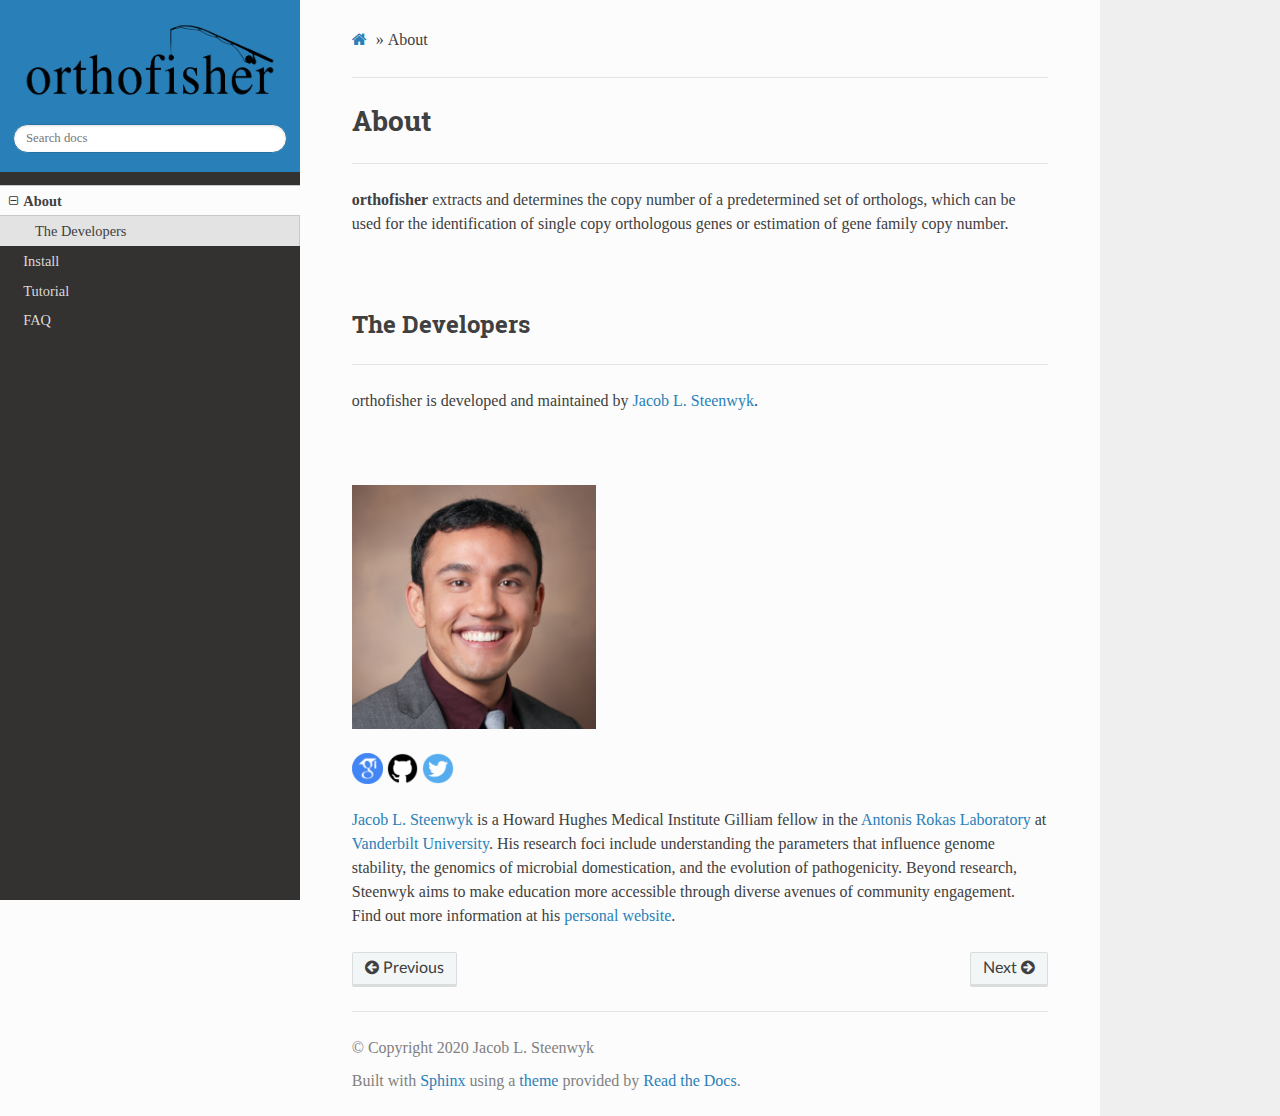
==== about/index.html @ f45aa462 "Deploying to gh-pages from  @ d93fbbb939fe1edfd6e19ea415047fd6046c6efc 🚀" ====
<!DOCTYPE html>
<html class="writer-html5" lang="en" >
<head>
  <meta charset="utf-8">
  
  <meta name="viewport" content="width=device-width, initial-scale=1.0">
  
  <title>About &mdash; orthofisher  documentation</title>
  

  
  <link rel="stylesheet" href="../_static/css/theme.css" type="text/css" />
  <link rel="stylesheet" href="../_static/pygments.css" type="text/css" />
  <link rel="stylesheet" href="../_static/custom.css" type="text/css" />

  
  
    <link rel="shortcut icon" href="../_static/flavicon.png"/>
  
  
  

  
  <!--[if lt IE 9]>
    <script src="../_static/js/html5shiv.min.js"></script>
  <![endif]-->
  
    
      <script type="text/javascript" id="documentation_options" data-url_root="../" src="../_static/documentation_options.js"></script>
        <script src="../_static/jquery.js"></script>
        <script src="../_static/underscore.js"></script>
        <script src="../_static/doctools.js"></script>
        <script src="../_static/language_data.js"></script>
    
    <script type="text/javascript" src="../_static/js/theme.js"></script>

    
    <link rel="index" title="Index" href="../genindex.html" />
    <link rel="search" title="Search" href="../search.html" />
    <link rel="next" title="Install" href="../install/index.html" />
    <link rel="prev" title="Introduction" href="../index.html" /> 
</head>

<body class="wy-body-for-nav">

   
  <div class="wy-grid-for-nav">
    
    <nav data-toggle="wy-nav-shift" class="wy-nav-side">
      <div class="wy-side-scroll">
        <div class="wy-side-nav-search" >
          

          
            <a href="../index.html">
          

          
            
            <img src="../_static/orthofisher.png" class="logo" alt="Logo"/>
          
          </a>

          
            
            
          

          
<div role="search">
  <form id="rtd-search-form" class="wy-form" action="../search.html" method="get">
    <input type="text" name="q" placeholder="Search docs" />
    <input type="hidden" name="check_keywords" value="yes" />
    <input type="hidden" name="area" value="default" />
  </form>
</div>

          
        </div>

        
        <div class="wy-menu wy-menu-vertical" data-spy="affix" role="navigation" aria-label="main navigation">
          
            
            
              
            
            
              <ul class="current">
<li class="toctree-l1 current"><a class="current reference internal" href="#">About</a><ul>
<li class="toctree-l2"><a class="reference internal" href="#the-developers">The Developers</a></li>
</ul>
</li>
<li class="toctree-l1"><a class="reference internal" href="../install/index.html">Install</a></li>
<li class="toctree-l1"><a class="reference internal" href="../tutorial/index.html">Tutorial</a></li>
<li class="toctree-l1"><a class="reference internal" href="../faq/index.html">FAQ</a></li>
</ul>

            
          
        </div>
        
      </div>
    </nav>

    <section data-toggle="wy-nav-shift" class="wy-nav-content-wrap">

      
      <nav class="wy-nav-top" aria-label="top navigation">
        
          <i data-toggle="wy-nav-top" class="fa fa-bars"></i>
          <a href="../index.html">orthofisher</a>
        
      </nav>


      <div class="wy-nav-content">
        
        <div class="rst-content">
        
          















<div role="navigation" aria-label="breadcrumbs navigation">

  <ul class="wy-breadcrumbs">
    
      <li><a href="../index.html" class="icon icon-home"></a> &raquo;</li>
        
      <li>About</li>
    
    
      <li class="wy-breadcrumbs-aside">
        
            
        
      </li>
    
  </ul>

  
  <hr/>
</div>
          <div role="main" class="document" itemscope="itemscope" itemtype="http://schema.org/Article">
           <div itemprop="articleBody">
            
  <div class="section" id="about">
<h1>About<a class="headerlink" href="#about" title="Permalink to this headline">¶</a></h1>
<hr class="docutils" />
<p><strong>orthofisher</strong> extracts and determines the copy number of a predetermined set of orthologs, which
can be used for the identification of single copy orthologous genes or estimation of gene family copy number.</p>
<div class="line-block">
<div class="line"><br /></div>
</div>
<div class="section" id="the-developers">
<h2>The Developers<a class="headerlink" href="#the-developers" title="Permalink to this headline">¶</a></h2>
<hr class="docutils" />
<p>orthofisher is developed and maintained by <a class="reference external" href="https://jlsteenwyk.github.io/">Jacob L. Steenwyk</a>.</p>
<div class="line-block">
<div class="line"><br /></div>
</div>
<p><a class="reference internal" href="../_images/Steenwyk.jpg"><img alt="JLSteenwyk" src="../_images/Steenwyk.jpg" style="width: 35%;" /></a></p>
<p><a class="reference external" href="https://scholar.google.com/citations?user=VXV2j6gAAAAJ&amp;hl=en"><img alt="GoogleScholarSteenwyk" src="../_images/GoogleScholar.png" style="width: 4.5%;" /></a> <a class="reference external" href="https://github.com/JLSteenwyk"><img alt="GitHubSteenwyk" src="../_images/Github.png" style="width: 4.5%;" /></a> <a class="reference external" href="https://twitter.com/jlsteenwyk"><img alt="TwitterSteenwyk" src="../_images/Twitter.png" style="width: 4.5%;" /></a></p>
<p><a class="reference external" href="https://jlsteenwyk.github.io/">Jacob L. Steenwyk</a> is a Howard Hughes Medical Institute
Gilliam fellow in the <a class="reference external" href="https://as.vanderbilt.edu/rokaslab/">Antonis Rokas Laboratory</a> at
<a class="reference external" href="https://www.vanderbilt.edu/">Vanderbilt University</a>. His research foci include understanding
the parameters that influence genome stability, the genomics of microbial domestication, and
the evolution of pathogenicity. Beyond research, Steenwyk aims to make education more accessible
through diverse avenues of community engagement. Find out more information at his
<a class="reference external" href="http://jlsteenwyk.github.io/">personal website</a>.</p>
</div>
</div>


           </div>
           
          </div>
          <footer>
  
    <div class="rst-footer-buttons" role="navigation" aria-label="footer navigation">
      
        <a href="../install/index.html" class="btn btn-neutral float-right" title="Install" accesskey="n" rel="next">Next <span class="fa fa-arrow-circle-right"></span></a>
      
      
        <a href="../index.html" class="btn btn-neutral float-left" title="Introduction" accesskey="p" rel="prev"><span class="fa fa-arrow-circle-left"></span> Previous</a>
      
    </div>
  

  <hr/>

  <div role="contentinfo">
    <p>
        
        &copy; Copyright 2020 Jacob L. Steenwyk

    </p>
  </div>
    
    
    
    Built with <a href="http://sphinx-doc.org/">Sphinx</a> using a
    
    <a href="https://github.com/rtfd/sphinx_rtd_theme">theme</a>
    
    provided by <a href="https://readthedocs.org">Read the Docs</a>. 

</footer>

        </div>
      </div>

    </section>

  </div>
  

  <script type="text/javascript">
      jQuery(function () {
          SphinxRtdTheme.Navigation.enable(true);
      });
  </script>

  
  
    
    <!-- Theme Analytics -->
    <script>
    (function(i,s,o,g,r,a,m){i['GoogleAnalyticsObject']=r;i[r]=i[r]||function(){
      (i[r].q=i[r].q||[]).push(arguments)},i[r].l=1*new Date();a=s.createElement(o),
      m=s.getElementsByTagName(o)[0];a.async=1;a.src=g;m.parentNode.insertBefore(a,m)
    })(window,document,'script','https://www.google-analytics.com/analytics.js','ga');

    ga('create', 'NA', 'auto');
    ga('send', 'pageview');
    </script>

    
   

</body>
</html>
---- _static/css/theme.css ----
html{box-sizing:border-box}*,:after,:before{box-sizing:inherit}article,aside,details,figcaption,figure,footer,header,hgroup,nav,section{display:block}audio,canvas,video{display:inline-block;*display:inline;*zoom:1}[hidden],audio:not([controls]){display:none}*{-webkit-box-sizing:border-box;-moz-box-sizing:border-box;box-sizing:border-box}html{font-size:100%;-webkit-text-size-adjust:100%;-ms-text-size-adjust:100%}body{margin:0}a:active,a:hover{outline:0}abbr[title]{border-bottom:1px dotted}b,strong{font-weight:700}blockquote{margin:0}dfn{font-style:italic}ins{background:#ff9;text-decoration:none}ins,mark{color:#000}mark{background:#ff0;font-style:italic;font-weight:700}.rst-content code,.rst-content tt,code,kbd,pre,samp{font-family:monospace,serif;_font-family:courier new,monospace;font-size:1em}pre{white-space:pre}q{quotes:none}q:after,q:before{content:"";content:none}small{font-size:85%}sub,sup{font-size:75%;line-height:0;position:relative;vertical-align:baseline}sup{top:-.5em}sub{bottom:-.25em}dl,ol,ul{margin:0;padding:0;list-style:none;list-style-image:none}li{list-style:none}dd{margin:0}img{border:0;-ms-interpolation-mode:bicubic;vertical-align:middle;max-width:100%}svg:not(:root){overflow:hidden}figure,form{margin:0}label{cursor:pointer}button,input,select,textarea{font-size:100%;margin:0;vertical-align:baseline;*vertical-align:middle}button,input{line-height:normal}button,input[type=button],input[type=reset],input[type=submit]{cursor:pointer;-webkit-appearance:button;*overflow:visible}button[disabled],input[disabled]{cursor:default}input[type=search]{-webkit-appearance:textfield;-moz-box-sizing:content-box;-webkit-box-sizing:content-box;box-sizing:content-box}textarea{resize:vertical}table{border-collapse:collapse;border-spacing:0}td{vertical-align:top}.chromeframe{margin:.2em 0;background:#ccc;color:#000;padding:.2em 0}.ir{display:block;border:0;text-indent:-999em;overflow:hidden;background-color:transparent;background-repeat:no-repeat;text-align:left;direction:ltr;*line-height:0}.ir br{display:none}.hidden{display:none!important;visibility:hidden}.visuallyhidden{border:0;clip:rect(0 0 0 0);height:1px;margin:-1px;overflow:hidden;padding:0;position:absolute;width:1px}.visuallyhidden.focusable:active,.visuallyhidden.focusable:focus{clip:auto;height:auto;margin:0;overflow:visible;position:static;width:auto}.invisible{visibility:hidden}.relative{position:relative}big,small{font-size:100%}@media print{body,html,section{background:none!important}*{box-shadow:none!important;text-shadow:none!important;filter:none!important;-ms-filter:none!important}a,a:visited{text-decoration:underline}.ir a:after,a[href^="#"]:after,a[href^="javascript:"]:after{content:""}blockquote,pre{page-break-inside:avoid}thead{display:table-header-group}img,tr{page-break-inside:avoid}img{max-width:100%!important}@page{margin:.5cm}.rst-content .toctree-wrapper>p.caption,h2,h3,p{orphans:3;widows:3}.rst-content .toctree-wrapper>p.caption,h2,h3{page-break-after:avoid}}.btn,.fa:before,.icon:before,.rst-content .admonition,.rst-content .admonition-title:before,.rst-content .admonition-todo,.rst-content .attention,.rst-content .caution,.rst-content .code-block-caption .headerlink:before,.rst-content .danger,.rst-content .error,.rst-content .hint,.rst-content .important,.rst-content .note,.rst-content .seealso,.rst-content .tip,.rst-content .warning,.rst-content code.download span:first-child:before,.rst-content dl dt .headerlink:before,.rst-content h1 .headerlink:before,.rst-content h2 .headerlink:before,.rst-content h3 .headerlink:before,.rst-content h4 .headerlink:before,.rst-content h5 .headerlink:before,.rst-content h6 .headerlink:before,.rst-content p.caption .headerlink:before,.rst-content table>caption .headerlink:before,.rst-content tt.download span:first-child:before,.wy-alert,.wy-dropdown .caret:before,.wy-inline-validate.wy-inline-validate-danger .wy-input-context:before,.wy-inline-validate.wy-inline-validate-info .wy-input-context:before,.wy-inline-validate.wy-inline-validate-success .wy-input-context:before,.wy-inline-validate.wy-inline-validate-warning .wy-input-context:before,.wy-menu-vertical li.current>a,.wy-menu-vertical li.current>a span.toctree-expand:before,.wy-menu-vertical li.on a,.wy-menu-vertical li.on a span.toctree-expand:before,.wy-menu-vertical li span.toctree-expand:before,.wy-nav-top a,.wy-side-nav-search .wy-dropdown>a,.wy-side-nav-search>a,input[type=color],input[type=date],input[type=datetime-local],input[type=datetime],input[type=email],input[type=month],input[type=number],input[type=password],input[type=search],input[type=tel],input[type=text],input[type=time],input[type=url],input[type=week],select,textarea{-webkit-font-smoothing:antialiased}.clearfix{*zoom:1}.clearfix:after,.clearfix:before{display:table;content:""}.clearfix:after{clear:both}/*!
 *  Font Awesome 4.7.0 by @davegandy - http://fontawesome.io - @fontawesome
 *  License - http://fontawesome.io/license (Font: SIL OFL 1.1, CSS: MIT License)
 */@font-face{font-family:FontAwesome;src:url(fonts/fontawesome-webfont.eot?674f50d287a8c48dc19ba404d20fe713);src:url(fonts/fontawesome-webfont.eot?674f50d287a8c48dc19ba404d20fe713?#iefix&v=4.7.0) format("embedded-opentype"),url(fonts/fontawesome-webfont.woff2?af7ae505a9eed503f8b8e6982036873e) format("woff2"),url(fonts/fontawesome-webfont.woff?fee66e712a8a08eef5805a46892932ad) format("woff"),url(fonts/fontawesome-webfont.ttf?b06871f281fee6b241d60582ae9369b9) format("truetype"),url(fonts/fontawesome-webfont.svg?912ec66d7572ff821749319396470bde#fontawesomeregular) format("svg");font-weight:400;font-style:normal}.fa,.icon,.rst-content .admonition-title,.rst-content .code-block-caption .headerlink,.rst-content code.download span:first-child,.rst-content dl dt .headerlink,.rst-content h1 .headerlink,.rst-content h2 .headerlink,.rst-content h3 .headerlink,.rst-content h4 .headerlink,.rst-content h5 .headerlink,.rst-content h6 .headerlink,.rst-content p.caption .headerlink,.rst-content table>caption .headerlink,.rst-content tt.download span:first-child,.wy-menu-vertical li.current>a span.toctree-expand,.wy-menu-vertical li.on a span.toctree-expand,.wy-menu-vertical li span.toctree-expand{display:inline-block;font:normal normal normal 14px/1 FontAwesome;font-size:inherit;text-rendering:auto;-webkit-font-smoothing:antialiased;-moz-osx-font-smoothing:grayscale}.fa-lg{font-size:1.33333em;line-height:.75em;vertical-align:-15%}.fa-2x{font-size:2em}.fa-3x{font-size:3em}.fa-4x{font-size:4em}.fa-5x{font-size:5em}.fa-fw{width:1.28571em;text-align:center}.fa-ul{padding-left:0;margin-left:2.14286em;list-style-type:none}.fa-ul>li{position:relative}.fa-li{position:absolute;left:-2.14286em;width:2.14286em;top:.14286em;text-align:center}.fa-li.fa-lg{left:-1.85714em}.fa-border{padding:.2em .25em .15em;border:.08em solid #eee;border-radius:.1em}.fa-pull-left{float:left}.fa-pull-right{float:right}.fa-pull-left.icon,.fa.fa-pull-left,.rst-content .code-block-caption .fa-pull-left.headerlink,.rst-content .fa-pull-left.admonition-title,.rst-content code.download span.fa-pull-left:first-child,.rst-content dl dt .fa-pull-left.headerlink,.rst-content h1 .fa-pull-left.headerlink,.rst-content h2 .fa-pull-left.headerlink,.rst-content h3 .fa-pull-left.headerlink,.rst-content h4 .fa-pull-left.headerlink,.rst-content h5 .fa-pull-left.headerlink,.rst-content h6 .fa-pull-left.headerlink,.rst-content p.caption .fa-pull-left.headerlink,.rst-content table>caption .fa-pull-left.headerlink,.rst-content tt.download span.fa-pull-left:first-child,.wy-menu-vertical li.current>a span.fa-pull-left.toctree-expand,.wy-menu-vertical li.on a span.fa-pull-left.toctree-expand,.wy-menu-vertical li span.fa-pull-left.toctree-expand{margin-right:.3em}.fa-pull-right.icon,.fa.fa-pull-right,.rst-content .code-block-caption .fa-pull-right.headerlink,.rst-content .fa-pull-right.admonition-title,.rst-content code.download span.fa-pull-right:first-child,.rst-content dl dt .fa-pull-right.headerlink,.rst-content h1 .fa-pull-right.headerlink,.rst-content h2 .fa-pull-right.headerlink,.rst-content h3 .fa-pull-right.headerlink,.rst-content h4 .fa-pull-right.headerlink,.rst-content h5 .fa-pull-right.headerlink,.rst-content h6 .fa-pull-right.headerlink,.rst-content p.caption .fa-pull-right.headerlink,.rst-content table>caption .fa-pull-right.headerlink,.rst-content tt.download span.fa-pull-right:first-child,.wy-menu-vertical li.current>a span.fa-pull-right.toctree-expand,.wy-menu-vertical li.on a span.fa-pull-right.toctree-expand,.wy-menu-vertical li span.fa-pull-right.toctree-expand{margin-left:.3em}.pull-right{float:right}.pull-left{float:left}.fa.pull-left,.pull-left.icon,.rst-content .code-block-caption .pull-left.headerlink,.rst-content .pull-left.admonition-title,.rst-content code.download span.pull-left:first-child,.rst-content dl dt .pull-left.headerlink,.rst-content h1 .pull-left.headerlink,.rst-content h2 .pull-left.headerlink,.rst-content h3 .pull-left.headerlink,.rst-content h4 .pull-left.headerlink,.rst-content h5 .pull-left.headerlink,.rst-content h6 .pull-left.headerlink,.rst-content p.caption .pull-left.headerlink,.rst-content table>caption .pull-left.headerlink,.rst-content tt.download span.pull-left:first-child,.wy-menu-vertical li.current>a span.pull-left.toctree-expand,.wy-menu-vertical li.on a span.pull-left.toctree-expand,.wy-menu-vertical li span.pull-left.toctree-expand{margin-right:.3em}.fa.pull-right,.pull-right.icon,.rst-content .code-block-caption .pull-right.headerlink,.rst-content .pull-right.admonition-title,.rst-content code.download span.pull-right:first-child,.rst-content dl dt .pull-right.headerlink,.rst-content h1 .pull-right.headerlink,.rst-content h2 .pull-right.headerlink,.rst-content h3 .pull-right.headerlink,.rst-content h4 .pull-right.headerlink,.rst-content h5 .pull-right.headerlink,.rst-content h6 .pull-right.headerlink,.rst-content p.caption .pull-right.headerlink,.rst-content table>caption .pull-right.headerlink,.rst-content tt.download span.pull-right:first-child,.wy-menu-vertical li.current>a span.pull-right.toctree-expand,.wy-menu-vertical li.on a span.pull-right.toctree-expand,.wy-menu-vertical li span.pull-right.toctree-expand{margin-left:.3em}.fa-spin{-webkit-animation:fa-spin 2s linear infinite;animation:fa-spin 2s linear infinite}.fa-pulse{-webkit-animation:fa-spin 1s steps(8) infinite;animation:fa-spin 1s steps(8) infinite}@-webkit-keyframes fa-spin{0%{-webkit-transform:rotate(0deg);transform:rotate(0deg)}to{-webkit-transform:rotate(359deg);transform:rotate(359deg)}}@keyframes fa-spin{0%{-webkit-transform:rotate(0deg);transform:rotate(0deg)}to{-webkit-transform:rotate(359deg);transform:rotate(359deg)}}.fa-rotate-90{-ms-filter:"progid:DXImageTransform.Microsoft.BasicImage(rotation=1)";-webkit-transform:rotate(90deg);-ms-transform:rotate(90deg);transform:rotate(90deg)}.fa-rotate-180{-ms-filter:"progid:DXImageTransform.Microsoft.BasicImage(rotation=2)";-webkit-transform:rotate(180deg);-ms-transform:rotate(180deg);transform:rotate(180deg)}.fa-rotate-270{-ms-filter:"progid:DXImageTransform.Microsoft.BasicImage(rotation=3)";-webkit-transform:rotate(270deg);-ms-transform:rotate(270deg);transform:rotate(270deg)}.fa-flip-horizontal{-ms-filter:"progid:DXImageTransform.Microsoft.BasicImage(rotation=0, mirror=1)";-webkit-transform:scaleX(-1);-ms-transform:scaleX(-1);transform:scaleX(-1)}.fa-flip-vertical{-ms-filter:"progid:DXImageTransform.Microsoft.BasicImage(rotation=2, mirror=1)";-webkit-transform:scaleY(-1);-ms-transform:scaleY(-1);transform:scaleY(-1)}:root .fa-flip-horizontal,:root .fa-flip-vertical,:root .fa-rotate-90,:root .fa-rotate-180,:root .fa-rotate-270{filter:none}.fa-stack{position:relative;display:inline-block;width:2em;height:2em;line-height:2em;vertical-align:middle}.fa-stack-1x,.fa-stack-2x{position:absolute;left:0;width:100%;text-align:center}.fa-stack-1x{line-height:inherit}.fa-stack-2x{font-size:2em}.fa-inverse{color:#fff}.fa-glass:before{content:""}.fa-music:before{content:""}.fa-search:before,.icon-search:before{content:""}.fa-envelope-o:before{content:""}.fa-heart:before{content:""}.fa-star:before{content:""}.fa-star-o:before{content:""}.fa-user:before{content:""}.fa-film:before{content:""}.fa-th-large:before{content:""}.fa-th:before{content:""}.fa-th-list:before{content:""}.fa-check:before{content:""}.fa-close:before,.fa-remove:before,.fa-times:before{content:""}.fa-search-plus:before{content:""}.fa-search-minus:before{content:""}.fa-power-off:before{content:""}.fa-signal:before{content:""}.fa-cog:before,.fa-gear:before{content:""}.fa-trash-o:before{content:""}.fa-home:before,.icon-home:before{content:""}.fa-file-o:before{content:""}.fa-clock-o:before{content:""}.fa-road:before{content:""}.fa-download:before,.rst-content code.download span:first-child:before,.rst-content tt.download span:first-child:before{content:""}.fa-arrow-circle-o-down:before{content:""}.fa-arrow-circle-o-up:before{content:""}.fa-inbox:before{content:""}.fa-play-circle-o:before{content:""}.fa-repeat:before,.fa-rotate-right:before{content:""}.fa-refresh:before{content:""}.fa-list-alt:before{content:""}.fa-lock:before{content:""}.fa-flag:before{content:""}.fa-headphones:before{content:""}.fa-volume-off:before{content:""}.fa-volume-down:before{content:""}.fa-volume-up:before{content:""}.fa-qrcode:before{content:""}.fa-barcode:before{content:""}.fa-tag:before{content:""}.fa-tags:before{content:""}.fa-book:before,.icon-book:before{content:""}.fa-bookmark:before{content:""}.fa-print:before{content:""}.fa-camera:before{content:""}.fa-font:before{content:""}.fa-bold:before{content:""}.fa-italic:before{content:""}.fa-text-height:before{content:""}.fa-text-width:before{content:""}.fa-align-left:before{content:""}.fa-align-center:before{content:""}.fa-align-right:before{content:""}.fa-align-justify:before{content:""}.fa-list:before{content:""}.fa-dedent:before,.fa-outdent:before{content:""}.fa-indent:before{content:""}.fa-video-camera:before{content:""}.fa-image:before,.fa-photo:before,.fa-picture-o:before{content:""}.fa-pencil:before{content:""}.fa-map-marker:before{content:""}.fa-adjust:before{content:""}.fa-tint:before{content:""}.fa-edit:before,.fa-pencil-square-o:before{content:""}.fa-share-square-o:before{content:""}.fa-check-square-o:before{content:""}.fa-arrows:before{content:""}.fa-step-backward:before{content:""}.fa-fast-backward:before{content:""}.fa-backward:before{content:""}.fa-play:before{content:""}.fa-pause:before{content:""}.fa-stop:before{content:""}.fa-forward:before{content:""}.fa-fast-forward:before{content:""}.fa-step-forward:before{content:""}.fa-eject:before{content:""}.fa-chevron-left:before{content:""}.fa-chevron-right:before{content:""}.fa-plus-circle:before{content:""}.fa-minus-circle:before{content:""}.fa-times-circle:before,.wy-inline-validate.wy-inline-validate-danger .wy-input-context:before{content:""}.fa-check-circle:before,.wy-inline-validate.wy-inline-validate-success .wy-input-context:before{content:""}.fa-question-circle:before{content:""}.fa-info-circle:before{content:""}.fa-crosshairs:before{content:""}.fa-times-circle-o:before{content:""}.fa-check-circle-o:before{content:""}.fa-ban:before{content:""}.fa-arrow-left:before{content:""}.fa-arrow-right:before{content:""}.fa-arrow-up:before{content:""}.fa-arrow-down:before{content:""}.fa-mail-forward:before,.fa-share:before{content:""}.fa-expand:before{content:""}.fa-compress:before{content:""}.fa-plus:before{content:""}.fa-minus:before{content:""}.fa-asterisk:before{content:""}.fa-exclamation-circle:before,.rst-content .admonition-title:before,.wy-inline-validate.wy-inline-validate-info .wy-input-context:before,.wy-inline-validate.wy-inline-validate-warning .wy-input-context:before{content:""}.fa-gift:before{content:""}.fa-leaf:before{content:""}.fa-fire:before,.icon-fire:before{content:""}.fa-eye:before{content:""}.fa-eye-slash:before{content:""}.fa-exclamation-triangle:before,.fa-warning:before{content:""}.fa-plane:before{content:""}.fa-calendar:before{content:""}.fa-random:before{content:""}.fa-comment:before{content:""}.fa-magnet:before{content:""}.fa-chevron-up:before{content:""}.fa-chevron-down:before{content:""}.fa-retweet:before{content:""}.fa-shopping-cart:before{content:""}.fa-folder:before{content:""}.fa-folder-open:before{content:""}.fa-arrows-v:before{content:""}.fa-arrows-h:before{content:""}.fa-bar-chart-o:before,.fa-bar-chart:before{content:""}.fa-twitter-square:before{content:""}.fa-facebook-square:before{content:""}.fa-camera-retro:before{content:""}.fa-key:before{content:""}.fa-cogs:before,.fa-gears:before{content:""}.fa-comments:before{content:""}.fa-thumbs-o-up:before{content:""}.fa-thumbs-o-down:before{content:""}.fa-star-half:before{content:""}.fa-heart-o:before{content:""}.fa-sign-out:before{content:""}.fa-linkedin-square:before{content:""}.fa-thumb-tack:before{content:""}.fa-external-link:before{content:""}.fa-sign-in:before{content:""}.fa-trophy:before{content:""}.fa-github-square:before{content:""}.fa-upload:before{content:""}.fa-lemon-o:before{content:""}.fa-phone:before{content:""}.fa-square-o:before{content:""}.fa-bookmark-o:before{content:""}.fa-phone-square:before{content:""}.fa-twitter:before{content:""}.fa-facebook-f:before,.fa-facebook:before{content:""}.fa-github:before,.icon-github:before{content:""}.fa-unlock:before{content:""}.fa-credit-card:before{content:""}.fa-feed:before,.fa-rss:before{content:""}.fa-hdd-o:before{content:""}.fa-bullhorn:before{content:""}.fa-bell:before{content:""}.fa-certificate:before{content:""}.fa-hand-o-right:before{content:""}.fa-hand-o-left:before{content:""}.fa-hand-o-up:before{content:""}.fa-hand-o-down:before{content:""}.fa-arrow-circle-left:before,.icon-circle-arrow-left:before{content:""}.fa-arrow-circle-right:before,.icon-circle-arrow-right:before{content:""}.fa-arrow-circle-up:before{content:""}.fa-arrow-circle-down:before{content:""}.fa-globe:before{content:""}.fa-wrench:before{content:""}.fa-tasks:before{content:""}.fa-filter:before{content:""}.fa-briefcase:before{content:""}.fa-arrows-alt:before{content:""}.fa-group:before,.fa-users:before{content:""}.fa-chain:before,.fa-link:before,.icon-link:before{content:""}.fa-cloud:before{content:""}.fa-flask:before{content:""}.fa-cut:before,.fa-scissors:before{content:""}.fa-copy:before,.fa-files-o:before{content:""}.fa-paperclip:before{content:""}.fa-floppy-o:before,.fa-save:before{content:""}.fa-square:before{content:""}.fa-bars:before,.fa-navicon:before,.fa-reorder:before{content:""}.fa-list-ul:before{content:""}.fa-list-ol:before{content:""}.fa-strikethrough:before{content:""}.fa-underline:before{content:""}.fa-table:before{content:""}.fa-magic:before{content:""}.fa-truck:before{content:""}.fa-pinterest:before{content:""}.fa-pinterest-square:before{content:""}.fa-google-plus-square:before{content:""}.fa-google-plus:before{content:""}.fa-money:before{content:""}.fa-caret-down:before,.icon-caret-down:before,.wy-dropdown .caret:before{content:""}.fa-caret-up:before{content:""}.fa-caret-left:before{content:""}.fa-caret-right:before{content:""}.fa-columns:before{content:""}.fa-sort:before,.fa-unsorted:before{content:""}.fa-sort-desc:before,.fa-sort-down:before{content:""}.fa-sort-asc:before,.fa-sort-up:before{content:""}.fa-envelope:before{content:""}.fa-linkedin:before{content:""}.fa-rotate-left:before,.fa-undo:before{content:""}.fa-gavel:before,.fa-legal:before{content:""}.fa-dashboard:before,.fa-tachometer:before{content:""}.fa-comment-o:before{content:""}.fa-comments-o:before{content:""}.fa-bolt:before,.fa-flash:before{content:""}.fa-sitemap:before{content:""}.fa-umbrella:before{content:""}.fa-clipboard:before,.fa-paste:before{content:""}.fa-lightbulb-o:before{content:""}.fa-exchange:before{content:""}.fa-cloud-download:before{content:""}.fa-cloud-upload:before{content:""}.fa-user-md:before{content:""}.fa-stethoscope:before{content:""}.fa-suitcase:before{content:""}.fa-bell-o:before{content:""}.fa-coffee:before{content:""}.fa-cutlery:before{content:""}.fa-file-text-o:before{content:""}.fa-building-o:before{content:""}.fa-hospital-o:before{content:""}.fa-ambulance:before{content:""}.fa-medkit:before{content:""}.fa-fighter-jet:before{content:""}.fa-beer:before{content:""}.fa-h-square:before{content:""}.fa-plus-square:before{content:""}.fa-angle-double-left:before{content:""}.fa-angle-double-right:before{content:""}.fa-angle-double-up:before{content:""}.fa-angle-double-down:before{content:""}.fa-angle-left:before{content:""}.fa-angle-right:before{content:""}.fa-angle-up:before{content:""}.fa-angle-down:before{content:""}.fa-desktop:before{content:""}.fa-laptop:before{content:""}.fa-tablet:before{content:""}.fa-mobile-phone:before,.fa-mobile:before{content:""}.fa-circle-o:before{content:""}.fa-quote-left:before{content:""}.fa-quote-right:before{content:""}.fa-spinner:before{content:""}.fa-circle:before{content:""}.fa-mail-reply:before,.fa-reply:before{content:""}.fa-github-alt:before{content:""}.fa-folder-o:before{content:""}.fa-folder-open-o:before{content:""}.fa-smile-o:before{content:""}.fa-frown-o:before{content:""}.fa-meh-o:before{content:""}.fa-gamepad:before{content:""}.fa-keyboard-o:before{content:""}.fa-flag-o:before{content:""}.fa-flag-checkered:before{content:""}.fa-terminal:before{content:""}.fa-code:before{content:""}.fa-mail-reply-all:before,.fa-reply-all:before{content:""}.fa-star-half-empty:before,.fa-star-half-full:before,.fa-star-half-o:before{content:""}.fa-location-arrow:before{content:""}.fa-crop:before{content:""}.fa-code-fork:before{content:""}.fa-chain-broken:before,.fa-unlink:before{content:""}.fa-question:before{content:""}.fa-info:before{content:""}.fa-exclamation:before{content:""}.fa-superscript:before{content:""}.fa-subscript:before{content:""}.fa-eraser:before{content:""}.fa-puzzle-piece:before{content:""}.fa-microphone:before{content:""}.fa-microphone-slash:before{content:""}.fa-shield:before{content:""}.fa-calendar-o:before{content:""}.fa-fire-extinguisher:before{content:""}.fa-rocket:before{content:""}.fa-maxcdn:before{content:""}.fa-chevron-circle-left:before{content:""}.fa-chevron-circle-right:before{content:""}.fa-chevron-circle-up:before{content:""}.fa-chevron-circle-down:before{content:""}.fa-html5:before{content:""}.fa-css3:before{content:""}.fa-anchor:before{content:""}.fa-unlock-alt:before{content:""}.fa-bullseye:before{content:""}.fa-ellipsis-h:before{content:""}.fa-ellipsis-v:before{content:""}.fa-rss-square:before{content:""}.fa-play-circle:before{content:""}.fa-ticket:before{content:""}.fa-minus-square:before{content:""}.fa-minus-square-o:before,.wy-menu-vertical li.current>a span.toctree-expand:before,.wy-menu-vertical li.on a span.toctree-expand:before{content:""}.fa-level-up:before{content:""}.fa-level-down:before{content:""}.fa-check-square:before{content:""}.fa-pencil-square:before{content:""}.fa-external-link-square:before{content:""}.fa-share-square:before{content:""}.fa-compass:before{content:""}.fa-caret-square-o-down:before,.fa-toggle-down:before{content:""}.fa-caret-square-o-up:before,.fa-toggle-up:before{content:""}.fa-caret-square-o-right:before,.fa-toggle-right:before{content:""}.fa-eur:before,.fa-euro:before{content:""}.fa-gbp:before{content:""}.fa-dollar:before,.fa-usd:before{content:""}.fa-inr:before,.fa-rupee:before{content:""}.fa-cny:before,.fa-jpy:before,.fa-rmb:before,.fa-yen:before{content:""}.fa-rouble:before,.fa-rub:before,.fa-ruble:before{content:""}.fa-krw:before,.fa-won:before{content:""}.fa-bitcoin:before,.fa-btc:before{content:""}.fa-file:before{content:""}.fa-file-text:before{content:""}.fa-sort-alpha-asc:before{content:""}.fa-sort-alpha-desc:before{content:""}.fa-sort-amount-asc:before{content:""}.fa-sort-amount-desc:before{content:""}.fa-sort-numeric-asc:before{content:""}.fa-sort-numeric-desc:before{content:""}.fa-thumbs-up:before{content:""}.fa-thumbs-down:before{content:""}.fa-youtube-square:before{content:""}.fa-youtube:before{content:""}.fa-xing:before{content:""}.fa-xing-square:before{content:""}.fa-youtube-play:before{content:""}.fa-dropbox:before{content:""}.fa-stack-overflow:before{content:""}.fa-instagram:before{content:""}.fa-flickr:before{content:""}.fa-adn:before{content:""}.fa-bitbucket:before,.icon-bitbucket:before{content:""}.fa-bitbucket-square:before{content:""}.fa-tumblr:before{content:""}.fa-tumblr-square:before{content:""}.fa-long-arrow-down:before{content:""}.fa-long-arrow-up:before{content:""}.fa-long-arrow-left:before{content:""}.fa-long-arrow-right:before{content:""}.fa-apple:before{content:""}.fa-windows:before{content:""}.fa-android:before{content:""}.fa-linux:before{content:""}.fa-dribbble:before{content:""}.fa-skype:before{content:""}.fa-foursquare:before{content:""}.fa-trello:before{content:""}.fa-female:before{content:""}.fa-male:before{content:""}.fa-gittip:before,.fa-gratipay:before{content:""}.fa-sun-o:before{content:""}.fa-moon-o:before{content:""}.fa-archive:before{content:""}.fa-bug:before{content:""}.fa-vk:before{content:""}.fa-weibo:before{content:""}.fa-renren:before{content:""}.fa-pagelines:before{content:""}.fa-stack-exchange:before{content:""}.fa-arrow-circle-o-right:before{content:""}.fa-arrow-circle-o-left:before{content:""}.fa-caret-square-o-left:before,.fa-toggle-left:before{content:""}.fa-dot-circle-o:before{content:""}.fa-wheelchair:before{content:""}.fa-vimeo-square:before{content:""}.fa-try:before,.fa-turkish-lira:before{content:""}.fa-plus-square-o:before,.wy-menu-vertical li span.toctree-expand:before{content:""}.fa-space-shuttle:before{content:""}.fa-slack:before{content:""}.fa-envelope-square:before{content:""}.fa-wordpress:before{content:""}.fa-openid:before{content:""}.fa-bank:before,.fa-institution:before,.fa-university:before{content:""}.fa-graduation-cap:before,.fa-mortar-board:before{content:""}.fa-yahoo:before{content:""}.fa-google:before{content:""}.fa-reddit:before{content:""}.fa-reddit-square:before{content:""}.fa-stumbleupon-circle:before{content:""}.fa-stumbleupon:before{content:""}.fa-delicious:before{content:""}.fa-digg:before{content:""}.fa-pied-piper-pp:before{content:""}.fa-pied-piper-alt:before{content:""}.fa-drupal:before{content:""}.fa-joomla:before{content:""}.fa-language:before{content:""}.fa-fax:before{content:""}.fa-building:before{content:""}.fa-child:before{content:""}.fa-paw:before{content:""}.fa-spoon:before{content:""}.fa-cube:before{content:""}.fa-cubes:before{content:""}.fa-behance:before{content:""}.fa-behance-square:before{content:""}.fa-steam:before{content:""}.fa-steam-square:before{content:""}.fa-recycle:before{content:""}.fa-automobile:before,.fa-car:before{content:""}.fa-cab:before,.fa-taxi:before{content:""}.fa-tree:before{content:""}.fa-spotify:before{content:""}.fa-deviantart:before{content:""}.fa-soundcloud:before{content:""}.fa-database:before{content:""}.fa-file-pdf-o:before{content:""}.fa-file-word-o:before{content:""}.fa-file-excel-o:before{content:""}.fa-file-powerpoint-o:before{content:""}.fa-file-image-o:before,.fa-file-photo-o:before,.fa-file-picture-o:before{content:""}.fa-file-archive-o:before,.fa-file-zip-o:before{content:""}.fa-file-audio-o:before,.fa-file-sound-o:before{content:""}.fa-file-movie-o:before,.fa-file-video-o:before{content:""}.fa-file-code-o:before{content:""}.fa-vine:before{content:""}.fa-codepen:before{content:""}.fa-jsfiddle:before{content:""}.fa-life-bouy:before,.fa-life-buoy:before,.fa-life-ring:before,.fa-life-saver:before,.fa-support:before{content:""}.fa-circle-o-notch:before{content:""}.fa-ra:before,.fa-rebel:before,.fa-resistance:before{content:""}.fa-empire:before,.fa-ge:before{content:""}.fa-git-square:before{content:""}.fa-git:before{content:""}.fa-hacker-news:before,.fa-y-combinator-square:before,.fa-yc-square:before{content:""}.fa-tencent-weibo:before{content:""}.fa-qq:before{content:""}.fa-wechat:before,.fa-weixin:before{content:""}.fa-paper-plane:before,.fa-send:before{content:""}.fa-paper-plane-o:before,.fa-send-o:before{content:""}.fa-history:before{content:""}.fa-circle-thin:before{content:""}.fa-header:before{content:""}.fa-paragraph:before{content:""}.fa-sliders:before{content:""}.fa-share-alt:before{content:""}.fa-share-alt-square:before{content:""}.fa-bomb:before{content:""}.fa-futbol-o:before,.fa-soccer-ball-o:before{content:""}.fa-tty:before{content:""}.fa-binoculars:before{content:""}.fa-plug:before{content:""}.fa-slideshare:before{content:""}.fa-twitch:before{content:""}.fa-yelp:before{content:""}.fa-newspaper-o:before{content:""}.fa-wifi:before{content:""}.fa-calculator:before{content:""}.fa-paypal:before{content:""}.fa-google-wallet:before{content:""}.fa-cc-visa:before{content:""}.fa-cc-mastercard:before{content:""}.fa-cc-discover:before{content:""}.fa-cc-amex:before{content:""}.fa-cc-paypal:before{content:""}.fa-cc-stripe:before{content:""}.fa-bell-slash:before{content:""}.fa-bell-slash-o:before{content:""}.fa-trash:before{content:""}.fa-copyright:before{content:""}.fa-at:before{content:""}.fa-eyedropper:before{content:""}.fa-paint-brush:before{content:""}.fa-birthday-cake:before{content:""}.fa-area-chart:before{content:""}.fa-pie-chart:before{content:""}.fa-line-chart:before{content:""}.fa-lastfm:before{content:""}.fa-lastfm-square:before{content:""}.fa-toggle-off:before{content:""}.fa-toggle-on:before{content:""}.fa-bicycle:before{content:""}.fa-bus:before{content:""}.fa-ioxhost:before{content:""}.fa-angellist:before{content:""}.fa-cc:before{content:""}.fa-ils:before,.fa-shekel:before,.fa-sheqel:before{content:""}.fa-meanpath:before{content:""}.fa-buysellads:before{content:""}.fa-connectdevelop:before{content:""}.fa-dashcube:before{content:""}.fa-forumbee:before{content:""}.fa-leanpub:before{content:""}.fa-sellsy:before{content:""}.fa-shirtsinbulk:before{content:""}.fa-simplybuilt:before{content:""}.fa-skyatlas:before{content:""}.fa-cart-plus:before{content:""}.fa-cart-arrow-down:before{content:""}.fa-diamond:before{content:""}.fa-ship:before{content:""}.fa-user-secret:before{content:""}.fa-motorcycle:before{content:""}.fa-street-view:before{content:""}.fa-heartbeat:before{content:""}.fa-venus:before{content:""}.fa-mars:before{content:""}.fa-mercury:before{content:""}.fa-intersex:before,.fa-transgender:before{content:""}.fa-transgender-alt:before{content:""}.fa-venus-double:before{content:""}.fa-mars-double:before{content:""}.fa-venus-mars:before{content:""}.fa-mars-stroke:before{content:""}.fa-mars-stroke-v:before{content:""}.fa-mars-stroke-h:before{content:""}.fa-neuter:before{content:""}.fa-genderless:before{content:""}.fa-facebook-official:before{content:""}.fa-pinterest-p:before{content:""}.fa-whatsapp:before{content:""}.fa-server:before{content:""}.fa-user-plus:before{content:""}.fa-user-times:before{content:""}.fa-bed:before,.fa-hotel:before{content:""}.fa-viacoin:before{content:""}.fa-train:before{content:""}.fa-subway:before{content:""}.fa-medium:before{content:""}.fa-y-combinator:before,.fa-yc:before{content:""}.fa-optin-monster:before{content:""}.fa-opencart:before{content:""}.fa-expeditedssl:before{content:""}.fa-battery-4:before,.fa-battery-full:before,.fa-battery:before{content:""}.fa-battery-3:before,.fa-battery-three-quarters:before{content:""}.fa-battery-2:before,.fa-battery-half:before{content:""}.fa-battery-1:before,.fa-battery-quarter:before{content:""}.fa-battery-0:before,.fa-battery-empty:before{content:""}.fa-mouse-pointer:before{content:""}.fa-i-cursor:before{content:""}.fa-object-group:before{content:""}.fa-object-ungroup:before{content:""}.fa-sticky-note:before{content:""}.fa-sticky-note-o:before{content:""}.fa-cc-jcb:before{content:""}.fa-cc-diners-club:before{content:""}.fa-clone:before{content:""}.fa-balance-scale:before{content:""}.fa-hourglass-o:before{content:""}.fa-hourglass-1:before,.fa-hourglass-start:before{content:""}.fa-hourglass-2:before,.fa-hourglass-half:before{content:""}.fa-hourglass-3:before,.fa-hourglass-end:before{content:""}.fa-hourglass:before{content:""}.fa-hand-grab-o:before,.fa-hand-rock-o:before{content:""}.fa-hand-paper-o:before,.fa-hand-stop-o:before{content:""}.fa-hand-scissors-o:before{content:""}.fa-hand-lizard-o:before{content:""}.fa-hand-spock-o:before{content:""}.fa-hand-pointer-o:before{content:""}.fa-hand-peace-o:before{content:""}.fa-trademark:before{content:""}.fa-registered:before{content:""}.fa-creative-commons:before{content:""}.fa-gg:before{content:""}.fa-gg-circle:before{content:""}.fa-tripadvisor:before{content:""}.fa-odnoklassniki:before{content:""}.fa-odnoklassniki-square:before{content:""}.fa-get-pocket:before{content:""}.fa-wikipedia-w:before{content:""}.fa-safari:before{content:""}.fa-chrome:before{content:""}.fa-firefox:before{content:""}.fa-opera:before{content:""}.fa-internet-explorer:before{content:""}.fa-television:before,.fa-tv:before{content:""}.fa-contao:before{content:""}.fa-500px:before{content:""}.fa-amazon:before{content:""}.fa-calendar-plus-o:before{content:""}.fa-calendar-minus-o:before{content:""}.fa-calendar-times-o:before{content:""}.fa-calendar-check-o:before{content:""}.fa-industry:before{content:""}.fa-map-pin:before{content:""}.fa-map-signs:before{content:""}.fa-map-o:before{content:""}.fa-map:before{content:""}.fa-commenting:before{content:""}.fa-commenting-o:before{content:""}.fa-houzz:before{content:""}.fa-vimeo:before{content:""}.fa-black-tie:before{content:""}.fa-fonticons:before{content:""}.fa-reddit-alien:before{content:""}.fa-edge:before{content:""}.fa-credit-card-alt:before{content:""}.fa-codiepie:before{content:""}.fa-modx:before{content:""}.fa-fort-awesome:before{content:""}.fa-usb:before{content:""}.fa-product-hunt:before{content:""}.fa-mixcloud:before{content:""}.fa-scribd:before{content:""}.fa-pause-circle:before{content:""}.fa-pause-circle-o:before{content:""}.fa-stop-circle:before{content:""}.fa-stop-circle-o:before{content:""}.fa-shopping-bag:before{content:""}.fa-shopping-basket:before{content:""}.fa-hashtag:before{content:""}.fa-bluetooth:before{content:""}.fa-bluetooth-b:before{content:""}.fa-percent:before{content:""}.fa-gitlab:before,.icon-gitlab:before{content:""}.fa-wpbeginner:before{content:""}.fa-wpforms:before{content:""}.fa-envira:before{content:""}.fa-universal-access:before{content:""}.fa-wheelchair-alt:before{content:""}.fa-question-circle-o:before{content:""}.fa-blind:before{content:""}.fa-audio-description:before{content:""}.fa-volume-control-phone:before{content:""}.fa-braille:before{content:""}.fa-assistive-listening-systems:before{content:""}.fa-american-sign-language-interpreting:before,.fa-asl-interpreting:before{content:""}.fa-deaf:before,.fa-deafness:before,.fa-hard-of-hearing:before{content:""}.fa-glide:before{content:""}.fa-glide-g:before{content:""}.fa-sign-language:before,.fa-signing:before{content:""}.fa-low-vision:before{content:""}.fa-viadeo:before{content:""}.fa-viadeo-square:before{content:""}.fa-snapchat:before{content:""}.fa-snapchat-ghost:before{content:""}.fa-snapchat-square:before{content:""}.fa-pied-piper:before{content:""}.fa-first-order:before{content:""}.fa-yoast:before{content:""}.fa-themeisle:before{content:""}.fa-google-plus-circle:before,.fa-google-plus-official:before{content:""}.fa-fa:before,.fa-font-awesome:before{content:""}.fa-handshake-o:before{content:""}.fa-envelope-open:before{content:""}.fa-envelope-open-o:before{content:""}.fa-linode:before{content:""}.fa-address-book:before{content:""}.fa-address-book-o:before{content:""}.fa-address-card:before,.fa-vcard:before{content:""}.fa-address-card-o:before,.fa-vcard-o:before{content:""}.fa-user-circle:before{content:""}.fa-user-circle-o:before{content:""}.fa-user-o:before{content:""}.fa-id-badge:before{content:""}.fa-drivers-license:before,.fa-id-card:before{content:""}.fa-drivers-license-o:before,.fa-id-card-o:before{content:""}.fa-quora:before{content:""}.fa-free-code-camp:before{content:""}.fa-telegram:before{content:""}.fa-thermometer-4:before,.fa-thermometer-full:before,.fa-thermometer:before{content:""}.fa-thermometer-3:before,.fa-thermometer-three-quarters:before{content:""}.fa-thermometer-2:before,.fa-thermometer-half:before{content:""}.fa-thermometer-1:before,.fa-thermometer-quarter:before{content:""}.fa-thermometer-0:before,.fa-thermometer-empty:before{content:""}.fa-shower:before{content:""}.fa-bath:before,.fa-bathtub:before,.fa-s15:before{content:""}.fa-podcast:before{content:""}.fa-window-maximize:before{content:""}.fa-window-minimize:before{content:""}.fa-window-restore:before{content:""}.fa-times-rectangle:before,.fa-window-close:before{content:""}.fa-times-rectangle-o:before,.fa-window-close-o:before{content:""}.fa-bandcamp:before{content:""}.fa-grav:before{content:""}.fa-etsy:before{content:""}.fa-imdb:before{content:""}.fa-ravelry:before{content:""}.fa-eercast:before{content:""}.fa-microchip:before{content:""}.fa-snowflake-o:before{content:""}.fa-superpowers:before{content:""}.fa-wpexplorer:before{content:""}.fa-meetup:before{content:""}.sr-only{position:absolute;width:1px;height:1px;padding:0;margin:-1px;overflow:hidden;clip:rect(0,0,0,0);border:0}.sr-only-focusable:active,.sr-only-focusable:focus{position:static;width:auto;height:auto;margin:0;overflow:visible;clip:auto}.fa,.icon,.rst-content .admonition-title,.rst-content .code-block-caption .headerlink,.rst-content code.download span:first-child,.rst-content dl dt .headerlink,.rst-content h1 .headerlink,.rst-content h2 .headerlink,.rst-content h3 .headerlink,.rst-content h4 .headerlink,.rst-content h5 .headerlink,.rst-content h6 .headerlink,.rst-content p.caption .headerlink,.rst-content table>caption .headerlink,.rst-content tt.download span:first-child,.wy-dropdown .caret,.wy-inline-validate.wy-inline-validate-danger .wy-input-context,.wy-inline-validate.wy-inline-validate-info .wy-input-context,.wy-inline-validate.wy-inline-validate-success .wy-input-context,.wy-inline-validate.wy-inline-validate-warning .wy-input-context,.wy-menu-vertical li.current>a span.toctree-expand,.wy-menu-vertical li.on a span.toctree-expand,.wy-menu-vertical li span.toctree-expand{font-family:inherit}.fa:before,.icon:before,.rst-content .admonition-title:before,.rst-content .code-block-caption .headerlink:before,.rst-content code.download span:first-child:before,.rst-content dl dt .headerlink:before,.rst-content h1 .headerlink:before,.rst-content h2 .headerlink:before,.rst-content h3 .headerlink:before,.rst-content h4 .headerlink:before,.rst-content h5 .headerlink:before,.rst-content h6 .headerlink:before,.rst-content p.caption .headerlink:before,.rst-content table>caption .headerlink:before,.rst-content tt.download span:first-child:before,.wy-dropdown .caret:before,.wy-inline-validate.wy-inline-validate-danger .wy-input-context:before,.wy-inline-validate.wy-inline-validate-info .wy-input-context:before,.wy-inline-validate.wy-inline-validate-success .wy-input-context:before,.wy-inline-validate.wy-inline-validate-warning .wy-input-context:before,.wy-menu-vertical li.current>a span.toctree-expand:before,.wy-menu-vertical li.on a span.toctree-expand:before,.wy-menu-vertical li span.toctree-expand:before{font-family:FontAwesome;display:inline-block;font-style:normal;font-weight:400;line-height:1;text-decoration:inherit}.rst-content .code-block-caption a .headerlink,.rst-content a .admonition-title,.rst-content code.download a span:first-child,.rst-content dl dt a .headerlink,.rst-content h1 a .headerlink,.rst-content h2 a .headerlink,.rst-content h3 a .headerlink,.rst-content h4 a .headerlink,.rst-content h5 a .headerlink,.rst-content h6 a .headerlink,.rst-content p.caption a .headerlink,.rst-content table>caption a .headerlink,.rst-content tt.download a span:first-child,.wy-menu-vertical li.current>a span.toctree-expand,.wy-menu-vertical li.on a span.toctree-expand,.wy-menu-vertical li a span.toctree-expand,a .fa,a .icon,a .rst-content .admonition-title,a .rst-content .code-block-caption .headerlink,a .rst-content code.download span:first-child,a .rst-content dl dt .headerlink,a .rst-content h1 .headerlink,a .rst-content h2 .headerlink,a .rst-content h3 .headerlink,a .rst-content h4 .headerlink,a .rst-content h5 .headerlink,a .rst-content h6 .headerlink,a .rst-content p.caption .headerlink,a .rst-content table>caption .headerlink,a .rst-content tt.download span:first-child,a .wy-menu-vertical li span.toctree-expand{display:inline-block;text-decoration:inherit}.btn .fa,.btn .icon,.btn .rst-content .admonition-title,.btn .rst-content .code-block-caption .headerlink,.btn .rst-content code.download span:first-child,.btn .rst-content dl dt .headerlink,.btn .rst-content h1 .headerlink,.btn .rst-content h2 .headerlink,.btn .rst-content h3 .headerlink,.btn .rst-content h4 .headerlink,.btn .rst-content h5 .headerlink,.btn .rst-content h6 .headerlink,.btn .rst-content p.caption .headerlink,.btn .rst-content table>caption .headerlink,.btn .rst-content tt.download span:first-child,.btn .wy-menu-vertical li.current>a span.toctree-expand,.btn .wy-menu-vertical li.on a span.toctree-expand,.btn .wy-menu-vertical li span.toctree-expand,.nav .fa,.nav .icon,.nav .rst-content .admonition-title,.nav .rst-content .code-block-caption .headerlink,.nav .rst-content code.download span:first-child,.nav .rst-content dl dt .headerlink,.nav .rst-content h1 .headerlink,.nav .rst-content h2 .headerlink,.nav .rst-content h3 .headerlink,.nav .rst-content h4 .headerlink,.nav .rst-content h5 .headerlink,.nav .rst-content h6 .headerlink,.nav .rst-content p.caption .headerlink,.nav .rst-content table>caption .headerlink,.nav .rst-content tt.download span:first-child,.nav .wy-menu-vertical li.current>a span.toctree-expand,.nav .wy-menu-vertical li.on a span.toctree-expand,.nav .wy-menu-vertical li span.toctree-expand,.rst-content .btn .admonition-title,.rst-content .code-block-caption .btn .headerlink,.rst-content .code-block-caption .nav .headerlink,.rst-content .nav .admonition-title,.rst-content code.download .btn span:first-child,.rst-content code.download .nav span:first-child,.rst-content dl dt .btn .headerlink,.rst-content dl dt .nav .headerlink,.rst-content h1 .btn .headerlink,.rst-content h1 .nav .headerlink,.rst-content h2 .btn .headerlink,.rst-content h2 .nav .headerlink,.rst-content h3 .btn .headerlink,.rst-content h3 .nav .headerlink,.rst-content h4 .btn .headerlink,.rst-content h4 .nav .headerlink,.rst-content h5 .btn .headerlink,.rst-content h5 .nav .headerlink,.rst-content h6 .btn .headerlink,.rst-content h6 .nav .headerlink,.rst-content p.caption .btn .headerlink,.rst-content p.caption .nav .headerlink,.rst-content table>caption .btn .headerlink,.rst-content table>caption .nav .headerlink,.rst-content tt.download .btn span:first-child,.rst-content tt.download .nav span:first-child,.wy-menu-vertical li .btn span.toctree-expand,.wy-menu-vertical li.current>a .btn span.toctree-expand,.wy-menu-vertical li.current>a .nav span.toctree-expand,.wy-menu-vertical li .nav span.toctree-expand,.wy-menu-vertical li.on a .btn span.toctree-expand,.wy-menu-vertical li.on a .nav span.toctree-expand{display:inline}.btn .fa-large.icon,.btn .fa.fa-large,.btn .rst-content .code-block-caption .fa-large.headerlink,.btn .rst-content .fa-large.admonition-title,.btn .rst-content code.download span.fa-large:first-child,.btn .rst-content dl dt .fa-large.headerlink,.btn .rst-content h1 .fa-large.headerlink,.btn .rst-content h2 .fa-large.headerlink,.btn .rst-content h3 .fa-large.headerlink,.btn .rst-content h4 .fa-large.headerlink,.btn .rst-content h5 .fa-large.headerlink,.btn .rst-content h6 .fa-large.headerlink,.btn .rst-content p.caption .fa-large.headerlink,.btn .rst-content table>caption .fa-large.headerlink,.btn .rst-content tt.download span.fa-large:first-child,.btn .wy-menu-vertical li span.fa-large.toctree-expand,.nav .fa-large.icon,.nav .fa.fa-large,.nav .rst-content .code-block-caption .fa-large.headerlink,.nav .rst-content .fa-large.admonition-title,.nav .rst-content code.download span.fa-large:first-child,.nav .rst-content dl dt .fa-large.headerlink,.nav .rst-content h1 .fa-large.headerlink,.nav .rst-content h2 .fa-large.headerlink,.nav .rst-content h3 .fa-large.headerlink,.nav .rst-content h4 .fa-large.headerlink,.nav .rst-content h5 .fa-large.headerlink,.nav .rst-content h6 .fa-large.headerlink,.nav .rst-content p.caption .fa-large.headerlink,.nav .rst-content table>caption .fa-large.headerlink,.nav .rst-content tt.download span.fa-large:first-child,.nav .wy-menu-vertical li span.fa-large.toctree-expand,.rst-content .btn .fa-large.admonition-title,.rst-content .code-block-caption .btn .fa-large.headerlink,.rst-content .code-block-caption .nav .fa-large.headerlink,.rst-content .nav .fa-large.admonition-title,.rst-content code.download .btn span.fa-large:first-child,.rst-content code.download .nav span.fa-large:first-child,.rst-content dl dt .btn .fa-large.headerlink,.rst-content dl dt .nav .fa-large.headerlink,.rst-content h1 .btn .fa-large.headerlink,.rst-content h1 .nav .fa-large.headerlink,.rst-content h2 .btn .fa-large.headerlink,.rst-content h2 .nav .fa-large.headerlink,.rst-content h3 .btn .fa-large.headerlink,.rst-content h3 .nav .fa-large.headerlink,.rst-content h4 .btn .fa-large.headerlink,.rst-content h4 .nav .fa-large.headerlink,.rst-content h5 .btn .fa-large.headerlink,.rst-content h5 .nav .fa-large.headerlink,.rst-content h6 .btn .fa-large.headerlink,.rst-content h6 .nav .fa-large.headerlink,.rst-content p.caption .btn .fa-large.headerlink,.rst-content p.caption .nav .fa-large.headerlink,.rst-content table>caption .btn .fa-large.headerlink,.rst-content table>caption .nav .fa-large.headerlink,.rst-content tt.download .btn span.fa-large:first-child,.rst-content tt.download .nav span.fa-large:first-child,.wy-menu-vertical li .btn span.fa-large.toctree-expand,.wy-menu-vertical li .nav span.fa-large.toctree-expand{line-height:.9em}.btn .fa-spin.icon,.btn .fa.fa-spin,.btn .rst-content .code-block-caption .fa-spin.headerlink,.btn .rst-content .fa-spin.admonition-title,.btn .rst-content code.download span.fa-spin:first-child,.btn .rst-content dl dt .fa-spin.headerlink,.btn .rst-content h1 .fa-spin.headerlink,.btn .rst-content h2 .fa-spin.headerlink,.btn .rst-content h3 .fa-spin.headerlink,.btn .rst-content h4 .fa-spin.headerlink,.btn .rst-content h5 .fa-spin.headerlink,.btn .rst-content h6 .fa-spin.headerlink,.btn .rst-content p.caption .fa-spin.headerlink,.btn .rst-content table>caption .fa-spin.headerlink,.btn .rst-content tt.download span.fa-spin:first-child,.btn .wy-menu-vertical li span.fa-spin.toctree-expand,.nav .fa-spin.icon,.nav .fa.fa-spin,.nav .rst-content .code-block-caption .fa-spin.headerlink,.nav .rst-content .fa-spin.admonition-title,.nav .rst-content code.download span.fa-spin:first-child,.nav .rst-content dl dt .fa-spin.headerlink,.nav .rst-content h1 .fa-spin.headerlink,.nav .rst-content h2 .fa-spin.headerlink,.nav .rst-content h3 .fa-spin.headerlink,.nav .rst-content h4 .fa-spin.headerlink,.nav .rst-content h5 .fa-spin.headerlink,.nav .rst-content h6 .fa-spin.headerlink,.nav .rst-content p.caption .fa-spin.headerlink,.nav .rst-content table>caption .fa-spin.headerlink,.nav .rst-content tt.download span.fa-spin:first-child,.nav .wy-menu-vertical li span.fa-spin.toctree-expand,.rst-content .btn .fa-spin.admonition-title,.rst-content .code-block-caption .btn .fa-spin.headerlink,.rst-content .code-block-caption .nav .fa-spin.headerlink,.rst-content .nav .fa-spin.admonition-title,.rst-content code.download .btn span.fa-spin:first-child,.rst-content code.download .nav span.fa-spin:first-child,.rst-content dl dt .btn .fa-spin.headerlink,.rst-content dl dt .nav .fa-spin.headerlink,.rst-content h1 .btn .fa-spin.headerlink,.rst-content h1 .nav .fa-spin.headerlink,.rst-content h2 .btn .fa-spin.headerlink,.rst-content h2 .nav .fa-spin.headerlink,.rst-content h3 .btn .fa-spin.headerlink,.rst-content h3 .nav .fa-spin.headerlink,.rst-content h4 .btn .fa-spin.headerlink,.rst-content h4 .nav .fa-spin.headerlink,.rst-content h5 .btn .fa-spin.headerlink,.rst-content h5 .nav .fa-spin.headerlink,.rst-content h6 .btn .fa-spin.headerlink,.rst-content h6 .nav .fa-spin.headerlink,.rst-content p.caption .btn .fa-spin.headerlink,.rst-content p.caption .nav .fa-spin.headerlink,.rst-content table>caption .btn .fa-spin.headerlink,.rst-content table>caption .nav .fa-spin.headerlink,.rst-content tt.download .btn span.fa-spin:first-child,.rst-content tt.download .nav span.fa-spin:first-child,.wy-menu-vertical li .btn span.fa-spin.toctree-expand,.wy-menu-vertical li .nav span.fa-spin.toctree-expand{display:inline-block}.btn.fa:before,.btn.icon:before,.rst-content .btn.admonition-title:before,.rst-content .code-block-caption .btn.headerlink:before,.rst-content code.download span.btn:first-child:before,.rst-content dl dt .btn.headerlink:before,.rst-content h1 .btn.headerlink:before,.rst-content h2 .btn.headerlink:before,.rst-content h3 .btn.headerlink:before,.rst-content h4 .btn.headerlink:before,.rst-content h5 .btn.headerlink:before,.rst-content h6 .btn.headerlink:before,.rst-content p.caption .btn.headerlink:before,.rst-content table>caption .btn.headerlink:before,.rst-content tt.download span.btn:first-child:before,.wy-menu-vertical li span.btn.toctree-expand:before{opacity:.5;-webkit-transition:opacity .05s ease-in;-moz-transition:opacity .05s ease-in;transition:opacity .05s ease-in}.btn.fa:hover:before,.btn.icon:hover:before,.rst-content .btn.admonition-title:hover:before,.rst-content .code-block-caption .btn.headerlink:hover:before,.rst-content code.download span.btn:first-child:hover:before,.rst-content dl dt .btn.headerlink:hover:before,.rst-content h1 .btn.headerlink:hover:before,.rst-content h2 .btn.headerlink:hover:before,.rst-content h3 .btn.headerlink:hover:before,.rst-content h4 .btn.headerlink:hover:before,.rst-content h5 .btn.headerlink:hover:before,.rst-content h6 .btn.headerlink:hover:before,.rst-content p.caption .btn.headerlink:hover:before,.rst-content table>caption .btn.headerlink:hover:before,.rst-content tt.download span.btn:first-child:hover:before,.wy-menu-vertical li span.btn.toctree-expand:hover:before{opacity:1}.btn-mini .fa:before,.btn-mini .icon:before,.btn-mini .rst-content .admonition-title:before,.btn-mini .rst-content .code-block-caption .headerlink:before,.btn-mini .rst-content code.download span:first-child:before,.btn-mini .rst-content dl dt .headerlink:before,.btn-mini .rst-content h1 .headerlink:before,.btn-mini .rst-content h2 .headerlink:before,.btn-mini .rst-content h3 .headerlink:before,.btn-mini .rst-content h4 .headerlink:before,.btn-mini .rst-content h5 .headerlink:before,.btn-mini .rst-content h6 .headerlink:before,.btn-mini .rst-content p.caption .headerlink:before,.btn-mini .rst-content table>caption .headerlink:before,.btn-mini .rst-content tt.download span:first-child:before,.btn-mini .wy-menu-vertical li span.toctree-expand:before,.rst-content .btn-mini .admonition-title:before,.rst-content .code-block-caption .btn-mini .headerlink:before,.rst-content code.download .btn-mini span:first-child:before,.rst-content dl dt .btn-mini .headerlink:before,.rst-content h1 .btn-mini .headerlink:before,.rst-content h2 .btn-mini .headerlink:before,.rst-content h3 .btn-mini .headerlink:before,.rst-content h4 .btn-mini .headerlink:before,.rst-content h5 .btn-mini .headerlink:before,.rst-content h6 .btn-mini .headerlink:before,.rst-content p.caption .btn-mini .headerlink:before,.rst-content table>caption .btn-mini .headerlink:before,.rst-content tt.download .btn-mini span:first-child:before,.wy-menu-vertical li .btn-mini span.toctree-expand:before{font-size:14px;vertical-align:-15%}.rst-content .admonition,.rst-content .admonition-todo,.rst-content .attention,.rst-content .caution,.rst-content .danger,.rst-content .error,.rst-content .hint,.rst-content .important,.rst-content .note,.rst-content .seealso,.rst-content .tip,.rst-content .warning,.wy-alert{padding:12px;line-height:24px;margin-bottom:24px;background:#e7f2fa}.rst-content .admonition-title,.wy-alert-title{font-weight:700;display:block;color:#fff;background:#6ab0de;padding:6px 12px;margin:-12px -12px 12px}.rst-content .danger,.rst-content .error,.rst-content .wy-alert-danger.admonition,.rst-content .wy-alert-danger.admonition-todo,.rst-content .wy-alert-danger.attention,.rst-content .wy-alert-danger.caution,.rst-content .wy-alert-danger.hint,.rst-content .wy-alert-danger.important,.rst-content .wy-alert-danger.note,.rst-content .wy-alert-danger.seealso,.rst-content .wy-alert-danger.tip,.rst-content .wy-alert-danger.warning,.wy-alert.wy-alert-danger{background:#fdf3f2}.rst-content .danger .admonition-title,.rst-content .danger .wy-alert-title,.rst-content .error .admonition-title,.rst-content .error .wy-alert-title,.rst-content .wy-alert-danger.admonition-todo .admonition-title,.rst-content .wy-alert-danger.admonition-todo .wy-alert-title,.rst-content .wy-alert-danger.admonition .admonition-title,.rst-content .wy-alert-danger.admonition .wy-alert-title,.rst-content .wy-alert-danger.attention .admonition-title,.rst-content .wy-alert-danger.attention .wy-alert-title,.rst-content .wy-alert-danger.caution .admonition-title,.rst-content .wy-alert-danger.caution .wy-alert-title,.rst-content .wy-alert-danger.hint .admonition-title,.rst-content .wy-alert-danger.hint .wy-alert-title,.rst-content .wy-alert-danger.important .admonition-title,.rst-content .wy-alert-danger.important .wy-alert-title,.rst-content .wy-alert-danger.note .admonition-title,.rst-content .wy-alert-danger.note .wy-alert-title,.rst-content .wy-alert-danger.seealso .admonition-title,.rst-content .wy-alert-danger.seealso .wy-alert-title,.rst-content .wy-alert-danger.tip .admonition-title,.rst-content .wy-alert-danger.tip .wy-alert-title,.rst-content .wy-alert-danger.warning .admonition-title,.rst-content .wy-alert-danger.warning .wy-alert-title,.rst-content .wy-alert.wy-alert-danger .admonition-title,.wy-alert.wy-alert-danger .rst-content .admonition-title,.wy-alert.wy-alert-danger .wy-alert-title{background:#f29f97}.rst-content .admonition-todo,.rst-content .attention,.rst-content .caution,.rst-content .warning,.rst-content .wy-alert-warning.admonition,.rst-content .wy-alert-warning.danger,.rst-content .wy-alert-warning.error,.rst-content .wy-alert-warning.hint,.rst-content .wy-alert-warning.important,.rst-content .wy-alert-warning.note,.rst-content .wy-alert-warning.seealso,.rst-content .wy-alert-warning.tip,.wy-alert.wy-alert-warning{background:#ffedcc}.rst-content .admonition-todo .admonition-title,.rst-content .admonition-todo .wy-alert-title,.rst-content .attention .admonition-title,.rst-content .attention .wy-alert-title,.rst-content .caution .admonition-title,.rst-content .caution .wy-alert-title,.rst-content .warning .admonition-title,.rst-content .warning .wy-alert-title,.rst-content .wy-alert-warning.admonition .admonition-title,.rst-content .wy-alert-warning.admonition .wy-alert-title,.rst-content .wy-alert-warning.danger .admonition-title,.rst-content .wy-alert-warning.danger .wy-alert-title,.rst-content .wy-alert-warning.error .admonition-title,.rst-content .wy-alert-warning.error .wy-alert-title,.rst-content .wy-alert-warning.hint .admonition-title,.rst-content .wy-alert-warning.hint .wy-alert-title,.rst-content .wy-alert-warning.important .admonition-title,.rst-content .wy-alert-warning.important .wy-alert-title,.rst-content .wy-alert-warning.note .admonition-title,.rst-content .wy-alert-warning.note .wy-alert-title,.rst-content .wy-alert-warning.seealso .admonition-title,.rst-content .wy-alert-warning.seealso .wy-alert-title,.rst-content .wy-alert-warning.tip .admonition-title,.rst-content .wy-alert-warning.tip .wy-alert-title,.rst-content .wy-alert.wy-alert-warning .admonition-title,.wy-alert.wy-alert-warning .rst-content .admonition-title,.wy-alert.wy-alert-warning .wy-alert-title{background:#f0b37e}.rst-content .note,.rst-content .seealso,.rst-content .wy-alert-info.admonition,.rst-content .wy-alert-info.admonition-todo,.rst-content .wy-alert-info.attention,.rst-content .wy-alert-info.caution,.rst-content .wy-alert-info.danger,.rst-content .wy-alert-info.error,.rst-content .wy-alert-info.hint,.rst-content .wy-alert-info.important,.rst-content .wy-alert-info.tip,.rst-content .wy-alert-info.warning,.wy-alert.wy-alert-info{background:#e7f2fa}.rst-content .note .admonition-title,.rst-content .note .wy-alert-title,.rst-content .seealso .admonition-title,.rst-content .seealso .wy-alert-title,.rst-content .wy-alert-info.admonition-todo .admonition-title,.rst-content .wy-alert-info.admonition-todo .wy-alert-title,.rst-content .wy-alert-info.admonition .admonition-title,.rst-content .wy-alert-info.admonition .wy-alert-title,.rst-content .wy-alert-info.attention .admonition-title,.rst-content .wy-alert-info.attention .wy-alert-title,.rst-content .wy-alert-info.caution .admonition-title,.rst-content .wy-alert-info.caution .wy-alert-title,.rst-content .wy-alert-info.danger .admonition-title,.rst-content .wy-alert-info.danger .wy-alert-title,.rst-content .wy-alert-info.error .admonition-title,.rst-content .wy-alert-info.error .wy-alert-title,.rst-content .wy-alert-info.hint .admonition-title,.rst-content .wy-alert-info.hint .wy-alert-title,.rst-content .wy-alert-info.important .admonition-title,.rst-content .wy-alert-info.important .wy-alert-title,.rst-content .wy-alert-info.tip .admonition-title,.rst-content .wy-alert-info.tip .wy-alert-title,.rst-content .wy-alert-info.warning .admonition-title,.rst-content .wy-alert-info.warning .wy-alert-title,.rst-content .wy-alert.wy-alert-info .admonition-title,.wy-alert.wy-alert-info .rst-content .admonition-title,.wy-alert.wy-alert-info .wy-alert-title{background:#6ab0de}.rst-content .hint,.rst-content .important,.rst-content .tip,.rst-content .wy-alert-success.admonition,.rst-content .wy-alert-success.admonition-todo,.rst-content .wy-alert-success.attention,.rst-content .wy-alert-success.caution,.rst-content .wy-alert-success.danger,.rst-content .wy-alert-success.error,.rst-content .wy-alert-success.note,.rst-content .wy-alert-success.seealso,.rst-content .wy-alert-success.warning,.wy-alert.wy-alert-success{background:#dbfaf4}.rst-content .hint .admonition-title,.rst-content .hint .wy-alert-title,.rst-content .important .admonition-title,.rst-content .important .wy-alert-title,.rst-content .tip .admonition-title,.rst-content .tip .wy-alert-title,.rst-content .wy-alert-success.admonition-todo .admonition-title,.rst-content .wy-alert-success.admonition-todo .wy-alert-title,.rst-content .wy-alert-success.admonition .admonition-title,.rst-content .wy-alert-success.admonition .wy-alert-title,.rst-content .wy-alert-success.attention .admonition-title,.rst-content .wy-alert-success.attention .wy-alert-title,.rst-content .wy-alert-success.caution .admonition-title,.rst-content .wy-alert-success.caution .wy-alert-title,.rst-content .wy-alert-success.danger .admonition-title,.rst-content .wy-alert-success.danger .wy-alert-title,.rst-content .wy-alert-success.error .admonition-title,.rst-content .wy-alert-success.error .wy-alert-title,.rst-content .wy-alert-success.note .admonition-title,.rst-content .wy-alert-success.note .wy-alert-title,.rst-content .wy-alert-success.seealso .admonition-title,.rst-content .wy-alert-success.seealso .wy-alert-title,.rst-content .wy-alert-success.warning .admonition-title,.rst-content .wy-alert-success.warning .wy-alert-title,.rst-content .wy-alert.wy-alert-success .admonition-title,.wy-alert.wy-alert-success .rst-content .admonition-title,.wy-alert.wy-alert-success .wy-alert-title{background:#1abc9c}.rst-content .wy-alert-neutral.admonition,.rst-content .wy-alert-neutral.admonition-todo,.rst-content .wy-alert-neutral.attention,.rst-content .wy-alert-neutral.caution,.rst-content .wy-alert-neutral.danger,.rst-content .wy-alert-neutral.error,.rst-content .wy-alert-neutral.hint,.rst-content .wy-alert-neutral.important,.rst-content .wy-alert-neutral.note,.rst-content .wy-alert-neutral.seealso,.rst-content .wy-alert-neutral.tip,.rst-content .wy-alert-neutral.warning,.wy-alert.wy-alert-neutral{background:#f3f6f6}.rst-content .wy-alert-neutral.admonition-todo .admonition-title,.rst-content .wy-alert-neutral.admonition-todo .wy-alert-title,.rst-content .wy-alert-neutral.admonition .admonition-title,.rst-content .wy-alert-neutral.admonition .wy-alert-title,.rst-content .wy-alert-neutral.attention .admonition-title,.rst-content .wy-alert-neutral.attention .wy-alert-title,.rst-content .wy-alert-neutral.caution .admonition-title,.rst-content .wy-alert-neutral.caution .wy-alert-title,.rst-content .wy-alert-neutral.danger .admonition-title,.rst-content .wy-alert-neutral.danger .wy-alert-title,.rst-content .wy-alert-neutral.error .admonition-title,.rst-content .wy-alert-neutral.error .wy-alert-title,.rst-content .wy-alert-neutral.hint .admonition-title,.rst-content .wy-alert-neutral.hint .wy-alert-title,.rst-content .wy-alert-neutral.important .admonition-title,.rst-content .wy-alert-neutral.important .wy-alert-title,.rst-content .wy-alert-neutral.note .admonition-title,.rst-content .wy-alert-neutral.note .wy-alert-title,.rst-content .wy-alert-neutral.seealso .admonition-title,.rst-content .wy-alert-neutral.seealso .wy-alert-title,.rst-content .wy-alert-neutral.tip .admonition-title,.rst-content .wy-alert-neutral.tip .wy-alert-title,.rst-content .wy-alert-neutral.warning .admonition-title,.rst-content .wy-alert-neutral.warning .wy-alert-title,.rst-content .wy-alert.wy-alert-neutral .admonition-title,.wy-alert.wy-alert-neutral .rst-content .admonition-title,.wy-alert.wy-alert-neutral .wy-alert-title{color:#404040;background:#e1e4e5}.rst-content .wy-alert-neutral.admonition-todo a,.rst-content .wy-alert-neutral.admonition a,.rst-content .wy-alert-neutral.attention a,.rst-content .wy-alert-neutral.caution a,.rst-content .wy-alert-neutral.danger a,.rst-content .wy-alert-neutral.error a,.rst-content .wy-alert-neutral.hint a,.rst-content .wy-alert-neutral.important a,.rst-content .wy-alert-neutral.note a,.rst-content .wy-alert-neutral.seealso a,.rst-content .wy-alert-neutral.tip a,.rst-content .wy-alert-neutral.warning a,.wy-alert.wy-alert-neutral a{color:#2980b9}.rst-content .admonition-todo p:last-child,.rst-content .admonition p:last-child,.rst-content .attention p:last-child,.rst-content .caution p:last-child,.rst-content .danger p:last-child,.rst-content .error p:last-child,.rst-content .hint p:last-child,.rst-content .important p:last-child,.rst-content .note p:last-child,.rst-content .seealso p:last-child,.rst-content .tip p:last-child,.rst-content .warning p:last-child,.wy-alert p:last-child{margin-bottom:0}.wy-tray-container{position:fixed;bottom:0;left:0;z-index:600}.wy-tray-container li{display:block;width:300px;background:transparent;color:#fff;text-align:center;box-shadow:0 5px 5px 0 rgba(0,0,0,.1);padding:0 24px;min-width:20%;opacity:0;height:0;line-height:56px;overflow:hidden;-webkit-transition:all .3s ease-in;-moz-transition:all .3s ease-in;transition:all .3s ease-in}.wy-tray-container li.wy-tray-item-success{background:#27ae60}.wy-tray-container li.wy-tray-item-info{background:#2980b9}.wy-tray-container li.wy-tray-item-warning{background:#e67e22}.wy-tray-container li.wy-tray-item-danger{background:#e74c3c}.wy-tray-container li.on{opacity:1;height:56px}@media screen and (max-width:768px){.wy-tray-container{bottom:auto;top:0;width:100%}.wy-tray-container li{width:100%}}button{font-size:100%;margin:0;vertical-align:baseline;*vertical-align:middle;cursor:pointer;line-height:normal;-webkit-appearance:button;*overflow:visible}button::-moz-focus-inner,input::-moz-focus-inner{border:0;padding:0}button[disabled]{cursor:default}.btn{display:inline-block;border-radius:2px;line-height:normal;white-space:nowrap;text-align:center;cursor:pointer;font-size:100%;padding:6px 12px 8px;color:#fff;border:1px solid rgba(0,0,0,.1);background-color:#27ae60;text-decoration:none;font-weight:400;font-family:Lato,proxima-nova,Helvetica Neue,Arial,sans-serif;box-shadow:inset 0 1px 2px -1px hsla(0,0%,100%,.5),inset 0 -2px 0 0 rgba(0,0,0,.1);outline-none:false;vertical-align:middle;*display:inline;zoom:1;-webkit-user-drag:none;-webkit-user-select:none;-moz-user-select:none;-ms-user-select:none;user-select:none;-webkit-transition:all .1s linear;-moz-transition:all .1s linear;transition:all .1s linear}.btn-hover{background:#2e8ece;color:#fff}.btn:hover{background:#2cc36b;color:#fff}.btn:focus{background:#2cc36b;outline:0}.btn:active{box-shadow:inset 0 -1px 0 0 rgba(0,0,0,.05),inset 0 2px 0 0 rgba(0,0,0,.1);padding:8px 12px 6px}.btn:visited{color:#fff}.btn-disabled,.btn-disabled:active,.btn-disabled:focus,.btn-disabled:hover,.btn:disabled{background-image:none;filter:progid:DXImageTransform.Microsoft.gradient(enabled = false);filter:alpha(opacity=40);opacity:.4;cursor:not-allowed;box-shadow:none}.btn::-moz-focus-inner{padding:0;border:0}.btn-small{font-size:80%}.btn-info{background-color:#2980b9!important}.btn-info:hover{background-color:#2e8ece!important}.btn-neutral{background-color:#f3f6f6!important;color:#404040!important}.btn-neutral:hover{background-color:#e5ebeb!important;color:#404040}.btn-neutral:visited{color:#404040!important}.btn-success{background-color:#27ae60!important}.btn-success:hover{background-color:#295!important}.btn-danger{background-color:#e74c3c!important}.btn-danger:hover{background-color:#ea6153!important}.btn-warning{background-color:#e67e22!important}.btn-warning:hover{background-color:#e98b39!important}.btn-invert{background-color:#222}.btn-invert:hover{background-color:#2f2f2f!important}.btn-link{background-color:transparent!important;color:#2980b9;box-shadow:none;border-color:transparent!important}.btn-link:active,.btn-link:hover{background-color:transparent!important;color:#409ad5!important;box-shadow:none}.btn-link:visited{color:#9b59b6}.wy-btn-group .btn,.wy-control .btn{vertical-align:middle}.wy-btn-group{margin-bottom:24px;*zoom:1}.wy-btn-group:after,.wy-btn-group:before{display:table;content:""}.wy-btn-group:after{clear:both}.wy-dropdown{position:relative;display:inline-block}.wy-dropdown-active .wy-dropdown-menu{display:block}.wy-dropdown-menu{position:absolute;left:0;display:none;float:left;top:100%;min-width:100%;background:#fcfcfc;z-index:100;border:1px solid #cfd7dd;box-shadow:0 2px 2px 0 rgba(0,0,0,.1);padding:12px}.wy-dropdown-menu>dd>a{display:block;clear:both;color:#404040;white-space:nowrap;font-size:90%;padding:0 12px;cursor:pointer}.wy-dropdown-menu>dd>a:hover{background:#2980b9;color:#fff}.wy-dropdown-menu>dd.divider{border-top:1px solid #cfd7dd;margin:6px 0}.wy-dropdown-menu>dd.search{padding-bottom:12px}.wy-dropdown-menu>dd.search input[type=search]{width:100%}.wy-dropdown-menu>dd.call-to-action{background:#e3e3e3;text-transform:uppercase;font-weight:500;font-size:80%}.wy-dropdown-menu>dd.call-to-action:hover{background:#e3e3e3}.wy-dropdown-menu>dd.call-to-action .btn{color:#fff}.wy-dropdown.wy-dropdown-up .wy-dropdown-menu{bottom:100%;top:auto;left:auto;right:0}.wy-dropdown.wy-dropdown-bubble .wy-dropdown-menu{background:#fcfcfc;margin-top:2px}.wy-dropdown.wy-dropdown-bubble .wy-dropdown-menu a{padding:6px 12px}.wy-dropdown.wy-dropdown-bubble .wy-dropdown-menu a:hover{background:#2980b9;color:#fff}.wy-dropdown.wy-dropdown-left .wy-dropdown-menu{right:0;left:auto;text-align:right}.wy-dropdown-arrow:before{content:" ";border-bottom:5px solid #f5f5f5;border-left:5px solid transparent;border-right:5px solid transparent;position:absolute;display:block;top:-4px;left:50%;margin-left:-3px}.wy-dropdown-arrow.wy-dropdown-arrow-left:before{left:11px}.wy-form-stacked select{display:block}.wy-form-aligned .wy-help-inline,.wy-form-aligned input,.wy-form-aligned label,.wy-form-aligned select,.wy-form-aligned textarea{display:inline-block;*display:inline;*zoom:1;vertical-align:middle}.wy-form-aligned .wy-control-group>label{display:inline-block;vertical-align:middle;width:10em;margin:6px 12px 0 0;float:left}.wy-form-aligned .wy-control{float:left}.wy-form-aligned .wy-control label{display:block}.wy-form-aligned .wy-control select{margin-top:6px}fieldset{margin:0}fieldset,legend{border:0;padding:0}legend{width:100%;white-space:normal;margin-bottom:24px;font-size:150%;*margin-left:-7px}label,legend{display:block}label{margin:0 0 .3125em;color:#333;font-size:90%}input,select,textarea{font-size:100%;margin:0;vertical-align:baseline;*vertical-align:middle}.wy-control-group{margin-bottom:24px;max-width:1200px;margin-left:auto;margin-right:auto;*zoom:1}.wy-control-group:after,.wy-control-group:before{display:table;content:""}.wy-control-group:after{clear:both}.wy-control-group.wy-control-group-required>label:after{content:" *";color:#e74c3c}.wy-control-group .wy-form-full,.wy-control-group .wy-form-halves,.wy-control-group .wy-form-thirds{padding-bottom:12px}.wy-control-group .wy-form-full input[type=color],.wy-control-group .wy-form-full input[type=date],.wy-control-group .wy-form-full input[type=datetime-local],.wy-control-group .wy-form-full input[type=datetime],.wy-control-group .wy-form-full input[type=email],.wy-control-group .wy-form-full input[type=month],.wy-control-group .wy-form-full input[type=number],.wy-control-group .wy-form-full input[type=password],.wy-control-group .wy-form-full input[type=search],.wy-control-group .wy-form-full input[type=tel],.wy-control-group .wy-form-full input[type=text],.wy-control-group .wy-form-full input[type=time],.wy-control-group .wy-form-full input[type=url],.wy-control-group .wy-form-full input[type=week],.wy-control-group .wy-form-full select,.wy-control-group .wy-form-halves input[type=color],.wy-control-group .wy-form-halves input[type=date],.wy-control-group .wy-form-halves input[type=datetime-local],.wy-control-group .wy-form-halves input[type=datetime],.wy-control-group .wy-form-halves input[type=email],.wy-control-group .wy-form-halves input[type=month],.wy-control-group .wy-form-halves input[type=number],.wy-control-group .wy-form-halves input[type=password],.wy-control-group .wy-form-halves input[type=search],.wy-control-group .wy-form-halves input[type=tel],.wy-control-group .wy-form-halves input[type=text],.wy-control-group .wy-form-halves input[type=time],.wy-control-group .wy-form-halves input[type=url],.wy-control-group .wy-form-halves input[type=week],.wy-control-group .wy-form-halves select,.wy-control-group .wy-form-thirds input[type=color],.wy-control-group .wy-form-thirds input[type=date],.wy-control-group .wy-form-thirds input[type=datetime-local],.wy-control-group .wy-form-thirds input[type=datetime],.wy-control-group .wy-form-thirds input[type=email],.wy-control-group .wy-form-thirds input[type=month],.wy-control-group .wy-form-thirds input[type=number],.wy-control-group .wy-form-thirds input[type=password],.wy-control-group .wy-form-thirds input[type=search],.wy-control-group .wy-form-thirds input[type=tel],.wy-control-group .wy-form-thirds input[type=text],.wy-control-group .wy-form-thirds input[type=time],.wy-control-group .wy-form-thirds input[type=url],.wy-control-group .wy-form-thirds input[type=week],.wy-control-group .wy-form-thirds select{width:100%}.wy-control-group .wy-form-full{float:left;display:block;width:100%;margin-right:0}.wy-control-group .wy-form-full:last-child{margin-right:0}.wy-control-group .wy-form-halves{float:left;display:block;margin-right:2.35765%;width:48.82117%}.wy-control-group .wy-form-halves:last-child,.wy-control-group .wy-form-halves:nth-of-type(2n){margin-right:0}.wy-control-group .wy-form-halves:nth-of-type(odd){clear:left}.wy-control-group .wy-form-thirds{float:left;display:block;margin-right:2.35765%;width:31.76157%}.wy-control-group .wy-form-thirds:last-child,.wy-control-group .wy-form-thirds:nth-of-type(3n){margin-right:0}.wy-control-group .wy-form-thirds:nth-of-type(3n+1){clear:left}.wy-control-group.wy-control-group-no-input .wy-control,.wy-control-no-input{margin:6px 0 0;font-size:90%}.wy-control-no-input{display:inline-block}.wy-control-group.fluid-input input[type=color],.wy-control-group.fluid-input input[type=date],.wy-control-group.fluid-input input[type=datetime-local],.wy-control-group.fluid-input input[type=datetime],.wy-control-group.fluid-input input[type=email],.wy-control-group.fluid-input input[type=month],.wy-control-group.fluid-input input[type=number],.wy-control-group.fluid-input input[type=password],.wy-control-group.fluid-input input[type=search],.wy-control-group.fluid-input input[type=tel],.wy-control-group.fluid-input input[type=text],.wy-control-group.fluid-input input[type=time],.wy-control-group.fluid-input input[type=url],.wy-control-group.fluid-input input[type=week]{width:100%}.wy-form-message-inline{padding-left:.3em;color:#666;font-size:90%}.wy-form-message{display:block;color:#999;font-size:70%;margin-top:.3125em;font-style:italic}.wy-form-message p{font-size:inherit;font-style:italic;margin-bottom:6px}.wy-form-message p:last-child{margin-bottom:0}input{line-height:normal}input[type=button],input[type=reset],input[type=submit]{-webkit-appearance:button;cursor:pointer;font-family:Lato,proxima-nova,Helvetica Neue,Arial,sans-serif;*overflow:visible}input[type=color],input[type=date],input[type=datetime-local],input[type=datetime],input[type=email],input[type=month],input[type=number],input[type=password],input[type=search],input[type=tel],input[type=text],input[type=time],input[type=url],input[type=week]{-webkit-appearance:none;padding:6px;display:inline-block;border:1px solid #ccc;font-size:80%;font-family:Lato,proxima-nova,Helvetica Neue,Arial,sans-serif;box-shadow:inset 0 1px 3px #ddd;border-radius:0;-webkit-transition:border .3s linear;-moz-transition:border .3s linear;transition:border .3s linear}input[type=datetime-local]{padding:.34375em .625em}input[disabled]{cursor:default}input[type=checkbox],input[type=radio]{padding:0;margin-right:.3125em;*height:13px;*width:13px}input[type=checkbox],input[type=radio],input[type=search]{-webkit-box-sizing:border-box;-moz-box-sizing:border-box;box-sizing:border-box}input[type=search]::-webkit-search-cancel-button,input[type=search]::-webkit-search-decoration{-webkit-appearance:none}input[type=color]:focus,input[type=date]:focus,input[type=datetime-local]:focus,input[type=datetime]:focus,input[type=email]:focus,input[type=month]:focus,input[type=number]:focus,input[type=password]:focus,input[type=search]:focus,input[type=tel]:focus,input[type=text]:focus,input[type=time]:focus,input[type=url]:focus,input[type=week]:focus{outline:0;outline:thin dotted\9;border-color:#333}input.no-focus:focus{border-color:#ccc!important}input[type=checkbox]:focus,input[type=file]:focus,input[type=radio]:focus{outline:thin dotted #333;outline:1px auto #129fea}input[type=color][disabled],input[type=date][disabled],input[type=datetime-local][disabled],input[type=datetime][disabled],input[type=email][disabled],input[type=month][disabled],input[type=number][disabled],input[type=password][disabled],input[type=search][disabled],input[type=tel][disabled],input[type=text][disabled],input[type=time][disabled],input[type=url][disabled],input[type=week][disabled]{cursor:not-allowed;background-color:#fafafa}input:focus:invalid,select:focus:invalid,textarea:focus:invalid{color:#e74c3c;border:1px solid #e74c3c}input:focus:invalid:focus,select:focus:invalid:focus,textarea:focus:invalid:focus{border-color:#e74c3c}input[type=checkbox]:focus:invalid:focus,input[type=file]:focus:invalid:focus,input[type=radio]:focus:invalid:focus{outline-color:#e74c3c}input.wy-input-large{padding:12px;font-size:100%}textarea{overflow:auto;vertical-align:top;width:100%;font-family:Lato,proxima-nova,Helvetica Neue,Arial,sans-serif}select,textarea{padding:.5em .625em;display:inline-block;border:1px solid #ccc;font-size:80%;box-shadow:inset 0 1px 3px #ddd;-webkit-transition:border .3s linear;-moz-transition:border .3s linear;transition:border .3s linear}select{border:1px solid #ccc;background-color:#fff}select[multiple]{height:auto}select:focus,textarea:focus{outline:0}input[readonly],select[disabled],select[readonly],textarea[disabled],textarea[readonly]{cursor:not-allowed;background-color:#fafafa}input[type=checkbox][disabled],input[type=radio][disabled]{cursor:not-allowed}.wy-checkbox,.wy-radio{margin:6px 0;color:#404040;display:block}.wy-checkbox input,.wy-radio input{vertical-align:baseline}.wy-form-message-inline{display:inline-block;*display:inline;*zoom:1;vertical-align:middle}.wy-input-prefix,.wy-input-suffix{white-space:nowrap;padding:6px}.wy-input-prefix .wy-input-context,.wy-input-suffix .wy-input-context{line-height:27px;padding:0 8px;display:inline-block;font-size:80%;background-color:#f3f6f6;border:1px solid #ccc;color:#999}.wy-input-suffix .wy-input-context{border-left:0}.wy-input-prefix .wy-input-context{border-right:0}.wy-switch{position:relative;display:block;height:24px;margin-top:12px;cursor:pointer}.wy-switch:before{left:0;top:0;width:36px;height:12px;background:#ccc}.wy-switch:after,.wy-switch:before{position:absolute;content:"";display:block;border-radius:4px;-webkit-transition:all .2s ease-in-out;-moz-transition:all .2s ease-in-out;transition:all .2s ease-in-out}.wy-switch:after{width:18px;height:18px;background:#999;left:-3px;top:-3px}.wy-switch span{position:absolute;left:48px;display:block;font-size:12px;color:#ccc;line-height:1}.wy-switch.active:before{background:#1e8449}.wy-switch.active:after{left:24px;background:#27ae60}.wy-switch.disabled{cursor:not-allowed;opacity:.8}.wy-control-group.wy-control-group-error .wy-form-message,.wy-control-group.wy-control-group-error>label{color:#e74c3c}.wy-control-group.wy-control-group-error input[type=color],.wy-control-group.wy-control-group-error input[type=date],.wy-control-group.wy-control-group-error input[type=datetime-local],.wy-control-group.wy-control-group-error input[type=datetime],.wy-control-group.wy-control-group-error input[type=email],.wy-control-group.wy-control-group-error input[type=month],.wy-control-group.wy-control-group-error input[type=number],.wy-control-group.wy-control-group-error input[type=password],.wy-control-group.wy-control-group-error input[type=search],.wy-control-group.wy-control-group-error input[type=tel],.wy-control-group.wy-control-group-error input[type=text],.wy-control-group.wy-control-group-error input[type=time],.wy-control-group.wy-control-group-error input[type=url],.wy-control-group.wy-control-group-error input[type=week],.wy-control-group.wy-control-group-error textarea{border:1px solid #e74c3c}.wy-inline-validate{white-space:nowrap}.wy-inline-validate .wy-input-context{padding:.5em .625em;display:inline-block;font-size:80%}.wy-inline-validate.wy-inline-validate-success .wy-input-context{color:#27ae60}.wy-inline-validate.wy-inline-validate-danger .wy-input-context{color:#e74c3c}.wy-inline-validate.wy-inline-validate-warning .wy-input-context{color:#e67e22}.wy-inline-validate.wy-inline-validate-info .wy-input-context{color:#2980b9}.rotate-90{-webkit-transform:rotate(90deg);-moz-transform:rotate(90deg);-ms-transform:rotate(90deg);-o-transform:rotate(90deg);transform:rotate(90deg)}.rotate-180{-webkit-transform:rotate(180deg);-moz-transform:rotate(180deg);-ms-transform:rotate(180deg);-o-transform:rotate(180deg);transform:rotate(180deg)}.rotate-270{-webkit-transform:rotate(270deg);-moz-transform:rotate(270deg);-ms-transform:rotate(270deg);-o-transform:rotate(270deg);transform:rotate(270deg)}.mirror{-webkit-transform:scaleX(-1);-moz-transform:scaleX(-1);-ms-transform:scaleX(-1);-o-transform:scaleX(-1);transform:scaleX(-1)}.mirror.rotate-90{-webkit-transform:scaleX(-1) rotate(90deg);-moz-transform:scaleX(-1) rotate(90deg);-ms-transform:scaleX(-1) rotate(90deg);-o-transform:scaleX(-1) rotate(90deg);transform:scaleX(-1) rotate(90deg)}.mirror.rotate-180{-webkit-transform:scaleX(-1) rotate(180deg);-moz-transform:scaleX(-1) rotate(180deg);-ms-transform:scaleX(-1) rotate(180deg);-o-transform:scaleX(-1) rotate(180deg);transform:scaleX(-1) rotate(180deg)}.mirror.rotate-270{-webkit-transform:scaleX(-1) rotate(270deg);-moz-transform:scaleX(-1) rotate(270deg);-ms-transform:scaleX(-1) rotate(270deg);-o-transform:scaleX(-1) rotate(270deg);transform:scaleX(-1) rotate(270deg)}@media only screen and (max-width:480px){.wy-form button[type=submit]{margin:.7em 0 0}.wy-form input[type=color],.wy-form input[type=date],.wy-form input[type=datetime-local],.wy-form input[type=datetime],.wy-form input[type=email],.wy-form input[type=month],.wy-form input[type=number],.wy-form input[type=password],.wy-form input[type=search],.wy-form input[type=tel],.wy-form input[type=text],.wy-form input[type=time],.wy-form input[type=url],.wy-form input[type=week],.wy-form label{margin-bottom:.3em;display:block}.wy-form input[type=color],.wy-form input[type=date],.wy-form input[type=datetime-local],.wy-form input[type=datetime],.wy-form input[type=email],.wy-form input[type=month],.wy-form input[type=number],.wy-form input[type=password],.wy-form input[type=search],.wy-form input[type=tel],.wy-form input[type=time],.wy-form input[type=url],.wy-form input[type=week]{margin-bottom:0}.wy-form-aligned .wy-control-group label{margin-bottom:.3em;text-align:left;display:block;width:100%}.wy-form-aligned .wy-control{margin:1.5em 0 0}.wy-form-message,.wy-form-message-inline,.wy-form .wy-help-inline{display:block;font-size:80%;padding:6px 0}}@media screen and (max-width:768px){.tablet-hide{display:none}}@media screen and (max-width:480px){.mobile-hide{display:none}}.float-left{float:left}.float-right{float:right}.full-width{width:100%}.rst-content table.docutils,.rst-content table.field-list,.wy-table{border-collapse:collapse;border-spacing:0;empty-cells:show;margin-bottom:24px}.rst-content table.docutils caption,.rst-content table.field-list caption,.wy-table caption{color:#000;font:italic 85%/1 arial,sans-serif;padding:1em 0;text-align:center}.rst-content table.docutils td,.rst-content table.docutils th,.rst-content table.field-list td,.rst-content table.field-list th,.wy-table td,.wy-table th{font-size:90%;margin:0;overflow:visible;padding:8px 16px}.rst-content table.docutils td:first-child,.rst-content table.docutils th:first-child,.rst-content table.field-list td:first-child,.rst-content table.field-list th:first-child,.wy-table td:first-child,.wy-table th:first-child{border-left-width:0}.rst-content table.docutils thead,.rst-content table.field-list thead,.wy-table thead{color:#000;text-align:left;vertical-align:bottom;white-space:nowrap}.rst-content table.docutils thead th,.rst-content table.field-list thead th,.wy-table thead th{font-weight:700;border-bottom:2px solid #e1e4e5}.rst-content table.docutils td,.rst-content table.field-list td,.wy-table td{background-color:transparent;vertical-align:middle}.rst-content table.docutils td p,.rst-content table.field-list td p,.wy-table td p{line-height:18px}.rst-content table.docutils td p:last-child,.rst-content table.field-list td p:last-child,.wy-table td p:last-child{margin-bottom:0}.rst-content table.docutils .wy-table-cell-min,.rst-content table.field-list .wy-table-cell-min,.wy-table .wy-table-cell-min{width:1%;padding-right:0}.rst-content table.docutils .wy-table-cell-min input[type=checkbox],.rst-content table.field-list .wy-table-cell-min input[type=checkbox],.wy-table .wy-table-cell-min input[type=checkbox]{margin:0}.wy-table-secondary{color:grey;font-size:90%}.wy-table-tertiary{color:grey;font-size:80%}.rst-content table.docutils:not(.field-list) tr:nth-child(2n-1) td,.wy-table-backed,.wy-table-odd td,.wy-table-striped tr:nth-child(2n-1) td{background-color:#f3f6f6}.rst-content table.docutils,.wy-table-bordered-all{border:1px solid #e1e4e5}.rst-content table.docutils td,.wy-table-bordered-all td{border-bottom:1px solid #e1e4e5;border-left:1px solid #e1e4e5}.rst-content table.docutils tbody>tr:last-child td,.wy-table-bordered-all tbody>tr:last-child td{border-bottom-width:0}.wy-table-bordered{border:1px solid #e1e4e5}.wy-table-bordered-rows td{border-bottom:1px solid #e1e4e5}.wy-table-bordered-rows tbody>tr:last-child td{border-bottom-width:0}.wy-table-horizontal td,.wy-table-horizontal th{border-width:0 0 1px;border-bottom:1px solid #e1e4e5}.wy-table-horizontal tbody>tr:last-child td{border-bottom-width:0}.wy-table-responsive{margin-bottom:24px;max-width:100%;overflow:auto}.wy-table-responsive table{margin-bottom:0!important}.wy-table-responsive table td,.wy-table-responsive table th{white-space:nowrap}a{color:#2980b9;text-decoration:none;cursor:pointer}a:hover{color:#3091d1}a:visited{color:#9b59b6}html{height:100%}body,html{overflow-x:hidden}body{font-family:Lato,proxima-nova,Helvetica Neue,Arial,sans-serif;font-weight:400;color:#404040;min-height:100%;background:#edf0f2}.wy-text-left{text-align:left}.wy-text-center{text-align:center}.wy-text-right{text-align:right}.wy-text-large{font-size:120%}.wy-text-normal{font-size:100%}.wy-text-small,small{font-size:80%}.wy-text-strike{text-decoration:line-through}.wy-text-warning{color:#e67e22!important}a.wy-text-warning:hover{color:#eb9950!important}.wy-text-info{color:#2980b9!important}a.wy-text-info:hover{color:#409ad5!important}.wy-text-success{color:#27ae60!important}a.wy-text-success:hover{color:#36d278!important}.wy-text-danger{color:#e74c3c!important}a.wy-text-danger:hover{color:#ed7669!important}.wy-text-neutral{color:#404040!important}a.wy-text-neutral:hover{color:#595959!important}.rst-content .toctree-wrapper>p.caption,h1,h2,h3,h4,h5,h6,legend{margin-top:0;font-weight:700;font-family:Roboto Slab,ff-tisa-web-pro,Georgia,Arial,sans-serif}p{line-height:24px;font-size:16px;margin:0 0 24px}h1{font-size:175%}.rst-content .toctree-wrapper>p.caption,h2{font-size:150%}h3{font-size:125%}h4{font-size:115%}h5{font-size:110%}h6{font-size:100%}hr{display:block;height:1px;border:0;border-top:1px solid #e1e4e5;margin:24px 0;padding:0}.rst-content code,.rst-content tt,code{white-space:nowrap;max-width:100%;background:#fff;border:1px solid #e1e4e5;font-size:75%;padding:0 5px;font-family:SFMono-Regular,Menlo,Monaco,Consolas,Liberation Mono,Courier New,Courier,monospace;color:#e74c3c;overflow-x:auto}.rst-content tt.code-large,code.code-large{font-size:90%}.rst-content .section ul,.rst-content .toctree-wrapper ul,.wy-plain-list-disc,article ul{list-style:disc;line-height:24px;margin-bottom:24px}.rst-content .section ul li,.rst-content .toctree-wrapper ul li,.wy-plain-list-disc li,article ul li{list-style:disc;margin-left:24px}.rst-content .section ul li p:last-child,.rst-content .section ul li ul,.rst-content .toctree-wrapper ul li p:last-child,.rst-content .toctree-wrapper ul li ul,.wy-plain-list-disc li p:last-child,.wy-plain-list-disc li ul,article ul li p:last-child,article ul li ul{margin-bottom:0}.rst-content .section ul li li,.rst-content .toctree-wrapper ul li li,.wy-plain-list-disc li li,article ul li li{list-style:circle}.rst-content .section ul li li li,.rst-content .toctree-wrapper ul li li li,.wy-plain-list-disc li li li,article ul li li li{list-style:square}.rst-content .section ul li ol li,.rst-content .toctree-wrapper ul li ol li,.wy-plain-list-disc li ol li,article ul li ol li{list-style:decimal}.rst-content .section ol,.rst-content ol.arabic,.wy-plain-list-decimal,article ol{list-style:decimal;line-height:24px;margin-bottom:24px}.rst-content .section ol li,.rst-content ol.arabic li,.wy-plain-list-decimal li,article ol li{list-style:decimal;margin-left:24px}.rst-content .section ol li p:last-child,.rst-content .section ol li ul,.rst-content ol.arabic li p:last-child,.rst-content ol.arabic li ul,.wy-plain-list-decimal li p:last-child,.wy-plain-list-decimal li ul,article ol li p:last-child,article ol li ul{margin-bottom:0}.rst-content .section ol li ul li,.rst-content ol.arabic li ul li,.wy-plain-list-decimal li ul li,article ol li ul li{list-style:disc}.wy-breadcrumbs{*zoom:1}.wy-breadcrumbs:after,.wy-breadcrumbs:before{display:table;content:""}.wy-breadcrumbs:after{clear:both}.wy-breadcrumbs li{display:inline-block}.wy-breadcrumbs li.wy-breadcrumbs-aside{float:right}.wy-breadcrumbs li a{display:inline-block;padding:5px}.wy-breadcrumbs li a:first-child{padding-left:0}.rst-content .wy-breadcrumbs li tt,.wy-breadcrumbs li .rst-content tt,.wy-breadcrumbs li code{padding:5px;border:none;background:none}.rst-content .wy-breadcrumbs li tt.literal,.wy-breadcrumbs li .rst-content tt.literal,.wy-breadcrumbs li code.literal{color:#404040}.wy-breadcrumbs-extra{margin-bottom:0;color:#b3b3b3;font-size:80%;display:inline-block}@media screen and (max-width:480px){.wy-breadcrumbs-extra,.wy-breadcrumbs li.wy-breadcrumbs-aside{display:none}}@media print{.wy-breadcrumbs li.wy-breadcrumbs-aside{display:none}}html{font-size:16px}.wy-affix{position:fixed;top:1.618em}.wy-menu a:hover{text-decoration:none}.wy-menu-horiz{*zoom:1}.wy-menu-horiz:after,.wy-menu-horiz:before{display:table;content:""}.wy-menu-horiz:after{clear:both}.wy-menu-horiz li,.wy-menu-horiz ul{display:inline-block}.wy-menu-horiz li:hover{background:hsla(0,0%,100%,.1)}.wy-menu-horiz li.divide-left{border-left:1px solid #404040}.wy-menu-horiz li.divide-right{border-right:1px solid #404040}.wy-menu-horiz a{height:32px;display:inline-block;line-height:32px;padding:0 16px}.wy-menu-vertical{width:300px}.wy-menu-vertical header,.wy-menu-vertical p.caption{color:#55a5d9;height:32px;line-height:32px;padding:0 1.618em;margin:12px 0 0;display:block;font-weight:700;text-transform:uppercase;font-size:85%;white-space:nowrap}.wy-menu-vertical ul{margin-bottom:0}.wy-menu-vertical li.divide-top{border-top:1px solid #404040}.wy-menu-vertical li.divide-bottom{border-bottom:1px solid #404040}.wy-menu-vertical li.current{background:#e3e3e3}.wy-menu-vertical li.current a{color:grey;border-right:1px solid #c9c9c9;padding:.4045em 2.427em}.wy-menu-vertical li.current a:hover{background:#d6d6d6}.rst-content .wy-menu-vertical li tt,.wy-menu-vertical li .rst-content tt,.wy-menu-vertical li code{border:none;background:inherit;color:inherit;padding-left:0;padding-right:0}.wy-menu-vertical li span.toctree-expand{display:block;float:left;margin-left:-1.2em;font-size:.8em;line-height:1.6em;color:#4d4d4d}.wy-menu-vertical li.current>a,.wy-menu-vertical li.on a{color:#404040;font-weight:700;position:relative;background:#fcfcfc;border:none;padding:.4045em 1.618em}.wy-menu-vertical li.current>a:hover,.wy-menu-vertical li.on a:hover{background:#fcfcfc}.wy-menu-vertical li.current>a:hover span.toctree-expand,.wy-menu-vertical li.on a:hover span.toctree-expand{color:grey}.wy-menu-vertical li.current>a span.toctree-expand,.wy-menu-vertical li.on a span.toctree-expand{display:block;font-size:.8em;line-height:1.6em;color:#333}.wy-menu-vertical li.toctree-l1.current>a{border-bottom:1px solid #c9c9c9;border-top:1px solid #c9c9c9}.wy-menu-vertical .toctree-l1.current .toctree-l2>ul,.wy-menu-vertical .toctree-l2.current .toctree-l3>ul,.wy-menu-vertical .toctree-l3.current .toctree-l4>ul,.wy-menu-vertical .toctree-l4.current .toctree-l5>ul,.wy-menu-vertical .toctree-l5.current .toctree-l6>ul,.wy-menu-vertical .toctree-l6.current .toctree-l7>ul,.wy-menu-vertical .toctree-l7.current .toctree-l8>ul,.wy-menu-vertical .toctree-l8.current .toctree-l9>ul,.wy-menu-vertical .toctree-l9.current .toctree-l10>ul,.wy-menu-vertical .toctree-l10.current .toctree-l11>ul{display:none}.wy-menu-vertical .toctree-l1.current .current.toctree-l2>ul,.wy-menu-vertical .toctree-l2.current .current.toctree-l3>ul,.wy-menu-vertical .toctree-l3.current .current.toctree-l4>ul,.wy-menu-vertical .toctree-l4.current .current.toctree-l5>ul,.wy-menu-vertical .toctree-l5.current .current.toctree-l6>ul,.wy-menu-vertical .toctree-l6.current .current.toctree-l7>ul,.wy-menu-vertical .toctree-l7.current .current.toctree-l8>ul,.wy-menu-vertical .toctree-l8.current .current.toctree-l9>ul,.wy-menu-vertical .toctree-l9.current .current.toctree-l10>ul,.wy-menu-vertical .toctree-l10.current .current.toctree-l11>ul{display:block}.wy-menu-vertical li.toctree-l3,.wy-menu-vertical li.toctree-l4{font-size:.9em}.wy-menu-vertical li.toctree-l2 a,.wy-menu-vertical li.toctree-l3 a,.wy-menu-vertical li.toctree-l4 a,.wy-menu-vertical li.toctree-l5 a,.wy-menu-vertical li.toctree-l6 a,.wy-menu-vertical li.toctree-l7 a,.wy-menu-vertical li.toctree-l8 a,.wy-menu-vertical li.toctree-l9 a,.wy-menu-vertical li.toctree-l10 a{color:#404040}.wy-menu-vertical li.toctree-l2 a:hover span.toctree-expand,.wy-menu-vertical li.toctree-l3 a:hover span.toctree-expand,.wy-menu-vertical li.toctree-l4 a:hover span.toctree-expand,.wy-menu-vertical li.toctree-l5 a:hover span.toctree-expand,.wy-menu-vertical li.toctree-l6 a:hover span.toctree-expand,.wy-menu-vertical li.toctree-l7 a:hover span.toctree-expand,.wy-menu-vertical li.toctree-l8 a:hover span.toctree-expand,.wy-menu-vertical li.toctree-l9 a:hover span.toctree-expand,.wy-menu-vertical li.toctree-l10 a:hover span.toctree-expand{color:grey}.wy-menu-vertical li.toctree-l2.current li.toctree-l3>a,.wy-menu-vertical li.toctree-l3.current li.toctree-l4>a,.wy-menu-vertical li.toctree-l4.current li.toctree-l5>a,.wy-menu-vertical li.toctree-l5.current li.toctree-l6>a,.wy-menu-vertical li.toctree-l6.current li.toctree-l7>a,.wy-menu-vertical li.toctree-l7.current li.toctree-l8>a,.wy-menu-vertical li.toctree-l8.current li.toctree-l9>a,.wy-menu-vertical li.toctree-l9.current li.toctree-l10>a,.wy-menu-vertical li.toctree-l10.current li.toctree-l11>a{display:block}.wy-menu-vertical li.toctree-l2.current>a{padding:.4045em 2.427em}.wy-menu-vertical li.toctree-l2.current li.toctree-l3>a,.wy-menu-vertical li.toctree-l3.current>a{padding:.4045em 4.045em}.wy-menu-vertical li.toctree-l3.current li.toctree-l4>a,.wy-menu-vertical li.toctree-l4.current>a{padding:.4045em 5.663em}.wy-menu-vertical li.toctree-l4.current li.toctree-l5>a,.wy-menu-vertical li.toctree-l5.current>a{padding:.4045em 7.281em}.wy-menu-vertical li.toctree-l5.current li.toctree-l6>a,.wy-menu-vertical li.toctree-l6.current>a{padding:.4045em 8.899em}.wy-menu-vertical li.toctree-l6.current li.toctree-l7>a,.wy-menu-vertical li.toctree-l7.current>a{padding:.4045em 10.517em}.wy-menu-vertical li.toctree-l7.current li.toctree-l8>a,.wy-menu-vertical li.toctree-l8.current>a{padding:.4045em 12.135em}.wy-menu-vertical li.toctree-l8.current li.toctree-l9>a,.wy-menu-vertical li.toctree-l9.current>a{padding:.4045em 13.753em}.wy-menu-vertical li.toctree-l9.current li.toctree-l10>a,.wy-menu-vertical li.toctree-l10.current>a{padding:.4045em 15.371em}.wy-menu-vertical li.toctree-l10.current li.toctree-l11>a{padding:.4045em 16.989em}.wy-menu-vertical li.toctree-l2.current>a,.wy-menu-vertical li.toctree-l2.current li.toctree-l3>a{background:#c9c9c9}.wy-menu-vertical li.toctree-l2 span.toctree-expand{color:#a3a3a3}.wy-menu-vertical li.toctree-l3.current>a,.wy-menu-vertical li.toctree-l3.current li.toctree-l4>a{background:#bdbdbd}.wy-menu-vertical li.toctree-l3 span.toctree-expand{color:#969696}.wy-menu-vertical li.current ul{display:block}.wy-menu-vertical li ul{margin-bottom:0;display:none}.wy-menu-vertical li ul li a{margin-bottom:0;color:#d9d9d9;font-weight:400}.wy-menu-vertical a{line-height:18px;padding:.4045em 1.618em;display:block;position:relative;font-size:90%;color:#d9d9d9}.wy-menu-vertical a:hover{background-color:#4e4a4a;cursor:pointer}.wy-menu-vertical a:hover span.toctree-expand{color:#d9d9d9}.wy-menu-vertical a:active{background-color:#2980b9;cursor:pointer;color:#fff}.wy-menu-vertical a:active span.toctree-expand{color:#fff}.wy-side-nav-search{display:block;width:300px;padding:.809em;margin-bottom:.809em;z-index:200;background-color:#2980b9;text-align:center;color:#fcfcfc}.wy-side-nav-search input[type=text]{width:100%;border-radius:50px;padding:6px 12px;border-color:#2472a4}.wy-side-nav-search img{display:block;margin:auto auto .809em;height:45px;width:45px;background-color:#2980b9;padding:5px;border-radius:100%}.wy-side-nav-search .wy-dropdown>a,.wy-side-nav-search>a{color:#fcfcfc;font-size:100%;font-weight:700;display:inline-block;padding:4px 6px;margin-bottom:.809em}.wy-side-nav-search .wy-dropdown>a:hover,.wy-side-nav-search>a:hover{background:hsla(0,0%,100%,.1)}.wy-side-nav-search .wy-dropdown>a img.logo,.wy-side-nav-search>a img.logo{display:block;margin:0 auto;height:auto;width:auto;border-radius:0;max-width:100%;background:transparent}.wy-side-nav-search .wy-dropdown>a.icon img.logo,.wy-side-nav-search>a.icon img.logo{margin-top:.85em}.wy-side-nav-search>div.version{margin-top:-.4045em;margin-bottom:.809em;font-weight:400;color:hsla(0,0%,100%,.3)}.wy-nav .wy-menu-vertical header{color:#2980b9}.wy-nav .wy-menu-vertical a{color:#b3b3b3}.wy-nav .wy-menu-vertical a:hover{background-color:#2980b9;color:#fff}[data-menu-wrap]{-webkit-transition:all .2s ease-in;-moz-transition:all .2s ease-in;transition:all .2s ease-in;position:absolute;opacity:1;width:100%;opacity:0}[data-menu-wrap].move-center{left:0;right:auto;opacity:1}[data-menu-wrap].move-left{right:auto;left:-100%;opacity:0}[data-menu-wrap].move-right{right:-100%;left:auto;opacity:0}.wy-body-for-nav{background:#fcfcfc}.wy-grid-for-nav{position:absolute;width:100%;height:100%}.wy-nav-side{position:fixed;top:0;bottom:0;left:0;padding-bottom:2em;width:300px;overflow-x:hidden;overflow-y:hidden;min-height:100%;color:#9b9b9b;background:#343131;z-index:200}.wy-side-scroll{width:320px;position:relative;overflow-x:hidden;overflow-y:scroll;height:100%}.wy-nav-top{display:none;background:#2980b9;color:#fff;padding:.4045em .809em;position:relative;line-height:50px;text-align:center;font-size:100%;*zoom:1}.wy-nav-top:after,.wy-nav-top:before{display:table;content:""}.wy-nav-top:after{clear:both}.wy-nav-top a{color:#fff;font-weight:700}.wy-nav-top img{margin-right:12px;height:45px;width:45px;background-color:#2980b9;padding:5px;border-radius:100%}.wy-nav-top i{font-size:30px;float:left;cursor:pointer;padding-top:inherit}.wy-nav-content-wrap{margin-left:300px;background:#fcfcfc;min-height:100%}.wy-nav-content{padding:1.618em 3.236em;height:100%;max-width:800px;margin:auto}.wy-body-mask{position:fixed;width:100%;height:100%;background:rgba(0,0,0,.2);display:none;z-index:499}.wy-body-mask.on{display:block}footer{color:grey}footer p{margin-bottom:12px}.rst-content footer span.commit tt,footer span.commit .rst-content tt,footer span.commit code{padding:0;font-family:SFMono-Regular,Menlo,Monaco,Consolas,Liberation Mono,Courier New,Courier,monospace;font-size:1em;background:none;border:none;color:grey}.rst-footer-buttons{*zoom:1}.rst-footer-buttons:after,.rst-footer-buttons:before{width:100%;display:table;content:""}.rst-footer-buttons:after{clear:both}.rst-breadcrumbs-buttons{margin-top:12px;*zoom:1}.rst-breadcrumbs-buttons:after,.rst-breadcrumbs-buttons:before{display:table;content:""}.rst-breadcrumbs-buttons:after{clear:both}#search-results .search li{margin-bottom:24px;border-bottom:1px solid #e1e4e5;padding-bottom:24px}#search-results .search li:first-child{border-top:1px solid #e1e4e5;padding-top:24px}#search-results .search li a{font-size:120%;margin-bottom:12px;display:inline-block}#search-results .context{color:grey;font-size:90%}.genindextable li>ul{margin-left:24px}@media screen and (max-width:768px){.wy-body-for-nav{background:#fcfcfc}.wy-nav-top{display:block}.wy-nav-side{left:-300px}.wy-nav-side.shift{width:85%;left:0}.wy-menu.wy-menu-vertical,.wy-side-nav-search,.wy-side-scroll{width:auto}.wy-nav-content-wrap{margin-left:0}.wy-nav-content-wrap .wy-nav-content{padding:1.618em}.wy-nav-content-wrap.shift{position:fixed;min-width:100%;left:85%;top:0;height:100%;overflow:hidden}}@media screen and (min-width:1100px){.wy-nav-content-wrap{background:rgba(0,0,0,.05)}.wy-nav-content{margin:0;background:#fcfcfc}}@media print{.rst-versions,.wy-nav-side,footer{display:none}.wy-nav-content-wrap{margin-left:0}}.rst-versions{position:fixed;bottom:0;left:0;width:300px;color:#fcfcfc;background:#1f1d1d;font-family:Lato,proxima-nova,Helvetica Neue,Arial,sans-serif;z-index:400}.rst-versions a{color:#2980b9;text-decoration:none}.rst-versions .rst-badge-small{display:none}.rst-versions .rst-current-version{padding:12px;background-color:#272525;display:block;text-align:right;font-size:90%;cursor:pointer;color:#27ae60;*zoom:1}.rst-versions .rst-current-version:after,.rst-versions .rst-current-version:before{display:table;content:""}.rst-versions .rst-current-version:after{clear:both}.rst-content .code-block-caption .rst-versions .rst-current-version .headerlink,.rst-content .rst-versions .rst-current-version .admonition-title,.rst-content code.download .rst-versions .rst-current-version span:first-child,.rst-content dl dt .rst-versions .rst-current-version .headerlink,.rst-content h1 .rst-versions .rst-current-version .headerlink,.rst-content h2 .rst-versions .rst-current-version .headerlink,.rst-content h3 .rst-versions .rst-current-version .headerlink,.rst-content h4 .rst-versions .rst-current-version .headerlink,.rst-content h5 .rst-versions .rst-current-version .headerlink,.rst-content h6 .rst-versions .rst-current-version .headerlink,.rst-content p.caption .rst-versions .rst-current-version .headerlink,.rst-content table>caption .rst-versions .rst-current-version .headerlink,.rst-content tt.download .rst-versions .rst-current-version span:first-child,.rst-versions .rst-current-version .fa,.rst-versions .rst-current-version .icon,.rst-versions .rst-current-version .rst-content .admonition-title,.rst-versions .rst-current-version .rst-content .code-block-caption .headerlink,.rst-versions .rst-current-version .rst-content code.download span:first-child,.rst-versions .rst-current-version .rst-content dl dt .headerlink,.rst-versions .rst-current-version .rst-content h1 .headerlink,.rst-versions .rst-current-version .rst-content h2 .headerlink,.rst-versions .rst-current-version .rst-content h3 .headerlink,.rst-versions .rst-current-version .rst-content h4 .headerlink,.rst-versions .rst-current-version .rst-content h5 .headerlink,.rst-versions .rst-current-version .rst-content h6 .headerlink,.rst-versions .rst-current-version .rst-content p.caption .headerlink,.rst-versions .rst-current-version .rst-content table>caption .headerlink,.rst-versions .rst-current-version .rst-content tt.download span:first-child,.rst-versions .rst-current-version .wy-menu-vertical li span.toctree-expand,.wy-menu-vertical li .rst-versions .rst-current-version span.toctree-expand{color:#fcfcfc}.rst-versions .rst-current-version .fa-book,.rst-versions .rst-current-version .icon-book{float:left}.rst-versions .rst-current-version.rst-out-of-date{background-color:#e74c3c;color:#fff}.rst-versions .rst-current-version.rst-active-old-version{background-color:#f1c40f;color:#000}.rst-versions.shift-up{height:auto;max-height:100%;overflow-y:scroll}.rst-versions.shift-up .rst-other-versions{display:block}.rst-versions .rst-other-versions{font-size:90%;padding:12px;color:grey;display:none}.rst-versions .rst-other-versions hr{display:block;height:1px;border:0;margin:20px 0;padding:0;border-top:1px solid #413d3d}.rst-versions .rst-other-versions dd{display:inline-block;margin:0}.rst-versions .rst-other-versions dd a{display:inline-block;padding:6px;color:#fcfcfc}.rst-versions.rst-badge{width:auto;bottom:20px;right:20px;left:auto;border:none;max-width:300px;max-height:90%}.rst-versions.rst-badge .fa-book,.rst-versions.rst-badge .icon-book{float:none;line-height:30px}.rst-versions.rst-badge.shift-up .rst-current-version{text-align:right}.rst-versions.rst-badge.shift-up .rst-current-version .fa-book,.rst-versions.rst-badge.shift-up .rst-current-version .icon-book{float:left}.rst-versions.rst-badge>.rst-current-version{width:auto;height:30px;line-height:30px;padding:0 6px;display:block;text-align:center}@media screen and (max-width:768px){.rst-versions{width:85%;display:none}.rst-versions.shift{display:block}}.rst-content img{max-width:100%;height:auto}.rst-content div.figure{margin-bottom:24px}.rst-content div.figure p.caption{font-style:italic}.rst-content div.figure p:last-child.caption{margin-bottom:0}.rst-content div.figure.align-center{text-align:center}.rst-content .section>a>img,.rst-content .section>img{margin-bottom:24px}.rst-content abbr[title]{text-decoration:none}.rst-content.style-external-links a.reference.external:after{font-family:FontAwesome;content:"\f08e";color:#b3b3b3;vertical-align:super;font-size:60%;margin:0 .2em}.rst-content blockquote{margin-left:24px;line-height:24px;margin-bottom:24px}.rst-content pre.literal-block{white-space:pre;margin:0;padding:12px;font-family:SFMono-Regular,Menlo,Monaco,Consolas,Liberation Mono,Courier New,Courier,monospace;display:block;overflow:auto}.rst-content div[class^=highlight],.rst-content pre.literal-block{border:1px solid #e1e4e5;overflow-x:auto;margin:1px 0 24px}.rst-content div[class^=highlight] div[class^=highlight],.rst-content pre.literal-block div[class^=highlight]{padding:0;border:none;margin:0}.rst-content div[class^=highlight] td.code{width:100%}.rst-content .linenodiv pre{border-right:1px solid #e6e9ea;margin:0;padding:12px;font-family:SFMono-Regular,Menlo,Monaco,Consolas,Liberation Mono,Courier New,Courier,monospace;user-select:none;pointer-events:none}.rst-content div[class^=highlight] pre{white-space:pre;margin:0;padding:12px;display:block;overflow:auto}.rst-content div[class^=highlight] pre .hll{display:block;margin:0 -12px;padding:0 12px}.rst-content .linenodiv pre,.rst-content div[class^=highlight] pre,.rst-content pre.literal-block{font-family:SFMono-Regular,Menlo,Monaco,Consolas,Liberation Mono,Courier New,Courier,monospace;font-size:12px;line-height:1.4}.rst-content div.highlight .gp{user-select:none;pointer-events:none}.rst-content .code-block-caption{font-style:italic;font-size:85%;line-height:1;padding:1em 0;text-align:center}@media print{.rst-content .codeblock,.rst-content div[class^=highlight],.rst-content div[class^=highlight] pre{white-space:pre-wrap}}.rst-content .admonition,.rst-content .admonition-todo,.rst-content .attention,.rst-content .caution,.rst-content .danger,.rst-content .error,.rst-content .hint,.rst-content .important,.rst-content .note,.rst-content .seealso,.rst-content .tip,.rst-content .warning{clear:both}.rst-content .admonition-todo .last,.rst-content .admonition-todo>:last-child,.rst-content .admonition .last,.rst-content .admonition>:last-child,.rst-content .attention .last,.rst-content .attention>:last-child,.rst-content .caution .last,.rst-content .caution>:last-child,.rst-content .danger .last,.rst-content .danger>:last-child,.rst-content .error .last,.rst-content .error>:last-child,.rst-content .hint .last,.rst-content .hint>:last-child,.rst-content .important .last,.rst-content .important>:last-child,.rst-content .note .last,.rst-content .note>:last-child,.rst-content .seealso .last,.rst-content .seealso>:last-child,.rst-content .tip .last,.rst-content .tip>:last-child,.rst-content .warning .last,.rst-content .warning>:last-child{margin-bottom:0}.rst-content .admonition-title:before{margin-right:4px}.rst-content .admonition table{border-color:rgba(0,0,0,.1)}.rst-content .admonition table td,.rst-content .admonition table th{background:transparent!important;border-color:rgba(0,0,0,.1)!important}.rst-content .section ol.loweralpha,.rst-content .section ol.loweralpha>li{list-style:lower-alpha}.rst-content .section ol.upperalpha,.rst-content .section ol.upperalpha>li{list-style:upper-alpha}.rst-content .section ol li>*,.rst-content .section ul li>*{margin-top:12px;margin-bottom:12px}.rst-content .section ol li>:first-child,.rst-content .section ul li>:first-child{margin-top:0}.rst-content .section ol li>p,.rst-content .section ol li>p:last-child,.rst-content .section ul li>p,.rst-content .section ul li>p:last-child{margin-bottom:12px}.rst-content .section ol li>p:only-child,.rst-content .section ol li>p:only-child:last-child,.rst-content .section ul li>p:only-child,.rst-content .section ul li>p:only-child:last-child{margin-bottom:0}.rst-content .section ol li>ol,.rst-content .section ol li>ul,.rst-content .section ul li>ol,.rst-content .section ul li>ul{margin-bottom:12px}.rst-content .section ol.simple li>*,.rst-content .section ol.simple li ol,.rst-content .section ol.simple li ul,.rst-content .section ul.simple li>*,.rst-content .section ul.simple li ol,.rst-content .section ul.simple li ul{margin-top:0;margin-bottom:0}.rst-content .line-block{margin-left:0;margin-bottom:24px;line-height:24px}.rst-content .line-block .line-block{margin-left:24px;margin-bottom:0}.rst-content .topic-title{font-weight:700;margin-bottom:12px}.rst-content .toc-backref{color:#404040}.rst-content .align-right{float:right;margin:0 0 24px 24px}.rst-content .align-left{float:left;margin:0 24px 24px 0}.rst-content .align-center{margin:auto}.rst-content .align-center:not(table){display:block}.rst-content .code-block-caption .headerlink,.rst-content .toctree-wrapper>p.caption .headerlink,.rst-content dl dt .headerlink,.rst-content h1 .headerlink,.rst-content h2 .headerlink,.rst-content h3 .headerlink,.rst-content h4 .headerlink,.rst-content h5 .headerlink,.rst-content h6 .headerlink,.rst-content p.caption .headerlink,.rst-content table>caption .headerlink{visibility:hidden;font-size:14px}.rst-content .code-block-caption .headerlink:after,.rst-content .toctree-wrapper>p.caption .headerlink:after,.rst-content dl dt .headerlink:after,.rst-content h1 .headerlink:after,.rst-content h2 .headerlink:after,.rst-content h3 .headerlink:after,.rst-content h4 .headerlink:after,.rst-content h5 .headerlink:after,.rst-content h6 .headerlink:after,.rst-content p.caption .headerlink:after,.rst-content table>caption .headerlink:after{content:"\f0c1";font-family:FontAwesome}.rst-content .code-block-caption:hover .headerlink:after,.rst-content .toctree-wrapper>p.caption:hover .headerlink:after,.rst-content dl dt:hover .headerlink:after,.rst-content h1:hover .headerlink:after,.rst-content h2:hover .headerlink:after,.rst-content h3:hover .headerlink:after,.rst-content h4:hover .headerlink:after,.rst-content h5:hover .headerlink:after,.rst-content h6:hover .headerlink:after,.rst-content p.caption:hover .headerlink:after,.rst-content table>caption:hover .headerlink:after{visibility:visible}.rst-content table>caption .headerlink:after{font-size:12px}.rst-content .centered{text-align:center}.rst-content .sidebar{float:right;width:40%;display:block;margin:0 0 24px 24px;padding:24px;background:#f3f6f6;border:1px solid #e1e4e5}.rst-content .sidebar dl,.rst-content .sidebar p,.rst-content .sidebar ul{font-size:90%}.rst-content .sidebar .last,.rst-content .sidebar>:last-child{margin-bottom:0}.rst-content .sidebar .sidebar-title{display:block;font-family:Roboto Slab,ff-tisa-web-pro,Georgia,Arial,sans-serif;font-weight:700;background:#e1e4e5;padding:6px 12px;margin:-24px -24px 24px;font-size:100%}.rst-content .highlighted{background:#f1c40f;box-shadow:0 0 0 2px #f1c40f;display:inline;font-weight:700}.rst-content .citation-reference,.rst-content .footnote-reference{vertical-align:baseline;position:relative;top:-.4em;line-height:0;font-size:90%}.rst-content .hlist{width:100%}html.writer-html4 .rst-content table.docutils.citation,html.writer-html4 .rst-content table.docutils.footnote{background:none;border:none}html.writer-html4 .rst-content table.docutils.citation td,html.writer-html4 .rst-content table.docutils.citation tr,html.writer-html4 .rst-content table.docutils.footnote td,html.writer-html4 .rst-content table.docutils.footnote tr{border:none;background-color:transparent!important;white-space:normal}html.writer-html4 .rst-content table.docutils.citation td.label,html.writer-html4 .rst-content table.docutils.footnote td.label{padding-left:0;padding-right:0;vertical-align:top}html.writer-html5 .rst-content dl dt span.classifier:before{content:" : "}html.writer-html5 .rst-content dl.field-list,html.writer-html5 .rst-content dl.footnote{display:grid;grid-template-columns:max-content auto}html.writer-html5 .rst-content dl.field-list>dt,html.writer-html5 .rst-content dl.footnote>dt{padding-left:1rem}html.writer-html5 .rst-content dl.field-list>dt:after,html.writer-html5 .rst-content dl.footnote>dt:after{content:":"}html.writer-html5 .rst-content dl.field-list>dd,html.writer-html5 .rst-content dl.field-list>dt,html.writer-html5 .rst-content dl.footnote>dd,html.writer-html5 .rst-content dl.footnote>dt{margin-bottom:0}html.writer-html5 .rst-content dl.footnote{font-size:.9rem}html.writer-html5 .rst-content dl.footnote>dt{margin:0 .5rem .5rem 0;line-height:1.2rem;word-break:break-all;font-weight:400}html.writer-html5 .rst-content dl.footnote>dt>span.brackets{margin-right:.5rem}html.writer-html5 .rst-content dl.footnote>dt>span.brackets:before{content:"["}html.writer-html5 .rst-content dl.footnote>dt>span.brackets:after{content:"]"}html.writer-html5 .rst-content dl.footnote>dt>span.fn-backref{font-style:italic}html.writer-html5 .rst-content dl.footnote>dd{margin:0 0 .5rem;line-height:1.2rem}html.writer-html5 .rst-content dl.footnote>dd p,html.writer-html5 .rst-content dl.option-list kbd{font-size:.9rem}.rst-content table.docutils.footnote,html.writer-html4 .rst-content table.docutils.citation,html.writer-html5 .rst-content dl.footnote{color:grey}.rst-content table.docutils.footnote code,.rst-content table.docutils.footnote tt,html.writer-html4 .rst-content table.docutils.citation code,html.writer-html4 .rst-content table.docutils.citation tt,html.writer-html5 .rst-content dl.footnote code,html.writer-html5 .rst-content dl.footnote tt{color:#555}.rst-content .wy-table-responsive.citation,.rst-content .wy-table-responsive.footnote{margin-bottom:0}.rst-content .wy-table-responsive.citation+:not(.citation),.rst-content .wy-table-responsive.footnote+:not(.footnote){margin-top:24px}.rst-content .wy-table-responsive.citation:last-child,.rst-content .wy-table-responsive.footnote:last-child{margin-bottom:24px}.rst-content table.docutils th{border-color:#e1e4e5}html.writer-html5 .rst-content table.docutils th{border:1px solid #e1e4e5}html.writer-html5 .rst-content table.docutils td>p,html.writer-html5 .rst-content table.docutils th>p{line-height:1rem;margin-bottom:0;font-size:.9rem}.rst-content table.docutils td .last,.rst-content table.docutils td .last>:last-child{margin-bottom:0}.rst-content table.field-list,.rst-content table.field-list td{border:none}.rst-content table.field-list td p{font-size:inherit;line-height:inherit}.rst-content table.field-list td>strong{display:inline-block}.rst-content table.field-list .field-name{padding-right:10px;text-align:left;white-space:nowrap}.rst-content table.field-list .field-body{text-align:left}.rst-content code,.rst-content tt{color:#000;font-family:SFMono-Regular,Menlo,Monaco,Consolas,Liberation Mono,Courier New,Courier,monospace;padding:2px 5px}.rst-content code big,.rst-content code em,.rst-content tt big,.rst-content tt em{font-size:100%!important;line-height:normal}.rst-content code.literal,.rst-content tt.literal{color:#e74c3c}.rst-content code.xref,.rst-content tt.xref,a .rst-content code,a .rst-content tt{font-weight:700;color:#404040}.rst-content kbd,.rst-content pre,.rst-content samp{font-family:SFMono-Regular,Menlo,Monaco,Consolas,Liberation Mono,Courier New,Courier,monospace}.rst-content a code,.rst-content a tt{color:#2980b9}.rst-content dl{margin-bottom:24px}.rst-content dl dt{font-weight:700;margin-bottom:12px}.rst-content dl ol,.rst-content dl p,.rst-content dl table,.rst-content dl ul{margin-bottom:12px}.rst-content dl dd{margin:0 0 12px 24px;line-height:24px}html.writer-html4 .rst-content dl:not(.docutils),html.writer-html5 .rst-content dl[class]:not(.option-list):not(.field-list):not(.footnote):not(.glossary):not(.simple){margin-bottom:24px}html.writer-html4 .rst-content dl:not(.docutils)>dt,html.writer-html5 .rst-content dl[class]:not(.option-list):not(.field-list):not(.footnote):not(.glossary):not(.simple)>dt{display:table;margin:6px 0;font-size:90%;line-height:normal;background:#e7f2fa;color:#2980b9;border-top:3px solid #6ab0de;padding:6px;position:relative}html.writer-html4 .rst-content dl:not(.docutils)>dt:before,html.writer-html5 .rst-content dl[class]:not(.option-list):not(.field-list):not(.footnote):not(.glossary):not(.simple)>dt:before{color:#6ab0de}html.writer-html4 .rst-content dl:not(.docutils)>dt .headerlink,html.writer-html5 .rst-content dl[class]:not(.option-list):not(.field-list):not(.footnote):not(.glossary):not(.simple)>dt .headerlink{color:#404040;font-size:100%!important}html.writer-html4 .rst-content dl:not(.docutils) dl:not(.field-list)>dt,html.writer-html5 .rst-content dl[class]:not(.option-list):not(.field-list):not(.footnote):not(.glossary):not(.simple) dl:not(.field-list)>dt{margin-bottom:6px;border:none;border-left:3px solid #ccc;background:#f0f0f0;color:#555}html.writer-html4 .rst-content dl:not(.docutils) dl:not(.field-list)>dt .headerlink,html.writer-html5 .rst-content dl[class]:not(.option-list):not(.field-list):not(.footnote):not(.glossary):not(.simple) dl:not(.field-list)>dt .headerlink{color:#404040;font-size:100%!important}html.writer-html4 .rst-content dl:not(.docutils)>dt:first-child,html.writer-html5 .rst-content dl[class]:not(.option-list):not(.field-list):not(.footnote):not(.glossary):not(.simple)>dt:first-child{margin-top:0}html.writer-html4 .rst-content dl:not(.docutils) code,html.writer-html4 .rst-content dl:not(.docutils) tt,html.writer-html5 .rst-content dl[class]:not(.option-list):not(.field-list):not(.footnote):not(.glossary):not(.simple) code,html.writer-html5 .rst-content dl[class]:not(.option-list):not(.field-list):not(.footnote):not(.glossary):not(.simple) tt{font-weight:700}html.writer-html4 .rst-content dl:not(.docutils) code.descclassname,html.writer-html4 .rst-content dl:not(.docutils) code.descname,html.writer-html4 .rst-content dl:not(.docutils) tt.descclassname,html.writer-html4 .rst-content dl:not(.docutils) tt.descname,html.writer-html5 .rst-content dl[class]:not(.option-list):not(.field-list):not(.footnote):not(.glossary):not(.simple) code.descclassname,html.writer-html5 .rst-content dl[class]:not(.option-list):not(.field-list):not(.footnote):not(.glossary):not(.simple) code.descname,html.writer-html5 .rst-content dl[class]:not(.option-list):not(.field-list):not(.footnote):not(.glossary):not(.simple) tt.descclassname,html.writer-html5 .rst-content dl[class]:not(.option-list):not(.field-list):not(.footnote):not(.glossary):not(.simple) tt.descname{background-color:transparent;border:none;padding:0;font-size:100%!important}html.writer-html4 .rst-content dl:not(.docutils) code.descname,html.writer-html4 .rst-content dl:not(.docutils) tt.descname,html.writer-html5 .rst-content dl[class]:not(.option-list):not(.field-list):not(.footnote):not(.glossary):not(.simple) code.descname,html.writer-html5 .rst-content dl[class]:not(.option-list):not(.field-list):not(.footnote):not(.glossary):not(.simple) tt.descname{font-weight:700}html.writer-html4 .rst-content dl:not(.docutils) .optional,html.writer-html5 .rst-content dl[class]:not(.option-list):not(.field-list):not(.footnote):not(.glossary):not(.simple) .optional{display:inline-block;padding:0 4px;color:#000;font-weight:700}html.writer-html4 .rst-content dl:not(.docutils) .property,html.writer-html5 .rst-content dl[class]:not(.option-list):not(.field-list):not(.footnote):not(.glossary):not(.simple) .property{display:inline-block;padding-right:8px}.rst-content .viewcode-back,.rst-content .viewcode-link{display:inline-block;color:#27ae60;font-size:80%;padding-left:24px}.rst-content .viewcode-back{display:block;float:right}.rst-content p.rubric{margin-bottom:12px;font-weight:700}.rst-content code.download,.rst-content tt.download{background:inherit;padding:inherit;font-weight:400;font-family:inherit;font-size:inherit;color:inherit;border:inherit;white-space:inherit}.rst-content code.download span:first-child,.rst-content tt.download span:first-child{-webkit-font-smoothing:subpixel-antialiased}.rst-content code.download span:first-child:before,.rst-content tt.download span:first-child:before{margin-right:4px}.rst-content .guilabel{border:1px solid #7fbbe3;background:#e7f2fa;font-size:80%;font-weight:700;border-radius:4px;padding:2.4px 6px;margin:auto 2px}.rst-content .versionmodified{font-style:italic}@media screen and (max-width:480px){.rst-content .sidebar{width:100%}}span[id*=MathJax-Span]{color:#404040}.math{text-align:center}@font-face{font-family:Lato;src:url(fonts/lato-normal.woff2?bd03a2cc277bbbc338d464e679fe9942) format("woff2"),url(fonts/lato-normal.woff?27bd77b9162d388cb8d4c4217c7c5e2a) format("woff");font-weight:400;font-style:normal;font-display:block}@font-face{font-family:Lato;src:url(fonts/lato-bold.woff2?cccb897485813c7c256901dbca54ecf2) format("woff2"),url(fonts/lato-bold.woff?d878b6c29b10beca227e9eef4246111b) format("woff");font-weight:700;font-style:normal;font-display:block}@font-face{font-family:Lato;src:url(fonts/lato-bold-italic.woff2?0b6bb6725576b072c5d0b02ecdd1900d) format("woff2"),url(fonts/lato-bold-italic.woff?9c7e4e9eb485b4a121c760e61bc3707c) format("woff");font-weight:700;font-style:italic;font-display:block}@font-face{font-family:Lato;src:url(fonts/lato-normal-italic.woff2?4eb103b4d12be57cb1d040ed5e162e9d) format("woff2"),url(fonts/lato-normal-italic.woff?f28f2d6482446544ef1ea1ccc6dd5892) format("woff");font-weight:400;font-style:italic;font-display:block}@font-face{font-family:Roboto Slab;font-style:normal;font-weight:400;src:url(fonts/Roboto-Slab-Regular.woff2?7abf5b8d04d26a2cafea937019bca958) format("woff2"),url(fonts/Roboto-Slab-Regular.woff?c1be9284088d487c5e3ff0a10a92e58c) format("woff");font-display:block}@font-face{font-family:Roboto Slab;font-style:normal;font-weight:700;src:url(fonts/Roboto-Slab-Bold.woff2?9984f4a9bda09be08e83f2506954adbe) format("woff2"),url(fonts/Roboto-Slab-Bold.woff?bed5564a116b05148e3b3bea6fb1162a) format("woff");font-display:block}
---- _static/pygments.css ----
pre { line-height: 125%; margin: 0; }
td.linenos pre { color: #000000; background-color: #f0f0f0; padding-left: 5px; padding-right: 5px; }
span.linenos { color: #000000; background-color: #f0f0f0; padding-left: 5px; padding-right: 5px; }
td.linenos pre.special { color: #000000; background-color: #ffffc0; padding-left: 5px; padding-right: 5px; }
span.linenos.special { color: #000000; background-color: #ffffc0; padding-left: 5px; padding-right: 5px; }
.highlight .hll { background-color: #ffffcc }
.highlight { background: #f8f8f8; }
.highlight .c { color: #408080; font-style: italic } /* Comment */
.highlight .err { border: 1px solid #FF0000 } /* Error */
.highlight .k { color: #008000; font-weight: bold } /* Keyword */
.highlight .o { color: #666666 } /* Operator */
.highlight .ch { color: #408080; font-style: italic } /* Comment.Hashbang */
.highlight .cm { color: #408080; font-style: italic } /* Comment.Multiline */
.highlight .cp { color: #BC7A00 } /* Comment.Preproc */
.highlight .cpf { color: #408080; font-style: italic } /* Comment.PreprocFile */
.highlight .c1 { color: #408080; font-style: italic } /* Comment.Single */
.highlight .cs { color: #408080; font-style: italic } /* Comment.Special */
.highlight .gd { color: #A00000 } /* Generic.Deleted */
.highlight .ge { font-style: italic } /* Generic.Emph */
.highlight .gr { color: #FF0000 } /* Generic.Error */
.highlight .gh { color: #000080; font-weight: bold } /* Generic.Heading */
.highlight .gi { color: #00A000 } /* Generic.Inserted */
.highlight .go { color: #888888 } /* Generic.Output */
.highlight .gp { color: #000080; font-weight: bold } /* Generic.Prompt */
.highlight .gs { font-weight: bold } /* Generic.Strong */
.highlight .gu { color: #800080; font-weight: bold } /* Generic.Subheading */
.highlight .gt { color: #0044DD } /* Generic.Traceback */
.highlight .kc { color: #008000; font-weight: bold } /* Keyword.Constant */
.highlight .kd { color: #008000; font-weight: bold } /* Keyword.Declaration */
.highlight .kn { color: #008000; font-weight: bold } /* Keyword.Namespace */
.highlight .kp { color: #008000 } /* Keyword.Pseudo */
.highlight .kr { color: #008000; font-weight: bold } /* Keyword.Reserved */
.highlight .kt { color: #B00040 } /* Keyword.Type */
.highlight .m { color: #666666 } /* Literal.Number */
.highlight .s { color: #BA2121 } /* Literal.String */
.highlight .na { color: #7D9029 } /* Name.Attribute */
.highlight .nb { color: #008000 } /* Name.Builtin */
.highlight .nc { color: #0000FF; font-weight: bold } /* Name.Class */
.highlight .no { color: #880000 } /* Name.Constant */
.highlight .nd { color: #AA22FF } /* Name.Decorator */
.highlight .ni { color: #999999; font-weight: bold } /* Name.Entity */
.highlight .ne { color: #D2413A; font-weight: bold } /* Name.Exception */
.highlight .nf { color: #0000FF } /* Name.Function */
.highlight .nl { color: #A0A000 } /* Name.Label */
.highlight .nn { color: #0000FF; font-weight: bold } /* Name.Namespace */
.highlight .nt { color: #008000; font-weight: bold } /* Name.Tag */
.highlight .nv { color: #19177C } /* Name.Variable */
.highlight .ow { color: #AA22FF; font-weight: bold } /* Operator.Word */
.highlight .w { color: #bbbbbb } /* Text.Whitespace */
.highlight .mb { color: #666666 } /* Literal.Number.Bin */
.highlight .mf { color: #666666 } /* Literal.Number.Float */
.highlight .mh { color: #666666 } /* Literal.Number.Hex */
.highlight .mi { color: #666666 } /* Literal.Number.Integer */
.highlight .mo { color: #666666 } /* Literal.Number.Oct */
.highlight .sa { color: #BA2121 } /* Literal.String.Affix */
.highlight .sb { color: #BA2121 } /* Literal.String.Backtick */
.highlight .sc { color: #BA2121 } /* Literal.String.Char */
.highlight .dl { color: #BA2121 } /* Literal.String.Delimiter */
.highlight .sd { color: #BA2121; font-style: italic } /* Literal.String.Doc */
.highlight .s2 { color: #BA2121 } /* Literal.String.Double */
.highlight .se { color: #BB6622; font-weight: bold } /* Literal.String.Escape */
.highlight .sh { color: #BA2121 } /* Literal.String.Heredoc */
.highlight .si { color: #BB6688; font-weight: bold } /* Literal.String.Interpol */
.highlight .sx { color: #008000 } /* Literal.String.Other */
.highlight .sr { color: #BB6688 } /* Literal.String.Regex */
.highlight .s1 { color: #BA2121 } /* Literal.String.Single */
.highlight .ss { color: #19177C } /* Literal.String.Symbol */
.highlight .bp { color: #008000 } /* Name.Builtin.Pseudo */
.highlight .fm { color: #0000FF } /* Name.Function.Magic */
.highlight .vc { color: #19177C } /* Name.Variable.Class */
.highlight .vg { color: #19177C } /* Name.Variable.Global */
.highlight .vi { color: #19177C } /* Name.Variable.Instance */
.highlight .vm { color: #19177C } /* Name.Variable.Magic */
.highlight .il { color: #666666 } /* Literal.Number.Integer.Long */
---- _static/custom.css ----
div.document {
    width: 100%;
    max-width: 1200px;
}

body {
    font-family: Oxygen, 'goudy old style', 'minion pro', 'bell mt', Georgia, 'Hiragino Mincho Pro', serif;
}

.highlight {
    margin-top: 25px;
}

.field-name {
    /* Fix for https://github.com/bitprophet/alabaster/issues/95 */
    -moz-hyphens: manual;
    -ms-hyphens: manual;
    -webkit-hyphens: manual;
    hyphens: manual;

    width: 110px;  /* Prevent "Return type:" from wrapping. */
}

dd ul, dd table {
    margin-bottom: 1.4em;
}

table.field-list th, table.field-list td {
    padding-top: 1em;
}

table.field-list tbody tr:first-child th, table.field-list tbody tr:first-child td {
    padding-top: 0;
}

code.docutils.literal {
    background-color: rgba(0, 0, 0, 0.06);
    padding: 2px 5px 1px 5px;
    font-size: 0.88em;
}

code.xref.docutils.literal {
    background-color: transparent;
    padding: 0;
    font-size: 0.9em;
}

a:hover, div.sphinxsidebar a:hover, a.reference:hover, a.reference.internal:hover code {
    color: #0b81d5;
    border-bottom: 1px solid #0b81d5;
}

a code.literal {
    color: #c77c11;
    border: none;
}

.highlight pre span {
    line-height: 1.5em;
}

.field-body {
    width: 100%;
}

.field-body cite {
    font-style: normal;
    font-weight: bold;
}

/* Hide theme's default logo section */
.logo a {
    display: none;
}

#logo {
    width: 100%;
}

#logo a,
#logo a:hover {
    border-bottom: none;
}

#logo img {
    margin: 0;
    padding: 0;
    padding-top: 20px;
}

#gh-buttons {
    margin-top: 2em;
    text-align: center;
}

#dev-warning {
    background-color: #ffe;
    border: 1px solid #ccc;
    padding: 10px;
    margin-bottom: 1em;
 }

div.warning {
    background-color: #ffe;
    border: 1px solid #ccc;
}

div.note, div.admonition {
    background-color: inherit;
}

div.body h1,
div.body h2,
div.body h3,
div.body h4,
div.body h5,
div.body h6,
div.sphinxsidebar h3 {
    font-family: Oxygen, 'goudy old style', serif;
    font-weight: bold;
    color: #444;
}

div.sphinxsidebar h3 {
    margin: 1.5em 0 0 0;
}

div.sphinxsidebar h4 {
    font-family: Oxygen, Garamond, Georgia, serif;
}

div.sphinxsidebarwrapper {
    padding-top: 0;
}

div.admonition p.admonition-title {
   display: block;
   line-height: 1.4em;
   font-family: Oxygen, Garamond, Georgia, serif;
}

pre {
    background-color: #EEE;
    color: #333;
    padding: 1.25em 30px;
}

.highlight pre .p, .highlight pre .o {
    color: #333;
}

/* Fix notes not aligning with the left side of the property text. */
dd .highlight pre, dd div.admonition {
    margin-left: -29px;
    padding-left: 29px;
}

.highlight pre {
    font-size: smaller;
}

.highlight .nt {
    color: #4B77BE;
}

.highlight .s2 {
    color: #0b81d5;
}

/* Fix drifting to the left in some parameters lists. */
li .highlight pre {
    float: right;
}


div.admonition {
    padding-bottom: 15px;
}

div input[type="text"] {
    padding: 5px;
    margin: 0 0 0.5em 0;
    font-family: Oxygen, Garamond, Georgia, serif;
}

div input[type="submit"] {
    font-size: 14px;
    width: 72px;
    height: 27px;
    font-weight: 600;
    font-family: Oxygen, Garamond, Georgia, serif;

    border: 1px solid #d5d5d5;
    border-radius: 3px;
    padding: 0 10px;

    color: #333;
    background-color: #eee;
    background-image: linear-gradient(to bottom,#fcfcfc,#eee);
}

div input[type="submit"]:hover {
    background-color: #ddd;
    background-image: linear-gradient(to bottom,#eee,#ddd);
    border-color: #ccc;
}

div input[type="submit"]:active, #searchbox input[type="submit"]:active {
    background-color: #dcdcdc;
    background-image: none;
    border-color: #b5b5b5;
    box-shadow: inset 0 2px 4px rgba(0,0,0,.15);
}

div input[type="submit"]:focus {
    outline: none;
}

input[type=text]:focus {
    outline: 1px solid #999;
}

/* Togglable code blocks */
.toggle .header {
    clear: both;
    cursor: pointer;
    display: inline-block;
    padding: 0.35em 1.2em;
    border: 0.1em solid black;
    border-radius: 0.125em;
}

.toggle .header:hover {
    background: #eee;
}

.toggle .header:after {
    content: " ▶";
}

.toggle .header.open:after {
    content: " ▼";
}
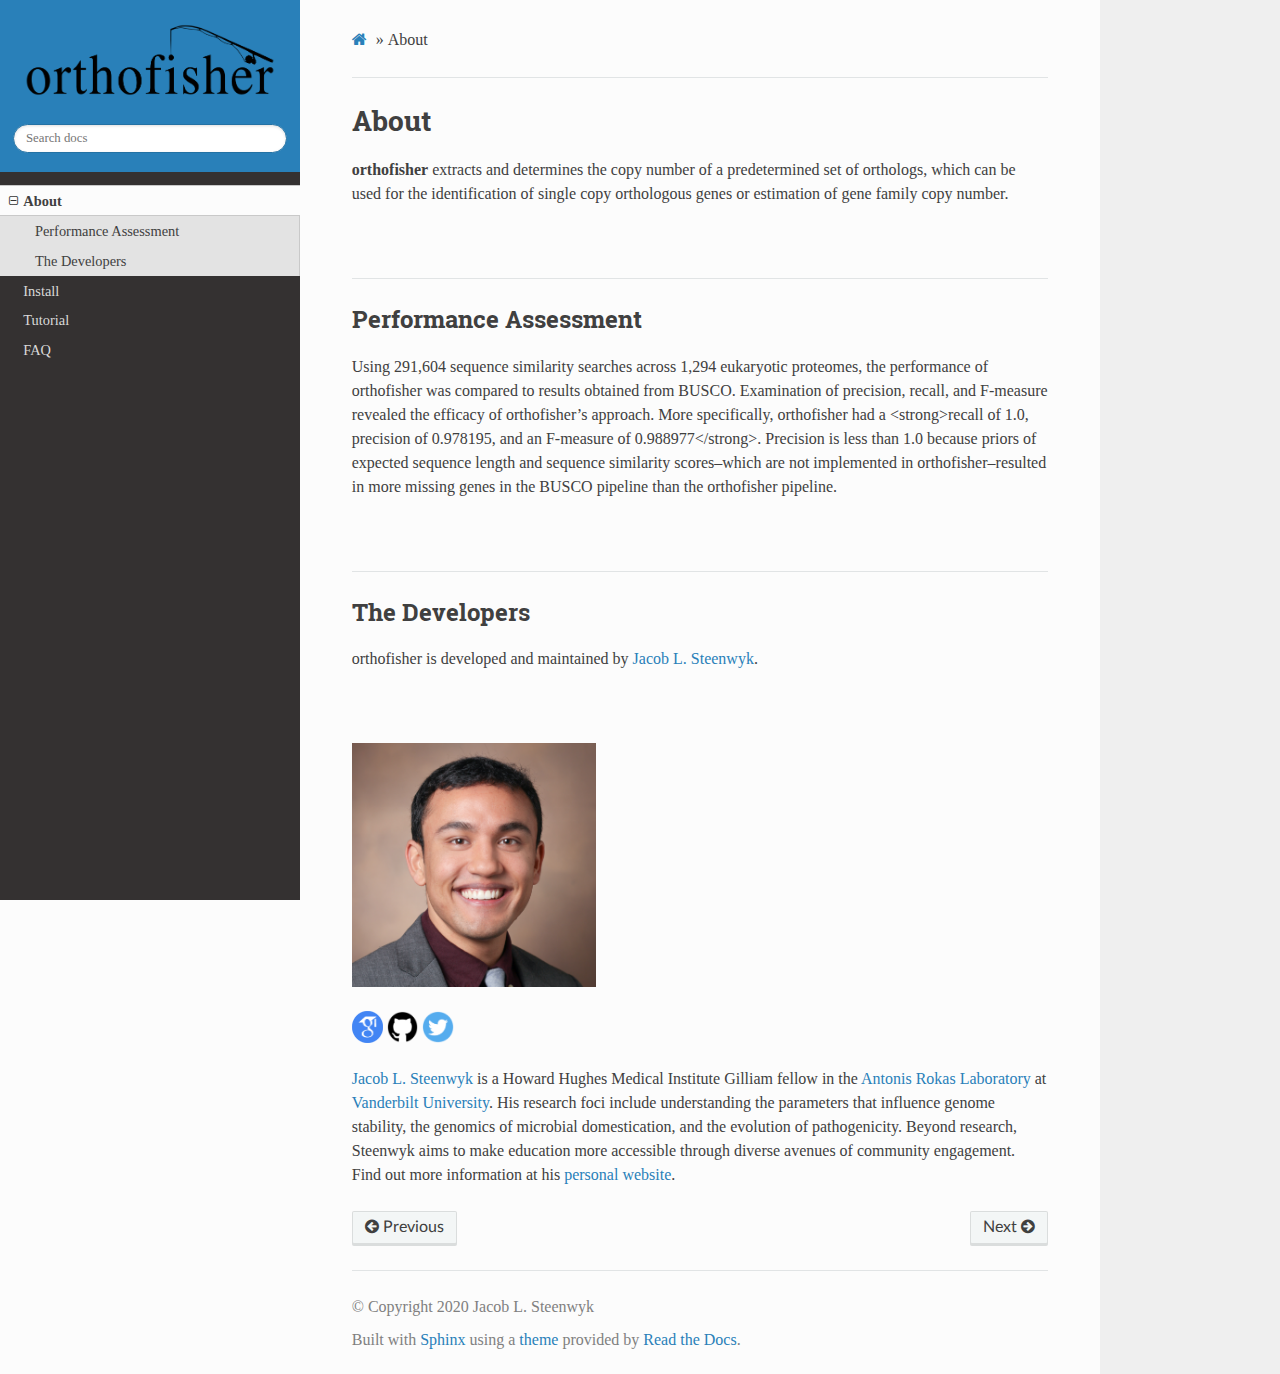
==== commit 92c10d09: "Deploying to gh-pages from  @ b3b60274a38800e77c78a0401e33f13d7857b19c 🚀" ====
--- a/about/index.html
+++ b/about/index.html
@@ -90,6 +90,7 @@
             
               <ul class="current">
 <li class="toctree-l1 current"><a class="current reference internal" href="#">About</a><ul>
+<li class="toctree-l2"><a class="reference internal" href="#performance-assessment">Performance Assessment</a></li>
 <li class="toctree-l2"><a class="reference internal" href="#the-developers">The Developers</a></li>
 </ul>
 </li>
@@ -161,15 +162,27 @@
             
   <div class="section" id="about">
 <h1>About<a class="headerlink" href="#about" title="Permalink to this headline">¶</a></h1>
-<hr class="docutils" />
 <p><strong>orthofisher</strong> extracts and determines the copy number of a predetermined set of orthologs, which
 can be used for the identification of single copy orthologous genes or estimation of gene family copy number.</p>
 <div class="line-block">
 <div class="line"><br /></div>
 </div>
+<hr class="docutils" />
+<div class="section" id="performance-assessment">
+<h2>Performance Assessment<a class="headerlink" href="#performance-assessment" title="Permalink to this headline">¶</a></h2>
+<p>Using 291,604 sequence similarity searches across 1,294 eukaryotic proteomes, the performance of orthofisher
+was compared to results obtained from BUSCO. Examination of precision, recall, and F-measure revealed the efficacy
+of orthofisher’s approach. More specifically, orthofisher had a &lt;strong&gt;recall of 1.0, precision of 0.978195, and
+an F-measure of 0.988977&lt;/strong&gt;. Precision is less than 1.0 because priors of expected sequence length and
+sequence similarity scores–which are not implemented in orthofisher–resulted in more missing genes in the BUSCO
+pipeline than the orthofisher pipeline.</p>
+<div class="line-block">
+<div class="line"><br /></div>
+</div>
+</div>
+<hr class="docutils" />
 <div class="section" id="the-developers">
 <h2>The Developers<a class="headerlink" href="#the-developers" title="Permalink to this headline">¶</a></h2>
-<hr class="docutils" />
 <p>orthofisher is developed and maintained by <a class="reference external" href="https://jlsteenwyk.github.io/">Jacob L. Steenwyk</a>.</p>
 <div class="line-block">
 <div class="line"><br /></div>
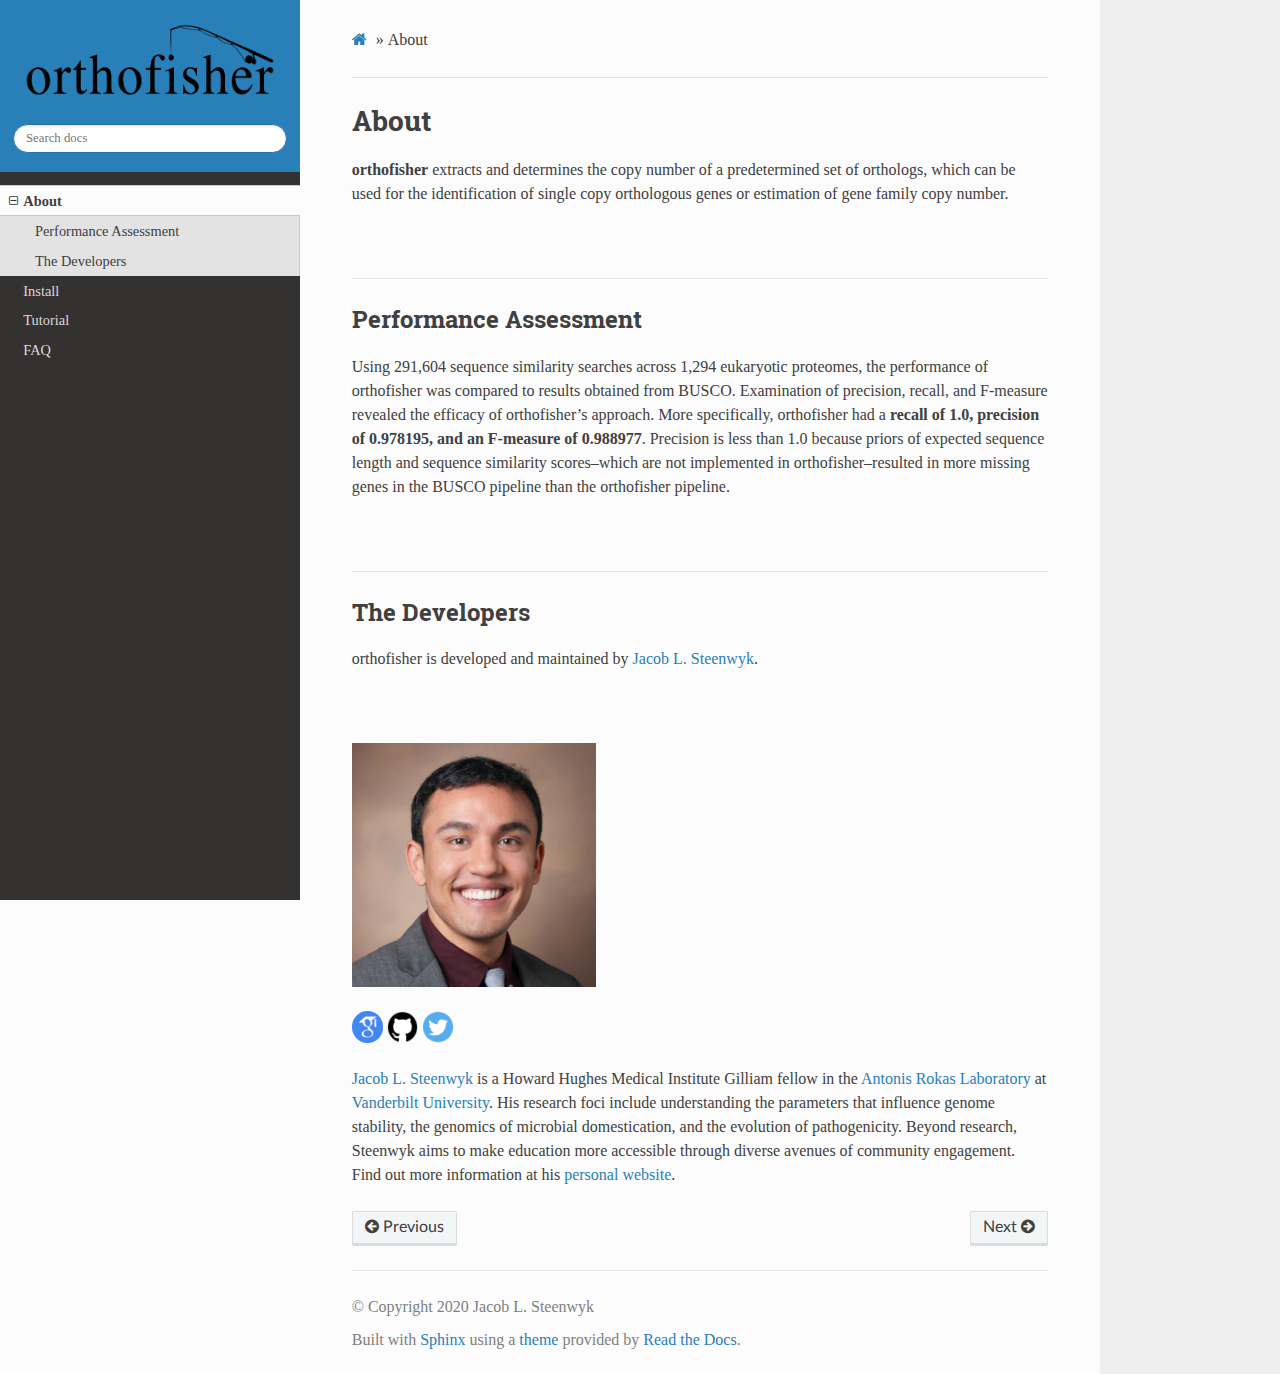
==== commit e365e129: "Deploying to gh-pages from  @ 31fd57ea2870aff498d914c445aca5a4624c2bfa 🚀" ====
--- a/about/index.html
+++ b/about/index.html
@@ -172,8 +172,8 @@
 <h2>Performance Assessment<a class="headerlink" href="#performance-assessment" title="Permalink to this headline">¶</a></h2>
 <p>Using 291,604 sequence similarity searches across 1,294 eukaryotic proteomes, the performance of orthofisher
 was compared to results obtained from BUSCO. Examination of precision, recall, and F-measure revealed the efficacy
-of orthofisher’s approach. More specifically, orthofisher had a &lt;strong&gt;recall of 1.0, precision of 0.978195, and
-an F-measure of 0.988977&lt;/strong&gt;. Precision is less than 1.0 because priors of expected sequence length and
+of orthofisher’s approach. More specifically, orthofisher had a <strong>recall of 1.0, precision of 0.978195, and
+an F-measure of 0.988977</strong>. Precision is less than 1.0 because priors of expected sequence length and
 sequence similarity scores–which are not implemented in orthofisher–resulted in more missing genes in the BUSCO
 pipeline than the orthofisher pipeline.</p>
 <div class="line-block">
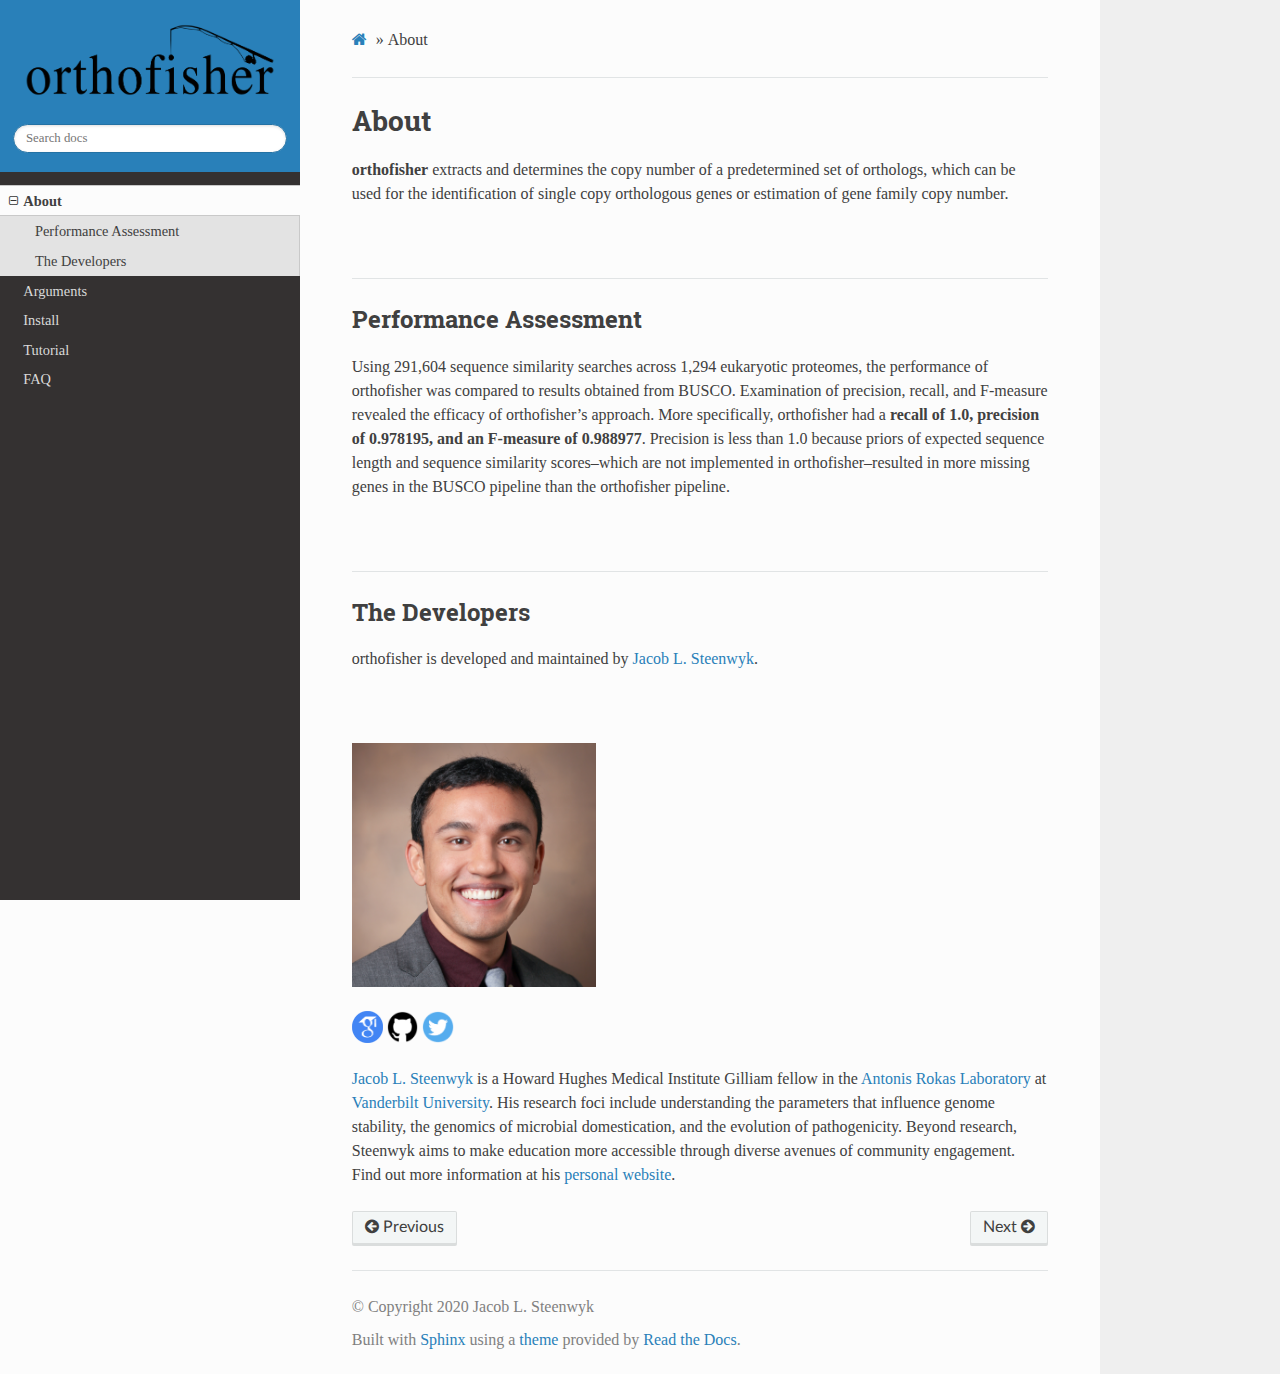
==== commit 42114faa: "Deploying to gh-pages from  @ 793f8640a7c387a1c8d419e11d9cebf1d3210087 🚀" ====
--- a/about/index.html
+++ b/about/index.html
@@ -39,7 +39,7 @@
     
     <link rel="index" title="Index" href="../genindex.html" />
     <link rel="search" title="Search" href="../search.html" />
-    <link rel="next" title="Install" href="../install/index.html" />
+    <link rel="next" title="Arguments" href="../arguments/index.html" />
     <link rel="prev" title="Introduction" href="../index.html" /> 
 </head>
 
@@ -94,6 +94,7 @@
 <li class="toctree-l2"><a class="reference internal" href="#the-developers">The Developers</a></li>
 </ul>
 </li>
+<li class="toctree-l1"><a class="reference internal" href="../arguments/index.html">Arguments</a></li>
 <li class="toctree-l1"><a class="reference internal" href="../install/index.html">Install</a></li>
 <li class="toctree-l1"><a class="reference internal" href="../tutorial/index.html">Tutorial</a></li>
 <li class="toctree-l1"><a class="reference internal" href="../faq/index.html">FAQ</a></li>
@@ -207,7 +208,7 @@
   
     <div class="rst-footer-buttons" role="navigation" aria-label="footer navigation">
       
-        <a href="../install/index.html" class="btn btn-neutral float-right" title="Install" accesskey="n" rel="next">Next <span class="fa fa-arrow-circle-right"></span></a>
+        <a href="../arguments/index.html" class="btn btn-neutral float-right" title="Arguments" accesskey="n" rel="next">Next <span class="fa fa-arrow-circle-right"></span></a>
       
       
         <a href="../index.html" class="btn btn-neutral float-left" title="Introduction" accesskey="p" rel="prev"><span class="fa fa-arrow-circle-left"></span> Previous</a>
@@ -259,7 +260,7 @@
       m=s.getElementsByTagName(o)[0];a.async=1;a.src=g;m.parentNode.insertBefore(a,m)
     })(window,document,'script','https://www.google-analytics.com/analytics.js','ga');
 
-    ga('create', 'NA', 'auto');
+    ga('create', 'UA-104875636-1', 'auto');
     ga('send', 'pageview');
     </script>
 
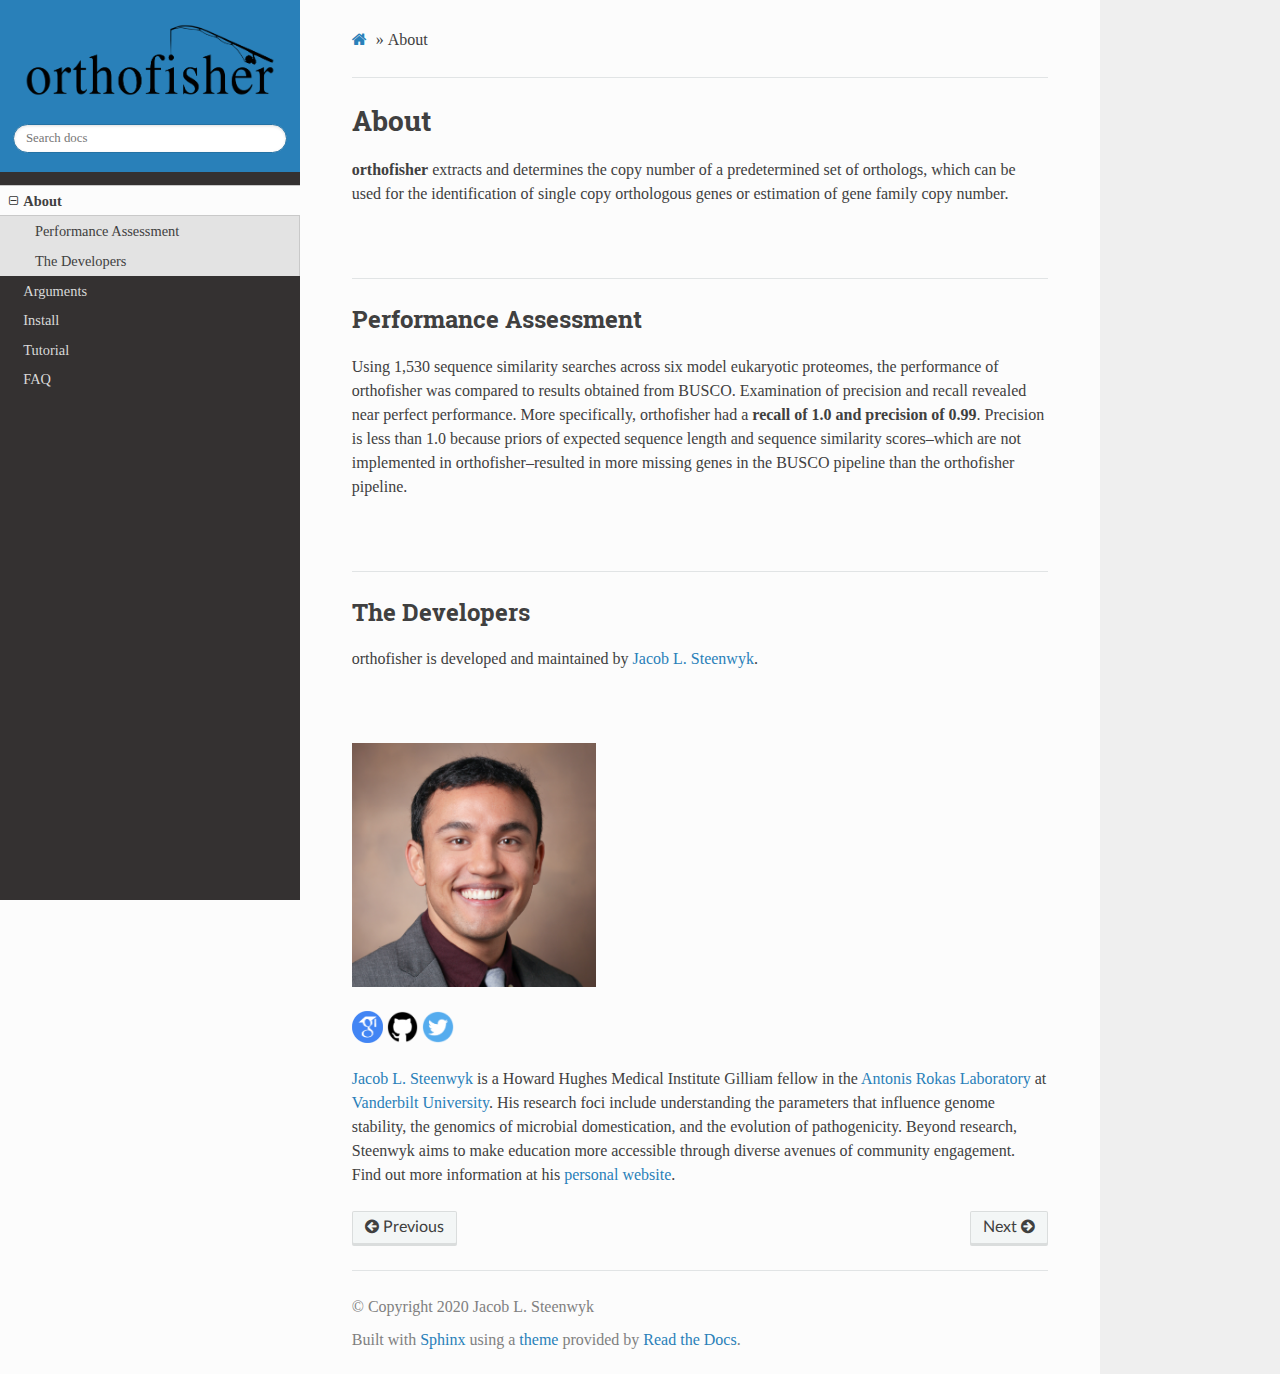
==== commit ac549ac9: "Deploying to gh-pages from  @ ea26c0b86227eaffc3fa1df8b64e7e20f893b37f 🚀" ====
--- a/about/index.html
+++ b/about/index.html
@@ -171,12 +171,11 @@
 <hr class="docutils" />
 <div class="section" id="performance-assessment">
 <h2>Performance Assessment<a class="headerlink" href="#performance-assessment" title="Permalink to this headline">¶</a></h2>
-<p>Using 291,604 sequence similarity searches across 1,294 eukaryotic proteomes, the performance of orthofisher
-was compared to results obtained from BUSCO. Examination of precision, recall, and F-measure revealed the efficacy
-of orthofisher’s approach. More specifically, orthofisher had a <strong>recall of 1.0, precision of 0.978195, and
-an F-measure of 0.988977</strong>. Precision is less than 1.0 because priors of expected sequence length and
-sequence similarity scores–which are not implemented in orthofisher–resulted in more missing genes in the BUSCO
-pipeline than the orthofisher pipeline.</p>
+<p>Using 1,530 sequence similarity searches across six model eukaryotic proteomes, the performance of orthofisher
+was compared to results obtained from BUSCO. Examination of precision and recall revealed near perfect performance.
+More specifically, orthofisher had a <strong>recall of 1.0 and precision of 0.99</strong>. Precision is less
+than 1.0 because priors of expected sequence length and sequence similarity scores–which are not implemented
+in orthofisher–resulted in more missing genes in the BUSCO pipeline than the orthofisher pipeline.</p>
 <div class="line-block">
 <div class="line"><br /></div>
 </div>
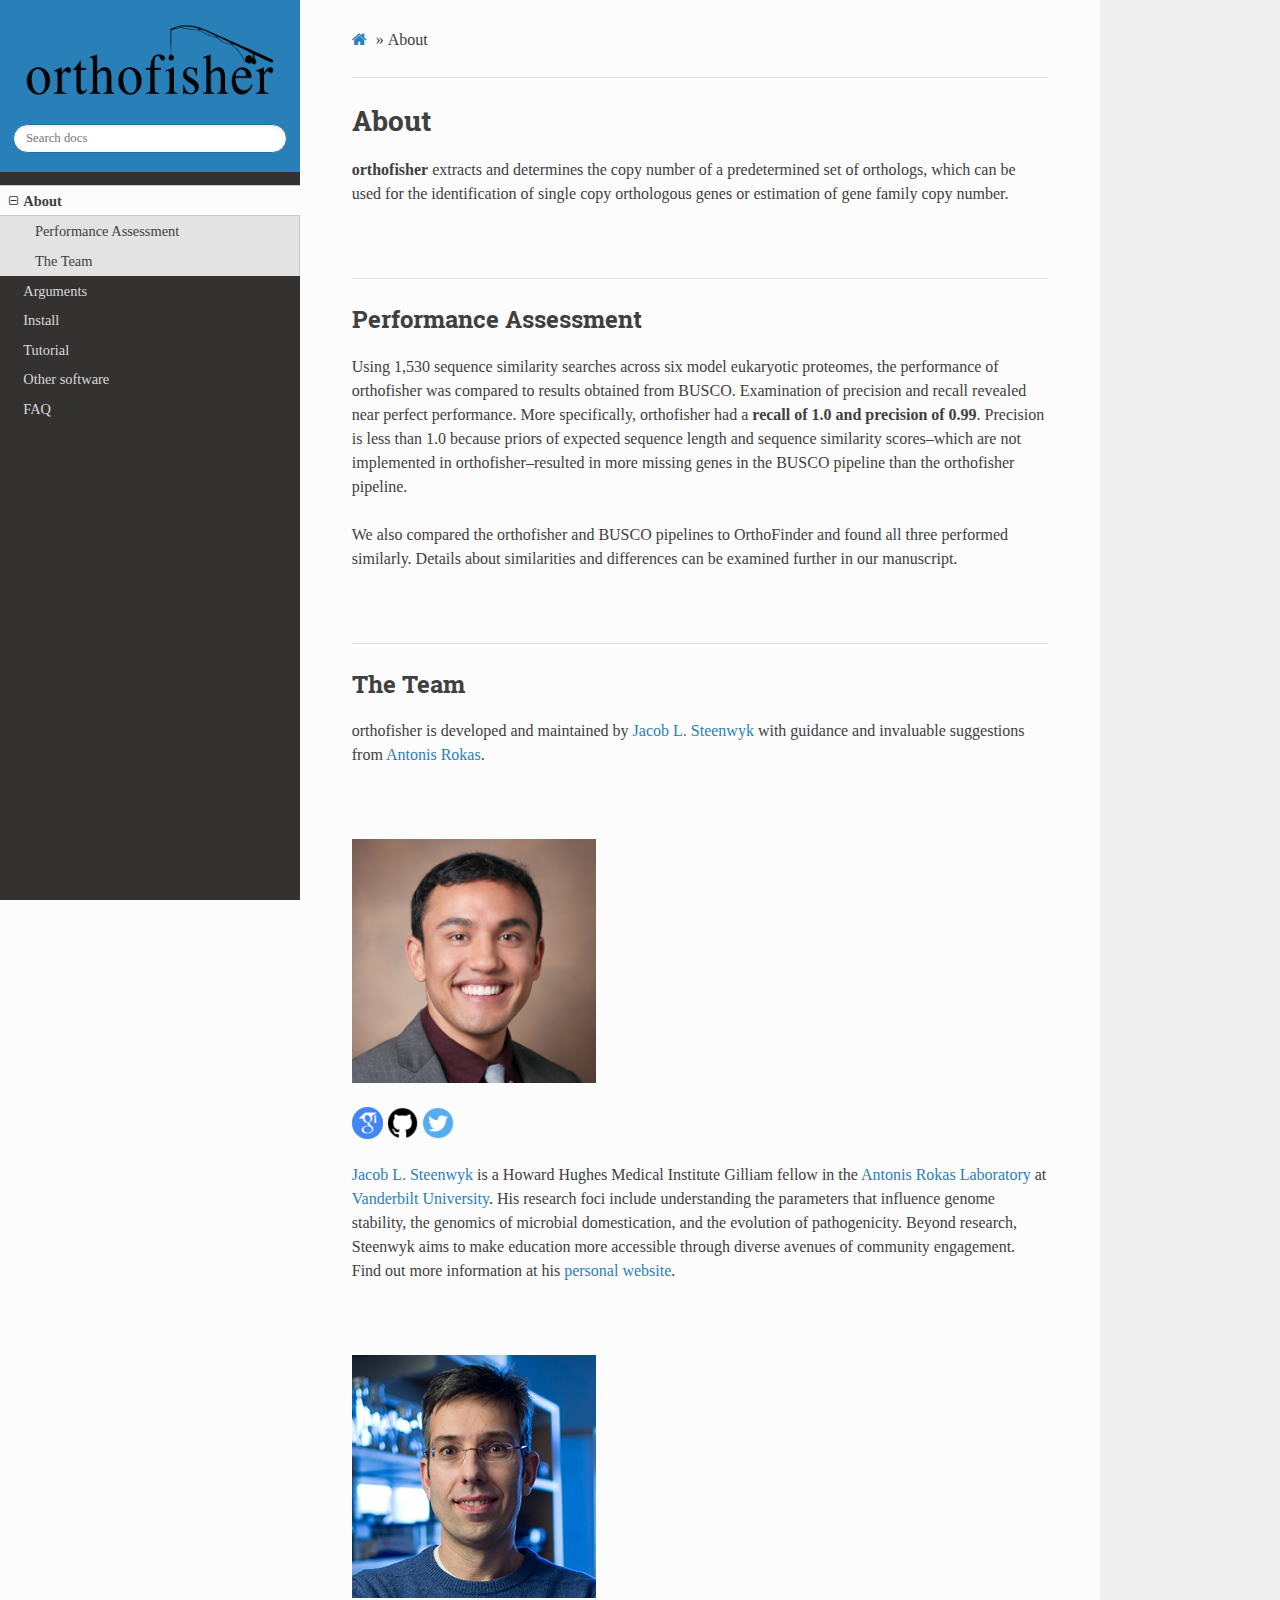
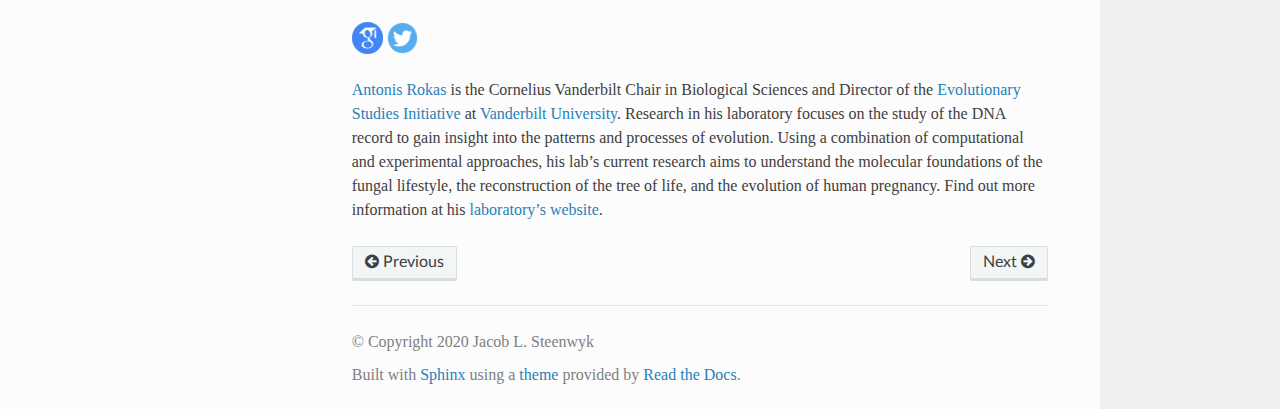
==== commit df3fee37: "Deploying to gh-pages from  @ 3f160fb5d78e3e0855c6bd4ec1f6c660c9a0d904 🚀" ====
--- a/about/index.html
+++ b/about/index.html
@@ -91,13 +91,14 @@
               <ul class="current">
 <li class="toctree-l1 current"><a class="current reference internal" href="#">About</a><ul>
 <li class="toctree-l2"><a class="reference internal" href="#performance-assessment">Performance Assessment</a></li>
-<li class="toctree-l2"><a class="reference internal" href="#the-developers">The Developers</a></li>
+<li class="toctree-l2"><a class="reference internal" href="#the-team">The Team</a></li>
 </ul>
 </li>
 <li class="toctree-l1"><a class="reference internal" href="../arguments/index.html">Arguments</a></li>
 <li class="toctree-l1"><a class="reference internal" href="../install/index.html">Install</a></li>
 <li class="toctree-l1"><a class="reference internal" href="../tutorial/index.html">Tutorial</a></li>
-<li class="toctree-l1"><a class="reference internal" href="../faq/index.html">FAQ</a></li>
+<li class="toctree-l1"><a class="reference internal" href="../other_software/index.html">Other software</a></li>
+<li class="toctree-l1"><a class="reference internal" href="../frequently_asked_questions/index.html">FAQ</a></li>
 </ul>
 
             
@@ -176,14 +177,17 @@
 More specifically, orthofisher had a <strong>recall of 1.0 and precision of 0.99</strong>. Precision is less
 than 1.0 because priors of expected sequence length and sequence similarity scores–which are not implemented
 in orthofisher–resulted in more missing genes in the BUSCO pipeline than the orthofisher pipeline.</p>
+<p>We also compared the orthofisher and BUSCO pipelines to OrthoFinder and found all three performed similarly. Details
+about similarities and differences can be examined further in our manuscript.</p>
 <div class="line-block">
 <div class="line"><br /></div>
 </div>
 </div>
 <hr class="docutils" />
-<div class="section" id="the-developers">
-<h2>The Developers<a class="headerlink" href="#the-developers" title="Permalink to this headline">¶</a></h2>
-<p>orthofisher is developed and maintained by <a class="reference external" href="https://jlsteenwyk.github.io/">Jacob L. Steenwyk</a>.</p>
+<div class="section" id="the-team">
+<h2>The Team<a class="headerlink" href="#the-team" title="Permalink to this headline">¶</a></h2>
+<p>orthofisher is developed and maintained by <a class="reference external" href="https://jlsteenwyk.github.io/">Jacob L. Steenwyk</a> with guidance
+and invaluable suggestions from <a class="reference external" href="https://as.vanderbilt.edu/rokaslab/">Antonis Rokas</a>.</p>
 <div class="line-block">
 <div class="line"><br /></div>
 </div>
@@ -196,6 +200,18 @@
 the evolution of pathogenicity. Beyond research, Steenwyk aims to make education more accessible
 through diverse avenues of community engagement. Find out more information at his
 <a class="reference external" href="http://jlsteenwyk.github.io/">personal website</a>.</p>
+<div class="line-block">
+<div class="line"><br /></div>
+</div>
+<p><a class="reference internal" href="../_images/Rokas.jpeg"><img alt="ARokas" src="../_images/Rokas.jpeg" style="width: 35%;" /></a></p>
+<p><a class="reference external" href="https://scholar.google.com/citations?user=OvAV_eoAAAAJ&amp;hl=en"><img alt="GoogleScholarRokas" src="../_images/GoogleScholar.png" style="width: 4.5%;" /></a> <a class="reference external" href="https://twitter.com/RokasLab"><img alt="TwitterRokas" src="../_images/Twitter.png" style="width: 4.5%;" /></a></p>
+<p><a class="reference external" href="https://as.vanderbilt.edu/rokaslab/">Antonis Rokas</a> is the Cornelius Vanderbilt Chair in
+Biological Sciences and Director of the <a class="reference external" href="https://www.vanderbilt.edu/evolution/">Evolutionary Studies Initiative</a> at <a class="reference external" href="https://www.vanderbilt.edu/">Vanderbilt University</a>.
+Research in his laboratory focuses on the study of the DNA record to gain insight into the patterns and
+processes of evolution. Using a combination of computational and experimental approaches, his lab’s current
+research aims to understand the molecular foundations of the fungal lifestyle, the reconstruction of the
+tree of life, and the evolution of human pregnancy. Find out more information at his
+<a class="reference external" href="https://as.vanderbilt.edu/rokaslab/">laboratory’s website</a>.</p>
 </div>
 </div>
 
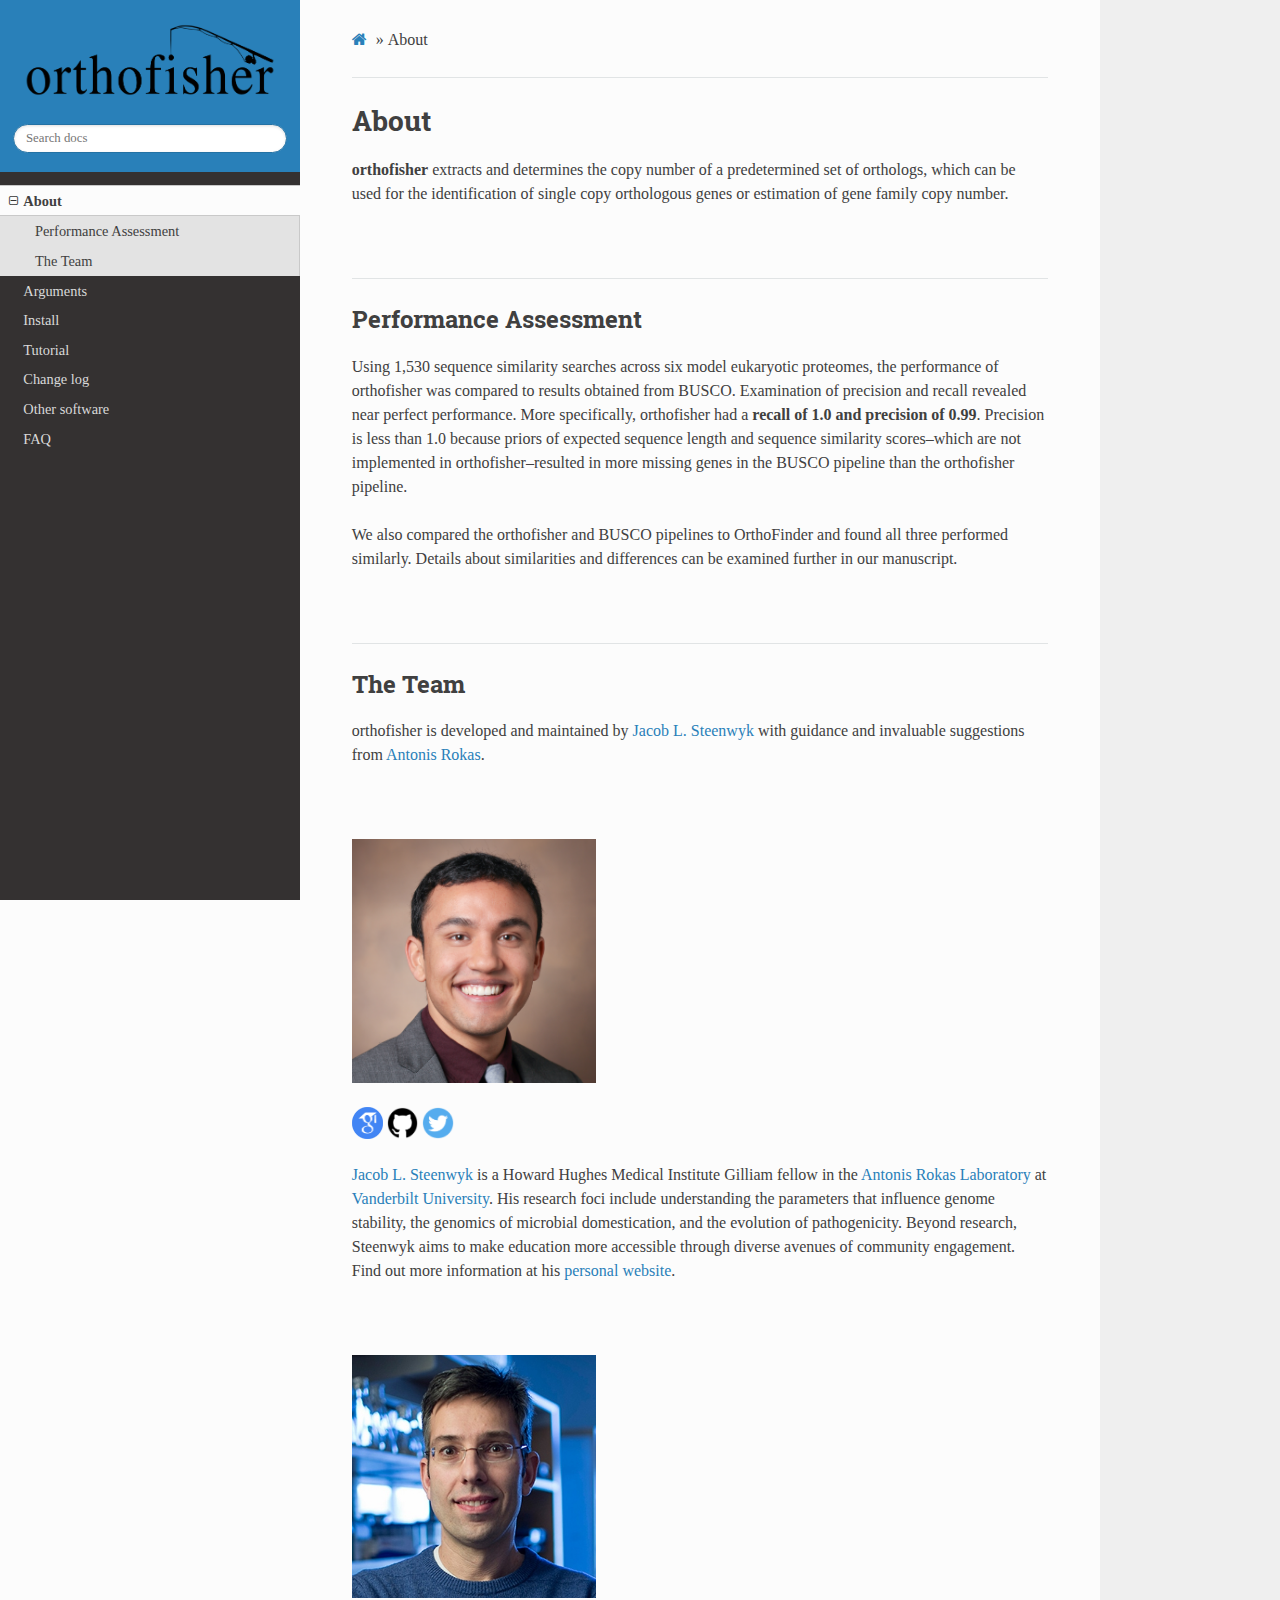
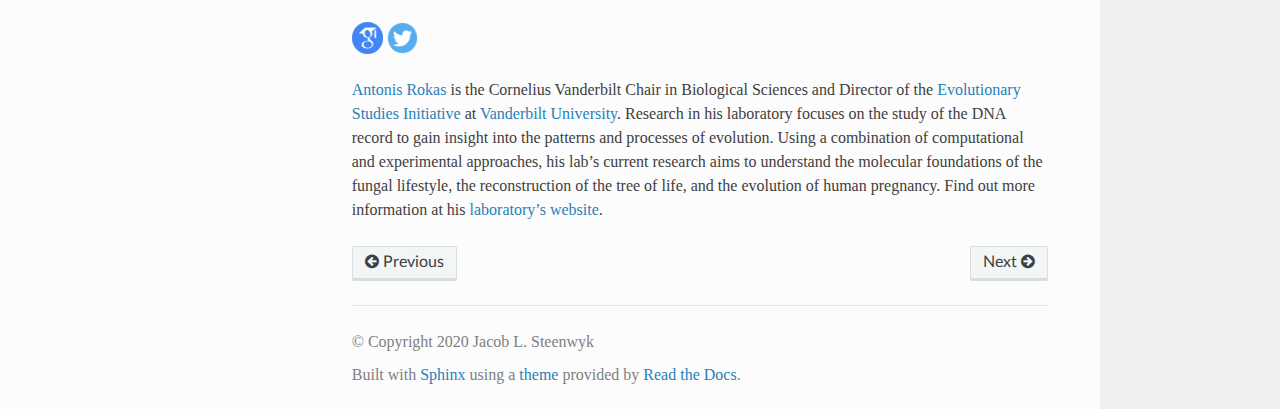
==== commit 6f19141c: "Deploying to gh-pages from  @ e1e18af57c736e056079195764feceee1141ffe4 🚀" ====
--- a/about/index.html
+++ b/about/index.html
@@ -97,6 +97,7 @@
 <li class="toctree-l1"><a class="reference internal" href="../arguments/index.html">Arguments</a></li>
 <li class="toctree-l1"><a class="reference internal" href="../install/index.html">Install</a></li>
 <li class="toctree-l1"><a class="reference internal" href="../tutorial/index.html">Tutorial</a></li>
+<li class="toctree-l1"><a class="reference internal" href="../change_log/index.html">Change log</a></li>
 <li class="toctree-l1"><a class="reference internal" href="../other_software/index.html">Other software</a></li>
 <li class="toctree-l1"><a class="reference internal" href="../frequently_asked_questions/index.html">FAQ</a></li>
 </ul>
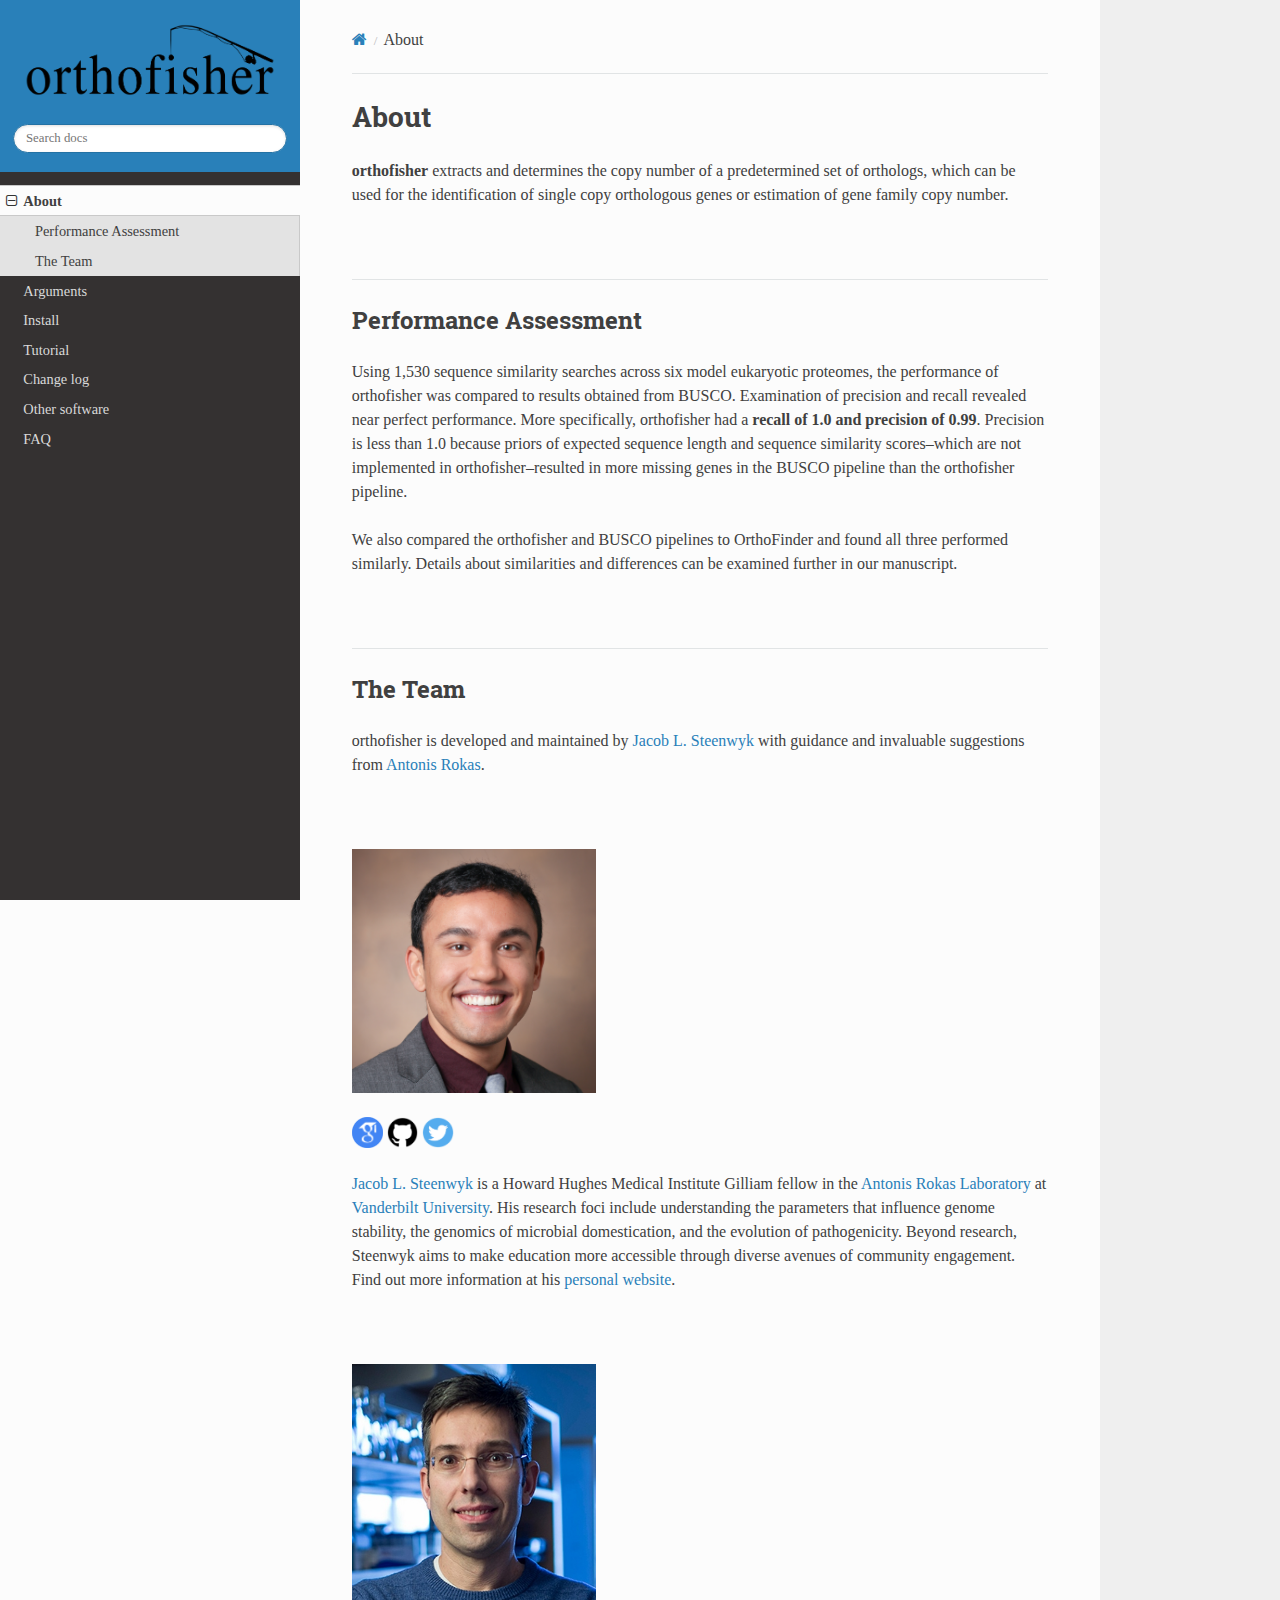
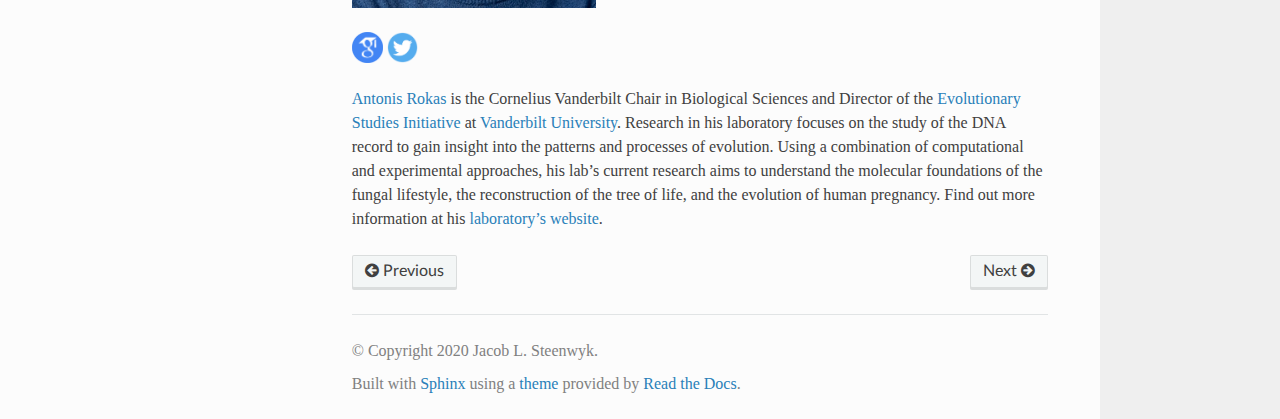
==== commit dc59378a: "Deploying to gh-pages from  @ cfa2b3648432ec502c341190b902f0f387928a6b 🚀" ====
--- a/about/index.html
+++ b/about/index.html
@@ -1,93 +1,52 @@
+<!DOCTYPE html>
+<html class="writer-html5" lang="en" data-content_root="../">
+<head>
+  <meta charset="utf-8" /><meta name="viewport" content="width=device-width, initial-scale=1" />
 
-
-<!DOCTYPE html>
-<html class="writer-html5" lang="en" >
-<head>
-  <meta charset="utf-8">
-  
-  <meta name="viewport" content="width=device-width, initial-scale=1.0">
-  
+  <meta name="viewport" content="width=device-width, initial-scale=1.0" />
   <title>About &mdash; orthofisher  documentation</title>
-  
+      <link rel="stylesheet" type="text/css" href="../_static/pygments.css?v=80d5e7a1" />
+      <link rel="stylesheet" type="text/css" href="../_static/css/theme.css?v=19f00094" />
+      <link rel="stylesheet" type="text/css" href="../_static/custom.css?v=b745eb55" />
 
   
-  <link rel="stylesheet" href="../_static/css/theme.css" type="text/css" />
-  <link rel="stylesheet" href="../_static/pygments.css" type="text/css" />
-  <link rel="stylesheet" href="../_static/custom.css" type="text/css" />
-
-  
-  
     <link rel="shortcut icon" href="../_static/flavicon.png"/>
-  
-  
-  
-
-  
   <!--[if lt IE 9]>
     <script src="../_static/js/html5shiv.min.js"></script>
   <![endif]-->
   
-    
-      <script type="text/javascript" id="documentation_options" data-url_root="../" src="../_static/documentation_options.js"></script>
-        <script src="../_static/jquery.js"></script>
-        <script src="../_static/underscore.js"></script>
-        <script src="../_static/doctools.js"></script>
-        <script src="../_static/language_data.js"></script>
-    
-    <script type="text/javascript" src="../_static/js/theme.js"></script>
-
-    
+        <script src="../_static/jquery.js?v=5d32c60e"></script>
+        <script src="../_static/_sphinx_javascript_frameworks_compat.js?v=2cd50e6c"></script>
+        <script src="../_static/documentation_options.js?v=5929fcd5"></script>
+        <script src="../_static/doctools.js?v=9a2dae69"></script>
+        <script src="../_static/sphinx_highlight.js?v=dc90522c"></script>
+    <script src="../_static/js/theme.js"></script>
     <link rel="index" title="Index" href="../genindex.html" />
     <link rel="search" title="Search" href="../search.html" />
     <link rel="next" title="Arguments" href="../arguments/index.html" />
     <link rel="prev" title="Introduction" href="../index.html" /> 
 </head>
 
-<body class="wy-body-for-nav">
-
-   
+<body class="wy-body-for-nav"> 
   <div class="wy-grid-for-nav">
-    
     <nav data-toggle="wy-nav-shift" class="wy-nav-side">
       <div class="wy-side-scroll">
         <div class="wy-side-nav-search" >
-          
 
           
-            <a href="../index.html">
           
-
-          
+          <a href="../index.html">
             
-            <img src="../_static/orthofisher.png" class="logo" alt="Logo"/>
-          
+              <img src="../_static/orthofisher.png" class="logo" alt="Logo"/>
           </a>
-
-          
-            
-            
-          
-
-          
 <div role="search">
   <form id="rtd-search-form" class="wy-form" action="../search.html" method="get">
-    <input type="text" name="q" placeholder="Search docs" />
+    <input type="text" name="q" placeholder="Search docs" aria-label="Search docs" />
     <input type="hidden" name="check_keywords" value="yes" />
     <input type="hidden" name="area" value="default" />
   </form>
 </div>
-
-          
-        </div>
-
-        
-        <div class="wy-menu wy-menu-vertical" data-spy="affix" role="navigation" aria-label="main navigation">
-          
-            
-            
-              
-            
-            
+        </div><div class="wy-menu wy-menu-vertical" data-spy="affix" role="navigation" aria-label="Navigation menu">
               <ul class="current">
 <li class="toctree-l1 current"><a class="current reference internal" href="#">About</a><ul>
 <li class="toctree-l2"><a class="reference internal" href="#performance-assessment">Performance Assessment</a></li>
@@ -102,77 +61,39 @@
 <li class="toctree-l1"><a class="reference internal" href="../frequently_asked_questions/index.html">FAQ</a></li>
 </ul>
 
-            
-          
         </div>
-        
       </div>
     </nav>
 
-    <section data-toggle="wy-nav-shift" class="wy-nav-content-wrap">
-
-      
-      <nav class="wy-nav-top" aria-label="top navigation">
-        
+    <section data-toggle="wy-nav-shift" class="wy-nav-content-wrap"><nav class="wy-nav-top" aria-label="Mobile navigation menu" >
           <i data-toggle="wy-nav-top" class="fa fa-bars"></i>
           <a href="../index.html">orthofisher</a>
-        
       </nav>
 
-
       <div class="wy-nav-content">
-        
         <div class="rst-content">
-        
-          
-
-
-
-
-
-
-
-
-
-
-
-
-
-
-
-<div role="navigation" aria-label="breadcrumbs navigation">
-
+          <div role="navigation" aria-label="Page navigation">
   <ul class="wy-breadcrumbs">
-    
-      <li><a href="../index.html" class="icon icon-home"></a> &raquo;</li>
-        
-      <li>About</li>
-    
-    
+      <li><a href="../index.html" class="icon icon-home" aria-label="Home"></a></li>
+      <li class="breadcrumb-item active">About</li>
       <li class="wy-breadcrumbs-aside">
-        
-            
-        
       </li>
-    
   </ul>
-
-  
   <hr/>
 </div>
           <div role="main" class="document" itemscope="itemscope" itemtype="http://schema.org/Article">
            <div itemprop="articleBody">
-            
-  <div class="section" id="about">
-<h1>About<a class="headerlink" href="#about" title="Permalink to this headline">¶</a></h1>
+             
+  <section id="about">
+<h1>About<a class="headerlink" href="#about" title="Link to this heading"></a></h1>
 <p><strong>orthofisher</strong> extracts and determines the copy number of a predetermined set of orthologs, which
 can be used for the identification of single copy orthologous genes or estimation of gene family copy number.</p>
 <div class="line-block">
 <div class="line"><br /></div>
 </div>
 <hr class="docutils" />
-<div class="section" id="performance-assessment">
-<h2>Performance Assessment<a class="headerlink" href="#performance-assessment" title="Permalink to this headline">¶</a></h2>
+<section id="performance-assessment">
+<h2>Performance Assessment<a class="headerlink" href="#performance-assessment" title="Link to this heading"></a></h2>
 <p>Using 1,530 sequence similarity searches across six model eukaryotic proteomes, the performance of orthofisher
 was compared to results obtained from BUSCO. Examination of precision and recall revealed near perfect performance.
 More specifically, orthofisher had a <strong>recall of 1.0 and precision of 0.99</strong>. Precision is less
@@ -183,10 +104,10 @@
 <div class="line-block">
 <div class="line"><br /></div>
 </div>
-</div>
+</section>
 <hr class="docutils" />
-<div class="section" id="the-team">
-<h2>The Team<a class="headerlink" href="#the-team" title="Permalink to this headline">¶</a></h2>
+<section id="the-team">
+<h2>The Team<a class="headerlink" href="#the-team" title="Link to this heading"></a></h2>
 <p>orthofisher is developed and maintained by <a class="reference external" href="https://jlsteenwyk.github.io/">Jacob L. Steenwyk</a> with guidance
 and invaluable suggestions from <a class="reference external" href="https://as.vanderbilt.edu/rokaslab/">Antonis Rokas</a>.</p>
 <div class="line-block">
@@ -213,75 +134,49 @@
 research aims to understand the molecular foundations of the fungal lifestyle, the reconstruction of the
 tree of life, and the evolution of human pregnancy. Find out more information at his
 <a class="reference external" href="https://as.vanderbilt.edu/rokaslab/">laboratory’s website</a>.</p>
-</div>
-</div>
+</section>
+</section>
 
 
            </div>
-           
           </div>
-          <footer>
-  
-    <div class="rst-footer-buttons" role="navigation" aria-label="footer navigation">
-      
-        <a href="../arguments/index.html" class="btn btn-neutral float-right" title="Arguments" accesskey="n" rel="next">Next <span class="fa fa-arrow-circle-right"></span></a>
-      
-      
-        <a href="../index.html" class="btn btn-neutral float-left" title="Introduction" accesskey="p" rel="prev"><span class="fa fa-arrow-circle-left"></span> Previous</a>
-      
+          <footer><div class="rst-footer-buttons" role="navigation" aria-label="Footer">
+        <a href="../index.html" class="btn btn-neutral float-left" title="Introduction" accesskey="p" rel="prev"><span class="fa fa-arrow-circle-left" aria-hidden="true"></span> Previous</a>
+        <a href="../arguments/index.html" class="btn btn-neutral float-right" title="Arguments" accesskey="n" rel="next">Next <span class="fa fa-arrow-circle-right" aria-hidden="true"></span></a>
     </div>
-  
 
   <hr/>
 
   <div role="contentinfo">
-    <p>
-        
-        &copy; Copyright 2020 Jacob L. Steenwyk
+    <p>&#169; Copyright 2020 Jacob L. Steenwyk.</p>
+  </div>
 
-    </p>
-  </div>
-    
-    
-    
-    Built with <a href="http://sphinx-doc.org/">Sphinx</a> using a
-    
-    <a href="https://github.com/rtfd/sphinx_rtd_theme">theme</a>
-    
-    provided by <a href="https://readthedocs.org">Read the Docs</a>. 
+  Built with <a href="https://www.sphinx-doc.org/">Sphinx</a> using a
+    <a href="https://github.com/readthedocs/sphinx_rtd_theme">theme</a>
+    provided by <a href="https://readthedocs.org">Read the Docs</a>.
+   
 
 </footer>
-
         </div>
       </div>
-
     </section>
-
   </div>
-  
-
-  <script type="text/javascript">
+  <script>
       jQuery(function () {
           SphinxRtdTheme.Navigation.enable(true);
       });
   </script>
+    <!-- Theme Analytics -->
+    <script async src="https://www.googletagmanager.com/gtag/js?id=UA-104875636-1"></script>
+    <script>
+      window.dataLayer = window.dataLayer || [];
+      function gtag(){dataLayer.push(arguments);}
+      gtag('js', new Date());
 
-  
-  
-    
-    <!-- Theme Analytics -->
-    <script>
-    (function(i,s,o,g,r,a,m){i['GoogleAnalyticsObject']=r;i[r]=i[r]||function(){
-      (i[r].q=i[r].q||[]).push(arguments)},i[r].l=1*new Date();a=s.createElement(o),
-      m=s.getElementsByTagName(o)[0];a.async=1;a.src=g;m.parentNode.insertBefore(a,m)
-    })(window,document,'script','https://www.google-analytics.com/analytics.js','ga');
-
-    ga('create', 'UA-104875636-1', 'auto');
-    ga('send', 'pageview');
-    </script>
-
-    
-   
+      gtag('config', 'UA-104875636-1', {
+          'anonymize_ip': false,
+      });
+    </script> 
 
 </body>
 </html>--- a/_static/pygments.css
+++ b/_static/pygments.css
@@ -1,26 +1,27 @@
-pre { line-height: 125%; margin: 0; }
-td.linenos pre { color: #000000; background-color: #f0f0f0; padding-left: 5px; padding-right: 5px; }
-span.linenos { color: #000000; background-color: #f0f0f0; padding-left: 5px; padding-right: 5px; }
-td.linenos pre.special { color: #000000; background-color: #ffffc0; padding-left: 5px; padding-right: 5px; }
+pre { line-height: 125%; }
+td.linenos .normal { color: inherit; background-color: transparent; padding-left: 5px; padding-right: 5px; }
+span.linenos { color: inherit; background-color: transparent; padding-left: 5px; padding-right: 5px; }
+td.linenos .special { color: #000000; background-color: #ffffc0; padding-left: 5px; padding-right: 5px; }
 span.linenos.special { color: #000000; background-color: #ffffc0; padding-left: 5px; padding-right: 5px; }
 .highlight .hll { background-color: #ffffcc }
 .highlight { background: #f8f8f8; }
-.highlight .c { color: #408080; font-style: italic } /* Comment */
+.highlight .c { color: #3D7B7B; font-style: italic } /* Comment */
 .highlight .err { border: 1px solid #FF0000 } /* Error */
 .highlight .k { color: #008000; font-weight: bold } /* Keyword */
 .highlight .o { color: #666666 } /* Operator */
-.highlight .ch { color: #408080; font-style: italic } /* Comment.Hashbang */
-.highlight .cm { color: #408080; font-style: italic } /* Comment.Multiline */
-.highlight .cp { color: #BC7A00 } /* Comment.Preproc */
-.highlight .cpf { color: #408080; font-style: italic } /* Comment.PreprocFile */
-.highlight .c1 { color: #408080; font-style: italic } /* Comment.Single */
-.highlight .cs { color: #408080; font-style: italic } /* Comment.Special */
+.highlight .ch { color: #3D7B7B; font-style: italic } /* Comment.Hashbang */
+.highlight .cm { color: #3D7B7B; font-style: italic } /* Comment.Multiline */
+.highlight .cp { color: #9C6500 } /* Comment.Preproc */
+.highlight .cpf { color: #3D7B7B; font-style: italic } /* Comment.PreprocFile */
+.highlight .c1 { color: #3D7B7B; font-style: italic } /* Comment.Single */
+.highlight .cs { color: #3D7B7B; font-style: italic } /* Comment.Special */
 .highlight .gd { color: #A00000 } /* Generic.Deleted */
 .highlight .ge { font-style: italic } /* Generic.Emph */
-.highlight .gr { color: #FF0000 } /* Generic.Error */
+.highlight .ges { font-weight: bold; font-style: italic } /* Generic.EmphStrong */
+.highlight .gr { color: #E40000 } /* Generic.Error */
 .highlight .gh { color: #000080; font-weight: bold } /* Generic.Heading */
-.highlight .gi { color: #00A000 } /* Generic.Inserted */
-.highlight .go { color: #888888 } /* Generic.Output */
+.highlight .gi { color: #008400 } /* Generic.Inserted */
+.highlight .go { color: #717171 } /* Generic.Output */
 .highlight .gp { color: #000080; font-weight: bold } /* Generic.Prompt */
 .highlight .gs { font-weight: bold } /* Generic.Strong */
 .highlight .gu { color: #800080; font-weight: bold } /* Generic.Subheading */
@@ -33,15 +34,15 @@
 .highlight .kt { color: #B00040 } /* Keyword.Type */
 .highlight .m { color: #666666 } /* Literal.Number */
 .highlight .s { color: #BA2121 } /* Literal.String */
-.highlight .na { color: #7D9029 } /* Name.Attribute */
+.highlight .na { color: #687822 } /* Name.Attribute */
 .highlight .nb { color: #008000 } /* Name.Builtin */
 .highlight .nc { color: #0000FF; font-weight: bold } /* Name.Class */
 .highlight .no { color: #880000 } /* Name.Constant */
 .highlight .nd { color: #AA22FF } /* Name.Decorator */
-.highlight .ni { color: #999999; font-weight: bold } /* Name.Entity */
-.highlight .ne { color: #D2413A; font-weight: bold } /* Name.Exception */
+.highlight .ni { color: #717171; font-weight: bold } /* Name.Entity */
+.highlight .ne { color: #CB3F38; font-weight: bold } /* Name.Exception */
 .highlight .nf { color: #0000FF } /* Name.Function */
-.highlight .nl { color: #A0A000 } /* Name.Label */
+.highlight .nl { color: #767600 } /* Name.Label */
 .highlight .nn { color: #0000FF; font-weight: bold } /* Name.Namespace */
 .highlight .nt { color: #008000; font-weight: bold } /* Name.Tag */
 .highlight .nv { color: #19177C } /* Name.Variable */
@@ -58,11 +59,11 @@
 .highlight .dl { color: #BA2121 } /* Literal.String.Delimiter */
 .highlight .sd { color: #BA2121; font-style: italic } /* Literal.String.Doc */
 .highlight .s2 { color: #BA2121 } /* Literal.String.Double */
-.highlight .se { color: #BB6622; font-weight: bold } /* Literal.String.Escape */
+.highlight .se { color: #AA5D1F; font-weight: bold } /* Literal.String.Escape */
 .highlight .sh { color: #BA2121 } /* Literal.String.Heredoc */
-.highlight .si { color: #BB6688; font-weight: bold } /* Literal.String.Interpol */
+.highlight .si { color: #A45A77; font-weight: bold } /* Literal.String.Interpol */
 .highlight .sx { color: #008000 } /* Literal.String.Other */
-.highlight .sr { color: #BB6688 } /* Literal.String.Regex */
+.highlight .sr { color: #A45A77 } /* Literal.String.Regex */
 .highlight .s1 { color: #BA2121 } /* Literal.String.Single */
 .highlight .ss { color: #19177C } /* Literal.String.Symbol */
 .highlight .bp { color: #008000 } /* Name.Builtin.Pseudo */
--- a/_static/css/theme.css
+++ b/_static/css/theme.css
@@ -1,4 +1,4 @@
-html{box-sizing:border-box}*,:after,:before{box-sizing:inherit}article,aside,details,figcaption,figure,footer,header,hgroup,nav,section{display:block}audio,canvas,video{display:inline-block;*display:inline;*zoom:1}[hidden],audio:not([controls]){display:none}*{-webkit-box-sizing:border-box;-moz-box-sizing:border-box;box-sizing:border-box}html{font-size:100%;-webkit-text-size-adjust:100%;-ms-text-size-adjust:100%}body{margin:0}a:active,a:hover{outline:0}abbr[title]{border-bottom:1px dotted}b,strong{font-weight:700}blockquote{margin:0}dfn{font-style:italic}ins{background:#ff9;text-decoration:none}ins,mark{color:#000}mark{background:#ff0;font-style:italic;font-weight:700}.rst-content code,.rst-content tt,code,kbd,pre,samp{font-family:monospace,serif;_font-family:courier new,monospace;font-size:1em}pre{white-space:pre}q{quotes:none}q:after,q:before{content:"";content:none}small{font-size:85%}sub,sup{font-size:75%;line-height:0;position:relative;vertical-align:baseline}sup{top:-.5em}sub{bottom:-.25em}dl,ol,ul{margin:0;padding:0;list-style:none;list-style-image:none}li{list-style:none}dd{margin:0}img{border:0;-ms-interpolation-mode:bicubic;vertical-align:middle;max-width:100%}svg:not(:root){overflow:hidden}figure,form{margin:0}label{cursor:pointer}button,input,select,textarea{font-size:100%;margin:0;vertical-align:baseline;*vertical-align:middle}button,input{line-height:normal}button,input[type=button],input[type=reset],input[type=submit]{cursor:pointer;-webkit-appearance:button;*overflow:visible}button[disabled],input[disabled]{cursor:default}input[type=search]{-webkit-appearance:textfield;-moz-box-sizing:content-box;-webkit-box-sizing:content-box;box-sizing:content-box}textarea{resize:vertical}table{border-collapse:collapse;border-spacing:0}td{vertical-align:top}.chromeframe{margin:.2em 0;background:#ccc;color:#000;padding:.2em 0}.ir{display:block;border:0;text-indent:-999em;overflow:hidden;background-color:transparent;background-repeat:no-repeat;text-align:left;direction:ltr;*line-height:0}.ir br{display:none}.hidden{display:none!important;visibility:hidden}.visuallyhidden{border:0;clip:rect(0 0 0 0);height:1px;margin:-1px;overflow:hidden;padding:0;position:absolute;width:1px}.visuallyhidden.focusable:active,.visuallyhidden.focusable:focus{clip:auto;height:auto;margin:0;overflow:visible;position:static;width:auto}.invisible{visibility:hidden}.relative{position:relative}big,small{font-size:100%}@media print{body,html,section{background:none!important}*{box-shadow:none!important;text-shadow:none!important;filter:none!important;-ms-filter:none!important}a,a:visited{text-decoration:underline}.ir a:after,a[href^="#"]:after,a[href^="javascript:"]:after{content:""}blockquote,pre{page-break-inside:avoid}thead{display:table-header-group}img,tr{page-break-inside:avoid}img{max-width:100%!important}@page{margin:.5cm}.rst-content .toctree-wrapper>p.caption,h2,h3,p{orphans:3;widows:3}.rst-content .toctree-wrapper>p.caption,h2,h3{page-break-after:avoid}}.btn,.fa:before,.icon:before,.rst-content .admonition,.rst-content .admonition-title:before,.rst-content .admonition-todo,.rst-content .attention,.rst-content .caution,.rst-content .code-block-caption .headerlink:before,.rst-content .danger,.rst-content .error,.rst-content .hint,.rst-content .important,.rst-content .note,.rst-content .seealso,.rst-content .tip,.rst-content .warning,.rst-content code.download span:first-child:before,.rst-content dl dt .headerlink:before,.rst-content h1 .headerlink:before,.rst-content h2 .headerlink:before,.rst-content h3 .headerlink:before,.rst-content h4 .headerlink:before,.rst-content h5 .headerlink:before,.rst-content h6 .headerlink:before,.rst-content p.caption .headerlink:before,.rst-content table>caption .headerlink:before,.rst-content tt.download span:first-child:before,.wy-alert,.wy-dropdown .caret:before,.wy-inline-validate.wy-inline-validate-danger .wy-input-context:before,.wy-inline-validate.wy-inline-validate-info .wy-input-context:before,.wy-inline-validate.wy-inline-validate-success .wy-input-context:before,.wy-inline-validate.wy-inline-validate-warning .wy-input-context:before,.wy-menu-vertical li.current>a,.wy-menu-vertical li.current>a span.toctree-expand:before,.wy-menu-vertical li.on a,.wy-menu-vertical li.on a span.toctree-expand:before,.wy-menu-vertical li span.toctree-expand:before,.wy-nav-top a,.wy-side-nav-search .wy-dropdown>a,.wy-side-nav-search>a,input[type=color],input[type=date],input[type=datetime-local],input[type=datetime],input[type=email],input[type=month],input[type=number],input[type=password],input[type=search],input[type=tel],input[type=text],input[type=time],input[type=url],input[type=week],select,textarea{-webkit-font-smoothing:antialiased}.clearfix{*zoom:1}.clearfix:after,.clearfix:before{display:table;content:""}.clearfix:after{clear:both}/*!
+html{box-sizing:border-box}*,:after,:before{box-sizing:inherit}article,aside,details,figcaption,figure,footer,header,hgroup,nav,section{display:block}audio,canvas,video{display:inline-block;*display:inline;*zoom:1}[hidden],audio:not([controls]){display:none}*{-webkit-box-sizing:border-box;-moz-box-sizing:border-box;box-sizing:border-box}html{font-size:100%;-webkit-text-size-adjust:100%;-ms-text-size-adjust:100%}body{margin:0}a:active,a:hover{outline:0}abbr[title]{border-bottom:1px dotted}b,strong{font-weight:700}blockquote{margin:0}dfn{font-style:italic}ins{background:#ff9;text-decoration:none}ins,mark{color:#000}mark{background:#ff0;font-style:italic;font-weight:700}.rst-content code,.rst-content tt,code,kbd,pre,samp{font-family:monospace,serif;_font-family:courier new,monospace;font-size:1em}pre{white-space:pre}q{quotes:none}q:after,q:before{content:"";content:none}small{font-size:85%}sub,sup{font-size:75%;line-height:0;position:relative;vertical-align:baseline}sup{top:-.5em}sub{bottom:-.25em}dl,ol,ul{margin:0;padding:0;list-style:none;list-style-image:none}li{list-style:none}dd{margin:0}img{border:0;-ms-interpolation-mode:bicubic;vertical-align:middle;max-width:100%}svg:not(:root){overflow:hidden}figure,form{margin:0}label{cursor:pointer}button,input,select,textarea{font-size:100%;margin:0;vertical-align:baseline;*vertical-align:middle}button,input{line-height:normal}button,input[type=button],input[type=reset],input[type=submit]{cursor:pointer;-webkit-appearance:button;*overflow:visible}button[disabled],input[disabled]{cursor:default}input[type=search]{-webkit-appearance:textfield;-moz-box-sizing:content-box;-webkit-box-sizing:content-box;box-sizing:content-box}textarea{resize:vertical}table{border-collapse:collapse;border-spacing:0}td{vertical-align:top}.chromeframe{margin:.2em 0;background:#ccc;color:#000;padding:.2em 0}.ir{display:block;border:0;text-indent:-999em;overflow:hidden;background-color:transparent;background-repeat:no-repeat;text-align:left;direction:ltr;*line-height:0}.ir br{display:none}.hidden{display:none!important;visibility:hidden}.visuallyhidden{border:0;clip:rect(0 0 0 0);height:1px;margin:-1px;overflow:hidden;padding:0;position:absolute;width:1px}.visuallyhidden.focusable:active,.visuallyhidden.focusable:focus{clip:auto;height:auto;margin:0;overflow:visible;position:static;width:auto}.invisible{visibility:hidden}.relative{position:relative}big,small{font-size:100%}@media print{body,html,section{background:none!important}*{box-shadow:none!important;text-shadow:none!important;filter:none!important;-ms-filter:none!important}a,a:visited{text-decoration:underline}.ir a:after,a[href^="#"]:after,a[href^="javascript:"]:after{content:""}blockquote,pre{page-break-inside:avoid}thead{display:table-header-group}img,tr{page-break-inside:avoid}img{max-width:100%!important}@page{margin:.5cm}.rst-content .toctree-wrapper>p.caption,h2,h3,p{orphans:3;widows:3}.rst-content .toctree-wrapper>p.caption,h2,h3{page-break-after:avoid}}.btn,.fa:before,.icon:before,.rst-content .admonition,.rst-content .admonition-title:before,.rst-content .admonition-todo,.rst-content .attention,.rst-content .caution,.rst-content .code-block-caption .headerlink:before,.rst-content .danger,.rst-content .eqno .headerlink:before,.rst-content .error,.rst-content .hint,.rst-content .important,.rst-content .note,.rst-content .seealso,.rst-content .tip,.rst-content .warning,.rst-content code.download span:first-child:before,.rst-content dl dt .headerlink:before,.rst-content h1 .headerlink:before,.rst-content h2 .headerlink:before,.rst-content h3 .headerlink:before,.rst-content h4 .headerlink:before,.rst-content h5 .headerlink:before,.rst-content h6 .headerlink:before,.rst-content p.caption .headerlink:before,.rst-content p .headerlink:before,.rst-content table>caption .headerlink:before,.rst-content tt.download span:first-child:before,.wy-alert,.wy-dropdown .caret:before,.wy-inline-validate.wy-inline-validate-danger .wy-input-context:before,.wy-inline-validate.wy-inline-validate-info .wy-input-context:before,.wy-inline-validate.wy-inline-validate-success .wy-input-context:before,.wy-inline-validate.wy-inline-validate-warning .wy-input-context:before,.wy-menu-vertical li.current>a button.toctree-expand:before,.wy-menu-vertical li.on a button.toctree-expand:before,.wy-menu-vertical li button.toctree-expand:before,input[type=color],input[type=date],input[type=datetime-local],input[type=datetime],input[type=email],input[type=month],input[type=number],input[type=password],input[type=search],input[type=tel],input[type=text],input[type=time],input[type=url],input[type=week],select,textarea{-webkit-font-smoothing:antialiased}.clearfix{*zoom:1}.clearfix:after,.clearfix:before{display:table;content:""}.clearfix:after{clear:both}/*!
  *  Font Awesome 4.7.0 by @davegandy - http://fontawesome.io - @fontawesome
  *  License - http://fontawesome.io/license (Font: SIL OFL 1.1, CSS: MIT License)
- */@font-face{font-family:FontAwesome;src:url(fonts/fontawesome-webfont.eot?674f50d287a8c48dc19ba404d20fe713);src:url(fonts/fontawesome-webfont.eot?674f50d287a8c48dc19ba404d20fe713?#iefix&v=4.7.0) format("embedded-opentype"),url(fonts/fontawesome-webfont.woff2?af7ae505a9eed503f8b8e6982036873e) format("woff2"),url(fonts/fontawesome-webfont.woff?fee66e712a8a08eef5805a46892932ad) format("woff"),url(fonts/fontawesome-webfont.ttf?b06871f281fee6b241d60582ae9369b9) format("truetype"),url(fonts/fontawesome-webfont.svg?912ec66d7572ff821749319396470bde#fontawesomeregular) format("svg");font-weight:400;font-style:normal}.fa,.icon,.rst-content .admonition-title,.rst-content .code-block-caption .headerlink,.rst-content code.download span:first-child,.rst-content dl dt .headerlink,.rst-content h1 .headerlink,.rst-content h2 .headerlink,.rst-content h3 .headerlink,.rst-content h4 .headerlink,.rst-content h5 .headerlink,.rst-content h6 .headerlink,.rst-content p.caption .headerlink,.rst-content table>caption .headerlink,.rst-content tt.download span:first-child,.wy-menu-vertical li.current>a span.toctree-expand,.wy-menu-vertical li.on a span.toctree-expand,.wy-menu-vertical li span.toctree-expand{display:inline-block;font:normal normal normal 14px/1 FontAwesome;font-size:inherit;text-rendering:auto;-webkit-font-smoothing:antialiased;-moz-osx-font-smoothing:grayscale}.fa-lg{font-size:1.33333em;line-height:.75em;vertical-align:-15%}.fa-2x{font-size:2em}.fa-3x{font-size:3em}.fa-4x{font-size:4em}.fa-5x{font-size:5em}.fa-fw{width:1.28571em;text-align:center}.fa-ul{padding-left:0;margin-left:2.14286em;list-style-type:none}.fa-ul>li{position:relative}.fa-li{position:absolute;left:-2.14286em;width:2.14286em;top:.14286em;text-align:center}.fa-li.fa-lg{left:-1.85714em}.fa-border{padding:.2em .25em .15em;border:.08em solid #eee;border-radius:.1em}.fa-pull-left{float:left}.fa-pull-right{float:right}.fa-pull-left.icon,.fa.fa-pull-left,.rst-content .code-block-caption .fa-pull-left.headerlink,.rst-content .fa-pull-left.admonition-title,.rst-content code.download span.fa-pull-left:first-child,.rst-content dl dt .fa-pull-left.headerlink,.rst-content h1 .fa-pull-left.headerlink,.rst-content h2 .fa-pull-left.headerlink,.rst-content h3 .fa-pull-left.headerlink,.rst-content h4 .fa-pull-left.headerlink,.rst-content h5 .fa-pull-left.headerlink,.rst-content h6 .fa-pull-left.headerlink,.rst-content p.caption .fa-pull-left.headerlink,.rst-content table>caption .fa-pull-left.headerlink,.rst-content tt.download span.fa-pull-left:first-child,.wy-menu-vertical li.current>a span.fa-pull-left.toctree-expand,.wy-menu-vertical li.on a span.fa-pull-left.toctree-expand,.wy-menu-vertical li span.fa-pull-left.toctree-expand{margin-right:.3em}.fa-pull-right.icon,.fa.fa-pull-right,.rst-content .code-block-caption .fa-pull-right.headerlink,.rst-content .fa-pull-right.admonition-title,.rst-content code.download span.fa-pull-right:first-child,.rst-content dl dt .fa-pull-right.headerlink,.rst-content h1 .fa-pull-right.headerlink,.rst-content h2 .fa-pull-right.headerlink,.rst-content h3 .fa-pull-right.headerlink,.rst-content h4 .fa-pull-right.headerlink,.rst-content h5 .fa-pull-right.headerlink,.rst-content h6 .fa-pull-right.headerlink,.rst-content p.caption .fa-pull-right.headerlink,.rst-content table>caption .fa-pull-right.headerlink,.rst-content tt.download span.fa-pull-right:first-child,.wy-menu-vertical li.current>a span.fa-pull-right.toctree-expand,.wy-menu-vertical li.on a span.fa-pull-right.toctree-expand,.wy-menu-vertical li span.fa-pull-right.toctree-expand{margin-left:.3em}.pull-right{float:right}.pull-left{float:left}.fa.pull-left,.pull-left.icon,.rst-content .code-block-caption .pull-left.headerlink,.rst-content .pull-left.admonition-title,.rst-content code.download span.pull-left:first-child,.rst-content dl dt .pull-left.headerlink,.rst-content h1 .pull-left.headerlink,.rst-content h2 .pull-left.headerlink,.rst-content h3 .pull-left.headerlink,.rst-content h4 .pull-left.headerlink,.rst-content h5 .pull-left.headerlink,.rst-content h6 .pull-left.headerlink,.rst-content p.caption .pull-left.headerlink,.rst-content table>caption .pull-left.headerlink,.rst-content tt.download span.pull-left:first-child,.wy-menu-vertical li.current>a span.pull-left.toctree-expand,.wy-menu-vertical li.on a span.pull-left.toctree-expand,.wy-menu-vertical li span.pull-left.toctree-expand{margin-right:.3em}.fa.pull-right,.pull-right.icon,.rst-content .code-block-caption .pull-right.headerlink,.rst-content .pull-right.admonition-title,.rst-content code.download span.pull-right:first-child,.rst-content dl dt .pull-right.headerlink,.rst-content h1 .pull-right.headerlink,.rst-content h2 .pull-right.headerlink,.rst-content h3 .pull-right.headerlink,.rst-content h4 .pull-right.headerlink,.rst-content h5 .pull-right.headerlink,.rst-content h6 .pull-right.headerlink,.rst-content p.caption .pull-right.headerlink,.rst-content table>caption .pull-right.headerlink,.rst-content tt.download span.pull-right:first-child,.wy-menu-vertical li.current>a span.pull-right.toctree-expand,.wy-menu-vertical li.on a span.pull-right.toctree-expand,.wy-menu-vertical li span.pull-right.toctree-expand{margin-left:.3em}.fa-spin{-webkit-animation:fa-spin 2s linear infinite;animation:fa-spin 2s linear infinite}.fa-pulse{-webkit-animation:fa-spin 1s steps(8) infinite;animation:fa-spin 1s steps(8) infinite}@-webkit-keyframes fa-spin{0%{-webkit-transform:rotate(0deg);transform:rotate(0deg)}to{-webkit-transform:rotate(359deg);transform:rotate(359deg)}}@keyframes fa-spin{0%{-webkit-transform:rotate(0deg);transform:rotate(0deg)}to{-webkit-transform:rotate(359deg);transform:rotate(359deg)}}.fa-rotate-90{-ms-filter:"progid:DXImageTransform.Microsoft.BasicImage(rotation=1)";-webkit-transform:rotate(90deg);-ms-transform:rotate(90deg);transform:rotate(90deg)}.fa-rotate-180{-ms-filter:"progid:DXImageTransform.Microsoft.BasicImage(rotation=2)";-webkit-transform:rotate(180deg);-ms-transform:rotate(180deg);transform:rotate(180deg)}.fa-rotate-270{-ms-filter:"progid:DXImageTransform.Microsoft.BasicImage(rotation=3)";-webkit-transform:rotate(270deg);-ms-transform:rotate(270deg);transform:rotate(270deg)}.fa-flip-horizontal{-ms-filter:"progid:DXImageTransform.Microsoft.BasicImage(rotation=0, mirror=1)";-webkit-transform:scaleX(-1);-ms-transform:scaleX(-1);transform:scaleX(-1)}.fa-flip-vertical{-ms-filter:"progid:DXImageTransform.Microsoft.BasicImage(rotation=2, mirror=1)";-webkit-transform:scaleY(-1);-ms-transform:scaleY(-1);transform:scaleY(-1)}:root .fa-flip-horizontal,:root .fa-flip-vertical,:root .fa-rotate-90,:root .fa-rotate-180,:root .fa-rotate-270{filter:none}.fa-stack{position:relative;display:inline-block;width:2em;height:2em;line-height:2em;vertical-align:middle}.fa-stack-1x,.fa-stack-2x{position:absolute;left:0;width:100%;text-align:center}.fa-stack-1x{line-height:inherit}.fa-stack-2x{font-size:2em}.fa-inverse{color:#fff}.fa-glass:before{content:""}.fa-music:before{content:""}.fa-search:before,.icon-search:before{content:""}.fa-envelope-o:before{content:""}.fa-heart:before{content:""}.fa-star:before{content:""}.fa-star-o:before{content:""}.fa-user:before{content:""}.fa-film:before{content:""}.fa-th-large:before{content:""}.fa-th:before{content:""}.fa-th-list:before{content:""}.fa-check:before{content:""}.fa-close:before,.fa-remove:before,.fa-times:before{content:""}.fa-search-plus:before{content:""}.fa-search-minus:before{content:""}.fa-power-off:before{content:""}.fa-signal:before{content:""}.fa-cog:before,.fa-gear:before{content:""}.fa-trash-o:before{content:""}.fa-home:before,.icon-home:before{content:""}.fa-file-o:before{content:""}.fa-clock-o:before{content:""}.fa-road:before{content:""}.fa-download:before,.rst-content code.download span:first-child:before,.rst-content tt.download span:first-child:before{content:""}.fa-arrow-circle-o-down:before{content:""}.fa-arrow-circle-o-up:before{content:""}.fa-inbox:before{content:""}.fa-play-circle-o:before{content:""}.fa-repeat:before,.fa-rotate-right:before{content:""}.fa-refresh:before{content:""}.fa-list-alt:before{content:""}.fa-lock:before{content:""}.fa-flag:before{content:""}.fa-headphones:before{content:""}.fa-volume-off:before{content:""}.fa-volume-down:before{content:""}.fa-volume-up:before{content:""}.fa-qrcode:before{content:""}.fa-barcode:before{content:""}.fa-tag:before{content:""}.fa-tags:before{content:""}.fa-book:before,.icon-book:before{content:""}.fa-bookmark:before{content:""}.fa-print:before{content:""}.fa-camera:before{content:""}.fa-font:before{content:""}.fa-bold:before{content:""}.fa-italic:before{content:""}.fa-text-height:before{content:""}.fa-text-width:before{content:""}.fa-align-left:before{content:""}.fa-align-center:before{content:""}.fa-align-right:before{content:""}.fa-align-justify:before{content:""}.fa-list:before{content:""}.fa-dedent:before,.fa-outdent:before{content:""}.fa-indent:before{content:""}.fa-video-camera:before{content:""}.fa-image:before,.fa-photo:before,.fa-picture-o:before{content:""}.fa-pencil:before{content:""}.fa-map-marker:before{content:""}.fa-adjust:before{content:""}.fa-tint:before{content:""}.fa-edit:before,.fa-pencil-square-o:before{content:""}.fa-share-square-o:before{content:""}.fa-check-square-o:before{content:""}.fa-arrows:before{content:""}.fa-step-backward:before{content:""}.fa-fast-backward:before{content:""}.fa-backward:before{content:""}.fa-play:before{content:""}.fa-pause:before{content:""}.fa-stop:before{content:""}.fa-forward:before{content:""}.fa-fast-forward:before{content:""}.fa-step-forward:before{content:""}.fa-eject:before{content:""}.fa-chevron-left:before{content:""}.fa-chevron-right:before{content:""}.fa-plus-circle:before{content:""}.fa-minus-circle:before{content:""}.fa-times-circle:before,.wy-inline-validate.wy-inline-validate-danger .wy-input-context:before{content:""}.fa-check-circle:before,.wy-inline-validate.wy-inline-validate-success .wy-input-context:before{content:""}.fa-question-circle:before{content:""}.fa-info-circle:before{content:""}.fa-crosshairs:before{content:""}.fa-times-circle-o:before{content:""}.fa-check-circle-o:before{content:""}.fa-ban:before{content:""}.fa-arrow-left:before{content:""}.fa-arrow-right:before{content:""}.fa-arrow-up:before{content:""}.fa-arrow-down:before{content:""}.fa-mail-forward:before,.fa-share:before{content:""}.fa-expand:before{content:""}.fa-compress:before{content:""}.fa-plus:before{content:""}.fa-minus:before{content:""}.fa-asterisk:before{content:""}.fa-exclamation-circle:before,.rst-content .admonition-title:before,.wy-inline-validate.wy-inline-validate-info .wy-input-context:before,.wy-inline-validate.wy-inline-validate-warning .wy-input-context:before{content:""}.fa-gift:before{content:""}.fa-leaf:before{content:""}.fa-fire:before,.icon-fire:before{content:""}.fa-eye:before{content:""}.fa-eye-slash:before{content:""}.fa-exclamation-triangle:before,.fa-warning:before{content:""}.fa-plane:before{content:""}.fa-calendar:before{content:""}.fa-random:before{content:""}.fa-comment:before{content:""}.fa-magnet:before{content:""}.fa-chevron-up:before{content:""}.fa-chevron-down:before{content:""}.fa-retweet:before{content:""}.fa-shopping-cart:before{content:""}.fa-folder:before{content:""}.fa-folder-open:before{content:""}.fa-arrows-v:before{content:""}.fa-arrows-h:before{content:""}.fa-bar-chart-o:before,.fa-bar-chart:before{content:""}.fa-twitter-square:before{content:""}.fa-facebook-square:before{content:""}.fa-camera-retro:before{content:""}.fa-key:before{content:""}.fa-cogs:before,.fa-gears:before{content:""}.fa-comments:before{content:""}.fa-thumbs-o-up:before{content:""}.fa-thumbs-o-down:before{content:""}.fa-star-half:before{content:""}.fa-heart-o:before{content:""}.fa-sign-out:before{content:""}.fa-linkedin-square:before{content:""}.fa-thumb-tack:before{content:""}.fa-external-link:before{content:""}.fa-sign-in:before{content:""}.fa-trophy:before{content:""}.fa-github-square:before{content:""}.fa-upload:before{content:""}.fa-lemon-o:before{content:""}.fa-phone:before{content:""}.fa-square-o:before{content:""}.fa-bookmark-o:before{content:""}.fa-phone-square:before{content:""}.fa-twitter:before{content:""}.fa-facebook-f:before,.fa-facebook:before{content:""}.fa-github:before,.icon-github:before{content:""}.fa-unlock:before{content:""}.fa-credit-card:before{content:""}.fa-feed:before,.fa-rss:before{content:""}.fa-hdd-o:before{content:""}.fa-bullhorn:before{content:""}.fa-bell:before{content:""}.fa-certificate:before{content:""}.fa-hand-o-right:before{content:""}.fa-hand-o-left:before{content:""}.fa-hand-o-up:before{content:""}.fa-hand-o-down:before{content:""}.fa-arrow-circle-left:before,.icon-circle-arrow-left:before{content:""}.fa-arrow-circle-right:before,.icon-circle-arrow-right:before{content:""}.fa-arrow-circle-up:before{content:""}.fa-arrow-circle-down:before{content:""}.fa-globe:before{content:""}.fa-wrench:before{content:""}.fa-tasks:before{content:""}.fa-filter:before{content:""}.fa-briefcase:before{content:""}.fa-arrows-alt:before{content:""}.fa-group:before,.fa-users:before{content:""}.fa-chain:before,.fa-link:before,.icon-link:before{content:""}.fa-cloud:before{content:""}.fa-flask:before{content:""}.fa-cut:before,.fa-scissors:before{content:""}.fa-copy:before,.fa-files-o:before{content:""}.fa-paperclip:before{content:""}.fa-floppy-o:before,.fa-save:before{content:""}.fa-square:before{content:""}.fa-bars:before,.fa-navicon:before,.fa-reorder:before{content:""}.fa-list-ul:before{content:""}.fa-list-ol:before{content:""}.fa-strikethrough:before{content:""}.fa-underline:before{content:""}.fa-table:before{content:""}.fa-magic:before{content:""}.fa-truck:before{content:""}.fa-pinterest:before{content:""}.fa-pinterest-square:before{content:""}.fa-google-plus-square:before{content:""}.fa-google-plus:before{content:""}.fa-money:before{content:""}.fa-caret-down:before,.icon-caret-down:before,.wy-dropdown .caret:before{content:""}.fa-caret-up:before{content:""}.fa-caret-left:before{content:""}.fa-caret-right:before{content:""}.fa-columns:before{content:""}.fa-sort:before,.fa-unsorted:before{content:""}.fa-sort-desc:before,.fa-sort-down:before{content:""}.fa-sort-asc:before,.fa-sort-up:before{content:""}.fa-envelope:before{content:""}.fa-linkedin:before{content:""}.fa-rotate-left:before,.fa-undo:before{content:""}.fa-gavel:before,.fa-legal:before{content:""}.fa-dashboard:before,.fa-tachometer:before{content:""}.fa-comment-o:before{content:""}.fa-comments-o:before{content:""}.fa-bolt:before,.fa-flash:before{content:""}.fa-sitemap:before{content:""}.fa-umbrella:before{content:""}.fa-clipboard:before,.fa-paste:before{content:""}.fa-lightbulb-o:before{content:""}.fa-exchange:before{content:""}.fa-cloud-download:before{content:""}.fa-cloud-upload:before{content:""}.fa-user-md:before{content:""}.fa-stethoscope:before{content:""}.fa-suitcase:before{content:""}.fa-bell-o:before{content:""}.fa-coffee:before{content:""}.fa-cutlery:before{content:""}.fa-file-text-o:before{content:""}.fa-building-o:before{content:""}.fa-hospital-o:before{content:""}.fa-ambulance:before{content:""}.fa-medkit:before{content:""}.fa-fighter-jet:before{content:""}.fa-beer:before{content:""}.fa-h-square:before{content:""}.fa-plus-square:before{content:""}.fa-angle-double-left:before{content:""}.fa-angle-double-right:before{content:""}.fa-angle-double-up:before{content:""}.fa-angle-double-down:before{content:""}.fa-angle-left:before{content:""}.fa-angle-right:before{content:""}.fa-angle-up:before{content:""}.fa-angle-down:before{content:""}.fa-desktop:before{content:""}.fa-laptop:before{content:""}.fa-tablet:before{content:""}.fa-mobile-phone:before,.fa-mobile:before{content:""}.fa-circle-o:before{content:""}.fa-quote-left:before{content:""}.fa-quote-right:before{content:""}.fa-spinner:before{content:""}.fa-circle:before{content:""}.fa-mail-reply:before,.fa-reply:before{content:""}.fa-github-alt:before{content:""}.fa-folder-o:before{content:""}.fa-folder-open-o:before{content:""}.fa-smile-o:before{content:""}.fa-frown-o:before{content:""}.fa-meh-o:before{content:""}.fa-gamepad:before{content:""}.fa-keyboard-o:before{content:""}.fa-flag-o:before{content:""}.fa-flag-checkered:before{content:""}.fa-terminal:before{content:""}.fa-code:before{content:""}.fa-mail-reply-all:before,.fa-reply-all:before{content:""}.fa-star-half-empty:before,.fa-star-half-full:before,.fa-star-half-o:before{content:""}.fa-location-arrow:before{content:""}.fa-crop:before{content:""}.fa-code-fork:before{content:""}.fa-chain-broken:before,.fa-unlink:before{content:""}.fa-question:before{content:""}.fa-info:before{content:""}.fa-exclamation:before{content:""}.fa-superscript:before{content:""}.fa-subscript:before{content:""}.fa-eraser:before{content:""}.fa-puzzle-piece:before{content:""}.fa-microphone:before{content:""}.fa-microphone-slash:before{content:""}.fa-shield:before{content:""}.fa-calendar-o:before{content:""}.fa-fire-extinguisher:before{content:""}.fa-rocket:before{content:""}.fa-maxcdn:before{content:""}.fa-chevron-circle-left:before{content:""}.fa-chevron-circle-right:before{content:""}.fa-chevron-circle-up:before{content:""}.fa-chevron-circle-down:before{content:""}.fa-html5:before{content:""}.fa-css3:before{content:""}.fa-anchor:before{content:""}.fa-unlock-alt:before{content:""}.fa-bullseye:before{content:""}.fa-ellipsis-h:before{content:""}.fa-ellipsis-v:before{content:""}.fa-rss-square:before{content:""}.fa-play-circle:before{content:""}.fa-ticket:before{content:""}.fa-minus-square:before{content:""}.fa-minus-square-o:before,.wy-menu-vertical li.current>a span.toctree-expand:before,.wy-menu-vertical li.on a span.toctree-expand:before{content:""}.fa-level-up:before{content:""}.fa-level-down:before{content:""}.fa-check-square:before{content:""}.fa-pencil-square:before{content:""}.fa-external-link-square:before{content:""}.fa-share-square:before{content:""}.fa-compass:before{content:""}.fa-caret-square-o-down:before,.fa-toggle-down:before{content:""}.fa-caret-square-o-up:before,.fa-toggle-up:before{content:""}.fa-caret-square-o-right:before,.fa-toggle-right:before{content:""}.fa-eur:before,.fa-euro:before{content:""}.fa-gbp:before{content:""}.fa-dollar:before,.fa-usd:before{content:""}.fa-inr:before,.fa-rupee:before{content:""}.fa-cny:before,.fa-jpy:before,.fa-rmb:before,.fa-yen:before{content:""}.fa-rouble:before,.fa-rub:before,.fa-ruble:before{content:""}.fa-krw:before,.fa-won:before{content:""}.fa-bitcoin:before,.fa-btc:before{content:""}.fa-file:before{content:""}.fa-file-text:before{content:""}.fa-sort-alpha-asc:before{content:""}.fa-sort-alpha-desc:before{content:""}.fa-sort-amount-asc:before{content:""}.fa-sort-amount-desc:before{content:""}.fa-sort-numeric-asc:before{content:""}.fa-sort-numeric-desc:before{content:""}.fa-thumbs-up:before{content:""}.fa-thumbs-down:before{content:""}.fa-youtube-square:before{content:""}.fa-youtube:before{content:""}.fa-xing:before{content:""}.fa-xing-square:before{content:""}.fa-youtube-play:before{content:""}.fa-dropbox:before{content:""}.fa-stack-overflow:before{content:""}.fa-instagram:before{content:""}.fa-flickr:before{content:""}.fa-adn:before{content:""}.fa-bitbucket:before,.icon-bitbucket:before{content:""}.fa-bitbucket-square:before{content:""}.fa-tumblr:before{content:""}.fa-tumblr-square:before{content:""}.fa-long-arrow-down:before{content:""}.fa-long-arrow-up:before{content:""}.fa-long-arrow-left:before{content:""}.fa-long-arrow-right:before{content:""}.fa-apple:before{content:""}.fa-windows:before{content:""}.fa-android:before{content:""}.fa-linux:before{content:""}.fa-dribbble:before{content:""}.fa-skype:before{content:""}.fa-foursquare:before{content:""}.fa-trello:before{content:""}.fa-female:before{content:""}.fa-male:before{content:""}.fa-gittip:before,.fa-gratipay:before{content:""}.fa-sun-o:before{content:""}.fa-moon-o:before{content:""}.fa-archive:before{content:""}.fa-bug:before{content:""}.fa-vk:before{content:""}.fa-weibo:before{content:""}.fa-renren:before{content:""}.fa-pagelines:before{content:""}.fa-stack-exchange:before{content:""}.fa-arrow-circle-o-right:before{content:""}.fa-arrow-circle-o-left:before{content:""}.fa-caret-square-o-left:before,.fa-toggle-left:before{content:""}.fa-dot-circle-o:before{content:""}.fa-wheelchair:before{content:""}.fa-vimeo-square:before{content:""}.fa-try:before,.fa-turkish-lira:before{content:""}.fa-plus-square-o:before,.wy-menu-vertical li span.toctree-expand:before{content:""}.fa-space-shuttle:before{content:""}.fa-slack:before{content:""}.fa-envelope-square:before{content:""}.fa-wordpress:before{content:""}.fa-openid:before{content:""}.fa-bank:before,.fa-institution:before,.fa-university:before{content:""}.fa-graduation-cap:before,.fa-mortar-board:before{content:""}.fa-yahoo:before{content:""}.fa-google:before{content:""}.fa-reddit:before{content:""}.fa-reddit-square:before{content:""}.fa-stumbleupon-circle:before{content:""}.fa-stumbleupon:before{content:""}.fa-delicious:before{content:""}.fa-digg:before{content:""}.fa-pied-piper-pp:before{content:""}.fa-pied-piper-alt:before{content:""}.fa-drupal:before{content:""}.fa-joomla:before{content:""}.fa-language:before{content:""}.fa-fax:before{content:""}.fa-building:before{content:""}.fa-child:before{content:""}.fa-paw:before{content:""}.fa-spoon:before{content:""}.fa-cube:before{content:""}.fa-cubes:before{content:""}.fa-behance:before{content:""}.fa-behance-square:before{content:""}.fa-steam:before{content:""}.fa-steam-square:before{content:""}.fa-recycle:before{content:""}.fa-automobile:before,.fa-car:before{content:""}.fa-cab:before,.fa-taxi:before{content:""}.fa-tree:before{content:""}.fa-spotify:before{content:""}.fa-deviantart:before{content:""}.fa-soundcloud:before{content:""}.fa-database:before{content:""}.fa-file-pdf-o:before{content:""}.fa-file-word-o:before{content:""}.fa-file-excel-o:before{content:""}.fa-file-powerpoint-o:before{content:""}.fa-file-image-o:before,.fa-file-photo-o:before,.fa-file-picture-o:before{content:""}.fa-file-archive-o:before,.fa-file-zip-o:before{content:""}.fa-file-audio-o:before,.fa-file-sound-o:before{content:""}.fa-file-movie-o:before,.fa-file-video-o:before{content:""}.fa-file-code-o:before{content:""}.fa-vine:before{content:""}.fa-codepen:before{content:""}.fa-jsfiddle:before{content:""}.fa-life-bouy:before,.fa-life-buoy:before,.fa-life-ring:before,.fa-life-saver:before,.fa-support:before{content:""}.fa-circle-o-notch:before{content:""}.fa-ra:before,.fa-rebel:before,.fa-resistance:before{content:""}.fa-empire:before,.fa-ge:before{content:""}.fa-git-square:before{content:""}.fa-git:before{content:""}.fa-hacker-news:before,.fa-y-combinator-square:before,.fa-yc-square:before{content:""}.fa-tencent-weibo:before{content:""}.fa-qq:before{content:""}.fa-wechat:before,.fa-weixin:before{content:""}.fa-paper-plane:before,.fa-send:before{content:""}.fa-paper-plane-o:before,.fa-send-o:before{content:""}.fa-history:before{content:""}.fa-circle-thin:before{content:""}.fa-header:before{content:""}.fa-paragraph:before{content:""}.fa-sliders:before{content:""}.fa-share-alt:before{content:""}.fa-share-alt-square:before{content:""}.fa-bomb:before{content:""}.fa-futbol-o:before,.fa-soccer-ball-o:before{content:""}.fa-tty:before{content:""}.fa-binoculars:before{content:""}.fa-plug:before{content:""}.fa-slideshare:before{content:""}.fa-twitch:before{content:""}.fa-yelp:before{content:""}.fa-newspaper-o:before{content:""}.fa-wifi:before{content:""}.fa-calculator:before{content:""}.fa-paypal:before{content:""}.fa-google-wallet:before{content:""}.fa-cc-visa:before{content:""}.fa-cc-mastercard:before{content:""}.fa-cc-discover:before{content:""}.fa-cc-amex:before{content:""}.fa-cc-paypal:before{content:""}.fa-cc-stripe:before{content:""}.fa-bell-slash:before{content:""}.fa-bell-slash-o:before{content:""}.fa-trash:before{content:""}.fa-copyright:before{content:""}.fa-at:before{content:""}.fa-eyedropper:before{content:""}.fa-paint-brush:before{content:""}.fa-birthday-cake:before{content:""}.fa-area-chart:before{content:""}.fa-pie-chart:before{content:""}.fa-line-chart:before{content:""}.fa-lastfm:before{content:""}.fa-lastfm-square:before{content:""}.fa-toggle-off:before{content:""}.fa-toggle-on:before{content:""}.fa-bicycle:before{content:""}.fa-bus:before{content:""}.fa-ioxhost:before{content:""}.fa-angellist:before{content:""}.fa-cc:before{content:""}.fa-ils:before,.fa-shekel:before,.fa-sheqel:before{content:""}.fa-meanpath:before{content:""}.fa-buysellads:before{content:""}.fa-connectdevelop:before{content:""}.fa-dashcube:before{content:""}.fa-forumbee:before{content:""}.fa-leanpub:before{content:""}.fa-sellsy:before{content:""}.fa-shirtsinbulk:before{content:""}.fa-simplybuilt:before{content:""}.fa-skyatlas:before{content:""}.fa-cart-plus:before{content:""}.fa-cart-arrow-down:before{content:""}.fa-diamond:before{content:""}.fa-ship:before{content:""}.fa-user-secret:before{content:""}.fa-motorcycle:before{content:""}.fa-street-view:before{content:""}.fa-heartbeat:before{content:""}.fa-venus:before{content:""}.fa-mars:before{content:""}.fa-mercury:before{content:""}.fa-intersex:before,.fa-transgender:before{content:""}.fa-transgender-alt:before{content:""}.fa-venus-double:before{content:""}.fa-mars-double:before{content:""}.fa-venus-mars:before{content:""}.fa-mars-stroke:before{content:""}.fa-mars-stroke-v:before{content:""}.fa-mars-stroke-h:before{content:""}.fa-neuter:before{content:""}.fa-genderless:before{content:""}.fa-facebook-official:before{content:""}.fa-pinterest-p:before{content:""}.fa-whatsapp:before{content:""}.fa-server:before{content:""}.fa-user-plus:before{content:""}.fa-user-times:before{content:""}.fa-bed:before,.fa-hotel:before{content:""}.fa-viacoin:before{content:""}.fa-train:before{content:""}.fa-subway:before{content:""}.fa-medium:before{content:""}.fa-y-combinator:before,.fa-yc:before{content:""}.fa-optin-monster:before{content:""}.fa-opencart:before{content:""}.fa-expeditedssl:before{content:""}.fa-battery-4:before,.fa-battery-full:before,.fa-battery:before{content:""}.fa-battery-3:before,.fa-battery-three-quarters:before{content:""}.fa-battery-2:before,.fa-battery-half:before{content:""}.fa-battery-1:before,.fa-battery-quarter:before{content:""}.fa-battery-0:before,.fa-battery-empty:before{content:""}.fa-mouse-pointer:before{content:""}.fa-i-cursor:before{content:""}.fa-object-group:before{content:""}.fa-object-ungroup:before{content:""}.fa-sticky-note:before{content:""}.fa-sticky-note-o:before{content:""}.fa-cc-jcb:before{content:""}.fa-cc-diners-club:before{content:""}.fa-clone:before{content:""}.fa-balance-scale:before{content:""}.fa-hourglass-o:before{content:""}.fa-hourglass-1:before,.fa-hourglass-start:before{content:""}.fa-hourglass-2:before,.fa-hourglass-half:before{content:""}.fa-hourglass-3:before,.fa-hourglass-end:before{content:""}.fa-hourglass:before{content:""}.fa-hand-grab-o:before,.fa-hand-rock-o:before{content:""}.fa-hand-paper-o:before,.fa-hand-stop-o:before{content:""}.fa-hand-scissors-o:before{content:""}.fa-hand-lizard-o:before{content:""}.fa-hand-spock-o:before{content:""}.fa-hand-pointer-o:before{content:""}.fa-hand-peace-o:before{content:""}.fa-trademark:before{content:""}.fa-registered:before{content:""}.fa-creative-commons:before{content:""}.fa-gg:before{content:""}.fa-gg-circle:before{content:""}.fa-tripadvisor:before{content:""}.fa-odnoklassniki:before{content:""}.fa-odnoklassniki-square:before{content:""}.fa-get-pocket:before{content:""}.fa-wikipedia-w:before{content:""}.fa-safari:before{content:""}.fa-chrome:before{content:""}.fa-firefox:before{content:""}.fa-opera:before{content:""}.fa-internet-explorer:before{content:""}.fa-television:before,.fa-tv:before{content:""}.fa-contao:before{content:""}.fa-500px:before{content:""}.fa-amazon:before{content:""}.fa-calendar-plus-o:before{content:""}.fa-calendar-minus-o:before{content:""}.fa-calendar-times-o:before{content:""}.fa-calendar-check-o:before{content:""}.fa-industry:before{content:""}.fa-map-pin:before{content:""}.fa-map-signs:before{content:""}.fa-map-o:before{content:""}.fa-map:before{content:""}.fa-commenting:before{content:""}.fa-commenting-o:before{content:""}.fa-houzz:before{content:""}.fa-vimeo:before{content:""}.fa-black-tie:before{content:""}.fa-fonticons:before{content:""}.fa-reddit-alien:before{content:""}.fa-edge:before{content:""}.fa-credit-card-alt:before{content:""}.fa-codiepie:before{content:""}.fa-modx:before{content:""}.fa-fort-awesome:before{content:""}.fa-usb:before{content:""}.fa-product-hunt:before{content:""}.fa-mixcloud:before{content:""}.fa-scribd:before{content:""}.fa-pause-circle:before{content:""}.fa-pause-circle-o:before{content:""}.fa-stop-circle:before{content:""}.fa-stop-circle-o:before{content:""}.fa-shopping-bag:before{content:""}.fa-shopping-basket:before{content:""}.fa-hashtag:before{content:""}.fa-bluetooth:before{content:""}.fa-bluetooth-b:before{content:""}.fa-percent:before{content:""}.fa-gitlab:before,.icon-gitlab:before{content:""}.fa-wpbeginner:before{content:""}.fa-wpforms:before{content:""}.fa-envira:before{content:""}.fa-universal-access:before{content:""}.fa-wheelchair-alt:before{content:""}.fa-question-circle-o:before{content:""}.fa-blind:before{content:""}.fa-audio-description:before{content:""}.fa-volume-control-phone:before{content:""}.fa-braille:before{content:""}.fa-assistive-listening-systems:before{content:""}.fa-american-sign-language-interpreting:before,.fa-asl-interpreting:before{content:""}.fa-deaf:before,.fa-deafness:before,.fa-hard-of-hearing:before{content:""}.fa-glide:before{content:""}.fa-glide-g:before{content:""}.fa-sign-language:before,.fa-signing:before{content:""}.fa-low-vision:before{content:""}.fa-viadeo:before{content:""}.fa-viadeo-square:before{content:""}.fa-snapchat:before{content:""}.fa-snapchat-ghost:before{content:""}.fa-snapchat-square:before{content:""}.fa-pied-piper:before{content:""}.fa-first-order:before{content:""}.fa-yoast:before{content:""}.fa-themeisle:before{content:""}.fa-google-plus-circle:before,.fa-google-plus-official:before{content:""}.fa-fa:before,.fa-font-awesome:before{content:""}.fa-handshake-o:before{content:""}.fa-envelope-open:before{content:""}.fa-envelope-open-o:before{content:""}.fa-linode:before{content:""}.fa-address-book:before{content:""}.fa-address-book-o:before{content:""}.fa-address-card:before,.fa-vcard:before{content:""}.fa-address-card-o:before,.fa-vcard-o:before{content:""}.fa-user-circle:before{content:""}.fa-user-circle-o:before{content:""}.fa-user-o:before{content:""}.fa-id-badge:before{content:""}.fa-drivers-license:before,.fa-id-card:before{content:""}.fa-drivers-license-o:before,.fa-id-card-o:before{content:""}.fa-quora:before{content:""}.fa-free-code-camp:before{content:""}.fa-telegram:before{content:""}.fa-thermometer-4:before,.fa-thermometer-full:before,.fa-thermometer:before{content:""}.fa-thermometer-3:before,.fa-thermometer-three-quarters:before{content:""}.fa-thermometer-2:before,.fa-thermometer-half:before{content:""}.fa-thermometer-1:before,.fa-thermometer-quarter:before{content:""}.fa-thermometer-0:before,.fa-thermometer-empty:before{content:""}.fa-shower:before{content:""}.fa-bath:before,.fa-bathtub:before,.fa-s15:before{content:""}.fa-podcast:before{content:""}.fa-window-maximize:before{content:""}.fa-window-minimize:before{content:""}.fa-window-restore:before{content:""}.fa-times-rectangle:before,.fa-window-close:before{content:""}.fa-times-rectangle-o:before,.fa-window-close-o:before{content:""}.fa-bandcamp:before{content:""}.fa-grav:before{content:""}.fa-etsy:before{content:""}.fa-imdb:before{content:""}.fa-ravelry:before{content:""}.fa-eercast:before{content:""}.fa-microchip:before{content:""}.fa-snowflake-o:before{content:""}.fa-superpowers:before{content:""}.fa-wpexplorer:before{content:""}.fa-meetup:before{content:""}.sr-only{position:absolute;width:1px;height:1px;padding:0;margin:-1px;overflow:hidden;clip:rect(0,0,0,0);border:0}.sr-only-focusable:active,.sr-only-focusable:focus{position:static;width:auto;height:auto;margin:0;overflow:visible;clip:auto}.fa,.icon,.rst-content .admonition-title,.rst-content .code-block-caption .headerlink,.rst-content code.download span:first-child,.rst-content dl dt .headerlink,.rst-content h1 .headerlink,.rst-content h2 .headerlink,.rst-content h3 .headerlink,.rst-content h4 .headerlink,.rst-content h5 .headerlink,.rst-content h6 .headerlink,.rst-content p.caption .headerlink,.rst-content table>caption .headerlink,.rst-content tt.download span:first-child,.wy-dropdown .caret,.wy-inline-validate.wy-inline-validate-danger .wy-input-context,.wy-inline-validate.wy-inline-validate-info .wy-input-context,.wy-inline-validate.wy-inline-validate-success .wy-input-context,.wy-inline-validate.wy-inline-validate-warning .wy-input-context,.wy-menu-vertical li.current>a span.toctree-expand,.wy-menu-vertical li.on a span.toctree-expand,.wy-menu-vertical li span.toctree-expand{font-family:inherit}.fa:before,.icon:before,.rst-content .admonition-title:before,.rst-content .code-block-caption .headerlink:before,.rst-content code.download span:first-child:before,.rst-content dl dt .headerlink:before,.rst-content h1 .headerlink:before,.rst-content h2 .headerlink:before,.rst-content h3 .headerlink:before,.rst-content h4 .headerlink:before,.rst-content h5 .headerlink:before,.rst-content h6 .headerlink:before,.rst-content p.caption .headerlink:before,.rst-content table>caption .headerlink:before,.rst-content tt.download span:first-child:before,.wy-dropdown .caret:before,.wy-inline-validate.wy-inline-validate-danger .wy-input-context:before,.wy-inline-validate.wy-inline-validate-info .wy-input-context:before,.wy-inline-validate.wy-inline-validate-success .wy-input-context:before,.wy-inline-validate.wy-inline-validate-warning .wy-input-context:before,.wy-menu-vertical li.current>a span.toctree-expand:before,.wy-menu-vertical li.on a span.toctree-expand:before,.wy-menu-vertical li span.toctree-expand:before{font-family:FontAwesome;display:inline-block;font-style:normal;font-weight:400;line-height:1;text-decoration:inherit}.rst-content .code-block-caption a .headerlink,.rst-content a .admonition-title,.rst-content code.download a span:first-child,.rst-content dl dt a .headerlink,.rst-content h1 a .headerlink,.rst-content h2 a .headerlink,.rst-content h3 a .headerlink,.rst-content h4 a .headerlink,.rst-content h5 a .headerlink,.rst-content h6 a .headerlink,.rst-content p.caption a .headerlink,.rst-content table>caption a .headerlink,.rst-content tt.download a span:first-child,.wy-menu-vertical li.current>a span.toctree-expand,.wy-menu-vertical li.on a span.toctree-expand,.wy-menu-vertical li a span.toctree-expand,a .fa,a .icon,a .rst-content .admonition-title,a .rst-content .code-block-caption .headerlink,a .rst-content code.download span:first-child,a .rst-content dl dt .headerlink,a .rst-content h1 .headerlink,a .rst-content h2 .headerlink,a .rst-content h3 .headerlink,a .rst-content h4 .headerlink,a .rst-content h5 .headerlink,a .rst-content h6 .headerlink,a .rst-content p.caption .headerlink,a .rst-content table>caption .headerlink,a .rst-content tt.download span:first-child,a .wy-menu-vertical li span.toctree-expand{display:inline-block;text-decoration:inherit}.btn .fa,.btn .icon,.btn .rst-content .admonition-title,.btn .rst-content .code-block-caption .headerlink,.btn .rst-content code.download span:first-child,.btn .rst-content dl dt .headerlink,.btn .rst-content h1 .headerlink,.btn .rst-content h2 .headerlink,.btn .rst-content h3 .headerlink,.btn .rst-content h4 .headerlink,.btn .rst-content h5 .headerlink,.btn .rst-content h6 .headerlink,.btn .rst-content p.caption .headerlink,.btn .rst-content table>caption .headerlink,.btn .rst-content tt.download span:first-child,.btn .wy-menu-vertical li.current>a span.toctree-expand,.btn .wy-menu-vertical li.on a span.toctree-expand,.btn .wy-menu-vertical li span.toctree-expand,.nav .fa,.nav .icon,.nav .rst-content .admonition-title,.nav .rst-content .code-block-caption .headerlink,.nav .rst-content code.download span:first-child,.nav .rst-content dl dt .headerlink,.nav .rst-content h1 .headerlink,.nav .rst-content h2 .headerlink,.nav .rst-content h3 .headerlink,.nav .rst-content h4 .headerlink,.nav .rst-content h5 .headerlink,.nav .rst-content h6 .headerlink,.nav .rst-content p.caption .headerlink,.nav .rst-content table>caption .headerlink,.nav .rst-content tt.download span:first-child,.nav .wy-menu-vertical li.current>a span.toctree-expand,.nav .wy-menu-vertical li.on a span.toctree-expand,.nav .wy-menu-vertical li span.toctree-expand,.rst-content .btn .admonition-title,.rst-content .code-block-caption .btn .headerlink,.rst-content .code-block-caption .nav .headerlink,.rst-content .nav .admonition-title,.rst-content code.download .btn span:first-child,.rst-content code.download .nav span:first-child,.rst-content dl dt .btn .headerlink,.rst-content dl dt .nav .headerlink,.rst-content h1 .btn .headerlink,.rst-content h1 .nav .headerlink,.rst-content h2 .btn .headerlink,.rst-content h2 .nav .headerlink,.rst-content h3 .btn .headerlink,.rst-content h3 .nav .headerlink,.rst-content h4 .btn .headerlink,.rst-content h4 .nav .headerlink,.rst-content h5 .btn .headerlink,.rst-content h5 .nav .headerlink,.rst-content h6 .btn .headerlink,.rst-content h6 .nav .headerlink,.rst-content p.caption .btn .headerlink,.rst-content p.caption .nav .headerlink,.rst-content table>caption .btn .headerlink,.rst-content table>caption .nav .headerlink,.rst-content tt.download .btn span:first-child,.rst-content tt.download .nav span:first-child,.wy-menu-vertical li .btn span.toctree-expand,.wy-menu-vertical li.current>a .btn span.toctree-expand,.wy-menu-vertical li.current>a .nav span.toctree-expand,.wy-menu-vertical li .nav span.toctree-expand,.wy-menu-vertical li.on a .btn span.toctree-expand,.wy-menu-vertical li.on a .nav span.toctree-expand{display:inline}.btn .fa-large.icon,.btn .fa.fa-large,.btn .rst-content .code-block-caption .fa-large.headerlink,.btn .rst-content .fa-large.admonition-title,.btn .rst-content code.download span.fa-large:first-child,.btn .rst-content dl dt .fa-large.headerlink,.btn .rst-content h1 .fa-large.headerlink,.btn .rst-content h2 .fa-large.headerlink,.btn .rst-content h3 .fa-large.headerlink,.btn .rst-content h4 .fa-large.headerlink,.btn .rst-content h5 .fa-large.headerlink,.btn .rst-content h6 .fa-large.headerlink,.btn .rst-content p.caption .fa-large.headerlink,.btn .rst-content table>caption .fa-large.headerlink,.btn .rst-content tt.download span.fa-large:first-child,.btn .wy-menu-vertical li span.fa-large.toctree-expand,.nav .fa-large.icon,.nav .fa.fa-large,.nav .rst-content .code-block-caption .fa-large.headerlink,.nav .rst-content .fa-large.admonition-title,.nav .rst-content code.download span.fa-large:first-child,.nav .rst-content dl dt .fa-large.headerlink,.nav .rst-content h1 .fa-large.headerlink,.nav .rst-content h2 .fa-large.headerlink,.nav .rst-content h3 .fa-large.headerlink,.nav .rst-content h4 .fa-large.headerlink,.nav .rst-content h5 .fa-large.headerlink,.nav .rst-content h6 .fa-large.headerlink,.nav .rst-content p.caption .fa-large.headerlink,.nav .rst-content table>caption .fa-large.headerlink,.nav .rst-content tt.download span.fa-large:first-child,.nav .wy-menu-vertical li span.fa-large.toctree-expand,.rst-content .btn .fa-large.admonition-title,.rst-content .code-block-caption .btn .fa-large.headerlink,.rst-content .code-block-caption .nav .fa-large.headerlink,.rst-content .nav .fa-large.admonition-title,.rst-content code.download .btn span.fa-large:first-child,.rst-content code.download .nav span.fa-large:first-child,.rst-content dl dt .btn .fa-large.headerlink,.rst-content dl dt .nav .fa-large.headerlink,.rst-content h1 .btn .fa-large.headerlink,.rst-content h1 .nav .fa-large.headerlink,.rst-content h2 .btn .fa-large.headerlink,.rst-content h2 .nav .fa-large.headerlink,.rst-content h3 .btn .fa-large.headerlink,.rst-content h3 .nav .fa-large.headerlink,.rst-content h4 .btn .fa-large.headerlink,.rst-content h4 .nav .fa-large.headerlink,.rst-content h5 .btn .fa-large.headerlink,.rst-content h5 .nav .fa-large.headerlink,.rst-content h6 .btn .fa-large.headerlink,.rst-content h6 .nav .fa-large.headerlink,.rst-content p.caption .btn .fa-large.headerlink,.rst-content p.caption .nav .fa-large.headerlink,.rst-content table>caption .btn .fa-large.headerlink,.rst-content table>caption .nav .fa-large.headerlink,.rst-content tt.download .btn span.fa-large:first-child,.rst-content tt.download .nav span.fa-large:first-child,.wy-menu-vertical li .btn span.fa-large.toctree-expand,.wy-menu-vertical li .nav span.fa-large.toctree-expand{line-height:.9em}.btn .fa-spin.icon,.btn .fa.fa-spin,.btn .rst-content .code-block-caption .fa-spin.headerlink,.btn .rst-content .fa-spin.admonition-title,.btn .rst-content code.download span.fa-spin:first-child,.btn .rst-content dl dt .fa-spin.headerlink,.btn .rst-content h1 .fa-spin.headerlink,.btn .rst-content h2 .fa-spin.headerlink,.btn .rst-content h3 .fa-spin.headerlink,.btn .rst-content h4 .fa-spin.headerlink,.btn .rst-content h5 .fa-spin.headerlink,.btn .rst-content h6 .fa-spin.headerlink,.btn .rst-content p.caption .fa-spin.headerlink,.btn .rst-content table>caption .fa-spin.headerlink,.btn .rst-content tt.download span.fa-spin:first-child,.btn .wy-menu-vertical li span.fa-spin.toctree-expand,.nav .fa-spin.icon,.nav .fa.fa-spin,.nav .rst-content .code-block-caption .fa-spin.headerlink,.nav .rst-content .fa-spin.admonition-title,.nav .rst-content code.download span.fa-spin:first-child,.nav .rst-content dl dt .fa-spin.headerlink,.nav .rst-content h1 .fa-spin.headerlink,.nav .rst-content h2 .fa-spin.headerlink,.nav .rst-content h3 .fa-spin.headerlink,.nav .rst-content h4 .fa-spin.headerlink,.nav .rst-content h5 .fa-spin.headerlink,.nav .rst-content h6 .fa-spin.headerlink,.nav .rst-content p.caption .fa-spin.headerlink,.nav .rst-content table>caption .fa-spin.headerlink,.nav .rst-content tt.download span.fa-spin:first-child,.nav .wy-menu-vertical li span.fa-spin.toctree-expand,.rst-content .btn .fa-spin.admonition-title,.rst-content .code-block-caption .btn .fa-spin.headerlink,.rst-content .code-block-caption .nav .fa-spin.headerlink,.rst-content .nav .fa-spin.admonition-title,.rst-content code.download .btn span.fa-spin:first-child,.rst-content code.download .nav span.fa-spin:first-child,.rst-content dl dt .btn .fa-spin.headerlink,.rst-content dl dt .nav .fa-spin.headerlink,.rst-content h1 .btn .fa-spin.headerlink,.rst-content h1 .nav .fa-spin.headerlink,.rst-content h2 .btn .fa-spin.headerlink,.rst-content h2 .nav .fa-spin.headerlink,.rst-content h3 .btn .fa-spin.headerlink,.rst-content h3 .nav .fa-spin.headerlink,.rst-content h4 .btn .fa-spin.headerlink,.rst-content h4 .nav .fa-spin.headerlink,.rst-content h5 .btn .fa-spin.headerlink,.rst-content h5 .nav .fa-spin.headerlink,.rst-content h6 .btn .fa-spin.headerlink,.rst-content h6 .nav .fa-spin.headerlink,.rst-content p.caption .btn .fa-spin.headerlink,.rst-content p.caption .nav .fa-spin.headerlink,.rst-content table>caption .btn .fa-spin.headerlink,.rst-content table>caption .nav .fa-spin.headerlink,.rst-content tt.download .btn span.fa-spin:first-child,.rst-content tt.download .nav span.fa-spin:first-child,.wy-menu-vertical li .btn span.fa-spin.toctree-expand,.wy-menu-vertical li .nav span.fa-spin.toctree-expand{display:inline-block}.btn.fa:before,.btn.icon:before,.rst-content .btn.admonition-title:before,.rst-content .code-block-caption .btn.headerlink:before,.rst-content code.download span.btn:first-child:before,.rst-content dl dt .btn.headerlink:before,.rst-content h1 .btn.headerlink:before,.rst-content h2 .btn.headerlink:before,.rst-content h3 .btn.headerlink:before,.rst-content h4 .btn.headerlink:before,.rst-content h5 .btn.headerlink:before,.rst-content h6 .btn.headerlink:before,.rst-content p.caption .btn.headerlink:before,.rst-content table>caption .btn.headerlink:before,.rst-content tt.download span.btn:first-child:before,.wy-menu-vertical li span.btn.toctree-expand:before{opacity:.5;-webkit-transition:opacity .05s ease-in;-moz-transition:opacity .05s ease-in;transition:opacity .05s ease-in}.btn.fa:hover:before,.btn.icon:hover:before,.rst-content .btn.admonition-title:hover:before,.rst-content .code-block-caption .btn.headerlink:hover:before,.rst-content code.download span.btn:first-child:hover:before,.rst-content dl dt .btn.headerlink:hover:before,.rst-content h1 .btn.headerlink:hover:before,.rst-content h2 .btn.headerlink:hover:before,.rst-content h3 .btn.headerlink:hover:before,.rst-content h4 .btn.headerlink:hover:before,.rst-content h5 .btn.headerlink:hover:before,.rst-content h6 .btn.headerlink:hover:before,.rst-content p.caption .btn.headerlink:hover:before,.rst-content table>caption .btn.headerlink:hover:before,.rst-content tt.download span.btn:first-child:hover:before,.wy-menu-vertical li span.btn.toctree-expand:hover:before{opacity:1}.btn-mini .fa:before,.btn-mini .icon:before,.btn-mini .rst-content .admonition-title:before,.btn-mini .rst-content .code-block-caption .headerlink:before,.btn-mini .rst-content code.download span:first-child:before,.btn-mini .rst-content dl dt .headerlink:before,.btn-mini .rst-content h1 .headerlink:before,.btn-mini .rst-content h2 .headerlink:before,.btn-mini .rst-content h3 .headerlink:before,.btn-mini .rst-content h4 .headerlink:before,.btn-mini .rst-content h5 .headerlink:before,.btn-mini .rst-content h6 .headerlink:before,.btn-mini .rst-content p.caption .headerlink:before,.btn-mini .rst-content table>caption .headerlink:before,.btn-mini .rst-content tt.download span:first-child:before,.btn-mini .wy-menu-vertical li span.toctree-expand:before,.rst-content .btn-mini .admonition-title:before,.rst-content .code-block-caption .btn-mini .headerlink:before,.rst-content code.download .btn-mini span:first-child:before,.rst-content dl dt .btn-mini .headerlink:before,.rst-content h1 .btn-mini .headerlink:before,.rst-content h2 .btn-mini .headerlink:before,.rst-content h3 .btn-mini .headerlink:before,.rst-content h4 .btn-mini .headerlink:before,.rst-content h5 .btn-mini .headerlink:before,.rst-content h6 .btn-mini .headerlink:before,.rst-content p.caption .btn-mini .headerlink:before,.rst-content table>caption .btn-mini .headerlink:before,.rst-content tt.download .btn-mini span:first-child:before,.wy-menu-vertical li .btn-mini span.toctree-expand:before{font-size:14px;vertical-align:-15%}.rst-content .admonition,.rst-content .admonition-todo,.rst-content .attention,.rst-content .caution,.rst-content .danger,.rst-content .error,.rst-content .hint,.rst-content .important,.rst-content .note,.rst-content .seealso,.rst-content .tip,.rst-content .warning,.wy-alert{padding:12px;line-height:24px;margin-bottom:24px;background:#e7f2fa}.rst-content .admonition-title,.wy-alert-title{font-weight:700;display:block;color:#fff;background:#6ab0de;padding:6px 12px;margin:-12px -12px 12px}.rst-content .danger,.rst-content .error,.rst-content .wy-alert-danger.admonition,.rst-content .wy-alert-danger.admonition-todo,.rst-content .wy-alert-danger.attention,.rst-content .wy-alert-danger.caution,.rst-content .wy-alert-danger.hint,.rst-content .wy-alert-danger.important,.rst-content .wy-alert-danger.note,.rst-content .wy-alert-danger.seealso,.rst-content .wy-alert-danger.tip,.rst-content .wy-alert-danger.warning,.wy-alert.wy-alert-danger{background:#fdf3f2}.rst-content .danger .admonition-title,.rst-content .danger .wy-alert-title,.rst-content .error .admonition-title,.rst-content .error .wy-alert-title,.rst-content .wy-alert-danger.admonition-todo .admonition-title,.rst-content .wy-alert-danger.admonition-todo .wy-alert-title,.rst-content .wy-alert-danger.admonition .admonition-title,.rst-content .wy-alert-danger.admonition .wy-alert-title,.rst-content .wy-alert-danger.attention .admonition-title,.rst-content .wy-alert-danger.attention .wy-alert-title,.rst-content .wy-alert-danger.caution .admonition-title,.rst-content .wy-alert-danger.caution .wy-alert-title,.rst-content .wy-alert-danger.hint .admonition-title,.rst-content .wy-alert-danger.hint .wy-alert-title,.rst-content .wy-alert-danger.important .admonition-title,.rst-content .wy-alert-danger.important .wy-alert-title,.rst-content .wy-alert-danger.note .admonition-title,.rst-content .wy-alert-danger.note .wy-alert-title,.rst-content .wy-alert-danger.seealso .admonition-title,.rst-content .wy-alert-danger.seealso .wy-alert-title,.rst-content .wy-alert-danger.tip .admonition-title,.rst-content .wy-alert-danger.tip .wy-alert-title,.rst-content .wy-alert-danger.warning .admonition-title,.rst-content .wy-alert-danger.warning .wy-alert-title,.rst-content .wy-alert.wy-alert-danger .admonition-title,.wy-alert.wy-alert-danger .rst-content .admonition-title,.wy-alert.wy-alert-danger .wy-alert-title{background:#f29f97}.rst-content .admonition-todo,.rst-content .attention,.rst-content .caution,.rst-content .warning,.rst-content .wy-alert-warning.admonition,.rst-content .wy-alert-warning.danger,.rst-content .wy-alert-warning.error,.rst-content .wy-alert-warning.hint,.rst-content .wy-alert-warning.important,.rst-content .wy-alert-warning.note,.rst-content .wy-alert-warning.seealso,.rst-content .wy-alert-warning.tip,.wy-alert.wy-alert-warning{background:#ffedcc}.rst-content .admonition-todo .admonition-title,.rst-content .admonition-todo .wy-alert-title,.rst-content .attention .admonition-title,.rst-content .attention .wy-alert-title,.rst-content .caution .admonition-title,.rst-content .caution .wy-alert-title,.rst-content .warning .admonition-title,.rst-content .warning .wy-alert-title,.rst-content .wy-alert-warning.admonition .admonition-title,.rst-content .wy-alert-warning.admonition .wy-alert-title,.rst-content .wy-alert-warning.danger .admonition-title,.rst-content .wy-alert-warning.danger .wy-alert-title,.rst-content .wy-alert-warning.error .admonition-title,.rst-content .wy-alert-warning.error .wy-alert-title,.rst-content .wy-alert-warning.hint .admonition-title,.rst-content .wy-alert-warning.hint .wy-alert-title,.rst-content .wy-alert-warning.important .admonition-title,.rst-content .wy-alert-warning.important .wy-alert-title,.rst-content .wy-alert-warning.note .admonition-title,.rst-content .wy-alert-warning.note .wy-alert-title,.rst-content .wy-alert-warning.seealso .admonition-title,.rst-content .wy-alert-warning.seealso .wy-alert-title,.rst-content .wy-alert-warning.tip .admonition-title,.rst-content .wy-alert-warning.tip .wy-alert-title,.rst-content .wy-alert.wy-alert-warning .admonition-title,.wy-alert.wy-alert-warning .rst-content .admonition-title,.wy-alert.wy-alert-warning .wy-alert-title{background:#f0b37e}.rst-content .note,.rst-content .seealso,.rst-content .wy-alert-info.admonition,.rst-content .wy-alert-info.admonition-todo,.rst-content .wy-alert-info.attention,.rst-content .wy-alert-info.caution,.rst-content .wy-alert-info.danger,.rst-content .wy-alert-info.error,.rst-content .wy-alert-info.hint,.rst-content .wy-alert-info.important,.rst-content .wy-alert-info.tip,.rst-content .wy-alert-info.warning,.wy-alert.wy-alert-info{background:#e7f2fa}.rst-content .note .admonition-title,.rst-content .note .wy-alert-title,.rst-content .seealso .admonition-title,.rst-content .seealso .wy-alert-title,.rst-content .wy-alert-info.admonition-todo .admonition-title,.rst-content .wy-alert-info.admonition-todo .wy-alert-title,.rst-content .wy-alert-info.admonition .admonition-title,.rst-content .wy-alert-info.admonition .wy-alert-title,.rst-content .wy-alert-info.attention .admonition-title,.rst-content .wy-alert-info.attention .wy-alert-title,.rst-content .wy-alert-info.caution .admonition-title,.rst-content .wy-alert-info.caution .wy-alert-title,.rst-content .wy-alert-info.danger .admonition-title,.rst-content .wy-alert-info.danger .wy-alert-title,.rst-content .wy-alert-info.error .admonition-title,.rst-content .wy-alert-info.error .wy-alert-title,.rst-content .wy-alert-info.hint .admonition-title,.rst-content .wy-alert-info.hint .wy-alert-title,.rst-content .wy-alert-info.important .admonition-title,.rst-content .wy-alert-info.important .wy-alert-title,.rst-content .wy-alert-info.tip .admonition-title,.rst-content .wy-alert-info.tip .wy-alert-title,.rst-content .wy-alert-info.warning .admonition-title,.rst-content .wy-alert-info.warning .wy-alert-title,.rst-content .wy-alert.wy-alert-info .admonition-title,.wy-alert.wy-alert-info .rst-content .admonition-title,.wy-alert.wy-alert-info .wy-alert-title{background:#6ab0de}.rst-content .hint,.rst-content .important,.rst-content .tip,.rst-content .wy-alert-success.admonition,.rst-content .wy-alert-success.admonition-todo,.rst-content .wy-alert-success.attention,.rst-content .wy-alert-success.caution,.rst-content .wy-alert-success.danger,.rst-content .wy-alert-success.error,.rst-content .wy-alert-success.note,.rst-content .wy-alert-success.seealso,.rst-content .wy-alert-success.warning,.wy-alert.wy-alert-success{background:#dbfaf4}.rst-content .hint .admonition-title,.rst-content .hint .wy-alert-title,.rst-content .important .admonition-title,.rst-content .important .wy-alert-title,.rst-content .tip .admonition-title,.rst-content .tip .wy-alert-title,.rst-content .wy-alert-success.admonition-todo .admonition-title,.rst-content .wy-alert-success.admonition-todo .wy-alert-title,.rst-content .wy-alert-success.admonition .admonition-title,.rst-content .wy-alert-success.admonition .wy-alert-title,.rst-content .wy-alert-success.attention .admonition-title,.rst-content .wy-alert-success.attention .wy-alert-title,.rst-content .wy-alert-success.caution .admonition-title,.rst-content .wy-alert-success.caution .wy-alert-title,.rst-content .wy-alert-success.danger .admonition-title,.rst-content .wy-alert-success.danger .wy-alert-title,.rst-content .wy-alert-success.error .admonition-title,.rst-content .wy-alert-success.error .wy-alert-title,.rst-content .wy-alert-success.note .admonition-title,.rst-content .wy-alert-success.note .wy-alert-title,.rst-content .wy-alert-success.seealso .admonition-title,.rst-content .wy-alert-success.seealso .wy-alert-title,.rst-content .wy-alert-success.warning .admonition-title,.rst-content .wy-alert-success.warning .wy-alert-title,.rst-content .wy-alert.wy-alert-success .admonition-title,.wy-alert.wy-alert-success .rst-content .admonition-title,.wy-alert.wy-alert-success .wy-alert-title{background:#1abc9c}.rst-content .wy-alert-neutral.admonition,.rst-content .wy-alert-neutral.admonition-todo,.rst-content .wy-alert-neutral.attention,.rst-content .wy-alert-neutral.caution,.rst-content .wy-alert-neutral.danger,.rst-content .wy-alert-neutral.error,.rst-content .wy-alert-neutral.hint,.rst-content .wy-alert-neutral.important,.rst-content .wy-alert-neutral.note,.rst-content .wy-alert-neutral.seealso,.rst-content .wy-alert-neutral.tip,.rst-content .wy-alert-neutral.warning,.wy-alert.wy-alert-neutral{background:#f3f6f6}.rst-content .wy-alert-neutral.admonition-todo .admonition-title,.rst-content .wy-alert-neutral.admonition-todo .wy-alert-title,.rst-content .wy-alert-neutral.admonition .admonition-title,.rst-content .wy-alert-neutral.admonition .wy-alert-title,.rst-content .wy-alert-neutral.attention .admonition-title,.rst-content .wy-alert-neutral.attention .wy-alert-title,.rst-content .wy-alert-neutral.caution .admonition-title,.rst-content .wy-alert-neutral.caution .wy-alert-title,.rst-content .wy-alert-neutral.danger .admonition-title,.rst-content .wy-alert-neutral.danger .wy-alert-title,.rst-content .wy-alert-neutral.error .admonition-title,.rst-content .wy-alert-neutral.error .wy-alert-title,.rst-content .wy-alert-neutral.hint .admonition-title,.rst-content .wy-alert-neutral.hint .wy-alert-title,.rst-content .wy-alert-neutral.important .admonition-title,.rst-content .wy-alert-neutral.important .wy-alert-title,.rst-content .wy-alert-neutral.note .admonition-title,.rst-content .wy-alert-neutral.note .wy-alert-title,.rst-content .wy-alert-neutral.seealso .admonition-title,.rst-content .wy-alert-neutral.seealso .wy-alert-title,.rst-content .wy-alert-neutral.tip .admonition-title,.rst-content .wy-alert-neutral.tip .wy-alert-title,.rst-content .wy-alert-neutral.warning .admonition-title,.rst-content .wy-alert-neutral.warning .wy-alert-title,.rst-content .wy-alert.wy-alert-neutral .admonition-title,.wy-alert.wy-alert-neutral .rst-content .admonition-title,.wy-alert.wy-alert-neutral .wy-alert-title{color:#404040;background:#e1e4e5}.rst-content .wy-alert-neutral.admonition-todo a,.rst-content .wy-alert-neutral.admonition a,.rst-content .wy-alert-neutral.attention a,.rst-content .wy-alert-neutral.caution a,.rst-content .wy-alert-neutral.danger a,.rst-content .wy-alert-neutral.error a,.rst-content .wy-alert-neutral.hint a,.rst-content .wy-alert-neutral.important a,.rst-content .wy-alert-neutral.note a,.rst-content .wy-alert-neutral.seealso a,.rst-content .wy-alert-neutral.tip a,.rst-content .wy-alert-neutral.warning a,.wy-alert.wy-alert-neutral a{color:#2980b9}.rst-content .admonition-todo p:last-child,.rst-content .admonition p:last-child,.rst-content .attention p:last-child,.rst-content .caution p:last-child,.rst-content .danger p:last-child,.rst-content .error p:last-child,.rst-content .hint p:last-child,.rst-content .important p:last-child,.rst-content .note p:last-child,.rst-content .seealso p:last-child,.rst-content .tip p:last-child,.rst-content .warning p:last-child,.wy-alert p:last-child{margin-bottom:0}.wy-tray-container{position:fixed;bottom:0;left:0;z-index:600}.wy-tray-container li{display:block;width:300px;background:transparent;color:#fff;text-align:center;box-shadow:0 5px 5px 0 rgba(0,0,0,.1);padding:0 24px;min-width:20%;opacity:0;height:0;line-height:56px;overflow:hidden;-webkit-transition:all .3s ease-in;-moz-transition:all .3s ease-in;transition:all .3s ease-in}.wy-tray-container li.wy-tray-item-success{background:#27ae60}.wy-tray-container li.wy-tray-item-info{background:#2980b9}.wy-tray-container li.wy-tray-item-warning{background:#e67e22}.wy-tray-container li.wy-tray-item-danger{background:#e74c3c}.wy-tray-container li.on{opacity:1;height:56px}@media screen and (max-width:768px){.wy-tray-container{bottom:auto;top:0;width:100%}.wy-tray-container li{width:100%}}button{font-size:100%;margin:0;vertical-align:baseline;*vertical-align:middle;cursor:pointer;line-height:normal;-webkit-appearance:button;*overflow:visible}button::-moz-focus-inner,input::-moz-focus-inner{border:0;padding:0}button[disabled]{cursor:default}.btn{display:inline-block;border-radius:2px;line-height:normal;white-space:nowrap;text-align:center;cursor:pointer;font-size:100%;padding:6px 12px 8px;color:#fff;border:1px solid rgba(0,0,0,.1);background-color:#27ae60;text-decoration:none;font-weight:400;font-family:Lato,proxima-nova,Helvetica Neue,Arial,sans-serif;box-shadow:inset 0 1px 2px -1px hsla(0,0%,100%,.5),inset 0 -2px 0 0 rgba(0,0,0,.1);outline-none:false;vertical-align:middle;*display:inline;zoom:1;-webkit-user-drag:none;-webkit-user-select:none;-moz-user-select:none;-ms-user-select:none;user-select:none;-webkit-transition:all .1s linear;-moz-transition:all .1s linear;transition:all .1s linear}.btn-hover{background:#2e8ece;color:#fff}.btn:hover{background:#2cc36b;color:#fff}.btn:focus{background:#2cc36b;outline:0}.btn:active{box-shadow:inset 0 -1px 0 0 rgba(0,0,0,.05),inset 0 2px 0 0 rgba(0,0,0,.1);padding:8px 12px 6px}.btn:visited{color:#fff}.btn-disabled,.btn-disabled:active,.btn-disabled:focus,.btn-disabled:hover,.btn:disabled{background-image:none;filter:progid:DXImageTransform.Microsoft.gradient(enabled = false);filter:alpha(opacity=40);opacity:.4;cursor:not-allowed;box-shadow:none}.btn::-moz-focus-inner{padding:0;border:0}.btn-small{font-size:80%}.btn-info{background-color:#2980b9!important}.btn-info:hover{background-color:#2e8ece!important}.btn-neutral{background-color:#f3f6f6!important;color:#404040!important}.btn-neutral:hover{background-color:#e5ebeb!important;color:#404040}.btn-neutral:visited{color:#404040!important}.btn-success{background-color:#27ae60!important}.btn-success:hover{background-color:#295!important}.btn-danger{background-color:#e74c3c!important}.btn-danger:hover{background-color:#ea6153!important}.btn-warning{background-color:#e67e22!important}.btn-warning:hover{background-color:#e98b39!important}.btn-invert{background-color:#222}.btn-invert:hover{background-color:#2f2f2f!important}.btn-link{background-color:transparent!important;color:#2980b9;box-shadow:none;border-color:transparent!important}.btn-link:active,.btn-link:hover{background-color:transparent!important;color:#409ad5!important;box-shadow:none}.btn-link:visited{color:#9b59b6}.wy-btn-group .btn,.wy-control .btn{vertical-align:middle}.wy-btn-group{margin-bottom:24px;*zoom:1}.wy-btn-group:after,.wy-btn-group:before{display:table;content:""}.wy-btn-group:after{clear:both}.wy-dropdown{position:relative;display:inline-block}.wy-dropdown-active .wy-dropdown-menu{display:block}.wy-dropdown-menu{position:absolute;left:0;display:none;float:left;top:100%;min-width:100%;background:#fcfcfc;z-index:100;border:1px solid #cfd7dd;box-shadow:0 2px 2px 0 rgba(0,0,0,.1);padding:12px}.wy-dropdown-menu>dd>a{display:block;clear:both;color:#404040;white-space:nowrap;font-size:90%;padding:0 12px;cursor:pointer}.wy-dropdown-menu>dd>a:hover{background:#2980b9;color:#fff}.wy-dropdown-menu>dd.divider{border-top:1px solid #cfd7dd;margin:6px 0}.wy-dropdown-menu>dd.search{padding-bottom:12px}.wy-dropdown-menu>dd.search input[type=search]{width:100%}.wy-dropdown-menu>dd.call-to-action{background:#e3e3e3;text-transform:uppercase;font-weight:500;font-size:80%}.wy-dropdown-menu>dd.call-to-action:hover{background:#e3e3e3}.wy-dropdown-menu>dd.call-to-action .btn{color:#fff}.wy-dropdown.wy-dropdown-up .wy-dropdown-menu{bottom:100%;top:auto;left:auto;right:0}.wy-dropdown.wy-dropdown-bubble .wy-dropdown-menu{background:#fcfcfc;margin-top:2px}.wy-dropdown.wy-dropdown-bubble .wy-dropdown-menu a{padding:6px 12px}.wy-dropdown.wy-dropdown-bubble .wy-dropdown-menu a:hover{background:#2980b9;color:#fff}.wy-dropdown.wy-dropdown-left .wy-dropdown-menu{right:0;left:auto;text-align:right}.wy-dropdown-arrow:before{content:" ";border-bottom:5px solid #f5f5f5;border-left:5px solid transparent;border-right:5px solid transparent;position:absolute;display:block;top:-4px;left:50%;margin-left:-3px}.wy-dropdown-arrow.wy-dropdown-arrow-left:before{left:11px}.wy-form-stacked select{display:block}.wy-form-aligned .wy-help-inline,.wy-form-aligned input,.wy-form-aligned label,.wy-form-aligned select,.wy-form-aligned textarea{display:inline-block;*display:inline;*zoom:1;vertical-align:middle}.wy-form-aligned .wy-control-group>label{display:inline-block;vertical-align:middle;width:10em;margin:6px 12px 0 0;float:left}.wy-form-aligned .wy-control{float:left}.wy-form-aligned .wy-control label{display:block}.wy-form-aligned .wy-control select{margin-top:6px}fieldset{margin:0}fieldset,legend{border:0;padding:0}legend{width:100%;white-space:normal;margin-bottom:24px;font-size:150%;*margin-left:-7px}label,legend{display:block}label{margin:0 0 .3125em;color:#333;font-size:90%}input,select,textarea{font-size:100%;margin:0;vertical-align:baseline;*vertical-align:middle}.wy-control-group{margin-bottom:24px;max-width:1200px;margin-left:auto;margin-right:auto;*zoom:1}.wy-control-group:after,.wy-control-group:before{display:table;content:""}.wy-control-group:after{clear:both}.wy-control-group.wy-control-group-required>label:after{content:" *";color:#e74c3c}.wy-control-group .wy-form-full,.wy-control-group .wy-form-halves,.wy-control-group .wy-form-thirds{padding-bottom:12px}.wy-control-group .wy-form-full input[type=color],.wy-control-group .wy-form-full input[type=date],.wy-control-group .wy-form-full input[type=datetime-local],.wy-control-group .wy-form-full input[type=datetime],.wy-control-group .wy-form-full input[type=email],.wy-control-group .wy-form-full input[type=month],.wy-control-group .wy-form-full input[type=number],.wy-control-group .wy-form-full input[type=password],.wy-control-group .wy-form-full input[type=search],.wy-control-group .wy-form-full input[type=tel],.wy-control-group .wy-form-full input[type=text],.wy-control-group .wy-form-full input[type=time],.wy-control-group .wy-form-full input[type=url],.wy-control-group .wy-form-full input[type=week],.wy-control-group .wy-form-full select,.wy-control-group .wy-form-halves input[type=color],.wy-control-group .wy-form-halves input[type=date],.wy-control-group .wy-form-halves input[type=datetime-local],.wy-control-group .wy-form-halves input[type=datetime],.wy-control-group .wy-form-halves input[type=email],.wy-control-group .wy-form-halves input[type=month],.wy-control-group .wy-form-halves input[type=number],.wy-control-group .wy-form-halves input[type=password],.wy-control-group .wy-form-halves input[type=search],.wy-control-group .wy-form-halves input[type=tel],.wy-control-group .wy-form-halves input[type=text],.wy-control-group .wy-form-halves input[type=time],.wy-control-group .wy-form-halves input[type=url],.wy-control-group .wy-form-halves input[type=week],.wy-control-group .wy-form-halves select,.wy-control-group .wy-form-thirds input[type=color],.wy-control-group .wy-form-thirds input[type=date],.wy-control-group .wy-form-thirds input[type=datetime-local],.wy-control-group .wy-form-thirds input[type=datetime],.wy-control-group .wy-form-thirds input[type=email],.wy-control-group .wy-form-thirds input[type=month],.wy-control-group .wy-form-thirds input[type=number],.wy-control-group .wy-form-thirds input[type=password],.wy-control-group .wy-form-thirds input[type=search],.wy-control-group .wy-form-thirds input[type=tel],.wy-control-group .wy-form-thirds input[type=text],.wy-control-group .wy-form-thirds input[type=time],.wy-control-group .wy-form-thirds input[type=url],.wy-control-group .wy-form-thirds input[type=week],.wy-control-group .wy-form-thirds select{width:100%}.wy-control-group .wy-form-full{float:left;display:block;width:100%;margin-right:0}.wy-control-group .wy-form-full:last-child{margin-right:0}.wy-control-group .wy-form-halves{float:left;display:block;margin-right:2.35765%;width:48.82117%}.wy-control-group .wy-form-halves:last-child,.wy-control-group .wy-form-halves:nth-of-type(2n){margin-right:0}.wy-control-group .wy-form-halves:nth-of-type(odd){clear:left}.wy-control-group .wy-form-thirds{float:left;display:block;margin-right:2.35765%;width:31.76157%}.wy-control-group .wy-form-thirds:last-child,.wy-control-group .wy-form-thirds:nth-of-type(3n){margin-right:0}.wy-control-group .wy-form-thirds:nth-of-type(3n+1){clear:left}.wy-control-group.wy-control-group-no-input .wy-control,.wy-control-no-input{margin:6px 0 0;font-size:90%}.wy-control-no-input{display:inline-block}.wy-control-group.fluid-input input[type=color],.wy-control-group.fluid-input input[type=date],.wy-control-group.fluid-input input[type=datetime-local],.wy-control-group.fluid-input input[type=datetime],.wy-control-group.fluid-input input[type=email],.wy-control-group.fluid-input input[type=month],.wy-control-group.fluid-input input[type=number],.wy-control-group.fluid-input input[type=password],.wy-control-group.fluid-input input[type=search],.wy-control-group.fluid-input input[type=tel],.wy-control-group.fluid-input input[type=text],.wy-control-group.fluid-input input[type=time],.wy-control-group.fluid-input input[type=url],.wy-control-group.fluid-input input[type=week]{width:100%}.wy-form-message-inline{padding-left:.3em;color:#666;font-size:90%}.wy-form-message{display:block;color:#999;font-size:70%;margin-top:.3125em;font-style:italic}.wy-form-message p{font-size:inherit;font-style:italic;margin-bottom:6px}.wy-form-message p:last-child{margin-bottom:0}input{line-height:normal}input[type=button],input[type=reset],input[type=submit]{-webkit-appearance:button;cursor:pointer;font-family:Lato,proxima-nova,Helvetica Neue,Arial,sans-serif;*overflow:visible}input[type=color],input[type=date],input[type=datetime-local],input[type=datetime],input[type=email],input[type=month],input[type=number],input[type=password],input[type=search],input[type=tel],input[type=text],input[type=time],input[type=url],input[type=week]{-webkit-appearance:none;padding:6px;display:inline-block;border:1px solid #ccc;font-size:80%;font-family:Lato,proxima-nova,Helvetica Neue,Arial,sans-serif;box-shadow:inset 0 1px 3px #ddd;border-radius:0;-webkit-transition:border .3s linear;-moz-transition:border .3s linear;transition:border .3s linear}input[type=datetime-local]{padding:.34375em .625em}input[disabled]{cursor:default}input[type=checkbox],input[type=radio]{padding:0;margin-right:.3125em;*height:13px;*width:13px}input[type=checkbox],input[type=radio],input[type=search]{-webkit-box-sizing:border-box;-moz-box-sizing:border-box;box-sizing:border-box}input[type=search]::-webkit-search-cancel-button,input[type=search]::-webkit-search-decoration{-webkit-appearance:none}input[type=color]:focus,input[type=date]:focus,input[type=datetime-local]:focus,input[type=datetime]:focus,input[type=email]:focus,input[type=month]:focus,input[type=number]:focus,input[type=password]:focus,input[type=search]:focus,input[type=tel]:focus,input[type=text]:focus,input[type=time]:focus,input[type=url]:focus,input[type=week]:focus{outline:0;outline:thin dotted\9;border-color:#333}input.no-focus:focus{border-color:#ccc!important}input[type=checkbox]:focus,input[type=file]:focus,input[type=radio]:focus{outline:thin dotted #333;outline:1px auto #129fea}input[type=color][disabled],input[type=date][disabled],input[type=datetime-local][disabled],input[type=datetime][disabled],input[type=email][disabled],input[type=month][disabled],input[type=number][disabled],input[type=password][disabled],input[type=search][disabled],input[type=tel][disabled],input[type=text][disabled],input[type=time][disabled],input[type=url][disabled],input[type=week][disabled]{cursor:not-allowed;background-color:#fafafa}input:focus:invalid,select:focus:invalid,textarea:focus:invalid{color:#e74c3c;border:1px solid #e74c3c}input:focus:invalid:focus,select:focus:invalid:focus,textarea:focus:invalid:focus{border-color:#e74c3c}input[type=checkbox]:focus:invalid:focus,input[type=file]:focus:invalid:focus,input[type=radio]:focus:invalid:focus{outline-color:#e74c3c}input.wy-input-large{padding:12px;font-size:100%}textarea{overflow:auto;vertical-align:top;width:100%;font-family:Lato,proxima-nova,Helvetica Neue,Arial,sans-serif}select,textarea{padding:.5em .625em;display:inline-block;border:1px solid #ccc;font-size:80%;box-shadow:inset 0 1px 3px #ddd;-webkit-transition:border .3s linear;-moz-transition:border .3s linear;transition:border .3s linear}select{border:1px solid #ccc;background-color:#fff}select[multiple]{height:auto}select:focus,textarea:focus{outline:0}input[readonly],select[disabled],select[readonly],textarea[disabled],textarea[readonly]{cursor:not-allowed;background-color:#fafafa}input[type=checkbox][disabled],input[type=radio][disabled]{cursor:not-allowed}.wy-checkbox,.wy-radio{margin:6px 0;color:#404040;display:block}.wy-checkbox input,.wy-radio input{vertical-align:baseline}.wy-form-message-inline{display:inline-block;*display:inline;*zoom:1;vertical-align:middle}.wy-input-prefix,.wy-input-suffix{white-space:nowrap;padding:6px}.wy-input-prefix .wy-input-context,.wy-input-suffix .wy-input-context{line-height:27px;padding:0 8px;display:inline-block;font-size:80%;background-color:#f3f6f6;border:1px solid #ccc;color:#999}.wy-input-suffix .wy-input-context{border-left:0}.wy-input-prefix .wy-input-context{border-right:0}.wy-switch{position:relative;display:block;height:24px;margin-top:12px;cursor:pointer}.wy-switch:before{left:0;top:0;width:36px;height:12px;background:#ccc}.wy-switch:after,.wy-switch:before{position:absolute;content:"";display:block;border-radius:4px;-webkit-transition:all .2s ease-in-out;-moz-transition:all .2s ease-in-out;transition:all .2s ease-in-out}.wy-switch:after{width:18px;height:18px;background:#999;left:-3px;top:-3px}.wy-switch span{position:absolute;left:48px;display:block;font-size:12px;color:#ccc;line-height:1}.wy-switch.active:before{background:#1e8449}.wy-switch.active:after{left:24px;background:#27ae60}.wy-switch.disabled{cursor:not-allowed;opacity:.8}.wy-control-group.wy-control-group-error .wy-form-message,.wy-control-group.wy-control-group-error>label{color:#e74c3c}.wy-control-group.wy-control-group-error input[type=color],.wy-control-group.wy-control-group-error input[type=date],.wy-control-group.wy-control-group-error input[type=datetime-local],.wy-control-group.wy-control-group-error input[type=datetime],.wy-control-group.wy-control-group-error input[type=email],.wy-control-group.wy-control-group-error input[type=month],.wy-control-group.wy-control-group-error input[type=number],.wy-control-group.wy-control-group-error input[type=password],.wy-control-group.wy-control-group-error input[type=search],.wy-control-group.wy-control-group-error input[type=tel],.wy-control-group.wy-control-group-error input[type=text],.wy-control-group.wy-control-group-error input[type=time],.wy-control-group.wy-control-group-error input[type=url],.wy-control-group.wy-control-group-error input[type=week],.wy-control-group.wy-control-group-error textarea{border:1px solid #e74c3c}.wy-inline-validate{white-space:nowrap}.wy-inline-validate .wy-input-context{padding:.5em .625em;display:inline-block;font-size:80%}.wy-inline-validate.wy-inline-validate-success .wy-input-context{color:#27ae60}.wy-inline-validate.wy-inline-validate-danger .wy-input-context{color:#e74c3c}.wy-inline-validate.wy-inline-validate-warning .wy-input-context{color:#e67e22}.wy-inline-validate.wy-inline-validate-info .wy-input-context{color:#2980b9}.rotate-90{-webkit-transform:rotate(90deg);-moz-transform:rotate(90deg);-ms-transform:rotate(90deg);-o-transform:rotate(90deg);transform:rotate(90deg)}.rotate-180{-webkit-transform:rotate(180deg);-moz-transform:rotate(180deg);-ms-transform:rotate(180deg);-o-transform:rotate(180deg);transform:rotate(180deg)}.rotate-270{-webkit-transform:rotate(270deg);-moz-transform:rotate(270deg);-ms-transform:rotate(270deg);-o-transform:rotate(270deg);transform:rotate(270deg)}.mirror{-webkit-transform:scaleX(-1);-moz-transform:scaleX(-1);-ms-transform:scaleX(-1);-o-transform:scaleX(-1);transform:scaleX(-1)}.mirror.rotate-90{-webkit-transform:scaleX(-1) rotate(90deg);-moz-transform:scaleX(-1) rotate(90deg);-ms-transform:scaleX(-1) rotate(90deg);-o-transform:scaleX(-1) rotate(90deg);transform:scaleX(-1) rotate(90deg)}.mirror.rotate-180{-webkit-transform:scaleX(-1) rotate(180deg);-moz-transform:scaleX(-1) rotate(180deg);-ms-transform:scaleX(-1) rotate(180deg);-o-transform:scaleX(-1) rotate(180deg);transform:scaleX(-1) rotate(180deg)}.mirror.rotate-270{-webkit-transform:scaleX(-1) rotate(270deg);-moz-transform:scaleX(-1) rotate(270deg);-ms-transform:scaleX(-1) rotate(270deg);-o-transform:scaleX(-1) rotate(270deg);transform:scaleX(-1) rotate(270deg)}@media only screen and (max-width:480px){.wy-form button[type=submit]{margin:.7em 0 0}.wy-form input[type=color],.wy-form input[type=date],.wy-form input[type=datetime-local],.wy-form input[type=datetime],.wy-form input[type=email],.wy-form input[type=month],.wy-form input[type=number],.wy-form input[type=password],.wy-form input[type=search],.wy-form input[type=tel],.wy-form input[type=text],.wy-form input[type=time],.wy-form input[type=url],.wy-form input[type=week],.wy-form label{margin-bottom:.3em;display:block}.wy-form input[type=color],.wy-form input[type=date],.wy-form input[type=datetime-local],.wy-form input[type=datetime],.wy-form input[type=email],.wy-form input[type=month],.wy-form input[type=number],.wy-form input[type=password],.wy-form input[type=search],.wy-form input[type=tel],.wy-form input[type=time],.wy-form input[type=url],.wy-form input[type=week]{margin-bottom:0}.wy-form-aligned .wy-control-group label{margin-bottom:.3em;text-align:left;display:block;width:100%}.wy-form-aligned .wy-control{margin:1.5em 0 0}.wy-form-message,.wy-form-message-inline,.wy-form .wy-help-inline{display:block;font-size:80%;padding:6px 0}}@media screen and (max-width:768px){.tablet-hide{display:none}}@media screen and (max-width:480px){.mobile-hide{display:none}}.float-left{float:left}.float-right{float:right}.full-width{width:100%}.rst-content table.docutils,.rst-content table.field-list,.wy-table{border-collapse:collapse;border-spacing:0;empty-cells:show;margin-bottom:24px}.rst-content table.docutils caption,.rst-content table.field-list caption,.wy-table caption{color:#000;font:italic 85%/1 arial,sans-serif;padding:1em 0;text-align:center}.rst-content table.docutils td,.rst-content table.docutils th,.rst-content table.field-list td,.rst-content table.field-list th,.wy-table td,.wy-table th{font-size:90%;margin:0;overflow:visible;padding:8px 16px}.rst-content table.docutils td:first-child,.rst-content table.docutils th:first-child,.rst-content table.field-list td:first-child,.rst-content table.field-list th:first-child,.wy-table td:first-child,.wy-table th:first-child{border-left-width:0}.rst-content table.docutils thead,.rst-content table.field-list thead,.wy-table thead{color:#000;text-align:left;vertical-align:bottom;white-space:nowrap}.rst-content table.docutils thead th,.rst-content table.field-list thead th,.wy-table thead th{font-weight:700;border-bottom:2px solid #e1e4e5}.rst-content table.docutils td,.rst-content table.field-list td,.wy-table td{background-color:transparent;vertical-align:middle}.rst-content table.docutils td p,.rst-content table.field-list td p,.wy-table td p{line-height:18px}.rst-content table.docutils td p:last-child,.rst-content table.field-list td p:last-child,.wy-table td p:last-child{margin-bottom:0}.rst-content table.docutils .wy-table-cell-min,.rst-content table.field-list .wy-table-cell-min,.wy-table .wy-table-cell-min{width:1%;padding-right:0}.rst-content table.docutils .wy-table-cell-min input[type=checkbox],.rst-content table.field-list .wy-table-cell-min input[type=checkbox],.wy-table .wy-table-cell-min input[type=checkbox]{margin:0}.wy-table-secondary{color:grey;font-size:90%}.wy-table-tertiary{color:grey;font-size:80%}.rst-content table.docutils:not(.field-list) tr:nth-child(2n-1) td,.wy-table-backed,.wy-table-odd td,.wy-table-striped tr:nth-child(2n-1) td{background-color:#f3f6f6}.rst-content table.docutils,.wy-table-bordered-all{border:1px solid #e1e4e5}.rst-content table.docutils td,.wy-table-bordered-all td{border-bottom:1px solid #e1e4e5;border-left:1px solid #e1e4e5}.rst-content table.docutils tbody>tr:last-child td,.wy-table-bordered-all tbody>tr:last-child td{border-bottom-width:0}.wy-table-bordered{border:1px solid #e1e4e5}.wy-table-bordered-rows td{border-bottom:1px solid #e1e4e5}.wy-table-bordered-rows tbody>tr:last-child td{border-bottom-width:0}.wy-table-horizontal td,.wy-table-horizontal th{border-width:0 0 1px;border-bottom:1px solid #e1e4e5}.wy-table-horizontal tbody>tr:last-child td{border-bottom-width:0}.wy-table-responsive{margin-bottom:24px;max-width:100%;overflow:auto}.wy-table-responsive table{margin-bottom:0!important}.wy-table-responsive table td,.wy-table-responsive table th{white-space:nowrap}a{color:#2980b9;text-decoration:none;cursor:pointer}a:hover{color:#3091d1}a:visited{color:#9b59b6}html{height:100%}body,html{overflow-x:hidden}body{font-family:Lato,proxima-nova,Helvetica Neue,Arial,sans-serif;font-weight:400;color:#404040;min-height:100%;background:#edf0f2}.wy-text-left{text-align:left}.wy-text-center{text-align:center}.wy-text-right{text-align:right}.wy-text-large{font-size:120%}.wy-text-normal{font-size:100%}.wy-text-small,small{font-size:80%}.wy-text-strike{text-decoration:line-through}.wy-text-warning{color:#e67e22!important}a.wy-text-warning:hover{color:#eb9950!important}.wy-text-info{color:#2980b9!important}a.wy-text-info:hover{color:#409ad5!important}.wy-text-success{color:#27ae60!important}a.wy-text-success:hover{color:#36d278!important}.wy-text-danger{color:#e74c3c!important}a.wy-text-danger:hover{color:#ed7669!important}.wy-text-neutral{color:#404040!important}a.wy-text-neutral:hover{color:#595959!important}.rst-content .toctree-wrapper>p.caption,h1,h2,h3,h4,h5,h6,legend{margin-top:0;font-weight:700;font-family:Roboto Slab,ff-tisa-web-pro,Georgia,Arial,sans-serif}p{line-height:24px;font-size:16px;margin:0 0 24px}h1{font-size:175%}.rst-content .toctree-wrapper>p.caption,h2{font-size:150%}h3{font-size:125%}h4{font-size:115%}h5{font-size:110%}h6{font-size:100%}hr{display:block;height:1px;border:0;border-top:1px solid #e1e4e5;margin:24px 0;padding:0}.rst-content code,.rst-content tt,code{white-space:nowrap;max-width:100%;background:#fff;border:1px solid #e1e4e5;font-size:75%;padding:0 5px;font-family:SFMono-Regular,Menlo,Monaco,Consolas,Liberation Mono,Courier New,Courier,monospace;color:#e74c3c;overflow-x:auto}.rst-content tt.code-large,code.code-large{font-size:90%}.rst-content .section ul,.rst-content .toctree-wrapper ul,.wy-plain-list-disc,article ul{list-style:disc;line-height:24px;margin-bottom:24px}.rst-content .section ul li,.rst-content .toctree-wrapper ul li,.wy-plain-list-disc li,article ul li{list-style:disc;margin-left:24px}.rst-content .section ul li p:last-child,.rst-content .section ul li ul,.rst-content .toctree-wrapper ul li p:last-child,.rst-content .toctree-wrapper ul li ul,.wy-plain-list-disc li p:last-child,.wy-plain-list-disc li ul,article ul li p:last-child,article ul li ul{margin-bottom:0}.rst-content .section ul li li,.rst-content .toctree-wrapper ul li li,.wy-plain-list-disc li li,article ul li li{list-style:circle}.rst-content .section ul li li li,.rst-content .toctree-wrapper ul li li li,.wy-plain-list-disc li li li,article ul li li li{list-style:square}.rst-content .section ul li ol li,.rst-content .toctree-wrapper ul li ol li,.wy-plain-list-disc li ol li,article ul li ol li{list-style:decimal}.rst-content .section ol,.rst-content ol.arabic,.wy-plain-list-decimal,article ol{list-style:decimal;line-height:24px;margin-bottom:24px}.rst-content .section ol li,.rst-content ol.arabic li,.wy-plain-list-decimal li,article ol li{list-style:decimal;margin-left:24px}.rst-content .section ol li p:last-child,.rst-content .section ol li ul,.rst-content ol.arabic li p:last-child,.rst-content ol.arabic li ul,.wy-plain-list-decimal li p:last-child,.wy-plain-list-decimal li ul,article ol li p:last-child,article ol li ul{margin-bottom:0}.rst-content .section ol li ul li,.rst-content ol.arabic li ul li,.wy-plain-list-decimal li ul li,article ol li ul li{list-style:disc}.wy-breadcrumbs{*zoom:1}.wy-breadcrumbs:after,.wy-breadcrumbs:before{display:table;content:""}.wy-breadcrumbs:after{clear:both}.wy-breadcrumbs li{display:inline-block}.wy-breadcrumbs li.wy-breadcrumbs-aside{float:right}.wy-breadcrumbs li a{display:inline-block;padding:5px}.wy-breadcrumbs li a:first-child{padding-left:0}.rst-content .wy-breadcrumbs li tt,.wy-breadcrumbs li .rst-content tt,.wy-breadcrumbs li code{padding:5px;border:none;background:none}.rst-content .wy-breadcrumbs li tt.literal,.wy-breadcrumbs li .rst-content tt.literal,.wy-breadcrumbs li code.literal{color:#404040}.wy-breadcrumbs-extra{margin-bottom:0;color:#b3b3b3;font-size:80%;display:inline-block}@media screen and (max-width:480px){.wy-breadcrumbs-extra,.wy-breadcrumbs li.wy-breadcrumbs-aside{display:none}}@media print{.wy-breadcrumbs li.wy-breadcrumbs-aside{display:none}}html{font-size:16px}.wy-affix{position:fixed;top:1.618em}.wy-menu a:hover{text-decoration:none}.wy-menu-horiz{*zoom:1}.wy-menu-horiz:after,.wy-menu-horiz:before{display:table;content:""}.wy-menu-horiz:after{clear:both}.wy-menu-horiz li,.wy-menu-horiz ul{display:inline-block}.wy-menu-horiz li:hover{background:hsla(0,0%,100%,.1)}.wy-menu-horiz li.divide-left{border-left:1px solid #404040}.wy-menu-horiz li.divide-right{border-right:1px solid #404040}.wy-menu-horiz a{height:32px;display:inline-block;line-height:32px;padding:0 16px}.wy-menu-vertical{width:300px}.wy-menu-vertical header,.wy-menu-vertical p.caption{color:#55a5d9;height:32px;line-height:32px;padding:0 1.618em;margin:12px 0 0;display:block;font-weight:700;text-transform:uppercase;font-size:85%;white-space:nowrap}.wy-menu-vertical ul{margin-bottom:0}.wy-menu-vertical li.divide-top{border-top:1px solid #404040}.wy-menu-vertical li.divide-bottom{border-bottom:1px solid #404040}.wy-menu-vertical li.current{background:#e3e3e3}.wy-menu-vertical li.current a{color:grey;border-right:1px solid #c9c9c9;padding:.4045em 2.427em}.wy-menu-vertical li.current a:hover{background:#d6d6d6}.rst-content .wy-menu-vertical li tt,.wy-menu-vertical li .rst-content tt,.wy-menu-vertical li code{border:none;background:inherit;color:inherit;padding-left:0;padding-right:0}.wy-menu-vertical li span.toctree-expand{display:block;float:left;margin-left:-1.2em;font-size:.8em;line-height:1.6em;color:#4d4d4d}.wy-menu-vertical li.current>a,.wy-menu-vertical li.on a{color:#404040;font-weight:700;position:relative;background:#fcfcfc;border:none;padding:.4045em 1.618em}.wy-menu-vertical li.current>a:hover,.wy-menu-vertical li.on a:hover{background:#fcfcfc}.wy-menu-vertical li.current>a:hover span.toctree-expand,.wy-menu-vertical li.on a:hover span.toctree-expand{color:grey}.wy-menu-vertical li.current>a span.toctree-expand,.wy-menu-vertical li.on a span.toctree-expand{display:block;font-size:.8em;line-height:1.6em;color:#333}.wy-menu-vertical li.toctree-l1.current>a{border-bottom:1px solid #c9c9c9;border-top:1px solid #c9c9c9}.wy-menu-vertical .toctree-l1.current .toctree-l2>ul,.wy-menu-vertical .toctree-l2.current .toctree-l3>ul,.wy-menu-vertical .toctree-l3.current .toctree-l4>ul,.wy-menu-vertical .toctree-l4.current .toctree-l5>ul,.wy-menu-vertical .toctree-l5.current .toctree-l6>ul,.wy-menu-vertical .toctree-l6.current .toctree-l7>ul,.wy-menu-vertical .toctree-l7.current .toctree-l8>ul,.wy-menu-vertical .toctree-l8.current .toctree-l9>ul,.wy-menu-vertical .toctree-l9.current .toctree-l10>ul,.wy-menu-vertical .toctree-l10.current .toctree-l11>ul{display:none}.wy-menu-vertical .toctree-l1.current .current.toctree-l2>ul,.wy-menu-vertical .toctree-l2.current .current.toctree-l3>ul,.wy-menu-vertical .toctree-l3.current .current.toctree-l4>ul,.wy-menu-vertical .toctree-l4.current .current.toctree-l5>ul,.wy-menu-vertical .toctree-l5.current .current.toctree-l6>ul,.wy-menu-vertical .toctree-l6.current .current.toctree-l7>ul,.wy-menu-vertical .toctree-l7.current .current.toctree-l8>ul,.wy-menu-vertical .toctree-l8.current .current.toctree-l9>ul,.wy-menu-vertical .toctree-l9.current .current.toctree-l10>ul,.wy-menu-vertical .toctree-l10.current .current.toctree-l11>ul{display:block}.wy-menu-vertical li.toctree-l3,.wy-menu-vertical li.toctree-l4{font-size:.9em}.wy-menu-vertical li.toctree-l2 a,.wy-menu-vertical li.toctree-l3 a,.wy-menu-vertical li.toctree-l4 a,.wy-menu-vertical li.toctree-l5 a,.wy-menu-vertical li.toctree-l6 a,.wy-menu-vertical li.toctree-l7 a,.wy-menu-vertical li.toctree-l8 a,.wy-menu-vertical li.toctree-l9 a,.wy-menu-vertical li.toctree-l10 a{color:#404040}.wy-menu-vertical li.toctree-l2 a:hover span.toctree-expand,.wy-menu-vertical li.toctree-l3 a:hover span.toctree-expand,.wy-menu-vertical li.toctree-l4 a:hover span.toctree-expand,.wy-menu-vertical li.toctree-l5 a:hover span.toctree-expand,.wy-menu-vertical li.toctree-l6 a:hover span.toctree-expand,.wy-menu-vertical li.toctree-l7 a:hover span.toctree-expand,.wy-menu-vertical li.toctree-l8 a:hover span.toctree-expand,.wy-menu-vertical li.toctree-l9 a:hover span.toctree-expand,.wy-menu-vertical li.toctree-l10 a:hover span.toctree-expand{color:grey}.wy-menu-vertical li.toctree-l2.current li.toctree-l3>a,.wy-menu-vertical li.toctree-l3.current li.toctree-l4>a,.wy-menu-vertical li.toctree-l4.current li.toctree-l5>a,.wy-menu-vertical li.toctree-l5.current li.toctree-l6>a,.wy-menu-vertical li.toctree-l6.current li.toctree-l7>a,.wy-menu-vertical li.toctree-l7.current li.toctree-l8>a,.wy-menu-vertical li.toctree-l8.current li.toctree-l9>a,.wy-menu-vertical li.toctree-l9.current li.toctree-l10>a,.wy-menu-vertical li.toctree-l10.current li.toctree-l11>a{display:block}.wy-menu-vertical li.toctree-l2.current>a{padding:.4045em 2.427em}.wy-menu-vertical li.toctree-l2.current li.toctree-l3>a,.wy-menu-vertical li.toctree-l3.current>a{padding:.4045em 4.045em}.wy-menu-vertical li.toctree-l3.current li.toctree-l4>a,.wy-menu-vertical li.toctree-l4.current>a{padding:.4045em 5.663em}.wy-menu-vertical li.toctree-l4.current li.toctree-l5>a,.wy-menu-vertical li.toctree-l5.current>a{padding:.4045em 7.281em}.wy-menu-vertical li.toctree-l5.current li.toctree-l6>a,.wy-menu-vertical li.toctree-l6.current>a{padding:.4045em 8.899em}.wy-menu-vertical li.toctree-l6.current li.toctree-l7>a,.wy-menu-vertical li.toctree-l7.current>a{padding:.4045em 10.517em}.wy-menu-vertical li.toctree-l7.current li.toctree-l8>a,.wy-menu-vertical li.toctree-l8.current>a{padding:.4045em 12.135em}.wy-menu-vertical li.toctree-l8.current li.toctree-l9>a,.wy-menu-vertical li.toctree-l9.current>a{padding:.4045em 13.753em}.wy-menu-vertical li.toctree-l9.current li.toctree-l10>a,.wy-menu-vertical li.toctree-l10.current>a{padding:.4045em 15.371em}.wy-menu-vertical li.toctree-l10.current li.toctree-l11>a{padding:.4045em 16.989em}.wy-menu-vertical li.toctree-l2.current>a,.wy-menu-vertical li.toctree-l2.current li.toctree-l3>a{background:#c9c9c9}.wy-menu-vertical li.toctree-l2 span.toctree-expand{color:#a3a3a3}.wy-menu-vertical li.toctree-l3.current>a,.wy-menu-vertical li.toctree-l3.current li.toctree-l4>a{background:#bdbdbd}.wy-menu-vertical li.toctree-l3 span.toctree-expand{color:#969696}.wy-menu-vertical li.current ul{display:block}.wy-menu-vertical li ul{margin-bottom:0;display:none}.wy-menu-vertical li ul li a{margin-bottom:0;color:#d9d9d9;font-weight:400}.wy-menu-vertical a{line-height:18px;padding:.4045em 1.618em;display:block;position:relative;font-size:90%;color:#d9d9d9}.wy-menu-vertical a:hover{background-color:#4e4a4a;cursor:pointer}.wy-menu-vertical a:hover span.toctree-expand{color:#d9d9d9}.wy-menu-vertical a:active{background-color:#2980b9;cursor:pointer;color:#fff}.wy-menu-vertical a:active span.toctree-expand{color:#fff}.wy-side-nav-search{display:block;width:300px;padding:.809em;margin-bottom:.809em;z-index:200;background-color:#2980b9;text-align:center;color:#fcfcfc}.wy-side-nav-search input[type=text]{width:100%;border-radius:50px;padding:6px 12px;border-color:#2472a4}.wy-side-nav-search img{display:block;margin:auto auto .809em;height:45px;width:45px;background-color:#2980b9;padding:5px;border-radius:100%}.wy-side-nav-search .wy-dropdown>a,.wy-side-nav-search>a{color:#fcfcfc;font-size:100%;font-weight:700;display:inline-block;padding:4px 6px;margin-bottom:.809em}.wy-side-nav-search .wy-dropdown>a:hover,.wy-side-nav-search>a:hover{background:hsla(0,0%,100%,.1)}.wy-side-nav-search .wy-dropdown>a img.logo,.wy-side-nav-search>a img.logo{display:block;margin:0 auto;height:auto;width:auto;border-radius:0;max-width:100%;background:transparent}.wy-side-nav-search .wy-dropdown>a.icon img.logo,.wy-side-nav-search>a.icon img.logo{margin-top:.85em}.wy-side-nav-search>div.version{margin-top:-.4045em;margin-bottom:.809em;font-weight:400;color:hsla(0,0%,100%,.3)}.wy-nav .wy-menu-vertical header{color:#2980b9}.wy-nav .wy-menu-vertical a{color:#b3b3b3}.wy-nav .wy-menu-vertical a:hover{background-color:#2980b9;color:#fff}[data-menu-wrap]{-webkit-transition:all .2s ease-in;-moz-transition:all .2s ease-in;transition:all .2s ease-in;position:absolute;opacity:1;width:100%;opacity:0}[data-menu-wrap].move-center{left:0;right:auto;opacity:1}[data-menu-wrap].move-left{right:auto;left:-100%;opacity:0}[data-menu-wrap].move-right{right:-100%;left:auto;opacity:0}.wy-body-for-nav{background:#fcfcfc}.wy-grid-for-nav{position:absolute;width:100%;height:100%}.wy-nav-side{position:fixed;top:0;bottom:0;left:0;padding-bottom:2em;width:300px;overflow-x:hidden;overflow-y:hidden;min-height:100%;color:#9b9b9b;background:#343131;z-index:200}.wy-side-scroll{width:320px;position:relative;overflow-x:hidden;overflow-y:scroll;height:100%}.wy-nav-top{display:none;background:#2980b9;color:#fff;padding:.4045em .809em;position:relative;line-height:50px;text-align:center;font-size:100%;*zoom:1}.wy-nav-top:after,.wy-nav-top:before{display:table;content:""}.wy-nav-top:after{clear:both}.wy-nav-top a{color:#fff;font-weight:700}.wy-nav-top img{margin-right:12px;height:45px;width:45px;background-color:#2980b9;padding:5px;border-radius:100%}.wy-nav-top i{font-size:30px;float:left;cursor:pointer;padding-top:inherit}.wy-nav-content-wrap{margin-left:300px;background:#fcfcfc;min-height:100%}.wy-nav-content{padding:1.618em 3.236em;height:100%;max-width:800px;margin:auto}.wy-body-mask{position:fixed;width:100%;height:100%;background:rgba(0,0,0,.2);display:none;z-index:499}.wy-body-mask.on{display:block}footer{color:grey}footer p{margin-bottom:12px}.rst-content footer span.commit tt,footer span.commit .rst-content tt,footer span.commit code{padding:0;font-family:SFMono-Regular,Menlo,Monaco,Consolas,Liberation Mono,Courier New,Courier,monospace;font-size:1em;background:none;border:none;color:grey}.rst-footer-buttons{*zoom:1}.rst-footer-buttons:after,.rst-footer-buttons:before{width:100%;display:table;content:""}.rst-footer-buttons:after{clear:both}.rst-breadcrumbs-buttons{margin-top:12px;*zoom:1}.rst-breadcrumbs-buttons:after,.rst-breadcrumbs-buttons:before{display:table;content:""}.rst-breadcrumbs-buttons:after{clear:both}#search-results .search li{margin-bottom:24px;border-bottom:1px solid #e1e4e5;padding-bottom:24px}#search-results .search li:first-child{border-top:1px solid #e1e4e5;padding-top:24px}#search-results .search li a{font-size:120%;margin-bottom:12px;display:inline-block}#search-results .context{color:grey;font-size:90%}.genindextable li>ul{margin-left:24px}@media screen and (max-width:768px){.wy-body-for-nav{background:#fcfcfc}.wy-nav-top{display:block}.wy-nav-side{left:-300px}.wy-nav-side.shift{width:85%;left:0}.wy-menu.wy-menu-vertical,.wy-side-nav-search,.wy-side-scroll{width:auto}.wy-nav-content-wrap{margin-left:0}.wy-nav-content-wrap .wy-nav-content{padding:1.618em}.wy-nav-content-wrap.shift{position:fixed;min-width:100%;left:85%;top:0;height:100%;overflow:hidden}}@media screen and (min-width:1100px){.wy-nav-content-wrap{background:rgba(0,0,0,.05)}.wy-nav-content{margin:0;background:#fcfcfc}}@media print{.rst-versions,.wy-nav-side,footer{display:none}.wy-nav-content-wrap{margin-left:0}}.rst-versions{position:fixed;bottom:0;left:0;width:300px;color:#fcfcfc;background:#1f1d1d;font-family:Lato,proxima-nova,Helvetica Neue,Arial,sans-serif;z-index:400}.rst-versions a{color:#2980b9;text-decoration:none}.rst-versions .rst-badge-small{display:none}.rst-versions .rst-current-version{padding:12px;background-color:#272525;display:block;text-align:right;font-size:90%;cursor:pointer;color:#27ae60;*zoom:1}.rst-versions .rst-current-version:after,.rst-versions .rst-current-version:before{display:table;content:""}.rst-versions .rst-current-version:after{clear:both}.rst-content .code-block-caption .rst-versions .rst-current-version .headerlink,.rst-content .rst-versions .rst-current-version .admonition-title,.rst-content code.download .rst-versions .rst-current-version span:first-child,.rst-content dl dt .rst-versions .rst-current-version .headerlink,.rst-content h1 .rst-versions .rst-current-version .headerlink,.rst-content h2 .rst-versions .rst-current-version .headerlink,.rst-content h3 .rst-versions .rst-current-version .headerlink,.rst-content h4 .rst-versions .rst-current-version .headerlink,.rst-content h5 .rst-versions .rst-current-version .headerlink,.rst-content h6 .rst-versions .rst-current-version .headerlink,.rst-content p.caption .rst-versions .rst-current-version .headerlink,.rst-content table>caption .rst-versions .rst-current-version .headerlink,.rst-content tt.download .rst-versions .rst-current-version span:first-child,.rst-versions .rst-current-version .fa,.rst-versions .rst-current-version .icon,.rst-versions .rst-current-version .rst-content .admonition-title,.rst-versions .rst-current-version .rst-content .code-block-caption .headerlink,.rst-versions .rst-current-version .rst-content code.download span:first-child,.rst-versions .rst-current-version .rst-content dl dt .headerlink,.rst-versions .rst-current-version .rst-content h1 .headerlink,.rst-versions .rst-current-version .rst-content h2 .headerlink,.rst-versions .rst-current-version .rst-content h3 .headerlink,.rst-versions .rst-current-version .rst-content h4 .headerlink,.rst-versions .rst-current-version .rst-content h5 .headerlink,.rst-versions .rst-current-version .rst-content h6 .headerlink,.rst-versions .rst-current-version .rst-content p.caption .headerlink,.rst-versions .rst-current-version .rst-content table>caption .headerlink,.rst-versions .rst-current-version .rst-content tt.download span:first-child,.rst-versions .rst-current-version .wy-menu-vertical li span.toctree-expand,.wy-menu-vertical li .rst-versions .rst-current-version span.toctree-expand{color:#fcfcfc}.rst-versions .rst-current-version .fa-book,.rst-versions .rst-current-version .icon-book{float:left}.rst-versions .rst-current-version.rst-out-of-date{background-color:#e74c3c;color:#fff}.rst-versions .rst-current-version.rst-active-old-version{background-color:#f1c40f;color:#000}.rst-versions.shift-up{height:auto;max-height:100%;overflow-y:scroll}.rst-versions.shift-up .rst-other-versions{display:block}.rst-versions .rst-other-versions{font-size:90%;padding:12px;color:grey;display:none}.rst-versions .rst-other-versions hr{display:block;height:1px;border:0;margin:20px 0;padding:0;border-top:1px solid #413d3d}.rst-versions .rst-other-versions dd{display:inline-block;margin:0}.rst-versions .rst-other-versions dd a{display:inline-block;padding:6px;color:#fcfcfc}.rst-versions.rst-badge{width:auto;bottom:20px;right:20px;left:auto;border:none;max-width:300px;max-height:90%}.rst-versions.rst-badge .fa-book,.rst-versions.rst-badge .icon-book{float:none;line-height:30px}.rst-versions.rst-badge.shift-up .rst-current-version{text-align:right}.rst-versions.rst-badge.shift-up .rst-current-version .fa-book,.rst-versions.rst-badge.shift-up .rst-current-version .icon-book{float:left}.rst-versions.rst-badge>.rst-current-version{width:auto;height:30px;line-height:30px;padding:0 6px;display:block;text-align:center}@media screen and (max-width:768px){.rst-versions{width:85%;display:none}.rst-versions.shift{display:block}}.rst-content img{max-width:100%;height:auto}.rst-content div.figure{margin-bottom:24px}.rst-content div.figure p.caption{font-style:italic}.rst-content div.figure p:last-child.caption{margin-bottom:0}.rst-content div.figure.align-center{text-align:center}.rst-content .section>a>img,.rst-content .section>img{margin-bottom:24px}.rst-content abbr[title]{text-decoration:none}.rst-content.style-external-links a.reference.external:after{font-family:FontAwesome;content:"\f08e";color:#b3b3b3;vertical-align:super;font-size:60%;margin:0 .2em}.rst-content blockquote{margin-left:24px;line-height:24px;margin-bottom:24px}.rst-content pre.literal-block{white-space:pre;margin:0;padding:12px;font-family:SFMono-Regular,Menlo,Monaco,Consolas,Liberation Mono,Courier New,Courier,monospace;display:block;overflow:auto}.rst-content div[class^=highlight],.rst-content pre.literal-block{border:1px solid #e1e4e5;overflow-x:auto;margin:1px 0 24px}.rst-content div[class^=highlight] div[class^=highlight],.rst-content pre.literal-block div[class^=highlight]{padding:0;border:none;margin:0}.rst-content div[class^=highlight] td.code{width:100%}.rst-content .linenodiv pre{border-right:1px solid #e6e9ea;margin:0;padding:12px;font-family:SFMono-Regular,Menlo,Monaco,Consolas,Liberation Mono,Courier New,Courier,monospace;user-select:none;pointer-events:none}.rst-content div[class^=highlight] pre{white-space:pre;margin:0;padding:12px;display:block;overflow:auto}.rst-content div[class^=highlight] pre .hll{display:block;margin:0 -12px;padding:0 12px}.rst-content .linenodiv pre,.rst-content div[class^=highlight] pre,.rst-content pre.literal-block{font-family:SFMono-Regular,Menlo,Monaco,Consolas,Liberation Mono,Courier New,Courier,monospace;font-size:12px;line-height:1.4}.rst-content div.highlight .gp{user-select:none;pointer-events:none}.rst-content .code-block-caption{font-style:italic;font-size:85%;line-height:1;padding:1em 0;text-align:center}@media print{.rst-content .codeblock,.rst-content div[class^=highlight],.rst-content div[class^=highlight] pre{white-space:pre-wrap}}.rst-content .admonition,.rst-content .admonition-todo,.rst-content .attention,.rst-content .caution,.rst-content .danger,.rst-content .error,.rst-content .hint,.rst-content .important,.rst-content .note,.rst-content .seealso,.rst-content .tip,.rst-content .warning{clear:both}.rst-content .admonition-todo .last,.rst-content .admonition-todo>:last-child,.rst-content .admonition .last,.rst-content .admonition>:last-child,.rst-content .attention .last,.rst-content .attention>:last-child,.rst-content .caution .last,.rst-content .caution>:last-child,.rst-content .danger .last,.rst-content .danger>:last-child,.rst-content .error .last,.rst-content .error>:last-child,.rst-content .hint .last,.rst-content .hint>:last-child,.rst-content .important .last,.rst-content .important>:last-child,.rst-content .note .last,.rst-content .note>:last-child,.rst-content .seealso .last,.rst-content .seealso>:last-child,.rst-content .tip .last,.rst-content .tip>:last-child,.rst-content .warning .last,.rst-content .warning>:last-child{margin-bottom:0}.rst-content .admonition-title:before{margin-right:4px}.rst-content .admonition table{border-color:rgba(0,0,0,.1)}.rst-content .admonition table td,.rst-content .admonition table th{background:transparent!important;border-color:rgba(0,0,0,.1)!important}.rst-content .section ol.loweralpha,.rst-content .section ol.loweralpha>li{list-style:lower-alpha}.rst-content .section ol.upperalpha,.rst-content .section ol.upperalpha>li{list-style:upper-alpha}.rst-content .section ol li>*,.rst-content .section ul li>*{margin-top:12px;margin-bottom:12px}.rst-content .section ol li>:first-child,.rst-content .section ul li>:first-child{margin-top:0}.rst-content .section ol li>p,.rst-content .section ol li>p:last-child,.rst-content .section ul li>p,.rst-content .section ul li>p:last-child{margin-bottom:12px}.rst-content .section ol li>p:only-child,.rst-content .section ol li>p:only-child:last-child,.rst-content .section ul li>p:only-child,.rst-content .section ul li>p:only-child:last-child{margin-bottom:0}.rst-content .section ol li>ol,.rst-content .section ol li>ul,.rst-content .section ul li>ol,.rst-content .section ul li>ul{margin-bottom:12px}.rst-content .section ol.simple li>*,.rst-content .section ol.simple li ol,.rst-content .section ol.simple li ul,.rst-content .section ul.simple li>*,.rst-content .section ul.simple li ol,.rst-content .section ul.simple li ul{margin-top:0;margin-bottom:0}.rst-content .line-block{margin-left:0;margin-bottom:24px;line-height:24px}.rst-content .line-block .line-block{margin-left:24px;margin-bottom:0}.rst-content .topic-title{font-weight:700;margin-bottom:12px}.rst-content .toc-backref{color:#404040}.rst-content .align-right{float:right;margin:0 0 24px 24px}.rst-content .align-left{float:left;margin:0 24px 24px 0}.rst-content .align-center{margin:auto}.rst-content .align-center:not(table){display:block}.rst-content .code-block-caption .headerlink,.rst-content .toctree-wrapper>p.caption .headerlink,.rst-content dl dt .headerlink,.rst-content h1 .headerlink,.rst-content h2 .headerlink,.rst-content h3 .headerlink,.rst-content h4 .headerlink,.rst-content h5 .headerlink,.rst-content h6 .headerlink,.rst-content p.caption .headerlink,.rst-content table>caption .headerlink{visibility:hidden;font-size:14px}.rst-content .code-block-caption .headerlink:after,.rst-content .toctree-wrapper>p.caption .headerlink:after,.rst-content dl dt .headerlink:after,.rst-content h1 .headerlink:after,.rst-content h2 .headerlink:after,.rst-content h3 .headerlink:after,.rst-content h4 .headerlink:after,.rst-content h5 .headerlink:after,.rst-content h6 .headerlink:after,.rst-content p.caption .headerlink:after,.rst-content table>caption .headerlink:after{content:"\f0c1";font-family:FontAwesome}.rst-content .code-block-caption:hover .headerlink:after,.rst-content .toctree-wrapper>p.caption:hover .headerlink:after,.rst-content dl dt:hover .headerlink:after,.rst-content h1:hover .headerlink:after,.rst-content h2:hover .headerlink:after,.rst-content h3:hover .headerlink:after,.rst-content h4:hover .headerlink:after,.rst-content h5:hover .headerlink:after,.rst-content h6:hover .headerlink:after,.rst-content p.caption:hover .headerlink:after,.rst-content table>caption:hover .headerlink:after{visibility:visible}.rst-content table>caption .headerlink:after{font-size:12px}.rst-content .centered{text-align:center}.rst-content .sidebar{float:right;width:40%;display:block;margin:0 0 24px 24px;padding:24px;background:#f3f6f6;border:1px solid #e1e4e5}.rst-content .sidebar dl,.rst-content .sidebar p,.rst-content .sidebar ul{font-size:90%}.rst-content .sidebar .last,.rst-content .sidebar>:last-child{margin-bottom:0}.rst-content .sidebar .sidebar-title{display:block;font-family:Roboto Slab,ff-tisa-web-pro,Georgia,Arial,sans-serif;font-weight:700;background:#e1e4e5;padding:6px 12px;margin:-24px -24px 24px;font-size:100%}.rst-content .highlighted{background:#f1c40f;box-shadow:0 0 0 2px #f1c40f;display:inline;font-weight:700}.rst-content .citation-reference,.rst-content .footnote-reference{vertical-align:baseline;position:relative;top:-.4em;line-height:0;font-size:90%}.rst-content .hlist{width:100%}html.writer-html4 .rst-content table.docutils.citation,html.writer-html4 .rst-content table.docutils.footnote{background:none;border:none}html.writer-html4 .rst-content table.docutils.citation td,html.writer-html4 .rst-content table.docutils.citation tr,html.writer-html4 .rst-content table.docutils.footnote td,html.writer-html4 .rst-content table.docutils.footnote tr{border:none;background-color:transparent!important;white-space:normal}html.writer-html4 .rst-content table.docutils.citation td.label,html.writer-html4 .rst-content table.docutils.footnote td.label{padding-left:0;padding-right:0;vertical-align:top}html.writer-html5 .rst-content dl dt span.classifier:before{content:" : "}html.writer-html5 .rst-content dl.field-list,html.writer-html5 .rst-content dl.footnote{display:grid;grid-template-columns:max-content auto}html.writer-html5 .rst-content dl.field-list>dt,html.writer-html5 .rst-content dl.footnote>dt{padding-left:1rem}html.writer-html5 .rst-content dl.field-list>dt:after,html.writer-html5 .rst-content dl.footnote>dt:after{content:":"}html.writer-html5 .rst-content dl.field-list>dd,html.writer-html5 .rst-content dl.field-list>dt,html.writer-html5 .rst-content dl.footnote>dd,html.writer-html5 .rst-content dl.footnote>dt{margin-bottom:0}html.writer-html5 .rst-content dl.footnote{font-size:.9rem}html.writer-html5 .rst-content dl.footnote>dt{margin:0 .5rem .5rem 0;line-height:1.2rem;word-break:break-all;font-weight:400}html.writer-html5 .rst-content dl.footnote>dt>span.brackets{margin-right:.5rem}html.writer-html5 .rst-content dl.footnote>dt>span.brackets:before{content:"["}html.writer-html5 .rst-content dl.footnote>dt>span.brackets:after{content:"]"}html.writer-html5 .rst-content dl.footnote>dt>span.fn-backref{font-style:italic}html.writer-html5 .rst-content dl.footnote>dd{margin:0 0 .5rem;line-height:1.2rem}html.writer-html5 .rst-content dl.footnote>dd p,html.writer-html5 .rst-content dl.option-list kbd{font-size:.9rem}.rst-content table.docutils.footnote,html.writer-html4 .rst-content table.docutils.citation,html.writer-html5 .rst-content dl.footnote{color:grey}.rst-content table.docutils.footnote code,.rst-content table.docutils.footnote tt,html.writer-html4 .rst-content table.docutils.citation code,html.writer-html4 .rst-content table.docutils.citation tt,html.writer-html5 .rst-content dl.footnote code,html.writer-html5 .rst-content dl.footnote tt{color:#555}.rst-content .wy-table-responsive.citation,.rst-content .wy-table-responsive.footnote{margin-bottom:0}.rst-content .wy-table-responsive.citation+:not(.citation),.rst-content .wy-table-responsive.footnote+:not(.footnote){margin-top:24px}.rst-content .wy-table-responsive.citation:last-child,.rst-content .wy-table-responsive.footnote:last-child{margin-bottom:24px}.rst-content table.docutils th{border-color:#e1e4e5}html.writer-html5 .rst-content table.docutils th{border:1px solid #e1e4e5}html.writer-html5 .rst-content table.docutils td>p,html.writer-html5 .rst-content table.docutils th>p{line-height:1rem;margin-bottom:0;font-size:.9rem}.rst-content table.docutils td .last,.rst-content table.docutils td .last>:last-child{margin-bottom:0}.rst-content table.field-list,.rst-content table.field-list td{border:none}.rst-content table.field-list td p{font-size:inherit;line-height:inherit}.rst-content table.field-list td>strong{display:inline-block}.rst-content table.field-list .field-name{padding-right:10px;text-align:left;white-space:nowrap}.rst-content table.field-list .field-body{text-align:left}.rst-content code,.rst-content tt{color:#000;font-family:SFMono-Regular,Menlo,Monaco,Consolas,Liberation Mono,Courier New,Courier,monospace;padding:2px 5px}.rst-content code big,.rst-content code em,.rst-content tt big,.rst-content tt em{font-size:100%!important;line-height:normal}.rst-content code.literal,.rst-content tt.literal{color:#e74c3c}.rst-content code.xref,.rst-content tt.xref,a .rst-content code,a .rst-content tt{font-weight:700;color:#404040}.rst-content kbd,.rst-content pre,.rst-content samp{font-family:SFMono-Regular,Menlo,Monaco,Consolas,Liberation Mono,Courier New,Courier,monospace}.rst-content a code,.rst-content a tt{color:#2980b9}.rst-content dl{margin-bottom:24px}.rst-content dl dt{font-weight:700;margin-bottom:12px}.rst-content dl ol,.rst-content dl p,.rst-content dl table,.rst-content dl ul{margin-bottom:12px}.rst-content dl dd{margin:0 0 12px 24px;line-height:24px}html.writer-html4 .rst-content dl:not(.docutils),html.writer-html5 .rst-content dl[class]:not(.option-list):not(.field-list):not(.footnote):not(.glossary):not(.simple){margin-bottom:24px}html.writer-html4 .rst-content dl:not(.docutils)>dt,html.writer-html5 .rst-content dl[class]:not(.option-list):not(.field-list):not(.footnote):not(.glossary):not(.simple)>dt{display:table;margin:6px 0;font-size:90%;line-height:normal;background:#e7f2fa;color:#2980b9;border-top:3px solid #6ab0de;padding:6px;position:relative}html.writer-html4 .rst-content dl:not(.docutils)>dt:before,html.writer-html5 .rst-content dl[class]:not(.option-list):not(.field-list):not(.footnote):not(.glossary):not(.simple)>dt:before{color:#6ab0de}html.writer-html4 .rst-content dl:not(.docutils)>dt .headerlink,html.writer-html5 .rst-content dl[class]:not(.option-list):not(.field-list):not(.footnote):not(.glossary):not(.simple)>dt .headerlink{color:#404040;font-size:100%!important}html.writer-html4 .rst-content dl:not(.docutils) dl:not(.field-list)>dt,html.writer-html5 .rst-content dl[class]:not(.option-list):not(.field-list):not(.footnote):not(.glossary):not(.simple) dl:not(.field-list)>dt{margin-bottom:6px;border:none;border-left:3px solid #ccc;background:#f0f0f0;color:#555}html.writer-html4 .rst-content dl:not(.docutils) dl:not(.field-list)>dt .headerlink,html.writer-html5 .rst-content dl[class]:not(.option-list):not(.field-list):not(.footnote):not(.glossary):not(.simple) dl:not(.field-list)>dt .headerlink{color:#404040;font-size:100%!important}html.writer-html4 .rst-content dl:not(.docutils)>dt:first-child,html.writer-html5 .rst-content dl[class]:not(.option-list):not(.field-list):not(.footnote):not(.glossary):not(.simple)>dt:first-child{margin-top:0}html.writer-html4 .rst-content dl:not(.docutils) code,html.writer-html4 .rst-content dl:not(.docutils) tt,html.writer-html5 .rst-content dl[class]:not(.option-list):not(.field-list):not(.footnote):not(.glossary):not(.simple) code,html.writer-html5 .rst-content dl[class]:not(.option-list):not(.field-list):not(.footnote):not(.glossary):not(.simple) tt{font-weight:700}html.writer-html4 .rst-content dl:not(.docutils) code.descclassname,html.writer-html4 .rst-content dl:not(.docutils) code.descname,html.writer-html4 .rst-content dl:not(.docutils) tt.descclassname,html.writer-html4 .rst-content dl:not(.docutils) tt.descname,html.writer-html5 .rst-content dl[class]:not(.option-list):not(.field-list):not(.footnote):not(.glossary):not(.simple) code.descclassname,html.writer-html5 .rst-content dl[class]:not(.option-list):not(.field-list):not(.footnote):not(.glossary):not(.simple) code.descname,html.writer-html5 .rst-content dl[class]:not(.option-list):not(.field-list):not(.footnote):not(.glossary):not(.simple) tt.descclassname,html.writer-html5 .rst-content dl[class]:not(.option-list):not(.field-list):not(.footnote):not(.glossary):not(.simple) tt.descname{background-color:transparent;border:none;padding:0;font-size:100%!important}html.writer-html4 .rst-content dl:not(.docutils) code.descname,html.writer-html4 .rst-content dl:not(.docutils) tt.descname,html.writer-html5 .rst-content dl[class]:not(.option-list):not(.field-list):not(.footnote):not(.glossary):not(.simple) code.descname,html.writer-html5 .rst-content dl[class]:not(.option-list):not(.field-list):not(.footnote):not(.glossary):not(.simple) tt.descname{font-weight:700}html.writer-html4 .rst-content dl:not(.docutils) .optional,html.writer-html5 .rst-content dl[class]:not(.option-list):not(.field-list):not(.footnote):not(.glossary):not(.simple) .optional{display:inline-block;padding:0 4px;color:#000;font-weight:700}html.writer-html4 .rst-content dl:not(.docutils) .property,html.writer-html5 .rst-content dl[class]:not(.option-list):not(.field-list):not(.footnote):not(.glossary):not(.simple) .property{display:inline-block;padding-right:8px}.rst-content .viewcode-back,.rst-content .viewcode-link{display:inline-block;color:#27ae60;font-size:80%;padding-left:24px}.rst-content .viewcode-back{display:block;float:right}.rst-content p.rubric{margin-bottom:12px;font-weight:700}.rst-content code.download,.rst-content tt.download{background:inherit;padding:inherit;font-weight:400;font-family:inherit;font-size:inherit;color:inherit;border:inherit;white-space:inherit}.rst-content code.download span:first-child,.rst-content tt.download span:first-child{-webkit-font-smoothing:subpixel-antialiased}.rst-content code.download span:first-child:before,.rst-content tt.download span:first-child:before{margin-right:4px}.rst-content .guilabel{border:1px solid #7fbbe3;background:#e7f2fa;font-size:80%;font-weight:700;border-radius:4px;padding:2.4px 6px;margin:auto 2px}.rst-content .versionmodified{font-style:italic}@media screen and (max-width:480px){.rst-content .sidebar{width:100%}}span[id*=MathJax-Span]{color:#404040}.math{text-align:center}@font-face{font-family:Lato;src:url(fonts/lato-normal.woff2?bd03a2cc277bbbc338d464e679fe9942) format("woff2"),url(fonts/lato-normal.woff?27bd77b9162d388cb8d4c4217c7c5e2a) format("woff");font-weight:400;font-style:normal;font-display:block}@font-face{font-family:Lato;src:url(fonts/lato-bold.woff2?cccb897485813c7c256901dbca54ecf2) format("woff2"),url(fonts/lato-bold.woff?d878b6c29b10beca227e9eef4246111b) format("woff");font-weight:700;font-style:normal;font-display:block}@font-face{font-family:Lato;src:url(fonts/lato-bold-italic.woff2?0b6bb6725576b072c5d0b02ecdd1900d) format("woff2"),url(fonts/lato-bold-italic.woff?9c7e4e9eb485b4a121c760e61bc3707c) format("woff");font-weight:700;font-style:italic;font-display:block}@font-face{font-family:Lato;src:url(fonts/lato-normal-italic.woff2?4eb103b4d12be57cb1d040ed5e162e9d) format("woff2"),url(fonts/lato-normal-italic.woff?f28f2d6482446544ef1ea1ccc6dd5892) format("woff");font-weight:400;font-style:italic;font-display:block}@font-face{font-family:Roboto Slab;font-style:normal;font-weight:400;src:url(fonts/Roboto-Slab-Regular.woff2?7abf5b8d04d26a2cafea937019bca958) format("woff2"),url(fonts/Roboto-Slab-Regular.woff?c1be9284088d487c5e3ff0a10a92e58c) format("woff");font-display:block}@font-face{font-family:Roboto Slab;font-style:normal;font-weight:700;src:url(fonts/Roboto-Slab-Bold.woff2?9984f4a9bda09be08e83f2506954adbe) format("woff2"),url(fonts/Roboto-Slab-Bold.woff?bed5564a116b05148e3b3bea6fb1162a) format("woff");font-display:block}+ */@font-face{font-family:FontAwesome;src:url(fonts/fontawesome-webfont.eot?674f50d287a8c48dc19ba404d20fe713);src:url(fonts/fontawesome-webfont.eot?674f50d287a8c48dc19ba404d20fe713?#iefix&v=4.7.0) format("embedded-opentype"),url(fonts/fontawesome-webfont.woff2?af7ae505a9eed503f8b8e6982036873e) format("woff2"),url(fonts/fontawesome-webfont.woff?fee66e712a8a08eef5805a46892932ad) format("woff"),url(fonts/fontawesome-webfont.ttf?b06871f281fee6b241d60582ae9369b9) format("truetype"),url(fonts/fontawesome-webfont.svg?912ec66d7572ff821749319396470bde#fontawesomeregular) format("svg");font-weight:400;font-style:normal}.fa,.icon,.rst-content .admonition-title,.rst-content .code-block-caption .headerlink,.rst-content .eqno .headerlink,.rst-content code.download span:first-child,.rst-content dl dt .headerlink,.rst-content h1 .headerlink,.rst-content h2 .headerlink,.rst-content h3 .headerlink,.rst-content h4 .headerlink,.rst-content h5 .headerlink,.rst-content h6 .headerlink,.rst-content p.caption .headerlink,.rst-content p .headerlink,.rst-content table>caption .headerlink,.rst-content tt.download span:first-child,.wy-menu-vertical li.current>a button.toctree-expand,.wy-menu-vertical li.on a button.toctree-expand,.wy-menu-vertical li button.toctree-expand{display:inline-block;font:normal normal normal 14px/1 FontAwesome;font-size:inherit;text-rendering:auto;-webkit-font-smoothing:antialiased;-moz-osx-font-smoothing:grayscale}.fa-lg{font-size:1.33333em;line-height:.75em;vertical-align:-15%}.fa-2x{font-size:2em}.fa-3x{font-size:3em}.fa-4x{font-size:4em}.fa-5x{font-size:5em}.fa-fw{width:1.28571em;text-align:center}.fa-ul{padding-left:0;margin-left:2.14286em;list-style-type:none}.fa-ul>li{position:relative}.fa-li{position:absolute;left:-2.14286em;width:2.14286em;top:.14286em;text-align:center}.fa-li.fa-lg{left:-1.85714em}.fa-border{padding:.2em .25em .15em;border:.08em solid #eee;border-radius:.1em}.fa-pull-left{float:left}.fa-pull-right{float:right}.fa-pull-left.icon,.fa.fa-pull-left,.rst-content .code-block-caption .fa-pull-left.headerlink,.rst-content .eqno .fa-pull-left.headerlink,.rst-content .fa-pull-left.admonition-title,.rst-content code.download span.fa-pull-left:first-child,.rst-content dl dt .fa-pull-left.headerlink,.rst-content h1 .fa-pull-left.headerlink,.rst-content h2 .fa-pull-left.headerlink,.rst-content h3 .fa-pull-left.headerlink,.rst-content h4 .fa-pull-left.headerlink,.rst-content h5 .fa-pull-left.headerlink,.rst-content h6 .fa-pull-left.headerlink,.rst-content p .fa-pull-left.headerlink,.rst-content table>caption .fa-pull-left.headerlink,.rst-content tt.download span.fa-pull-left:first-child,.wy-menu-vertical li.current>a button.fa-pull-left.toctree-expand,.wy-menu-vertical li.on a button.fa-pull-left.toctree-expand,.wy-menu-vertical li button.fa-pull-left.toctree-expand{margin-right:.3em}.fa-pull-right.icon,.fa.fa-pull-right,.rst-content .code-block-caption .fa-pull-right.headerlink,.rst-content .eqno .fa-pull-right.headerlink,.rst-content .fa-pull-right.admonition-title,.rst-content code.download span.fa-pull-right:first-child,.rst-content dl dt .fa-pull-right.headerlink,.rst-content h1 .fa-pull-right.headerlink,.rst-content h2 .fa-pull-right.headerlink,.rst-content h3 .fa-pull-right.headerlink,.rst-content h4 .fa-pull-right.headerlink,.rst-content h5 .fa-pull-right.headerlink,.rst-content h6 .fa-pull-right.headerlink,.rst-content p .fa-pull-right.headerlink,.rst-content table>caption .fa-pull-right.headerlink,.rst-content tt.download span.fa-pull-right:first-child,.wy-menu-vertical li.current>a button.fa-pull-right.toctree-expand,.wy-menu-vertical li.on a button.fa-pull-right.toctree-expand,.wy-menu-vertical li button.fa-pull-right.toctree-expand{margin-left:.3em}.pull-right{float:right}.pull-left{float:left}.fa.pull-left,.pull-left.icon,.rst-content .code-block-caption .pull-left.headerlink,.rst-content .eqno .pull-left.headerlink,.rst-content .pull-left.admonition-title,.rst-content code.download span.pull-left:first-child,.rst-content dl dt .pull-left.headerlink,.rst-content h1 .pull-left.headerlink,.rst-content h2 .pull-left.headerlink,.rst-content h3 .pull-left.headerlink,.rst-content h4 .pull-left.headerlink,.rst-content h5 .pull-left.headerlink,.rst-content h6 .pull-left.headerlink,.rst-content p .pull-left.headerlink,.rst-content table>caption .pull-left.headerlink,.rst-content tt.download span.pull-left:first-child,.wy-menu-vertical li.current>a button.pull-left.toctree-expand,.wy-menu-vertical li.on a button.pull-left.toctree-expand,.wy-menu-vertical li button.pull-left.toctree-expand{margin-right:.3em}.fa.pull-right,.pull-right.icon,.rst-content .code-block-caption .pull-right.headerlink,.rst-content .eqno .pull-right.headerlink,.rst-content .pull-right.admonition-title,.rst-content code.download span.pull-right:first-child,.rst-content dl dt .pull-right.headerlink,.rst-content h1 .pull-right.headerlink,.rst-content h2 .pull-right.headerlink,.rst-content h3 .pull-right.headerlink,.rst-content h4 .pull-right.headerlink,.rst-content h5 .pull-right.headerlink,.rst-content h6 .pull-right.headerlink,.rst-content p .pull-right.headerlink,.rst-content table>caption .pull-right.headerlink,.rst-content tt.download span.pull-right:first-child,.wy-menu-vertical li.current>a button.pull-right.toctree-expand,.wy-menu-vertical li.on a button.pull-right.toctree-expand,.wy-menu-vertical li button.pull-right.toctree-expand{margin-left:.3em}.fa-spin{-webkit-animation:fa-spin 2s linear infinite;animation:fa-spin 2s linear infinite}.fa-pulse{-webkit-animation:fa-spin 1s steps(8) infinite;animation:fa-spin 1s steps(8) infinite}@-webkit-keyframes fa-spin{0%{-webkit-transform:rotate(0deg);transform:rotate(0deg)}to{-webkit-transform:rotate(359deg);transform:rotate(359deg)}}@keyframes fa-spin{0%{-webkit-transform:rotate(0deg);transform:rotate(0deg)}to{-webkit-transform:rotate(359deg);transform:rotate(359deg)}}.fa-rotate-90{-ms-filter:"progid:DXImageTransform.Microsoft.BasicImage(rotation=1)";-webkit-transform:rotate(90deg);-ms-transform:rotate(90deg);transform:rotate(90deg)}.fa-rotate-180{-ms-filter:"progid:DXImageTransform.Microsoft.BasicImage(rotation=2)";-webkit-transform:rotate(180deg);-ms-transform:rotate(180deg);transform:rotate(180deg)}.fa-rotate-270{-ms-filter:"progid:DXImageTransform.Microsoft.BasicImage(rotation=3)";-webkit-transform:rotate(270deg);-ms-transform:rotate(270deg);transform:rotate(270deg)}.fa-flip-horizontal{-ms-filter:"progid:DXImageTransform.Microsoft.BasicImage(rotation=0, mirror=1)";-webkit-transform:scaleX(-1);-ms-transform:scaleX(-1);transform:scaleX(-1)}.fa-flip-vertical{-ms-filter:"progid:DXImageTransform.Microsoft.BasicImage(rotation=2, mirror=1)";-webkit-transform:scaleY(-1);-ms-transform:scaleY(-1);transform:scaleY(-1)}:root .fa-flip-horizontal,:root .fa-flip-vertical,:root .fa-rotate-90,:root .fa-rotate-180,:root .fa-rotate-270{filter:none}.fa-stack{position:relative;display:inline-block;width:2em;height:2em;line-height:2em;vertical-align:middle}.fa-stack-1x,.fa-stack-2x{position:absolute;left:0;width:100%;text-align:center}.fa-stack-1x{line-height:inherit}.fa-stack-2x{font-size:2em}.fa-inverse{color:#fff}.fa-glass:before{content:""}.fa-music:before{content:""}.fa-search:before,.icon-search:before{content:""}.fa-envelope-o:before{content:""}.fa-heart:before{content:""}.fa-star:before{content:""}.fa-star-o:before{content:""}.fa-user:before{content:""}.fa-film:before{content:""}.fa-th-large:before{content:""}.fa-th:before{content:""}.fa-th-list:before{content:""}.fa-check:before{content:""}.fa-close:before,.fa-remove:before,.fa-times:before{content:""}.fa-search-plus:before{content:""}.fa-search-minus:before{content:""}.fa-power-off:before{content:""}.fa-signal:before{content:""}.fa-cog:before,.fa-gear:before{content:""}.fa-trash-o:before{content:""}.fa-home:before,.icon-home:before{content:""}.fa-file-o:before{content:""}.fa-clock-o:before{content:""}.fa-road:before{content:""}.fa-download:before,.rst-content code.download span:first-child:before,.rst-content tt.download span:first-child:before{content:""}.fa-arrow-circle-o-down:before{content:""}.fa-arrow-circle-o-up:before{content:""}.fa-inbox:before{content:""}.fa-play-circle-o:before{content:""}.fa-repeat:before,.fa-rotate-right:before{content:""}.fa-refresh:before{content:""}.fa-list-alt:before{content:""}.fa-lock:before{content:""}.fa-flag:before{content:""}.fa-headphones:before{content:""}.fa-volume-off:before{content:""}.fa-volume-down:before{content:""}.fa-volume-up:before{content:""}.fa-qrcode:before{content:""}.fa-barcode:before{content:""}.fa-tag:before{content:""}.fa-tags:before{content:""}.fa-book:before,.icon-book:before{content:""}.fa-bookmark:before{content:""}.fa-print:before{content:""}.fa-camera:before{content:""}.fa-font:before{content:""}.fa-bold:before{content:""}.fa-italic:before{content:""}.fa-text-height:before{content:""}.fa-text-width:before{content:""}.fa-align-left:before{content:""}.fa-align-center:before{content:""}.fa-align-right:before{content:""}.fa-align-justify:before{content:""}.fa-list:before{content:""}.fa-dedent:before,.fa-outdent:before{content:""}.fa-indent:before{content:""}.fa-video-camera:before{content:""}.fa-image:before,.fa-photo:before,.fa-picture-o:before{content:""}.fa-pencil:before{content:""}.fa-map-marker:before{content:""}.fa-adjust:before{content:""}.fa-tint:before{content:""}.fa-edit:before,.fa-pencil-square-o:before{content:""}.fa-share-square-o:before{content:""}.fa-check-square-o:before{content:""}.fa-arrows:before{content:""}.fa-step-backward:before{content:""}.fa-fast-backward:before{content:""}.fa-backward:before{content:""}.fa-play:before{content:""}.fa-pause:before{content:""}.fa-stop:before{content:""}.fa-forward:before{content:""}.fa-fast-forward:before{content:""}.fa-step-forward:before{content:""}.fa-eject:before{content:""}.fa-chevron-left:before{content:""}.fa-chevron-right:before{content:""}.fa-plus-circle:before{content:""}.fa-minus-circle:before{content:""}.fa-times-circle:before,.wy-inline-validate.wy-inline-validate-danger .wy-input-context:before{content:""}.fa-check-circle:before,.wy-inline-validate.wy-inline-validate-success .wy-input-context:before{content:""}.fa-question-circle:before{content:""}.fa-info-circle:before{content:""}.fa-crosshairs:before{content:""}.fa-times-circle-o:before{content:""}.fa-check-circle-o:before{content:""}.fa-ban:before{content:""}.fa-arrow-left:before{content:""}.fa-arrow-right:before{content:""}.fa-arrow-up:before{content:""}.fa-arrow-down:before{content:""}.fa-mail-forward:before,.fa-share:before{content:""}.fa-expand:before{content:""}.fa-compress:before{content:""}.fa-plus:before{content:""}.fa-minus:before{content:""}.fa-asterisk:before{content:""}.fa-exclamation-circle:before,.rst-content .admonition-title:before,.wy-inline-validate.wy-inline-validate-info .wy-input-context:before,.wy-inline-validate.wy-inline-validate-warning .wy-input-context:before{content:""}.fa-gift:before{content:""}.fa-leaf:before{content:""}.fa-fire:before,.icon-fire:before{content:""}.fa-eye:before{content:""}.fa-eye-slash:before{content:""}.fa-exclamation-triangle:before,.fa-warning:before{content:""}.fa-plane:before{content:""}.fa-calendar:before{content:""}.fa-random:before{content:""}.fa-comment:before{content:""}.fa-magnet:before{content:""}.fa-chevron-up:before{content:""}.fa-chevron-down:before{content:""}.fa-retweet:before{content:""}.fa-shopping-cart:before{content:""}.fa-folder:before{content:""}.fa-folder-open:before{content:""}.fa-arrows-v:before{content:""}.fa-arrows-h:before{content:""}.fa-bar-chart-o:before,.fa-bar-chart:before{content:""}.fa-twitter-square:before{content:""}.fa-facebook-square:before{content:""}.fa-camera-retro:before{content:""}.fa-key:before{content:""}.fa-cogs:before,.fa-gears:before{content:""}.fa-comments:before{content:""}.fa-thumbs-o-up:before{content:""}.fa-thumbs-o-down:before{content:""}.fa-star-half:before{content:""}.fa-heart-o:before{content:""}.fa-sign-out:before{content:""}.fa-linkedin-square:before{content:""}.fa-thumb-tack:before{content:""}.fa-external-link:before{content:""}.fa-sign-in:before{content:""}.fa-trophy:before{content:""}.fa-github-square:before{content:""}.fa-upload:before{content:""}.fa-lemon-o:before{content:""}.fa-phone:before{content:""}.fa-square-o:before{content:""}.fa-bookmark-o:before{content:""}.fa-phone-square:before{content:""}.fa-twitter:before{content:""}.fa-facebook-f:before,.fa-facebook:before{content:""}.fa-github:before,.icon-github:before{content:""}.fa-unlock:before{content:""}.fa-credit-card:before{content:""}.fa-feed:before,.fa-rss:before{content:""}.fa-hdd-o:before{content:""}.fa-bullhorn:before{content:""}.fa-bell:before{content:""}.fa-certificate:before{content:""}.fa-hand-o-right:before{content:""}.fa-hand-o-left:before{content:""}.fa-hand-o-up:before{content:""}.fa-hand-o-down:before{content:""}.fa-arrow-circle-left:before,.icon-circle-arrow-left:before{content:""}.fa-arrow-circle-right:before,.icon-circle-arrow-right:before{content:""}.fa-arrow-circle-up:before{content:""}.fa-arrow-circle-down:before{content:""}.fa-globe:before{content:""}.fa-wrench:before{content:""}.fa-tasks:before{content:""}.fa-filter:before{content:""}.fa-briefcase:before{content:""}.fa-arrows-alt:before{content:""}.fa-group:before,.fa-users:before{content:""}.fa-chain:before,.fa-link:before,.icon-link:before{content:""}.fa-cloud:before{content:""}.fa-flask:before{content:""}.fa-cut:before,.fa-scissors:before{content:""}.fa-copy:before,.fa-files-o:before{content:""}.fa-paperclip:before{content:""}.fa-floppy-o:before,.fa-save:before{content:""}.fa-square:before{content:""}.fa-bars:before,.fa-navicon:before,.fa-reorder:before{content:""}.fa-list-ul:before{content:""}.fa-list-ol:before{content:""}.fa-strikethrough:before{content:""}.fa-underline:before{content:""}.fa-table:before{content:""}.fa-magic:before{content:""}.fa-truck:before{content:""}.fa-pinterest:before{content:""}.fa-pinterest-square:before{content:""}.fa-google-plus-square:before{content:""}.fa-google-plus:before{content:""}.fa-money:before{content:""}.fa-caret-down:before,.icon-caret-down:before,.wy-dropdown .caret:before{content:""}.fa-caret-up:before{content:""}.fa-caret-left:before{content:""}.fa-caret-right:before{content:""}.fa-columns:before{content:""}.fa-sort:before,.fa-unsorted:before{content:""}.fa-sort-desc:before,.fa-sort-down:before{content:""}.fa-sort-asc:before,.fa-sort-up:before{content:""}.fa-envelope:before{content:""}.fa-linkedin:before{content:""}.fa-rotate-left:before,.fa-undo:before{content:""}.fa-gavel:before,.fa-legal:before{content:""}.fa-dashboard:before,.fa-tachometer:before{content:""}.fa-comment-o:before{content:""}.fa-comments-o:before{content:""}.fa-bolt:before,.fa-flash:before{content:""}.fa-sitemap:before{content:""}.fa-umbrella:before{content:""}.fa-clipboard:before,.fa-paste:before{content:""}.fa-lightbulb-o:before{content:""}.fa-exchange:before{content:""}.fa-cloud-download:before{content:""}.fa-cloud-upload:before{content:""}.fa-user-md:before{content:""}.fa-stethoscope:before{content:""}.fa-suitcase:before{content:""}.fa-bell-o:before{content:""}.fa-coffee:before{content:""}.fa-cutlery:before{content:""}.fa-file-text-o:before{content:""}.fa-building-o:before{content:""}.fa-hospital-o:before{content:""}.fa-ambulance:before{content:""}.fa-medkit:before{content:""}.fa-fighter-jet:before{content:""}.fa-beer:before{content:""}.fa-h-square:before{content:""}.fa-plus-square:before{content:""}.fa-angle-double-left:before{content:""}.fa-angle-double-right:before{content:""}.fa-angle-double-up:before{content:""}.fa-angle-double-down:before{content:""}.fa-angle-left:before{content:""}.fa-angle-right:before{content:""}.fa-angle-up:before{content:""}.fa-angle-down:before{content:""}.fa-desktop:before{content:""}.fa-laptop:before{content:""}.fa-tablet:before{content:""}.fa-mobile-phone:before,.fa-mobile:before{content:""}.fa-circle-o:before{content:""}.fa-quote-left:before{content:""}.fa-quote-right:before{content:""}.fa-spinner:before{content:""}.fa-circle:before{content:""}.fa-mail-reply:before,.fa-reply:before{content:""}.fa-github-alt:before{content:""}.fa-folder-o:before{content:""}.fa-folder-open-o:before{content:""}.fa-smile-o:before{content:""}.fa-frown-o:before{content:""}.fa-meh-o:before{content:""}.fa-gamepad:before{content:""}.fa-keyboard-o:before{content:""}.fa-flag-o:before{content:""}.fa-flag-checkered:before{content:""}.fa-terminal:before{content:""}.fa-code:before{content:""}.fa-mail-reply-all:before,.fa-reply-all:before{content:""}.fa-star-half-empty:before,.fa-star-half-full:before,.fa-star-half-o:before{content:""}.fa-location-arrow:before{content:""}.fa-crop:before{content:""}.fa-code-fork:before{content:""}.fa-chain-broken:before,.fa-unlink:before{content:""}.fa-question:before{content:""}.fa-info:before{content:""}.fa-exclamation:before{content:""}.fa-superscript:before{content:""}.fa-subscript:before{content:""}.fa-eraser:before{content:""}.fa-puzzle-piece:before{content:""}.fa-microphone:before{content:""}.fa-microphone-slash:before{content:""}.fa-shield:before{content:""}.fa-calendar-o:before{content:""}.fa-fire-extinguisher:before{content:""}.fa-rocket:before{content:""}.fa-maxcdn:before{content:""}.fa-chevron-circle-left:before{content:""}.fa-chevron-circle-right:before{content:""}.fa-chevron-circle-up:before{content:""}.fa-chevron-circle-down:before{content:""}.fa-html5:before{content:""}.fa-css3:before{content:""}.fa-anchor:before{content:""}.fa-unlock-alt:before{content:""}.fa-bullseye:before{content:""}.fa-ellipsis-h:before{content:""}.fa-ellipsis-v:before{content:""}.fa-rss-square:before{content:""}.fa-play-circle:before{content:""}.fa-ticket:before{content:""}.fa-minus-square:before{content:""}.fa-minus-square-o:before,.wy-menu-vertical li.current>a button.toctree-expand:before,.wy-menu-vertical li.on a button.toctree-expand:before{content:""}.fa-level-up:before{content:""}.fa-level-down:before{content:""}.fa-check-square:before{content:""}.fa-pencil-square:before{content:""}.fa-external-link-square:before{content:""}.fa-share-square:before{content:""}.fa-compass:before{content:""}.fa-caret-square-o-down:before,.fa-toggle-down:before{content:""}.fa-caret-square-o-up:before,.fa-toggle-up:before{content:""}.fa-caret-square-o-right:before,.fa-toggle-right:before{content:""}.fa-eur:before,.fa-euro:before{content:""}.fa-gbp:before{content:""}.fa-dollar:before,.fa-usd:before{content:""}.fa-inr:before,.fa-rupee:before{content:""}.fa-cny:before,.fa-jpy:before,.fa-rmb:before,.fa-yen:before{content:""}.fa-rouble:before,.fa-rub:before,.fa-ruble:before{content:""}.fa-krw:before,.fa-won:before{content:""}.fa-bitcoin:before,.fa-btc:before{content:""}.fa-file:before{content:""}.fa-file-text:before{content:""}.fa-sort-alpha-asc:before{content:""}.fa-sort-alpha-desc:before{content:""}.fa-sort-amount-asc:before{content:""}.fa-sort-amount-desc:before{content:""}.fa-sort-numeric-asc:before{content:""}.fa-sort-numeric-desc:before{content:""}.fa-thumbs-up:before{content:""}.fa-thumbs-down:before{content:""}.fa-youtube-square:before{content:""}.fa-youtube:before{content:""}.fa-xing:before{content:""}.fa-xing-square:before{content:""}.fa-youtube-play:before{content:""}.fa-dropbox:before{content:""}.fa-stack-overflow:before{content:""}.fa-instagram:before{content:""}.fa-flickr:before{content:""}.fa-adn:before{content:""}.fa-bitbucket:before,.icon-bitbucket:before{content:""}.fa-bitbucket-square:before{content:""}.fa-tumblr:before{content:""}.fa-tumblr-square:before{content:""}.fa-long-arrow-down:before{content:""}.fa-long-arrow-up:before{content:""}.fa-long-arrow-left:before{content:""}.fa-long-arrow-right:before{content:""}.fa-apple:before{content:""}.fa-windows:before{content:""}.fa-android:before{content:""}.fa-linux:before{content:""}.fa-dribbble:before{content:""}.fa-skype:before{content:""}.fa-foursquare:before{content:""}.fa-trello:before{content:""}.fa-female:before{content:""}.fa-male:before{content:""}.fa-gittip:before,.fa-gratipay:before{content:""}.fa-sun-o:before{content:""}.fa-moon-o:before{content:""}.fa-archive:before{content:""}.fa-bug:before{content:""}.fa-vk:before{content:""}.fa-weibo:before{content:""}.fa-renren:before{content:""}.fa-pagelines:before{content:""}.fa-stack-exchange:before{content:""}.fa-arrow-circle-o-right:before{content:""}.fa-arrow-circle-o-left:before{content:""}.fa-caret-square-o-left:before,.fa-toggle-left:before{content:""}.fa-dot-circle-o:before{content:""}.fa-wheelchair:before{content:""}.fa-vimeo-square:before{content:""}.fa-try:before,.fa-turkish-lira:before{content:""}.fa-plus-square-o:before,.wy-menu-vertical li button.toctree-expand:before{content:""}.fa-space-shuttle:before{content:""}.fa-slack:before{content:""}.fa-envelope-square:before{content:""}.fa-wordpress:before{content:""}.fa-openid:before{content:""}.fa-bank:before,.fa-institution:before,.fa-university:before{content:""}.fa-graduation-cap:before,.fa-mortar-board:before{content:""}.fa-yahoo:before{content:""}.fa-google:before{content:""}.fa-reddit:before{content:""}.fa-reddit-square:before{content:""}.fa-stumbleupon-circle:before{content:""}.fa-stumbleupon:before{content:""}.fa-delicious:before{content:""}.fa-digg:before{content:""}.fa-pied-piper-pp:before{content:""}.fa-pied-piper-alt:before{content:""}.fa-drupal:before{content:""}.fa-joomla:before{content:""}.fa-language:before{content:""}.fa-fax:before{content:""}.fa-building:before{content:""}.fa-child:before{content:""}.fa-paw:before{content:""}.fa-spoon:before{content:""}.fa-cube:before{content:""}.fa-cubes:before{content:""}.fa-behance:before{content:""}.fa-behance-square:before{content:""}.fa-steam:before{content:""}.fa-steam-square:before{content:""}.fa-recycle:before{content:""}.fa-automobile:before,.fa-car:before{content:""}.fa-cab:before,.fa-taxi:before{content:""}.fa-tree:before{content:""}.fa-spotify:before{content:""}.fa-deviantart:before{content:""}.fa-soundcloud:before{content:""}.fa-database:before{content:""}.fa-file-pdf-o:before{content:""}.fa-file-word-o:before{content:""}.fa-file-excel-o:before{content:""}.fa-file-powerpoint-o:before{content:""}.fa-file-image-o:before,.fa-file-photo-o:before,.fa-file-picture-o:before{content:""}.fa-file-archive-o:before,.fa-file-zip-o:before{content:""}.fa-file-audio-o:before,.fa-file-sound-o:before{content:""}.fa-file-movie-o:before,.fa-file-video-o:before{content:""}.fa-file-code-o:before{content:""}.fa-vine:before{content:""}.fa-codepen:before{content:""}.fa-jsfiddle:before{content:""}.fa-life-bouy:before,.fa-life-buoy:before,.fa-life-ring:before,.fa-life-saver:before,.fa-support:before{content:""}.fa-circle-o-notch:before{content:""}.fa-ra:before,.fa-rebel:before,.fa-resistance:before{content:""}.fa-empire:before,.fa-ge:before{content:""}.fa-git-square:before{content:""}.fa-git:before{content:""}.fa-hacker-news:before,.fa-y-combinator-square:before,.fa-yc-square:before{content:""}.fa-tencent-weibo:before{content:""}.fa-qq:before{content:""}.fa-wechat:before,.fa-weixin:before{content:""}.fa-paper-plane:before,.fa-send:before{content:""}.fa-paper-plane-o:before,.fa-send-o:before{content:""}.fa-history:before{content:""}.fa-circle-thin:before{content:""}.fa-header:before{content:""}.fa-paragraph:before{content:""}.fa-sliders:before{content:""}.fa-share-alt:before{content:""}.fa-share-alt-square:before{content:""}.fa-bomb:before{content:""}.fa-futbol-o:before,.fa-soccer-ball-o:before{content:""}.fa-tty:before{content:""}.fa-binoculars:before{content:""}.fa-plug:before{content:""}.fa-slideshare:before{content:""}.fa-twitch:before{content:""}.fa-yelp:before{content:""}.fa-newspaper-o:before{content:""}.fa-wifi:before{content:""}.fa-calculator:before{content:""}.fa-paypal:before{content:""}.fa-google-wallet:before{content:""}.fa-cc-visa:before{content:""}.fa-cc-mastercard:before{content:""}.fa-cc-discover:before{content:""}.fa-cc-amex:before{content:""}.fa-cc-paypal:before{content:""}.fa-cc-stripe:before{content:""}.fa-bell-slash:before{content:""}.fa-bell-slash-o:before{content:""}.fa-trash:before{content:""}.fa-copyright:before{content:""}.fa-at:before{content:""}.fa-eyedropper:before{content:""}.fa-paint-brush:before{content:""}.fa-birthday-cake:before{content:""}.fa-area-chart:before{content:""}.fa-pie-chart:before{content:""}.fa-line-chart:before{content:""}.fa-lastfm:before{content:""}.fa-lastfm-square:before{content:""}.fa-toggle-off:before{content:""}.fa-toggle-on:before{content:""}.fa-bicycle:before{content:""}.fa-bus:before{content:""}.fa-ioxhost:before{content:""}.fa-angellist:before{content:""}.fa-cc:before{content:""}.fa-ils:before,.fa-shekel:before,.fa-sheqel:before{content:""}.fa-meanpath:before{content:""}.fa-buysellads:before{content:""}.fa-connectdevelop:before{content:""}.fa-dashcube:before{content:""}.fa-forumbee:before{content:""}.fa-leanpub:before{content:""}.fa-sellsy:before{content:""}.fa-shirtsinbulk:before{content:""}.fa-simplybuilt:before{content:""}.fa-skyatlas:before{content:""}.fa-cart-plus:before{content:""}.fa-cart-arrow-down:before{content:""}.fa-diamond:before{content:""}.fa-ship:before{content:""}.fa-user-secret:before{content:""}.fa-motorcycle:before{content:""}.fa-street-view:before{content:""}.fa-heartbeat:before{content:""}.fa-venus:before{content:""}.fa-mars:before{content:""}.fa-mercury:before{content:""}.fa-intersex:before,.fa-transgender:before{content:""}.fa-transgender-alt:before{content:""}.fa-venus-double:before{content:""}.fa-mars-double:before{content:""}.fa-venus-mars:before{content:""}.fa-mars-stroke:before{content:""}.fa-mars-stroke-v:before{content:""}.fa-mars-stroke-h:before{content:""}.fa-neuter:before{content:""}.fa-genderless:before{content:""}.fa-facebook-official:before{content:""}.fa-pinterest-p:before{content:""}.fa-whatsapp:before{content:""}.fa-server:before{content:""}.fa-user-plus:before{content:""}.fa-user-times:before{content:""}.fa-bed:before,.fa-hotel:before{content:""}.fa-viacoin:before{content:""}.fa-train:before{content:""}.fa-subway:before{content:""}.fa-medium:before{content:""}.fa-y-combinator:before,.fa-yc:before{content:""}.fa-optin-monster:before{content:""}.fa-opencart:before{content:""}.fa-expeditedssl:before{content:""}.fa-battery-4:before,.fa-battery-full:before,.fa-battery:before{content:""}.fa-battery-3:before,.fa-battery-three-quarters:before{content:""}.fa-battery-2:before,.fa-battery-half:before{content:""}.fa-battery-1:before,.fa-battery-quarter:before{content:""}.fa-battery-0:before,.fa-battery-empty:before{content:""}.fa-mouse-pointer:before{content:""}.fa-i-cursor:before{content:""}.fa-object-group:before{content:""}.fa-object-ungroup:before{content:""}.fa-sticky-note:before{content:""}.fa-sticky-note-o:before{content:""}.fa-cc-jcb:before{content:""}.fa-cc-diners-club:before{content:""}.fa-clone:before{content:""}.fa-balance-scale:before{content:""}.fa-hourglass-o:before{content:""}.fa-hourglass-1:before,.fa-hourglass-start:before{content:""}.fa-hourglass-2:before,.fa-hourglass-half:before{content:""}.fa-hourglass-3:before,.fa-hourglass-end:before{content:""}.fa-hourglass:before{content:""}.fa-hand-grab-o:before,.fa-hand-rock-o:before{content:""}.fa-hand-paper-o:before,.fa-hand-stop-o:before{content:""}.fa-hand-scissors-o:before{content:""}.fa-hand-lizard-o:before{content:""}.fa-hand-spock-o:before{content:""}.fa-hand-pointer-o:before{content:""}.fa-hand-peace-o:before{content:""}.fa-trademark:before{content:""}.fa-registered:before{content:""}.fa-creative-commons:before{content:""}.fa-gg:before{content:""}.fa-gg-circle:before{content:""}.fa-tripadvisor:before{content:""}.fa-odnoklassniki:before{content:""}.fa-odnoklassniki-square:before{content:""}.fa-get-pocket:before{content:""}.fa-wikipedia-w:before{content:""}.fa-safari:before{content:""}.fa-chrome:before{content:""}.fa-firefox:before{content:""}.fa-opera:before{content:""}.fa-internet-explorer:before{content:""}.fa-television:before,.fa-tv:before{content:""}.fa-contao:before{content:""}.fa-500px:before{content:""}.fa-amazon:before{content:""}.fa-calendar-plus-o:before{content:""}.fa-calendar-minus-o:before{content:""}.fa-calendar-times-o:before{content:""}.fa-calendar-check-o:before{content:""}.fa-industry:before{content:""}.fa-map-pin:before{content:""}.fa-map-signs:before{content:""}.fa-map-o:before{content:""}.fa-map:before{content:""}.fa-commenting:before{content:""}.fa-commenting-o:before{content:""}.fa-houzz:before{content:""}.fa-vimeo:before{content:""}.fa-black-tie:before{content:""}.fa-fonticons:before{content:""}.fa-reddit-alien:before{content:""}.fa-edge:before{content:""}.fa-credit-card-alt:before{content:""}.fa-codiepie:before{content:""}.fa-modx:before{content:""}.fa-fort-awesome:before{content:""}.fa-usb:before{content:""}.fa-product-hunt:before{content:""}.fa-mixcloud:before{content:""}.fa-scribd:before{content:""}.fa-pause-circle:before{content:""}.fa-pause-circle-o:before{content:""}.fa-stop-circle:before{content:""}.fa-stop-circle-o:before{content:""}.fa-shopping-bag:before{content:""}.fa-shopping-basket:before{content:""}.fa-hashtag:before{content:""}.fa-bluetooth:before{content:""}.fa-bluetooth-b:before{content:""}.fa-percent:before{content:""}.fa-gitlab:before,.icon-gitlab:before{content:""}.fa-wpbeginner:before{content:""}.fa-wpforms:before{content:""}.fa-envira:before{content:""}.fa-universal-access:before{content:""}.fa-wheelchair-alt:before{content:""}.fa-question-circle-o:before{content:""}.fa-blind:before{content:""}.fa-audio-description:before{content:""}.fa-volume-control-phone:before{content:""}.fa-braille:before{content:""}.fa-assistive-listening-systems:before{content:""}.fa-american-sign-language-interpreting:before,.fa-asl-interpreting:before{content:""}.fa-deaf:before,.fa-deafness:before,.fa-hard-of-hearing:before{content:""}.fa-glide:before{content:""}.fa-glide-g:before{content:""}.fa-sign-language:before,.fa-signing:before{content:""}.fa-low-vision:before{content:""}.fa-viadeo:before{content:""}.fa-viadeo-square:before{content:""}.fa-snapchat:before{content:""}.fa-snapchat-ghost:before{content:""}.fa-snapchat-square:before{content:""}.fa-pied-piper:before{content:""}.fa-first-order:before{content:""}.fa-yoast:before{content:""}.fa-themeisle:before{content:""}.fa-google-plus-circle:before,.fa-google-plus-official:before{content:""}.fa-fa:before,.fa-font-awesome:before{content:""}.fa-handshake-o:before{content:""}.fa-envelope-open:before{content:""}.fa-envelope-open-o:before{content:""}.fa-linode:before{content:""}.fa-address-book:before{content:""}.fa-address-book-o:before{content:""}.fa-address-card:before,.fa-vcard:before{content:""}.fa-address-card-o:before,.fa-vcard-o:before{content:""}.fa-user-circle:before{content:""}.fa-user-circle-o:before{content:""}.fa-user-o:before{content:""}.fa-id-badge:before{content:""}.fa-drivers-license:before,.fa-id-card:before{content:""}.fa-drivers-license-o:before,.fa-id-card-o:before{content:""}.fa-quora:before{content:""}.fa-free-code-camp:before{content:""}.fa-telegram:before{content:""}.fa-thermometer-4:before,.fa-thermometer-full:before,.fa-thermometer:before{content:""}.fa-thermometer-3:before,.fa-thermometer-three-quarters:before{content:""}.fa-thermometer-2:before,.fa-thermometer-half:before{content:""}.fa-thermometer-1:before,.fa-thermometer-quarter:before{content:""}.fa-thermometer-0:before,.fa-thermometer-empty:before{content:""}.fa-shower:before{content:""}.fa-bath:before,.fa-bathtub:before,.fa-s15:before{content:""}.fa-podcast:before{content:""}.fa-window-maximize:before{content:""}.fa-window-minimize:before{content:""}.fa-window-restore:before{content:""}.fa-times-rectangle:before,.fa-window-close:before{content:""}.fa-times-rectangle-o:before,.fa-window-close-o:before{content:""}.fa-bandcamp:before{content:""}.fa-grav:before{content:""}.fa-etsy:before{content:""}.fa-imdb:before{content:""}.fa-ravelry:before{content:""}.fa-eercast:before{content:""}.fa-microchip:before{content:""}.fa-snowflake-o:before{content:""}.fa-superpowers:before{content:""}.fa-wpexplorer:before{content:""}.fa-meetup:before{content:""}.sr-only{position:absolute;width:1px;height:1px;padding:0;margin:-1px;overflow:hidden;clip:rect(0,0,0,0);border:0}.sr-only-focusable:active,.sr-only-focusable:focus{position:static;width:auto;height:auto;margin:0;overflow:visible;clip:auto}.fa,.icon,.rst-content .admonition-title,.rst-content .code-block-caption .headerlink,.rst-content .eqno .headerlink,.rst-content code.download span:first-child,.rst-content dl dt .headerlink,.rst-content h1 .headerlink,.rst-content h2 .headerlink,.rst-content h3 .headerlink,.rst-content h4 .headerlink,.rst-content h5 .headerlink,.rst-content h6 .headerlink,.rst-content p.caption .headerlink,.rst-content p .headerlink,.rst-content table>caption .headerlink,.rst-content tt.download span:first-child,.wy-dropdown .caret,.wy-inline-validate.wy-inline-validate-danger .wy-input-context,.wy-inline-validate.wy-inline-validate-info .wy-input-context,.wy-inline-validate.wy-inline-validate-success .wy-input-context,.wy-inline-validate.wy-inline-validate-warning .wy-input-context,.wy-menu-vertical li.current>a button.toctree-expand,.wy-menu-vertical li.on a button.toctree-expand,.wy-menu-vertical li button.toctree-expand{font-family:inherit}.fa:before,.icon:before,.rst-content .admonition-title:before,.rst-content .code-block-caption .headerlink:before,.rst-content .eqno .headerlink:before,.rst-content code.download span:first-child:before,.rst-content dl dt .headerlink:before,.rst-content h1 .headerlink:before,.rst-content h2 .headerlink:before,.rst-content h3 .headerlink:before,.rst-content h4 .headerlink:before,.rst-content h5 .headerlink:before,.rst-content h6 .headerlink:before,.rst-content p.caption .headerlink:before,.rst-content p .headerlink:before,.rst-content table>caption .headerlink:before,.rst-content tt.download span:first-child:before,.wy-dropdown .caret:before,.wy-inline-validate.wy-inline-validate-danger .wy-input-context:before,.wy-inline-validate.wy-inline-validate-info .wy-input-context:before,.wy-inline-validate.wy-inline-validate-success .wy-input-context:before,.wy-inline-validate.wy-inline-validate-warning .wy-input-context:before,.wy-menu-vertical li.current>a button.toctree-expand:before,.wy-menu-vertical li.on a button.toctree-expand:before,.wy-menu-vertical li button.toctree-expand:before{font-family:FontAwesome;display:inline-block;font-style:normal;font-weight:400;line-height:1;text-decoration:inherit}.rst-content .code-block-caption a .headerlink,.rst-content .eqno a .headerlink,.rst-content a .admonition-title,.rst-content code.download a span:first-child,.rst-content dl dt a .headerlink,.rst-content h1 a .headerlink,.rst-content h2 a .headerlink,.rst-content h3 a .headerlink,.rst-content h4 a .headerlink,.rst-content h5 a .headerlink,.rst-content h6 a .headerlink,.rst-content p.caption a .headerlink,.rst-content p a .headerlink,.rst-content table>caption a .headerlink,.rst-content tt.download a span:first-child,.wy-menu-vertical li.current>a button.toctree-expand,.wy-menu-vertical li.on a button.toctree-expand,.wy-menu-vertical li a button.toctree-expand,a .fa,a .icon,a .rst-content .admonition-title,a .rst-content .code-block-caption .headerlink,a .rst-content .eqno .headerlink,a .rst-content code.download span:first-child,a .rst-content dl dt .headerlink,a .rst-content h1 .headerlink,a .rst-content h2 .headerlink,a .rst-content h3 .headerlink,a .rst-content h4 .headerlink,a .rst-content h5 .headerlink,a .rst-content h6 .headerlink,a .rst-content p.caption .headerlink,a .rst-content p .headerlink,a .rst-content table>caption .headerlink,a .rst-content tt.download span:first-child,a .wy-menu-vertical li button.toctree-expand{display:inline-block;text-decoration:inherit}.btn .fa,.btn .icon,.btn .rst-content .admonition-title,.btn .rst-content .code-block-caption .headerlink,.btn .rst-content .eqno .headerlink,.btn .rst-content code.download span:first-child,.btn .rst-content dl dt .headerlink,.btn .rst-content h1 .headerlink,.btn .rst-content h2 .headerlink,.btn .rst-content h3 .headerlink,.btn .rst-content h4 .headerlink,.btn .rst-content h5 .headerlink,.btn .rst-content h6 .headerlink,.btn .rst-content p .headerlink,.btn .rst-content table>caption .headerlink,.btn .rst-content tt.download span:first-child,.btn .wy-menu-vertical li.current>a button.toctree-expand,.btn .wy-menu-vertical li.on a button.toctree-expand,.btn .wy-menu-vertical li button.toctree-expand,.nav .fa,.nav .icon,.nav .rst-content .admonition-title,.nav .rst-content .code-block-caption .headerlink,.nav .rst-content .eqno .headerlink,.nav .rst-content code.download span:first-child,.nav .rst-content dl dt .headerlink,.nav .rst-content h1 .headerlink,.nav .rst-content h2 .headerlink,.nav .rst-content h3 .headerlink,.nav .rst-content h4 .headerlink,.nav .rst-content h5 .headerlink,.nav .rst-content h6 .headerlink,.nav .rst-content p .headerlink,.nav .rst-content table>caption .headerlink,.nav .rst-content tt.download span:first-child,.nav .wy-menu-vertical li.current>a button.toctree-expand,.nav .wy-menu-vertical li.on a button.toctree-expand,.nav .wy-menu-vertical li button.toctree-expand,.rst-content .btn .admonition-title,.rst-content .code-block-caption .btn .headerlink,.rst-content .code-block-caption .nav .headerlink,.rst-content .eqno .btn .headerlink,.rst-content .eqno .nav .headerlink,.rst-content .nav .admonition-title,.rst-content code.download .btn span:first-child,.rst-content code.download .nav span:first-child,.rst-content dl dt .btn .headerlink,.rst-content dl dt .nav .headerlink,.rst-content h1 .btn .headerlink,.rst-content h1 .nav .headerlink,.rst-content h2 .btn .headerlink,.rst-content h2 .nav .headerlink,.rst-content h3 .btn .headerlink,.rst-content h3 .nav .headerlink,.rst-content h4 .btn .headerlink,.rst-content h4 .nav .headerlink,.rst-content h5 .btn .headerlink,.rst-content h5 .nav .headerlink,.rst-content h6 .btn .headerlink,.rst-content h6 .nav .headerlink,.rst-content p .btn .headerlink,.rst-content p .nav .headerlink,.rst-content table>caption .btn .headerlink,.rst-content table>caption .nav .headerlink,.rst-content tt.download .btn span:first-child,.rst-content tt.download .nav span:first-child,.wy-menu-vertical li .btn button.toctree-expand,.wy-menu-vertical li.current>a .btn button.toctree-expand,.wy-menu-vertical li.current>a .nav button.toctree-expand,.wy-menu-vertical li .nav button.toctree-expand,.wy-menu-vertical li.on a .btn button.toctree-expand,.wy-menu-vertical li.on a .nav button.toctree-expand{display:inline}.btn .fa-large.icon,.btn .fa.fa-large,.btn .rst-content .code-block-caption .fa-large.headerlink,.btn .rst-content .eqno .fa-large.headerlink,.btn .rst-content .fa-large.admonition-title,.btn .rst-content code.download span.fa-large:first-child,.btn .rst-content dl dt .fa-large.headerlink,.btn .rst-content h1 .fa-large.headerlink,.btn .rst-content h2 .fa-large.headerlink,.btn .rst-content h3 .fa-large.headerlink,.btn .rst-content h4 .fa-large.headerlink,.btn .rst-content h5 .fa-large.headerlink,.btn .rst-content h6 .fa-large.headerlink,.btn .rst-content p .fa-large.headerlink,.btn .rst-content table>caption .fa-large.headerlink,.btn .rst-content tt.download span.fa-large:first-child,.btn .wy-menu-vertical li button.fa-large.toctree-expand,.nav .fa-large.icon,.nav .fa.fa-large,.nav .rst-content .code-block-caption .fa-large.headerlink,.nav .rst-content .eqno .fa-large.headerlink,.nav .rst-content .fa-large.admonition-title,.nav .rst-content code.download span.fa-large:first-child,.nav .rst-content dl dt .fa-large.headerlink,.nav .rst-content h1 .fa-large.headerlink,.nav .rst-content h2 .fa-large.headerlink,.nav .rst-content h3 .fa-large.headerlink,.nav .rst-content h4 .fa-large.headerlink,.nav .rst-content h5 .fa-large.headerlink,.nav .rst-content h6 .fa-large.headerlink,.nav .rst-content p .fa-large.headerlink,.nav .rst-content table>caption .fa-large.headerlink,.nav .rst-content tt.download span.fa-large:first-child,.nav .wy-menu-vertical li button.fa-large.toctree-expand,.rst-content .btn .fa-large.admonition-title,.rst-content .code-block-caption .btn .fa-large.headerlink,.rst-content .code-block-caption .nav .fa-large.headerlink,.rst-content .eqno .btn .fa-large.headerlink,.rst-content .eqno .nav .fa-large.headerlink,.rst-content .nav .fa-large.admonition-title,.rst-content code.download .btn span.fa-large:first-child,.rst-content code.download .nav span.fa-large:first-child,.rst-content dl dt .btn .fa-large.headerlink,.rst-content dl dt .nav .fa-large.headerlink,.rst-content h1 .btn .fa-large.headerlink,.rst-content h1 .nav .fa-large.headerlink,.rst-content h2 .btn .fa-large.headerlink,.rst-content h2 .nav .fa-large.headerlink,.rst-content h3 .btn .fa-large.headerlink,.rst-content h3 .nav .fa-large.headerlink,.rst-content h4 .btn .fa-large.headerlink,.rst-content h4 .nav .fa-large.headerlink,.rst-content h5 .btn .fa-large.headerlink,.rst-content h5 .nav .fa-large.headerlink,.rst-content h6 .btn .fa-large.headerlink,.rst-content h6 .nav .fa-large.headerlink,.rst-content p .btn .fa-large.headerlink,.rst-content p .nav .fa-large.headerlink,.rst-content table>caption .btn .fa-large.headerlink,.rst-content table>caption .nav .fa-large.headerlink,.rst-content tt.download .btn span.fa-large:first-child,.rst-content tt.download .nav span.fa-large:first-child,.wy-menu-vertical li .btn button.fa-large.toctree-expand,.wy-menu-vertical li .nav button.fa-large.toctree-expand{line-height:.9em}.btn .fa-spin.icon,.btn .fa.fa-spin,.btn .rst-content .code-block-caption .fa-spin.headerlink,.btn .rst-content .eqno .fa-spin.headerlink,.btn .rst-content .fa-spin.admonition-title,.btn .rst-content code.download span.fa-spin:first-child,.btn .rst-content dl dt .fa-spin.headerlink,.btn .rst-content h1 .fa-spin.headerlink,.btn .rst-content h2 .fa-spin.headerlink,.btn .rst-content h3 .fa-spin.headerlink,.btn .rst-content h4 .fa-spin.headerlink,.btn .rst-content h5 .fa-spin.headerlink,.btn .rst-content h6 .fa-spin.headerlink,.btn .rst-content p .fa-spin.headerlink,.btn .rst-content table>caption .fa-spin.headerlink,.btn .rst-content tt.download span.fa-spin:first-child,.btn .wy-menu-vertical li button.fa-spin.toctree-expand,.nav .fa-spin.icon,.nav .fa.fa-spin,.nav .rst-content .code-block-caption .fa-spin.headerlink,.nav .rst-content .eqno .fa-spin.headerlink,.nav .rst-content .fa-spin.admonition-title,.nav .rst-content code.download span.fa-spin:first-child,.nav .rst-content dl dt .fa-spin.headerlink,.nav .rst-content h1 .fa-spin.headerlink,.nav .rst-content h2 .fa-spin.headerlink,.nav .rst-content h3 .fa-spin.headerlink,.nav .rst-content h4 .fa-spin.headerlink,.nav .rst-content h5 .fa-spin.headerlink,.nav .rst-content h6 .fa-spin.headerlink,.nav .rst-content p .fa-spin.headerlink,.nav .rst-content table>caption .fa-spin.headerlink,.nav .rst-content tt.download span.fa-spin:first-child,.nav .wy-menu-vertical li button.fa-spin.toctree-expand,.rst-content .btn .fa-spin.admonition-title,.rst-content .code-block-caption .btn .fa-spin.headerlink,.rst-content .code-block-caption .nav .fa-spin.headerlink,.rst-content .eqno .btn .fa-spin.headerlink,.rst-content .eqno .nav .fa-spin.headerlink,.rst-content .nav .fa-spin.admonition-title,.rst-content code.download .btn span.fa-spin:first-child,.rst-content code.download .nav span.fa-spin:first-child,.rst-content dl dt .btn .fa-spin.headerlink,.rst-content dl dt .nav .fa-spin.headerlink,.rst-content h1 .btn .fa-spin.headerlink,.rst-content h1 .nav .fa-spin.headerlink,.rst-content h2 .btn .fa-spin.headerlink,.rst-content h2 .nav .fa-spin.headerlink,.rst-content h3 .btn .fa-spin.headerlink,.rst-content h3 .nav .fa-spin.headerlink,.rst-content h4 .btn .fa-spin.headerlink,.rst-content h4 .nav .fa-spin.headerlink,.rst-content h5 .btn .fa-spin.headerlink,.rst-content h5 .nav .fa-spin.headerlink,.rst-content h6 .btn .fa-spin.headerlink,.rst-content h6 .nav .fa-spin.headerlink,.rst-content p .btn .fa-spin.headerlink,.rst-content p .nav .fa-spin.headerlink,.rst-content table>caption .btn .fa-spin.headerlink,.rst-content table>caption .nav .fa-spin.headerlink,.rst-content tt.download .btn span.fa-spin:first-child,.rst-content tt.download .nav span.fa-spin:first-child,.wy-menu-vertical li .btn button.fa-spin.toctree-expand,.wy-menu-vertical li .nav button.fa-spin.toctree-expand{display:inline-block}.btn.fa:before,.btn.icon:before,.rst-content .btn.admonition-title:before,.rst-content .code-block-caption .btn.headerlink:before,.rst-content .eqno .btn.headerlink:before,.rst-content code.download span.btn:first-child:before,.rst-content dl dt .btn.headerlink:before,.rst-content h1 .btn.headerlink:before,.rst-content h2 .btn.headerlink:before,.rst-content h3 .btn.headerlink:before,.rst-content h4 .btn.headerlink:before,.rst-content h5 .btn.headerlink:before,.rst-content h6 .btn.headerlink:before,.rst-content p .btn.headerlink:before,.rst-content table>caption .btn.headerlink:before,.rst-content tt.download span.btn:first-child:before,.wy-menu-vertical li button.btn.toctree-expand:before{opacity:.5;-webkit-transition:opacity .05s ease-in;-moz-transition:opacity .05s ease-in;transition:opacity .05s ease-in}.btn.fa:hover:before,.btn.icon:hover:before,.rst-content .btn.admonition-title:hover:before,.rst-content .code-block-caption .btn.headerlink:hover:before,.rst-content .eqno .btn.headerlink:hover:before,.rst-content code.download span.btn:first-child:hover:before,.rst-content dl dt .btn.headerlink:hover:before,.rst-content h1 .btn.headerlink:hover:before,.rst-content h2 .btn.headerlink:hover:before,.rst-content h3 .btn.headerlink:hover:before,.rst-content h4 .btn.headerlink:hover:before,.rst-content h5 .btn.headerlink:hover:before,.rst-content h6 .btn.headerlink:hover:before,.rst-content p .btn.headerlink:hover:before,.rst-content table>caption .btn.headerlink:hover:before,.rst-content tt.download span.btn:first-child:hover:before,.wy-menu-vertical li button.btn.toctree-expand:hover:before{opacity:1}.btn-mini .fa:before,.btn-mini .icon:before,.btn-mini .rst-content .admonition-title:before,.btn-mini .rst-content .code-block-caption .headerlink:before,.btn-mini .rst-content .eqno .headerlink:before,.btn-mini .rst-content code.download span:first-child:before,.btn-mini .rst-content dl dt .headerlink:before,.btn-mini .rst-content h1 .headerlink:before,.btn-mini .rst-content h2 .headerlink:before,.btn-mini .rst-content h3 .headerlink:before,.btn-mini .rst-content h4 .headerlink:before,.btn-mini .rst-content h5 .headerlink:before,.btn-mini .rst-content h6 .headerlink:before,.btn-mini .rst-content p .headerlink:before,.btn-mini .rst-content table>caption .headerlink:before,.btn-mini .rst-content tt.download span:first-child:before,.btn-mini .wy-menu-vertical li button.toctree-expand:before,.rst-content .btn-mini .admonition-title:before,.rst-content .code-block-caption .btn-mini .headerlink:before,.rst-content .eqno .btn-mini .headerlink:before,.rst-content code.download .btn-mini span:first-child:before,.rst-content dl dt .btn-mini .headerlink:before,.rst-content h1 .btn-mini .headerlink:before,.rst-content h2 .btn-mini .headerlink:before,.rst-content h3 .btn-mini .headerlink:before,.rst-content h4 .btn-mini .headerlink:before,.rst-content h5 .btn-mini .headerlink:before,.rst-content h6 .btn-mini .headerlink:before,.rst-content p .btn-mini .headerlink:before,.rst-content table>caption .btn-mini .headerlink:before,.rst-content tt.download .btn-mini span:first-child:before,.wy-menu-vertical li .btn-mini button.toctree-expand:before{font-size:14px;vertical-align:-15%}.rst-content .admonition,.rst-content .admonition-todo,.rst-content .attention,.rst-content .caution,.rst-content .danger,.rst-content .error,.rst-content .hint,.rst-content .important,.rst-content .note,.rst-content .seealso,.rst-content .tip,.rst-content .warning,.wy-alert{padding:12px;line-height:24px;margin-bottom:24px;background:#e7f2fa}.rst-content .admonition-title,.wy-alert-title{font-weight:700;display:block;color:#fff;background:#6ab0de;padding:6px 12px;margin:-12px -12px 12px}.rst-content .danger,.rst-content .error,.rst-content .wy-alert-danger.admonition,.rst-content .wy-alert-danger.admonition-todo,.rst-content .wy-alert-danger.attention,.rst-content .wy-alert-danger.caution,.rst-content .wy-alert-danger.hint,.rst-content .wy-alert-danger.important,.rst-content .wy-alert-danger.note,.rst-content .wy-alert-danger.seealso,.rst-content .wy-alert-danger.tip,.rst-content .wy-alert-danger.warning,.wy-alert.wy-alert-danger{background:#fdf3f2}.rst-content .danger .admonition-title,.rst-content .danger .wy-alert-title,.rst-content .error .admonition-title,.rst-content .error .wy-alert-title,.rst-content .wy-alert-danger.admonition-todo .admonition-title,.rst-content .wy-alert-danger.admonition-todo .wy-alert-title,.rst-content .wy-alert-danger.admonition .admonition-title,.rst-content .wy-alert-danger.admonition .wy-alert-title,.rst-content .wy-alert-danger.attention .admonition-title,.rst-content .wy-alert-danger.attention .wy-alert-title,.rst-content .wy-alert-danger.caution .admonition-title,.rst-content .wy-alert-danger.caution .wy-alert-title,.rst-content .wy-alert-danger.hint .admonition-title,.rst-content .wy-alert-danger.hint .wy-alert-title,.rst-content .wy-alert-danger.important .admonition-title,.rst-content .wy-alert-danger.important .wy-alert-title,.rst-content .wy-alert-danger.note .admonition-title,.rst-content .wy-alert-danger.note .wy-alert-title,.rst-content .wy-alert-danger.seealso .admonition-title,.rst-content .wy-alert-danger.seealso .wy-alert-title,.rst-content .wy-alert-danger.tip .admonition-title,.rst-content .wy-alert-danger.tip .wy-alert-title,.rst-content .wy-alert-danger.warning .admonition-title,.rst-content .wy-alert-danger.warning .wy-alert-title,.rst-content .wy-alert.wy-alert-danger .admonition-title,.wy-alert.wy-alert-danger .rst-content .admonition-title,.wy-alert.wy-alert-danger .wy-alert-title{background:#f29f97}.rst-content .admonition-todo,.rst-content .attention,.rst-content .caution,.rst-content .warning,.rst-content .wy-alert-warning.admonition,.rst-content .wy-alert-warning.danger,.rst-content .wy-alert-warning.error,.rst-content .wy-alert-warning.hint,.rst-content .wy-alert-warning.important,.rst-content .wy-alert-warning.note,.rst-content .wy-alert-warning.seealso,.rst-content .wy-alert-warning.tip,.wy-alert.wy-alert-warning{background:#ffedcc}.rst-content .admonition-todo .admonition-title,.rst-content .admonition-todo .wy-alert-title,.rst-content .attention .admonition-title,.rst-content .attention .wy-alert-title,.rst-content .caution .admonition-title,.rst-content .caution .wy-alert-title,.rst-content .warning .admonition-title,.rst-content .warning .wy-alert-title,.rst-content .wy-alert-warning.admonition .admonition-title,.rst-content .wy-alert-warning.admonition .wy-alert-title,.rst-content .wy-alert-warning.danger .admonition-title,.rst-content .wy-alert-warning.danger .wy-alert-title,.rst-content .wy-alert-warning.error .admonition-title,.rst-content .wy-alert-warning.error .wy-alert-title,.rst-content .wy-alert-warning.hint .admonition-title,.rst-content .wy-alert-warning.hint .wy-alert-title,.rst-content .wy-alert-warning.important .admonition-title,.rst-content .wy-alert-warning.important .wy-alert-title,.rst-content .wy-alert-warning.note .admonition-title,.rst-content .wy-alert-warning.note .wy-alert-title,.rst-content .wy-alert-warning.seealso .admonition-title,.rst-content .wy-alert-warning.seealso .wy-alert-title,.rst-content .wy-alert-warning.tip .admonition-title,.rst-content .wy-alert-warning.tip .wy-alert-title,.rst-content .wy-alert.wy-alert-warning .admonition-title,.wy-alert.wy-alert-warning .rst-content .admonition-title,.wy-alert.wy-alert-warning .wy-alert-title{background:#f0b37e}.rst-content .note,.rst-content .seealso,.rst-content .wy-alert-info.admonition,.rst-content .wy-alert-info.admonition-todo,.rst-content .wy-alert-info.attention,.rst-content .wy-alert-info.caution,.rst-content .wy-alert-info.danger,.rst-content .wy-alert-info.error,.rst-content .wy-alert-info.hint,.rst-content .wy-alert-info.important,.rst-content .wy-alert-info.tip,.rst-content .wy-alert-info.warning,.wy-alert.wy-alert-info{background:#e7f2fa}.rst-content .note .admonition-title,.rst-content .note .wy-alert-title,.rst-content .seealso .admonition-title,.rst-content .seealso .wy-alert-title,.rst-content .wy-alert-info.admonition-todo .admonition-title,.rst-content .wy-alert-info.admonition-todo .wy-alert-title,.rst-content .wy-alert-info.admonition .admonition-title,.rst-content .wy-alert-info.admonition .wy-alert-title,.rst-content .wy-alert-info.attention .admonition-title,.rst-content .wy-alert-info.attention .wy-alert-title,.rst-content .wy-alert-info.caution .admonition-title,.rst-content .wy-alert-info.caution .wy-alert-title,.rst-content .wy-alert-info.danger .admonition-title,.rst-content .wy-alert-info.danger .wy-alert-title,.rst-content .wy-alert-info.error .admonition-title,.rst-content .wy-alert-info.error .wy-alert-title,.rst-content .wy-alert-info.hint .admonition-title,.rst-content .wy-alert-info.hint .wy-alert-title,.rst-content .wy-alert-info.important .admonition-title,.rst-content .wy-alert-info.important .wy-alert-title,.rst-content .wy-alert-info.tip .admonition-title,.rst-content .wy-alert-info.tip .wy-alert-title,.rst-content .wy-alert-info.warning .admonition-title,.rst-content .wy-alert-info.warning .wy-alert-title,.rst-content .wy-alert.wy-alert-info .admonition-title,.wy-alert.wy-alert-info .rst-content .admonition-title,.wy-alert.wy-alert-info .wy-alert-title{background:#6ab0de}.rst-content .hint,.rst-content .important,.rst-content .tip,.rst-content .wy-alert-success.admonition,.rst-content .wy-alert-success.admonition-todo,.rst-content .wy-alert-success.attention,.rst-content .wy-alert-success.caution,.rst-content .wy-alert-success.danger,.rst-content .wy-alert-success.error,.rst-content .wy-alert-success.note,.rst-content .wy-alert-success.seealso,.rst-content .wy-alert-success.warning,.wy-alert.wy-alert-success{background:#dbfaf4}.rst-content .hint .admonition-title,.rst-content .hint .wy-alert-title,.rst-content .important .admonition-title,.rst-content .important .wy-alert-title,.rst-content .tip .admonition-title,.rst-content .tip .wy-alert-title,.rst-content .wy-alert-success.admonition-todo .admonition-title,.rst-content .wy-alert-success.admonition-todo .wy-alert-title,.rst-content .wy-alert-success.admonition .admonition-title,.rst-content .wy-alert-success.admonition .wy-alert-title,.rst-content .wy-alert-success.attention .admonition-title,.rst-content .wy-alert-success.attention .wy-alert-title,.rst-content .wy-alert-success.caution .admonition-title,.rst-content .wy-alert-success.caution .wy-alert-title,.rst-content .wy-alert-success.danger .admonition-title,.rst-content .wy-alert-success.danger .wy-alert-title,.rst-content .wy-alert-success.error .admonition-title,.rst-content .wy-alert-success.error .wy-alert-title,.rst-content .wy-alert-success.note .admonition-title,.rst-content .wy-alert-success.note .wy-alert-title,.rst-content .wy-alert-success.seealso .admonition-title,.rst-content .wy-alert-success.seealso .wy-alert-title,.rst-content .wy-alert-success.warning .admonition-title,.rst-content .wy-alert-success.warning .wy-alert-title,.rst-content .wy-alert.wy-alert-success .admonition-title,.wy-alert.wy-alert-success .rst-content .admonition-title,.wy-alert.wy-alert-success .wy-alert-title{background:#1abc9c}.rst-content .wy-alert-neutral.admonition,.rst-content .wy-alert-neutral.admonition-todo,.rst-content .wy-alert-neutral.attention,.rst-content .wy-alert-neutral.caution,.rst-content .wy-alert-neutral.danger,.rst-content .wy-alert-neutral.error,.rst-content .wy-alert-neutral.hint,.rst-content .wy-alert-neutral.important,.rst-content .wy-alert-neutral.note,.rst-content .wy-alert-neutral.seealso,.rst-content .wy-alert-neutral.tip,.rst-content .wy-alert-neutral.warning,.wy-alert.wy-alert-neutral{background:#f3f6f6}.rst-content .wy-alert-neutral.admonition-todo .admonition-title,.rst-content .wy-alert-neutral.admonition-todo .wy-alert-title,.rst-content .wy-alert-neutral.admonition .admonition-title,.rst-content .wy-alert-neutral.admonition .wy-alert-title,.rst-content .wy-alert-neutral.attention .admonition-title,.rst-content .wy-alert-neutral.attention .wy-alert-title,.rst-content .wy-alert-neutral.caution .admonition-title,.rst-content .wy-alert-neutral.caution .wy-alert-title,.rst-content .wy-alert-neutral.danger .admonition-title,.rst-content .wy-alert-neutral.danger .wy-alert-title,.rst-content .wy-alert-neutral.error .admonition-title,.rst-content .wy-alert-neutral.error .wy-alert-title,.rst-content .wy-alert-neutral.hint .admonition-title,.rst-content .wy-alert-neutral.hint .wy-alert-title,.rst-content .wy-alert-neutral.important .admonition-title,.rst-content .wy-alert-neutral.important .wy-alert-title,.rst-content .wy-alert-neutral.note .admonition-title,.rst-content .wy-alert-neutral.note .wy-alert-title,.rst-content .wy-alert-neutral.seealso .admonition-title,.rst-content .wy-alert-neutral.seealso .wy-alert-title,.rst-content .wy-alert-neutral.tip .admonition-title,.rst-content .wy-alert-neutral.tip .wy-alert-title,.rst-content .wy-alert-neutral.warning .admonition-title,.rst-content .wy-alert-neutral.warning .wy-alert-title,.rst-content .wy-alert.wy-alert-neutral .admonition-title,.wy-alert.wy-alert-neutral .rst-content .admonition-title,.wy-alert.wy-alert-neutral .wy-alert-title{color:#404040;background:#e1e4e5}.rst-content .wy-alert-neutral.admonition-todo a,.rst-content .wy-alert-neutral.admonition a,.rst-content .wy-alert-neutral.attention a,.rst-content .wy-alert-neutral.caution a,.rst-content .wy-alert-neutral.danger a,.rst-content .wy-alert-neutral.error a,.rst-content .wy-alert-neutral.hint a,.rst-content .wy-alert-neutral.important a,.rst-content .wy-alert-neutral.note a,.rst-content .wy-alert-neutral.seealso a,.rst-content .wy-alert-neutral.tip a,.rst-content .wy-alert-neutral.warning a,.wy-alert.wy-alert-neutral a{color:#2980b9}.rst-content .admonition-todo p:last-child,.rst-content .admonition p:last-child,.rst-content .attention p:last-child,.rst-content .caution p:last-child,.rst-content .danger p:last-child,.rst-content .error p:last-child,.rst-content .hint p:last-child,.rst-content .important p:last-child,.rst-content .note p:last-child,.rst-content .seealso p:last-child,.rst-content .tip p:last-child,.rst-content .warning p:last-child,.wy-alert p:last-child{margin-bottom:0}.wy-tray-container{position:fixed;bottom:0;left:0;z-index:600}.wy-tray-container li{display:block;width:300px;background:transparent;color:#fff;text-align:center;box-shadow:0 5px 5px 0 rgba(0,0,0,.1);padding:0 24px;min-width:20%;opacity:0;height:0;line-height:56px;overflow:hidden;-webkit-transition:all .3s ease-in;-moz-transition:all .3s ease-in;transition:all .3s ease-in}.wy-tray-container li.wy-tray-item-success{background:#27ae60}.wy-tray-container li.wy-tray-item-info{background:#2980b9}.wy-tray-container li.wy-tray-item-warning{background:#e67e22}.wy-tray-container li.wy-tray-item-danger{background:#e74c3c}.wy-tray-container li.on{opacity:1;height:56px}@media screen and (max-width:768px){.wy-tray-container{bottom:auto;top:0;width:100%}.wy-tray-container li{width:100%}}button{font-size:100%;margin:0;vertical-align:baseline;*vertical-align:middle;cursor:pointer;line-height:normal;-webkit-appearance:button;*overflow:visible}button::-moz-focus-inner,input::-moz-focus-inner{border:0;padding:0}button[disabled]{cursor:default}.btn{display:inline-block;border-radius:2px;line-height:normal;white-space:nowrap;text-align:center;cursor:pointer;font-size:100%;padding:6px 12px 8px;color:#fff;border:1px solid rgba(0,0,0,.1);background-color:#27ae60;text-decoration:none;font-weight:400;font-family:Lato,proxima-nova,Helvetica Neue,Arial,sans-serif;box-shadow:inset 0 1px 2px -1px hsla(0,0%,100%,.5),inset 0 -2px 0 0 rgba(0,0,0,.1);outline-none:false;vertical-align:middle;*display:inline;zoom:1;-webkit-user-drag:none;-webkit-user-select:none;-moz-user-select:none;-ms-user-select:none;user-select:none;-webkit-transition:all .1s linear;-moz-transition:all .1s linear;transition:all .1s linear}.btn-hover{background:#2e8ece;color:#fff}.btn:hover{background:#2cc36b;color:#fff}.btn:focus{background:#2cc36b;outline:0}.btn:active{box-shadow:inset 0 -1px 0 0 rgba(0,0,0,.05),inset 0 2px 0 0 rgba(0,0,0,.1);padding:8px 12px 6px}.btn:visited{color:#fff}.btn-disabled,.btn-disabled:active,.btn-disabled:focus,.btn-disabled:hover,.btn:disabled{background-image:none;filter:progid:DXImageTransform.Microsoft.gradient(enabled = false);filter:alpha(opacity=40);opacity:.4;cursor:not-allowed;box-shadow:none}.btn::-moz-focus-inner{padding:0;border:0}.btn-small{font-size:80%}.btn-info{background-color:#2980b9!important}.btn-info:hover{background-color:#2e8ece!important}.btn-neutral{background-color:#f3f6f6!important;color:#404040!important}.btn-neutral:hover{background-color:#e5ebeb!important;color:#404040}.btn-neutral:visited{color:#404040!important}.btn-success{background-color:#27ae60!important}.btn-success:hover{background-color:#295!important}.btn-danger{background-color:#e74c3c!important}.btn-danger:hover{background-color:#ea6153!important}.btn-warning{background-color:#e67e22!important}.btn-warning:hover{background-color:#e98b39!important}.btn-invert{background-color:#222}.btn-invert:hover{background-color:#2f2f2f!important}.btn-link{background-color:transparent!important;color:#2980b9;box-shadow:none;border-color:transparent!important}.btn-link:active,.btn-link:hover{background-color:transparent!important;color:#409ad5!important;box-shadow:none}.btn-link:visited{color:#9b59b6}.wy-btn-group .btn,.wy-control .btn{vertical-align:middle}.wy-btn-group{margin-bottom:24px;*zoom:1}.wy-btn-group:after,.wy-btn-group:before{display:table;content:""}.wy-btn-group:after{clear:both}.wy-dropdown{position:relative;display:inline-block}.wy-dropdown-active .wy-dropdown-menu{display:block}.wy-dropdown-menu{position:absolute;left:0;display:none;float:left;top:100%;min-width:100%;background:#fcfcfc;z-index:100;border:1px solid #cfd7dd;box-shadow:0 2px 2px 0 rgba(0,0,0,.1);padding:12px}.wy-dropdown-menu>dd>a{display:block;clear:both;color:#404040;white-space:nowrap;font-size:90%;padding:0 12px;cursor:pointer}.wy-dropdown-menu>dd>a:hover{background:#2980b9;color:#fff}.wy-dropdown-menu>dd.divider{border-top:1px solid #cfd7dd;margin:6px 0}.wy-dropdown-menu>dd.search{padding-bottom:12px}.wy-dropdown-menu>dd.search input[type=search]{width:100%}.wy-dropdown-menu>dd.call-to-action{background:#e3e3e3;text-transform:uppercase;font-weight:500;font-size:80%}.wy-dropdown-menu>dd.call-to-action:hover{background:#e3e3e3}.wy-dropdown-menu>dd.call-to-action .btn{color:#fff}.wy-dropdown.wy-dropdown-up .wy-dropdown-menu{bottom:100%;top:auto;left:auto;right:0}.wy-dropdown.wy-dropdown-bubble .wy-dropdown-menu{background:#fcfcfc;margin-top:2px}.wy-dropdown.wy-dropdown-bubble .wy-dropdown-menu a{padding:6px 12px}.wy-dropdown.wy-dropdown-bubble .wy-dropdown-menu a:hover{background:#2980b9;color:#fff}.wy-dropdown.wy-dropdown-left .wy-dropdown-menu{right:0;left:auto;text-align:right}.wy-dropdown-arrow:before{content:" ";border-bottom:5px solid #f5f5f5;border-left:5px solid transparent;border-right:5px solid transparent;position:absolute;display:block;top:-4px;left:50%;margin-left:-3px}.wy-dropdown-arrow.wy-dropdown-arrow-left:before{left:11px}.wy-form-stacked select{display:block}.wy-form-aligned .wy-help-inline,.wy-form-aligned input,.wy-form-aligned label,.wy-form-aligned select,.wy-form-aligned textarea{display:inline-block;*display:inline;*zoom:1;vertical-align:middle}.wy-form-aligned .wy-control-group>label{display:inline-block;vertical-align:middle;width:10em;margin:6px 12px 0 0;float:left}.wy-form-aligned .wy-control{float:left}.wy-form-aligned .wy-control label{display:block}.wy-form-aligned .wy-control select{margin-top:6px}fieldset{margin:0}fieldset,legend{border:0;padding:0}legend{width:100%;white-space:normal;margin-bottom:24px;font-size:150%;*margin-left:-7px}label,legend{display:block}label{margin:0 0 .3125em;color:#333;font-size:90%}input,select,textarea{font-size:100%;margin:0;vertical-align:baseline;*vertical-align:middle}.wy-control-group{margin-bottom:24px;max-width:1200px;margin-left:auto;margin-right:auto;*zoom:1}.wy-control-group:after,.wy-control-group:before{display:table;content:""}.wy-control-group:after{clear:both}.wy-control-group.wy-control-group-required>label:after{content:" *";color:#e74c3c}.wy-control-group .wy-form-full,.wy-control-group .wy-form-halves,.wy-control-group .wy-form-thirds{padding-bottom:12px}.wy-control-group .wy-form-full input[type=color],.wy-control-group .wy-form-full input[type=date],.wy-control-group .wy-form-full input[type=datetime-local],.wy-control-group .wy-form-full input[type=datetime],.wy-control-group .wy-form-full input[type=email],.wy-control-group .wy-form-full input[type=month],.wy-control-group .wy-form-full input[type=number],.wy-control-group .wy-form-full input[type=password],.wy-control-group .wy-form-full input[type=search],.wy-control-group .wy-form-full input[type=tel],.wy-control-group .wy-form-full input[type=text],.wy-control-group .wy-form-full input[type=time],.wy-control-group .wy-form-full input[type=url],.wy-control-group .wy-form-full input[type=week],.wy-control-group .wy-form-full select,.wy-control-group .wy-form-halves input[type=color],.wy-control-group .wy-form-halves input[type=date],.wy-control-group .wy-form-halves input[type=datetime-local],.wy-control-group .wy-form-halves input[type=datetime],.wy-control-group .wy-form-halves input[type=email],.wy-control-group .wy-form-halves input[type=month],.wy-control-group .wy-form-halves input[type=number],.wy-control-group .wy-form-halves input[type=password],.wy-control-group .wy-form-halves input[type=search],.wy-control-group .wy-form-halves input[type=tel],.wy-control-group .wy-form-halves input[type=text],.wy-control-group .wy-form-halves input[type=time],.wy-control-group .wy-form-halves input[type=url],.wy-control-group .wy-form-halves input[type=week],.wy-control-group .wy-form-halves select,.wy-control-group .wy-form-thirds input[type=color],.wy-control-group .wy-form-thirds input[type=date],.wy-control-group .wy-form-thirds input[type=datetime-local],.wy-control-group .wy-form-thirds input[type=datetime],.wy-control-group .wy-form-thirds input[type=email],.wy-control-group .wy-form-thirds input[type=month],.wy-control-group .wy-form-thirds input[type=number],.wy-control-group .wy-form-thirds input[type=password],.wy-control-group .wy-form-thirds input[type=search],.wy-control-group .wy-form-thirds input[type=tel],.wy-control-group .wy-form-thirds input[type=text],.wy-control-group .wy-form-thirds input[type=time],.wy-control-group .wy-form-thirds input[type=url],.wy-control-group .wy-form-thirds input[type=week],.wy-control-group .wy-form-thirds select{width:100%}.wy-control-group .wy-form-full{float:left;display:block;width:100%;margin-right:0}.wy-control-group .wy-form-full:last-child{margin-right:0}.wy-control-group .wy-form-halves{float:left;display:block;margin-right:2.35765%;width:48.82117%}.wy-control-group .wy-form-halves:last-child,.wy-control-group .wy-form-halves:nth-of-type(2n){margin-right:0}.wy-control-group .wy-form-halves:nth-of-type(odd){clear:left}.wy-control-group .wy-form-thirds{float:left;display:block;margin-right:2.35765%;width:31.76157%}.wy-control-group .wy-form-thirds:last-child,.wy-control-group .wy-form-thirds:nth-of-type(3n){margin-right:0}.wy-control-group .wy-form-thirds:nth-of-type(3n+1){clear:left}.wy-control-group.wy-control-group-no-input .wy-control,.wy-control-no-input{margin:6px 0 0;font-size:90%}.wy-control-no-input{display:inline-block}.wy-control-group.fluid-input input[type=color],.wy-control-group.fluid-input input[type=date],.wy-control-group.fluid-input input[type=datetime-local],.wy-control-group.fluid-input input[type=datetime],.wy-control-group.fluid-input input[type=email],.wy-control-group.fluid-input input[type=month],.wy-control-group.fluid-input input[type=number],.wy-control-group.fluid-input input[type=password],.wy-control-group.fluid-input input[type=search],.wy-control-group.fluid-input input[type=tel],.wy-control-group.fluid-input input[type=text],.wy-control-group.fluid-input input[type=time],.wy-control-group.fluid-input input[type=url],.wy-control-group.fluid-input input[type=week]{width:100%}.wy-form-message-inline{padding-left:.3em;color:#666;font-size:90%}.wy-form-message{display:block;color:#999;font-size:70%;margin-top:.3125em;font-style:italic}.wy-form-message p{font-size:inherit;font-style:italic;margin-bottom:6px}.wy-form-message p:last-child{margin-bottom:0}input{line-height:normal}input[type=button],input[type=reset],input[type=submit]{-webkit-appearance:button;cursor:pointer;font-family:Lato,proxima-nova,Helvetica Neue,Arial,sans-serif;*overflow:visible}input[type=color],input[type=date],input[type=datetime-local],input[type=datetime],input[type=email],input[type=month],input[type=number],input[type=password],input[type=search],input[type=tel],input[type=text],input[type=time],input[type=url],input[type=week]{-webkit-appearance:none;padding:6px;display:inline-block;border:1px solid #ccc;font-size:80%;font-family:Lato,proxima-nova,Helvetica Neue,Arial,sans-serif;box-shadow:inset 0 1px 3px #ddd;border-radius:0;-webkit-transition:border .3s linear;-moz-transition:border .3s linear;transition:border .3s linear}input[type=datetime-local]{padding:.34375em .625em}input[disabled]{cursor:default}input[type=checkbox],input[type=radio]{padding:0;margin-right:.3125em;*height:13px;*width:13px}input[type=checkbox],input[type=radio],input[type=search]{-webkit-box-sizing:border-box;-moz-box-sizing:border-box;box-sizing:border-box}input[type=search]::-webkit-search-cancel-button,input[type=search]::-webkit-search-decoration{-webkit-appearance:none}input[type=color]:focus,input[type=date]:focus,input[type=datetime-local]:focus,input[type=datetime]:focus,input[type=email]:focus,input[type=month]:focus,input[type=number]:focus,input[type=password]:focus,input[type=search]:focus,input[type=tel]:focus,input[type=text]:focus,input[type=time]:focus,input[type=url]:focus,input[type=week]:focus{outline:0;outline:thin dotted\9;border-color:#333}input.no-focus:focus{border-color:#ccc!important}input[type=checkbox]:focus,input[type=file]:focus,input[type=radio]:focus{outline:thin dotted #333;outline:1px auto #129fea}input[type=color][disabled],input[type=date][disabled],input[type=datetime-local][disabled],input[type=datetime][disabled],input[type=email][disabled],input[type=month][disabled],input[type=number][disabled],input[type=password][disabled],input[type=search][disabled],input[type=tel][disabled],input[type=text][disabled],input[type=time][disabled],input[type=url][disabled],input[type=week][disabled]{cursor:not-allowed;background-color:#fafafa}input:focus:invalid,select:focus:invalid,textarea:focus:invalid{color:#e74c3c;border:1px solid #e74c3c}input:focus:invalid:focus,select:focus:invalid:focus,textarea:focus:invalid:focus{border-color:#e74c3c}input[type=checkbox]:focus:invalid:focus,input[type=file]:focus:invalid:focus,input[type=radio]:focus:invalid:focus{outline-color:#e74c3c}input.wy-input-large{padding:12px;font-size:100%}textarea{overflow:auto;vertical-align:top;width:100%;font-family:Lato,proxima-nova,Helvetica Neue,Arial,sans-serif}select,textarea{padding:.5em .625em;display:inline-block;border:1px solid #ccc;font-size:80%;box-shadow:inset 0 1px 3px #ddd;-webkit-transition:border .3s linear;-moz-transition:border .3s linear;transition:border .3s linear}select{border:1px solid #ccc;background-color:#fff}select[multiple]{height:auto}select:focus,textarea:focus{outline:0}input[readonly],select[disabled],select[readonly],textarea[disabled],textarea[readonly]{cursor:not-allowed;background-color:#fafafa}input[type=checkbox][disabled],input[type=radio][disabled]{cursor:not-allowed}.wy-checkbox,.wy-radio{margin:6px 0;color:#404040;display:block}.wy-checkbox input,.wy-radio input{vertical-align:baseline}.wy-form-message-inline{display:inline-block;*display:inline;*zoom:1;vertical-align:middle}.wy-input-prefix,.wy-input-suffix{white-space:nowrap;padding:6px}.wy-input-prefix .wy-input-context,.wy-input-suffix .wy-input-context{line-height:27px;padding:0 8px;display:inline-block;font-size:80%;background-color:#f3f6f6;border:1px solid #ccc;color:#999}.wy-input-suffix .wy-input-context{border-left:0}.wy-input-prefix .wy-input-context{border-right:0}.wy-switch{position:relative;display:block;height:24px;margin-top:12px;cursor:pointer}.wy-switch:before{left:0;top:0;width:36px;height:12px;background:#ccc}.wy-switch:after,.wy-switch:before{position:absolute;content:"";display:block;border-radius:4px;-webkit-transition:all .2s ease-in-out;-moz-transition:all .2s ease-in-out;transition:all .2s ease-in-out}.wy-switch:after{width:18px;height:18px;background:#999;left:-3px;top:-3px}.wy-switch span{position:absolute;left:48px;display:block;font-size:12px;color:#ccc;line-height:1}.wy-switch.active:before{background:#1e8449}.wy-switch.active:after{left:24px;background:#27ae60}.wy-switch.disabled{cursor:not-allowed;opacity:.8}.wy-control-group.wy-control-group-error .wy-form-message,.wy-control-group.wy-control-group-error>label{color:#e74c3c}.wy-control-group.wy-control-group-error input[type=color],.wy-control-group.wy-control-group-error input[type=date],.wy-control-group.wy-control-group-error input[type=datetime-local],.wy-control-group.wy-control-group-error input[type=datetime],.wy-control-group.wy-control-group-error input[type=email],.wy-control-group.wy-control-group-error input[type=month],.wy-control-group.wy-control-group-error input[type=number],.wy-control-group.wy-control-group-error input[type=password],.wy-control-group.wy-control-group-error input[type=search],.wy-control-group.wy-control-group-error input[type=tel],.wy-control-group.wy-control-group-error input[type=text],.wy-control-group.wy-control-group-error input[type=time],.wy-control-group.wy-control-group-error input[type=url],.wy-control-group.wy-control-group-error input[type=week],.wy-control-group.wy-control-group-error textarea{border:1px solid #e74c3c}.wy-inline-validate{white-space:nowrap}.wy-inline-validate .wy-input-context{padding:.5em .625em;display:inline-block;font-size:80%}.wy-inline-validate.wy-inline-validate-success .wy-input-context{color:#27ae60}.wy-inline-validate.wy-inline-validate-danger .wy-input-context{color:#e74c3c}.wy-inline-validate.wy-inline-validate-warning .wy-input-context{color:#e67e22}.wy-inline-validate.wy-inline-validate-info .wy-input-context{color:#2980b9}.rotate-90{-webkit-transform:rotate(90deg);-moz-transform:rotate(90deg);-ms-transform:rotate(90deg);-o-transform:rotate(90deg);transform:rotate(90deg)}.rotate-180{-webkit-transform:rotate(180deg);-moz-transform:rotate(180deg);-ms-transform:rotate(180deg);-o-transform:rotate(180deg);transform:rotate(180deg)}.rotate-270{-webkit-transform:rotate(270deg);-moz-transform:rotate(270deg);-ms-transform:rotate(270deg);-o-transform:rotate(270deg);transform:rotate(270deg)}.mirror{-webkit-transform:scaleX(-1);-moz-transform:scaleX(-1);-ms-transform:scaleX(-1);-o-transform:scaleX(-1);transform:scaleX(-1)}.mirror.rotate-90{-webkit-transform:scaleX(-1) rotate(90deg);-moz-transform:scaleX(-1) rotate(90deg);-ms-transform:scaleX(-1) rotate(90deg);-o-transform:scaleX(-1) rotate(90deg);transform:scaleX(-1) rotate(90deg)}.mirror.rotate-180{-webkit-transform:scaleX(-1) rotate(180deg);-moz-transform:scaleX(-1) rotate(180deg);-ms-transform:scaleX(-1) rotate(180deg);-o-transform:scaleX(-1) rotate(180deg);transform:scaleX(-1) rotate(180deg)}.mirror.rotate-270{-webkit-transform:scaleX(-1) rotate(270deg);-moz-transform:scaleX(-1) rotate(270deg);-ms-transform:scaleX(-1) rotate(270deg);-o-transform:scaleX(-1) rotate(270deg);transform:scaleX(-1) rotate(270deg)}@media only screen and (max-width:480px){.wy-form button[type=submit]{margin:.7em 0 0}.wy-form input[type=color],.wy-form input[type=date],.wy-form input[type=datetime-local],.wy-form input[type=datetime],.wy-form input[type=email],.wy-form input[type=month],.wy-form input[type=number],.wy-form input[type=password],.wy-form input[type=search],.wy-form input[type=tel],.wy-form input[type=text],.wy-form input[type=time],.wy-form input[type=url],.wy-form input[type=week],.wy-form label{margin-bottom:.3em;display:block}.wy-form input[type=color],.wy-form input[type=date],.wy-form input[type=datetime-local],.wy-form input[type=datetime],.wy-form input[type=email],.wy-form input[type=month],.wy-form input[type=number],.wy-form input[type=password],.wy-form input[type=search],.wy-form input[type=tel],.wy-form input[type=time],.wy-form input[type=url],.wy-form input[type=week]{margin-bottom:0}.wy-form-aligned .wy-control-group label{margin-bottom:.3em;text-align:left;display:block;width:100%}.wy-form-aligned .wy-control{margin:1.5em 0 0}.wy-form-message,.wy-form-message-inline,.wy-form .wy-help-inline{display:block;font-size:80%;padding:6px 0}}@media screen and (max-width:768px){.tablet-hide{display:none}}@media screen and (max-width:480px){.mobile-hide{display:none}}.float-left{float:left}.float-right{float:right}.full-width{width:100%}.rst-content table.docutils,.rst-content table.field-list,.wy-table{border-collapse:collapse;border-spacing:0;empty-cells:show;margin-bottom:24px}.rst-content table.docutils caption,.rst-content table.field-list caption,.wy-table caption{color:#000;font:italic 85%/1 arial,sans-serif;padding:1em 0;text-align:center}.rst-content table.docutils td,.rst-content table.docutils th,.rst-content table.field-list td,.rst-content table.field-list th,.wy-table td,.wy-table th{font-size:90%;margin:0;overflow:visible;padding:8px 16px}.rst-content table.docutils td:first-child,.rst-content table.docutils th:first-child,.rst-content table.field-list td:first-child,.rst-content table.field-list th:first-child,.wy-table td:first-child,.wy-table th:first-child{border-left-width:0}.rst-content table.docutils thead,.rst-content table.field-list thead,.wy-table thead{color:#000;text-align:left;vertical-align:bottom;white-space:nowrap}.rst-content table.docutils thead th,.rst-content table.field-list thead th,.wy-table thead th{font-weight:700;border-bottom:2px solid #e1e4e5}.rst-content table.docutils td,.rst-content table.field-list td,.wy-table td{background-color:transparent;vertical-align:middle}.rst-content table.docutils td p,.rst-content table.field-list td p,.wy-table td p{line-height:18px}.rst-content table.docutils td p:last-child,.rst-content table.field-list td p:last-child,.wy-table td p:last-child{margin-bottom:0}.rst-content table.docutils .wy-table-cell-min,.rst-content table.field-list .wy-table-cell-min,.wy-table .wy-table-cell-min{width:1%;padding-right:0}.rst-content table.docutils .wy-table-cell-min input[type=checkbox],.rst-content table.field-list .wy-table-cell-min input[type=checkbox],.wy-table .wy-table-cell-min input[type=checkbox]{margin:0}.wy-table-secondary{color:grey;font-size:90%}.wy-table-tertiary{color:grey;font-size:80%}.rst-content table.docutils:not(.field-list) tr:nth-child(2n-1) td,.wy-table-backed,.wy-table-odd td,.wy-table-striped tr:nth-child(2n-1) td{background-color:#f3f6f6}.rst-content table.docutils,.wy-table-bordered-all{border:1px solid #e1e4e5}.rst-content table.docutils td,.wy-table-bordered-all td{border-bottom:1px solid #e1e4e5;border-left:1px solid #e1e4e5}.rst-content table.docutils tbody>tr:last-child td,.wy-table-bordered-all tbody>tr:last-child td{border-bottom-width:0}.wy-table-bordered{border:1px solid #e1e4e5}.wy-table-bordered-rows td{border-bottom:1px solid #e1e4e5}.wy-table-bordered-rows tbody>tr:last-child td{border-bottom-width:0}.wy-table-horizontal td,.wy-table-horizontal th{border-width:0 0 1px;border-bottom:1px solid #e1e4e5}.wy-table-horizontal tbody>tr:last-child td{border-bottom-width:0}.wy-table-responsive{margin-bottom:24px;max-width:100%;overflow:auto}.wy-table-responsive table{margin-bottom:0!important}.wy-table-responsive table td,.wy-table-responsive table th{white-space:nowrap}a{color:#2980b9;text-decoration:none;cursor:pointer}a:hover{color:#3091d1}a:visited{color:#9b59b6}html{height:100%}body,html{overflow-x:hidden}body{font-family:Lato,proxima-nova,Helvetica Neue,Arial,sans-serif;font-weight:400;color:#404040;min-height:100%;background:#edf0f2}.wy-text-left{text-align:left}.wy-text-center{text-align:center}.wy-text-right{text-align:right}.wy-text-large{font-size:120%}.wy-text-normal{font-size:100%}.wy-text-small,small{font-size:80%}.wy-text-strike{text-decoration:line-through}.wy-text-warning{color:#e67e22!important}a.wy-text-warning:hover{color:#eb9950!important}.wy-text-info{color:#2980b9!important}a.wy-text-info:hover{color:#409ad5!important}.wy-text-success{color:#27ae60!important}a.wy-text-success:hover{color:#36d278!important}.wy-text-danger{color:#e74c3c!important}a.wy-text-danger:hover{color:#ed7669!important}.wy-text-neutral{color:#404040!important}a.wy-text-neutral:hover{color:#595959!important}.rst-content .toctree-wrapper>p.caption,h1,h2,h3,h4,h5,h6,legend{margin-top:0;font-weight:700;font-family:Roboto Slab,ff-tisa-web-pro,Georgia,Arial,sans-serif}p{line-height:24px;font-size:16px;margin:0 0 24px}h1{font-size:175%}.rst-content .toctree-wrapper>p.caption,h2{font-size:150%}h3{font-size:125%}h4{font-size:115%}h5{font-size:110%}h6{font-size:100%}hr{display:block;height:1px;border:0;border-top:1px solid #e1e4e5;margin:24px 0;padding:0}.rst-content code,.rst-content tt,code{white-space:nowrap;max-width:100%;background:#fff;border:1px solid #e1e4e5;font-size:75%;padding:0 5px;font-family:SFMono-Regular,Menlo,Monaco,Consolas,Liberation Mono,Courier New,Courier,monospace;color:#e74c3c;overflow-x:auto}.rst-content tt.code-large,code.code-large{font-size:90%}.rst-content .section ul,.rst-content .toctree-wrapper ul,.rst-content section ul,.wy-plain-list-disc,article ul{list-style:disc;line-height:24px;margin-bottom:24px}.rst-content .section ul li,.rst-content .toctree-wrapper ul li,.rst-content section ul li,.wy-plain-list-disc li,article ul li{list-style:disc;margin-left:24px}.rst-content .section ul li p:last-child,.rst-content .section ul li ul,.rst-content .toctree-wrapper ul li p:last-child,.rst-content .toctree-wrapper ul li ul,.rst-content section ul li p:last-child,.rst-content section ul li ul,.wy-plain-list-disc li p:last-child,.wy-plain-list-disc li ul,article ul li p:last-child,article ul li ul{margin-bottom:0}.rst-content .section ul li li,.rst-content .toctree-wrapper ul li li,.rst-content section ul li li,.wy-plain-list-disc li li,article ul li li{list-style:circle}.rst-content .section ul li li li,.rst-content .toctree-wrapper ul li li li,.rst-content section ul li li li,.wy-plain-list-disc li li li,article ul li li li{list-style:square}.rst-content .section ul li ol li,.rst-content .toctree-wrapper ul li ol li,.rst-content section ul li ol li,.wy-plain-list-disc li ol li,article ul li ol li{list-style:decimal}.rst-content .section ol,.rst-content .section ol.arabic,.rst-content .toctree-wrapper ol,.rst-content .toctree-wrapper ol.arabic,.rst-content section ol,.rst-content section ol.arabic,.wy-plain-list-decimal,article ol{list-style:decimal;line-height:24px;margin-bottom:24px}.rst-content .section ol.arabic li,.rst-content .section ol li,.rst-content .toctree-wrapper ol.arabic li,.rst-content .toctree-wrapper ol li,.rst-content section ol.arabic li,.rst-content section ol li,.wy-plain-list-decimal li,article ol li{list-style:decimal;margin-left:24px}.rst-content .section ol.arabic li ul,.rst-content .section ol li p:last-child,.rst-content .section ol li ul,.rst-content .toctree-wrapper ol.arabic li ul,.rst-content .toctree-wrapper ol li p:last-child,.rst-content .toctree-wrapper ol li ul,.rst-content section ol.arabic li ul,.rst-content section ol li p:last-child,.rst-content section ol li ul,.wy-plain-list-decimal li p:last-child,.wy-plain-list-decimal li ul,article ol li p:last-child,article ol li ul{margin-bottom:0}.rst-content .section ol.arabic li ul li,.rst-content .section ol li ul li,.rst-content .toctree-wrapper ol.arabic li ul li,.rst-content .toctree-wrapper ol li ul li,.rst-content section ol.arabic li ul li,.rst-content section ol li ul li,.wy-plain-list-decimal li ul li,article ol li ul li{list-style:disc}.wy-breadcrumbs{*zoom:1}.wy-breadcrumbs:after,.wy-breadcrumbs:before{display:table;content:""}.wy-breadcrumbs:after{clear:both}.wy-breadcrumbs>li{display:inline-block;padding-top:5px}.wy-breadcrumbs>li.wy-breadcrumbs-aside{float:right}.rst-content .wy-breadcrumbs>li code,.rst-content .wy-breadcrumbs>li tt,.wy-breadcrumbs>li .rst-content tt,.wy-breadcrumbs>li code{all:inherit;color:inherit}.breadcrumb-item:before{content:"/";color:#bbb;font-size:13px;padding:0 6px 0 3px}.wy-breadcrumbs-extra{margin-bottom:0;color:#b3b3b3;font-size:80%;display:inline-block}@media screen and (max-width:480px){.wy-breadcrumbs-extra,.wy-breadcrumbs li.wy-breadcrumbs-aside{display:none}}@media print{.wy-breadcrumbs li.wy-breadcrumbs-aside{display:none}}html{font-size:16px}.wy-affix{position:fixed;top:1.618em}.wy-menu a:hover{text-decoration:none}.wy-menu-horiz{*zoom:1}.wy-menu-horiz:after,.wy-menu-horiz:before{display:table;content:""}.wy-menu-horiz:after{clear:both}.wy-menu-horiz li,.wy-menu-horiz ul{display:inline-block}.wy-menu-horiz li:hover{background:hsla(0,0%,100%,.1)}.wy-menu-horiz li.divide-left{border-left:1px solid #404040}.wy-menu-horiz li.divide-right{border-right:1px solid #404040}.wy-menu-horiz a{height:32px;display:inline-block;line-height:32px;padding:0 16px}.wy-menu-vertical{width:300px}.wy-menu-vertical header,.wy-menu-vertical p.caption{color:#55a5d9;height:32px;line-height:32px;padding:0 1.618em;margin:12px 0 0;display:block;font-weight:700;text-transform:uppercase;font-size:85%;white-space:nowrap}.wy-menu-vertical ul{margin-bottom:0}.wy-menu-vertical li.divide-top{border-top:1px solid #404040}.wy-menu-vertical li.divide-bottom{border-bottom:1px solid #404040}.wy-menu-vertical li.current{background:#e3e3e3}.wy-menu-vertical li.current a{color:grey;border-right:1px solid #c9c9c9;padding:.4045em 2.427em}.wy-menu-vertical li.current a:hover{background:#d6d6d6}.rst-content .wy-menu-vertical li tt,.wy-menu-vertical li .rst-content tt,.wy-menu-vertical li code{border:none;background:inherit;color:inherit;padding-left:0;padding-right:0}.wy-menu-vertical li button.toctree-expand{display:block;float:left;margin-left:-1.2em;line-height:18px;color:#4d4d4d;border:none;background:none;padding:0}.wy-menu-vertical li.current>a,.wy-menu-vertical li.on a{color:#404040;font-weight:700;position:relative;background:#fcfcfc;border:none;padding:.4045em 1.618em}.wy-menu-vertical li.current>a:hover,.wy-menu-vertical li.on a:hover{background:#fcfcfc}.wy-menu-vertical li.current>a:hover button.toctree-expand,.wy-menu-vertical li.on a:hover button.toctree-expand{color:grey}.wy-menu-vertical li.current>a button.toctree-expand,.wy-menu-vertical li.on a button.toctree-expand{display:block;line-height:18px;color:#333}.wy-menu-vertical li.toctree-l1.current>a{border-bottom:1px solid #c9c9c9;border-top:1px solid #c9c9c9}.wy-menu-vertical .toctree-l1.current .toctree-l2>ul,.wy-menu-vertical .toctree-l2.current .toctree-l3>ul,.wy-menu-vertical .toctree-l3.current .toctree-l4>ul,.wy-menu-vertical .toctree-l4.current .toctree-l5>ul,.wy-menu-vertical .toctree-l5.current .toctree-l6>ul,.wy-menu-vertical .toctree-l6.current .toctree-l7>ul,.wy-menu-vertical .toctree-l7.current .toctree-l8>ul,.wy-menu-vertical .toctree-l8.current .toctree-l9>ul,.wy-menu-vertical .toctree-l9.current .toctree-l10>ul,.wy-menu-vertical .toctree-l10.current .toctree-l11>ul{display:none}.wy-menu-vertical .toctree-l1.current .current.toctree-l2>ul,.wy-menu-vertical .toctree-l2.current .current.toctree-l3>ul,.wy-menu-vertical .toctree-l3.current .current.toctree-l4>ul,.wy-menu-vertical .toctree-l4.current .current.toctree-l5>ul,.wy-menu-vertical .toctree-l5.current .current.toctree-l6>ul,.wy-menu-vertical .toctree-l6.current .current.toctree-l7>ul,.wy-menu-vertical .toctree-l7.current .current.toctree-l8>ul,.wy-menu-vertical .toctree-l8.current .current.toctree-l9>ul,.wy-menu-vertical .toctree-l9.current .current.toctree-l10>ul,.wy-menu-vertical .toctree-l10.current .current.toctree-l11>ul{display:block}.wy-menu-vertical li.toctree-l3,.wy-menu-vertical li.toctree-l4{font-size:.9em}.wy-menu-vertical li.toctree-l2 a,.wy-menu-vertical li.toctree-l3 a,.wy-menu-vertical li.toctree-l4 a,.wy-menu-vertical li.toctree-l5 a,.wy-menu-vertical li.toctree-l6 a,.wy-menu-vertical li.toctree-l7 a,.wy-menu-vertical li.toctree-l8 a,.wy-menu-vertical li.toctree-l9 a,.wy-menu-vertical li.toctree-l10 a{color:#404040}.wy-menu-vertical li.toctree-l2 a:hover button.toctree-expand,.wy-menu-vertical li.toctree-l3 a:hover button.toctree-expand,.wy-menu-vertical li.toctree-l4 a:hover button.toctree-expand,.wy-menu-vertical li.toctree-l5 a:hover button.toctree-expand,.wy-menu-vertical li.toctree-l6 a:hover button.toctree-expand,.wy-menu-vertical li.toctree-l7 a:hover button.toctree-expand,.wy-menu-vertical li.toctree-l8 a:hover button.toctree-expand,.wy-menu-vertical li.toctree-l9 a:hover button.toctree-expand,.wy-menu-vertical li.toctree-l10 a:hover button.toctree-expand{color:grey}.wy-menu-vertical li.toctree-l2.current li.toctree-l3>a,.wy-menu-vertical li.toctree-l3.current li.toctree-l4>a,.wy-menu-vertical li.toctree-l4.current li.toctree-l5>a,.wy-menu-vertical li.toctree-l5.current li.toctree-l6>a,.wy-menu-vertical li.toctree-l6.current li.toctree-l7>a,.wy-menu-vertical li.toctree-l7.current li.toctree-l8>a,.wy-menu-vertical li.toctree-l8.current li.toctree-l9>a,.wy-menu-vertical li.toctree-l9.current li.toctree-l10>a,.wy-menu-vertical li.toctree-l10.current li.toctree-l11>a{display:block}.wy-menu-vertical li.toctree-l2.current>a{padding:.4045em 2.427em}.wy-menu-vertical li.toctree-l2.current li.toctree-l3>a{padding:.4045em 1.618em .4045em 4.045em}.wy-menu-vertical li.toctree-l3.current>a{padding:.4045em 4.045em}.wy-menu-vertical li.toctree-l3.current li.toctree-l4>a{padding:.4045em 1.618em .4045em 5.663em}.wy-menu-vertical li.toctree-l4.current>a{padding:.4045em 5.663em}.wy-menu-vertical li.toctree-l4.current li.toctree-l5>a{padding:.4045em 1.618em .4045em 7.281em}.wy-menu-vertical li.toctree-l5.current>a{padding:.4045em 7.281em}.wy-menu-vertical li.toctree-l5.current li.toctree-l6>a{padding:.4045em 1.618em .4045em 8.899em}.wy-menu-vertical li.toctree-l6.current>a{padding:.4045em 8.899em}.wy-menu-vertical li.toctree-l6.current li.toctree-l7>a{padding:.4045em 1.618em .4045em 10.517em}.wy-menu-vertical li.toctree-l7.current>a{padding:.4045em 10.517em}.wy-menu-vertical li.toctree-l7.current li.toctree-l8>a{padding:.4045em 1.618em .4045em 12.135em}.wy-menu-vertical li.toctree-l8.current>a{padding:.4045em 12.135em}.wy-menu-vertical li.toctree-l8.current li.toctree-l9>a{padding:.4045em 1.618em .4045em 13.753em}.wy-menu-vertical li.toctree-l9.current>a{padding:.4045em 13.753em}.wy-menu-vertical li.toctree-l9.current li.toctree-l10>a{padding:.4045em 1.618em .4045em 15.371em}.wy-menu-vertical li.toctree-l10.current>a{padding:.4045em 15.371em}.wy-menu-vertical li.toctree-l10.current li.toctree-l11>a{padding:.4045em 1.618em .4045em 16.989em}.wy-menu-vertical li.toctree-l2.current>a,.wy-menu-vertical li.toctree-l2.current li.toctree-l3>a{background:#c9c9c9}.wy-menu-vertical li.toctree-l2 button.toctree-expand{color:#a3a3a3}.wy-menu-vertical li.toctree-l3.current>a,.wy-menu-vertical li.toctree-l3.current li.toctree-l4>a{background:#bdbdbd}.wy-menu-vertical li.toctree-l3 button.toctree-expand{color:#969696}.wy-menu-vertical li.current ul{display:block}.wy-menu-vertical li ul{margin-bottom:0;display:none}.wy-menu-vertical li ul li a{margin-bottom:0;color:#d9d9d9;font-weight:400}.wy-menu-vertical a{line-height:18px;padding:.4045em 1.618em;display:block;position:relative;font-size:90%;color:#d9d9d9}.wy-menu-vertical a:hover{background-color:#4e4a4a;cursor:pointer}.wy-menu-vertical a:hover button.toctree-expand{color:#d9d9d9}.wy-menu-vertical a:active{background-color:#2980b9;cursor:pointer;color:#fff}.wy-menu-vertical a:active button.toctree-expand{color:#fff}.wy-side-nav-search{display:block;width:300px;padding:.809em;margin-bottom:.809em;z-index:200;background-color:#2980b9;text-align:center;color:#fcfcfc}.wy-side-nav-search input[type=text]{width:100%;border-radius:50px;padding:6px 12px;border-color:#2472a4}.wy-side-nav-search img{display:block;margin:auto auto .809em;height:45px;width:45px;background-color:#2980b9;padding:5px;border-radius:100%}.wy-side-nav-search .wy-dropdown>a,.wy-side-nav-search>a{color:#fcfcfc;font-size:100%;font-weight:700;display:inline-block;padding:4px 6px;margin-bottom:.809em;max-width:100%}.wy-side-nav-search .wy-dropdown>a:hover,.wy-side-nav-search>a:hover{background:hsla(0,0%,100%,.1)}.wy-side-nav-search .wy-dropdown>a img.logo,.wy-side-nav-search>a img.logo{display:block;margin:0 auto;height:auto;width:auto;border-radius:0;max-width:100%;background:transparent}.wy-side-nav-search .wy-dropdown>a.icon img.logo,.wy-side-nav-search>a.icon img.logo{margin-top:.85em}.wy-side-nav-search>div.version{margin-top:-.4045em;margin-bottom:.809em;font-weight:400;color:hsla(0,0%,100%,.3)}.wy-nav .wy-menu-vertical header{color:#2980b9}.wy-nav .wy-menu-vertical a{color:#b3b3b3}.wy-nav .wy-menu-vertical a:hover{background-color:#2980b9;color:#fff}[data-menu-wrap]{-webkit-transition:all .2s ease-in;-moz-transition:all .2s ease-in;transition:all .2s ease-in;position:absolute;opacity:1;width:100%;opacity:0}[data-menu-wrap].move-center{left:0;right:auto;opacity:1}[data-menu-wrap].move-left{right:auto;left:-100%;opacity:0}[data-menu-wrap].move-right{right:-100%;left:auto;opacity:0}.wy-body-for-nav{background:#fcfcfc}.wy-grid-for-nav{position:absolute;width:100%;height:100%}.wy-nav-side{position:fixed;top:0;bottom:0;left:0;padding-bottom:2em;width:300px;overflow-x:hidden;overflow-y:hidden;min-height:100%;color:#9b9b9b;background:#343131;z-index:200}.wy-side-scroll{width:320px;position:relative;overflow-x:hidden;overflow-y:scroll;height:100%}.wy-nav-top{display:none;background:#2980b9;color:#fff;padding:.4045em .809em;position:relative;line-height:50px;text-align:center;font-size:100%;*zoom:1}.wy-nav-top:after,.wy-nav-top:before{display:table;content:""}.wy-nav-top:after{clear:both}.wy-nav-top a{color:#fff;font-weight:700}.wy-nav-top img{margin-right:12px;height:45px;width:45px;background-color:#2980b9;padding:5px;border-radius:100%}.wy-nav-top i{font-size:30px;float:left;cursor:pointer;padding-top:inherit}.wy-nav-content-wrap{margin-left:300px;background:#fcfcfc;min-height:100%}.wy-nav-content{padding:1.618em 3.236em;height:100%;max-width:800px;margin:auto}.wy-body-mask{position:fixed;width:100%;height:100%;background:rgba(0,0,0,.2);display:none;z-index:499}.wy-body-mask.on{display:block}footer{color:grey}footer p{margin-bottom:12px}.rst-content footer span.commit tt,footer span.commit .rst-content tt,footer span.commit code{padding:0;font-family:SFMono-Regular,Menlo,Monaco,Consolas,Liberation Mono,Courier New,Courier,monospace;font-size:1em;background:none;border:none;color:grey}.rst-footer-buttons{*zoom:1}.rst-footer-buttons:after,.rst-footer-buttons:before{width:100%;display:table;content:""}.rst-footer-buttons:after{clear:both}.rst-breadcrumbs-buttons{margin-top:12px;*zoom:1}.rst-breadcrumbs-buttons:after,.rst-breadcrumbs-buttons:before{display:table;content:""}.rst-breadcrumbs-buttons:after{clear:both}#search-results .search li{margin-bottom:24px;border-bottom:1px solid #e1e4e5;padding-bottom:24px}#search-results .search li:first-child{border-top:1px solid #e1e4e5;padding-top:24px}#search-results .search li a{font-size:120%;margin-bottom:12px;display:inline-block}#search-results .context{color:grey;font-size:90%}.genindextable li>ul{margin-left:24px}@media screen and (max-width:768px){.wy-body-for-nav{background:#fcfcfc}.wy-nav-top{display:block}.wy-nav-side{left:-300px}.wy-nav-side.shift{width:85%;left:0}.wy-menu.wy-menu-vertical,.wy-side-nav-search,.wy-side-scroll{width:auto}.wy-nav-content-wrap{margin-left:0}.wy-nav-content-wrap .wy-nav-content{padding:1.618em}.wy-nav-content-wrap.shift{position:fixed;min-width:100%;left:85%;top:0;height:100%;overflow:hidden}}@media screen and (min-width:1100px){.wy-nav-content-wrap{background:rgba(0,0,0,.05)}.wy-nav-content{margin:0;background:#fcfcfc}}@media print{.rst-versions,.wy-nav-side,footer{display:none}.wy-nav-content-wrap{margin-left:0}}.rst-versions{position:fixed;bottom:0;left:0;width:300px;color:#fcfcfc;background:#1f1d1d;font-family:Lato,proxima-nova,Helvetica Neue,Arial,sans-serif;z-index:400}.rst-versions a{color:#2980b9;text-decoration:none}.rst-versions .rst-badge-small{display:none}.rst-versions .rst-current-version{padding:12px;background-color:#272525;display:block;text-align:right;font-size:90%;cursor:pointer;color:#27ae60;*zoom:1}.rst-versions .rst-current-version:after,.rst-versions .rst-current-version:before{display:table;content:""}.rst-versions .rst-current-version:after{clear:both}.rst-content .code-block-caption .rst-versions .rst-current-version .headerlink,.rst-content .eqno .rst-versions .rst-current-version .headerlink,.rst-content .rst-versions .rst-current-version .admonition-title,.rst-content code.download .rst-versions .rst-current-version span:first-child,.rst-content dl dt .rst-versions .rst-current-version .headerlink,.rst-content h1 .rst-versions .rst-current-version .headerlink,.rst-content h2 .rst-versions .rst-current-version .headerlink,.rst-content h3 .rst-versions .rst-current-version .headerlink,.rst-content h4 .rst-versions .rst-current-version .headerlink,.rst-content h5 .rst-versions .rst-current-version .headerlink,.rst-content h6 .rst-versions .rst-current-version .headerlink,.rst-content p .rst-versions .rst-current-version .headerlink,.rst-content table>caption .rst-versions .rst-current-version .headerlink,.rst-content tt.download .rst-versions .rst-current-version span:first-child,.rst-versions .rst-current-version .fa,.rst-versions .rst-current-version .icon,.rst-versions .rst-current-version .rst-content .admonition-title,.rst-versions .rst-current-version .rst-content .code-block-caption .headerlink,.rst-versions .rst-current-version .rst-content .eqno .headerlink,.rst-versions .rst-current-version .rst-content code.download span:first-child,.rst-versions .rst-current-version .rst-content dl dt .headerlink,.rst-versions .rst-current-version .rst-content h1 .headerlink,.rst-versions .rst-current-version .rst-content h2 .headerlink,.rst-versions .rst-current-version .rst-content h3 .headerlink,.rst-versions .rst-current-version .rst-content h4 .headerlink,.rst-versions .rst-current-version .rst-content h5 .headerlink,.rst-versions .rst-current-version .rst-content h6 .headerlink,.rst-versions .rst-current-version .rst-content p .headerlink,.rst-versions .rst-current-version .rst-content table>caption .headerlink,.rst-versions .rst-current-version .rst-content tt.download span:first-child,.rst-versions .rst-current-version .wy-menu-vertical li button.toctree-expand,.wy-menu-vertical li .rst-versions .rst-current-version button.toctree-expand{color:#fcfcfc}.rst-versions .rst-current-version .fa-book,.rst-versions .rst-current-version .icon-book{float:left}.rst-versions .rst-current-version.rst-out-of-date{background-color:#e74c3c;color:#fff}.rst-versions .rst-current-version.rst-active-old-version{background-color:#f1c40f;color:#000}.rst-versions.shift-up{height:auto;max-height:100%;overflow-y:scroll}.rst-versions.shift-up .rst-other-versions{display:block}.rst-versions .rst-other-versions{font-size:90%;padding:12px;color:grey;display:none}.rst-versions .rst-other-versions hr{display:block;height:1px;border:0;margin:20px 0;padding:0;border-top:1px solid #413d3d}.rst-versions .rst-other-versions dd{display:inline-block;margin:0}.rst-versions .rst-other-versions dd a{display:inline-block;padding:6px;color:#fcfcfc}.rst-versions.rst-badge{width:auto;bottom:20px;right:20px;left:auto;border:none;max-width:300px;max-height:90%}.rst-versions.rst-badge .fa-book,.rst-versions.rst-badge .icon-book{float:none;line-height:30px}.rst-versions.rst-badge.shift-up .rst-current-version{text-align:right}.rst-versions.rst-badge.shift-up .rst-current-version .fa-book,.rst-versions.rst-badge.shift-up .rst-current-version .icon-book{float:left}.rst-versions.rst-badge>.rst-current-version{width:auto;height:30px;line-height:30px;padding:0 6px;display:block;text-align:center}@media screen and (max-width:768px){.rst-versions{width:85%;display:none}.rst-versions.shift{display:block}}.rst-content .toctree-wrapper>p.caption,.rst-content h1,.rst-content h2,.rst-content h3,.rst-content h4,.rst-content h5,.rst-content h6{margin-bottom:24px}.rst-content img{max-width:100%;height:auto}.rst-content div.figure,.rst-content figure{margin-bottom:24px}.rst-content div.figure .caption-text,.rst-content figure .caption-text{font-style:italic}.rst-content div.figure p:last-child.caption,.rst-content figure p:last-child.caption{margin-bottom:0}.rst-content div.figure.align-center,.rst-content figure.align-center{text-align:center}.rst-content .section>a>img,.rst-content .section>img,.rst-content section>a>img,.rst-content section>img{margin-bottom:24px}.rst-content abbr[title]{text-decoration:none}.rst-content.style-external-links a.reference.external:after{font-family:FontAwesome;content:"\f08e";color:#b3b3b3;vertical-align:super;font-size:60%;margin:0 .2em}.rst-content blockquote{margin-left:24px;line-height:24px;margin-bottom:24px}.rst-content pre.literal-block{white-space:pre;margin:0;padding:12px;font-family:SFMono-Regular,Menlo,Monaco,Consolas,Liberation Mono,Courier New,Courier,monospace;display:block;overflow:auto}.rst-content div[class^=highlight],.rst-content pre.literal-block{border:1px solid #e1e4e5;overflow-x:auto;margin:1px 0 24px}.rst-content div[class^=highlight] div[class^=highlight],.rst-content pre.literal-block div[class^=highlight]{padding:0;border:none;margin:0}.rst-content div[class^=highlight] td.code{width:100%}.rst-content .linenodiv pre{border-right:1px solid #e6e9ea;margin:0;padding:12px;font-family:SFMono-Regular,Menlo,Monaco,Consolas,Liberation Mono,Courier New,Courier,monospace;user-select:none;pointer-events:none}.rst-content div[class^=highlight] pre{white-space:pre;margin:0;padding:12px;display:block;overflow:auto}.rst-content div[class^=highlight] pre .hll{display:block;margin:0 -12px;padding:0 12px}.rst-content .linenodiv pre,.rst-content div[class^=highlight] pre,.rst-content pre.literal-block{font-family:SFMono-Regular,Menlo,Monaco,Consolas,Liberation Mono,Courier New,Courier,monospace;font-size:12px;line-height:1.4}.rst-content div.highlight .gp,.rst-content div.highlight span.linenos{user-select:none;pointer-events:none}.rst-content div.highlight span.linenos{display:inline-block;padding-left:0;padding-right:12px;margin-right:12px;border-right:1px solid #e6e9ea}.rst-content .code-block-caption{font-style:italic;font-size:85%;line-height:1;padding:1em 0;text-align:center}@media print{.rst-content .codeblock,.rst-content div[class^=highlight],.rst-content div[class^=highlight] pre{white-space:pre-wrap}}.rst-content .admonition,.rst-content .admonition-todo,.rst-content .attention,.rst-content .caution,.rst-content .danger,.rst-content .error,.rst-content .hint,.rst-content .important,.rst-content .note,.rst-content .seealso,.rst-content .tip,.rst-content .warning{clear:both}.rst-content .admonition-todo .last,.rst-content .admonition-todo>:last-child,.rst-content .admonition .last,.rst-content .admonition>:last-child,.rst-content .attention .last,.rst-content .attention>:last-child,.rst-content .caution .last,.rst-content .caution>:last-child,.rst-content .danger .last,.rst-content .danger>:last-child,.rst-content .error .last,.rst-content .error>:last-child,.rst-content .hint .last,.rst-content .hint>:last-child,.rst-content .important .last,.rst-content .important>:last-child,.rst-content .note .last,.rst-content .note>:last-child,.rst-content .seealso .last,.rst-content .seealso>:last-child,.rst-content .tip .last,.rst-content .tip>:last-child,.rst-content .warning .last,.rst-content .warning>:last-child{margin-bottom:0}.rst-content .admonition-title:before{margin-right:4px}.rst-content .admonition table{border-color:rgba(0,0,0,.1)}.rst-content .admonition table td,.rst-content .admonition table th{background:transparent!important;border-color:rgba(0,0,0,.1)!important}.rst-content .section ol.loweralpha,.rst-content .section ol.loweralpha>li,.rst-content .toctree-wrapper ol.loweralpha,.rst-content .toctree-wrapper ol.loweralpha>li,.rst-content section ol.loweralpha,.rst-content section ol.loweralpha>li{list-style:lower-alpha}.rst-content .section ol.upperalpha,.rst-content .section ol.upperalpha>li,.rst-content .toctree-wrapper ol.upperalpha,.rst-content .toctree-wrapper ol.upperalpha>li,.rst-content section ol.upperalpha,.rst-content section ol.upperalpha>li{list-style:upper-alpha}.rst-content .section ol li>*,.rst-content .section ul li>*,.rst-content .toctree-wrapper ol li>*,.rst-content .toctree-wrapper ul li>*,.rst-content section ol li>*,.rst-content section ul li>*{margin-top:12px;margin-bottom:12px}.rst-content .section ol li>:first-child,.rst-content .section ul li>:first-child,.rst-content .toctree-wrapper ol li>:first-child,.rst-content .toctree-wrapper ul li>:first-child,.rst-content section ol li>:first-child,.rst-content section ul li>:first-child{margin-top:0}.rst-content .section ol li>p,.rst-content .section ol li>p:last-child,.rst-content .section ul li>p,.rst-content .section ul li>p:last-child,.rst-content .toctree-wrapper ol li>p,.rst-content .toctree-wrapper ol li>p:last-child,.rst-content .toctree-wrapper ul li>p,.rst-content .toctree-wrapper ul li>p:last-child,.rst-content section ol li>p,.rst-content section ol li>p:last-child,.rst-content section ul li>p,.rst-content section ul li>p:last-child{margin-bottom:12px}.rst-content .section ol li>p:only-child,.rst-content .section ol li>p:only-child:last-child,.rst-content .section ul li>p:only-child,.rst-content .section ul li>p:only-child:last-child,.rst-content .toctree-wrapper ol li>p:only-child,.rst-content .toctree-wrapper ol li>p:only-child:last-child,.rst-content .toctree-wrapper ul li>p:only-child,.rst-content .toctree-wrapper ul li>p:only-child:last-child,.rst-content section ol li>p:only-child,.rst-content section ol li>p:only-child:last-child,.rst-content section ul li>p:only-child,.rst-content section ul li>p:only-child:last-child{margin-bottom:0}.rst-content .section ol li>ol,.rst-content .section ol li>ul,.rst-content .section ul li>ol,.rst-content .section ul li>ul,.rst-content .toctree-wrapper ol li>ol,.rst-content .toctree-wrapper ol li>ul,.rst-content .toctree-wrapper ul li>ol,.rst-content .toctree-wrapper ul li>ul,.rst-content section ol li>ol,.rst-content section ol li>ul,.rst-content section ul li>ol,.rst-content section ul li>ul{margin-bottom:12px}.rst-content .section ol.simple li>*,.rst-content .section ol.simple li ol,.rst-content .section ol.simple li ul,.rst-content .section ul.simple li>*,.rst-content .section ul.simple li ol,.rst-content .section ul.simple li ul,.rst-content .toctree-wrapper ol.simple li>*,.rst-content .toctree-wrapper ol.simple li ol,.rst-content .toctree-wrapper ol.simple li ul,.rst-content .toctree-wrapper ul.simple li>*,.rst-content .toctree-wrapper ul.simple li ol,.rst-content .toctree-wrapper ul.simple li ul,.rst-content section ol.simple li>*,.rst-content section ol.simple li ol,.rst-content section ol.simple li ul,.rst-content section ul.simple li>*,.rst-content section ul.simple li ol,.rst-content section ul.simple li ul{margin-top:0;margin-bottom:0}.rst-content .line-block{margin-left:0;margin-bottom:24px;line-height:24px}.rst-content .line-block .line-block{margin-left:24px;margin-bottom:0}.rst-content .topic-title{font-weight:700;margin-bottom:12px}.rst-content .toc-backref{color:#404040}.rst-content .align-right{float:right;margin:0 0 24px 24px}.rst-content .align-left{float:left;margin:0 24px 24px 0}.rst-content .align-center{margin:auto}.rst-content .align-center:not(table){display:block}.rst-content .code-block-caption .headerlink,.rst-content .eqno .headerlink,.rst-content .toctree-wrapper>p.caption .headerlink,.rst-content dl dt .headerlink,.rst-content h1 .headerlink,.rst-content h2 .headerlink,.rst-content h3 .headerlink,.rst-content h4 .headerlink,.rst-content h5 .headerlink,.rst-content h6 .headerlink,.rst-content p.caption .headerlink,.rst-content p .headerlink,.rst-content table>caption .headerlink{opacity:0;font-size:14px;font-family:FontAwesome;margin-left:.5em}.rst-content .code-block-caption .headerlink:focus,.rst-content .code-block-caption:hover .headerlink,.rst-content .eqno .headerlink:focus,.rst-content .eqno:hover .headerlink,.rst-content .toctree-wrapper>p.caption .headerlink:focus,.rst-content .toctree-wrapper>p.caption:hover .headerlink,.rst-content dl dt .headerlink:focus,.rst-content dl dt:hover .headerlink,.rst-content h1 .headerlink:focus,.rst-content h1:hover .headerlink,.rst-content h2 .headerlink:focus,.rst-content h2:hover .headerlink,.rst-content h3 .headerlink:focus,.rst-content h3:hover .headerlink,.rst-content h4 .headerlink:focus,.rst-content h4:hover .headerlink,.rst-content h5 .headerlink:focus,.rst-content h5:hover .headerlink,.rst-content h6 .headerlink:focus,.rst-content h6:hover .headerlink,.rst-content p.caption .headerlink:focus,.rst-content p.caption:hover .headerlink,.rst-content p .headerlink:focus,.rst-content p:hover .headerlink,.rst-content table>caption .headerlink:focus,.rst-content table>caption:hover .headerlink{opacity:1}.rst-content p a{overflow-wrap:anywhere}.rst-content .wy-table td p,.rst-content .wy-table td ul,.rst-content .wy-table th p,.rst-content .wy-table th ul,.rst-content table.docutils td p,.rst-content table.docutils td ul,.rst-content table.docutils th p,.rst-content table.docutils th ul,.rst-content table.field-list td p,.rst-content table.field-list td ul,.rst-content table.field-list th p,.rst-content table.field-list th ul{font-size:inherit}.rst-content .btn:focus{outline:2px solid}.rst-content table>caption .headerlink:after{font-size:12px}.rst-content .centered{text-align:center}.rst-content .sidebar{float:right;width:40%;display:block;margin:0 0 24px 24px;padding:24px;background:#f3f6f6;border:1px solid #e1e4e5}.rst-content .sidebar dl,.rst-content .sidebar p,.rst-content .sidebar ul{font-size:90%}.rst-content .sidebar .last,.rst-content .sidebar>:last-child{margin-bottom:0}.rst-content .sidebar .sidebar-title{display:block;font-family:Roboto Slab,ff-tisa-web-pro,Georgia,Arial,sans-serif;font-weight:700;background:#e1e4e5;padding:6px 12px;margin:-24px -24px 24px;font-size:100%}.rst-content .highlighted{background:#f1c40f;box-shadow:0 0 0 2px #f1c40f;display:inline;font-weight:700}.rst-content .citation-reference,.rst-content .footnote-reference{vertical-align:baseline;position:relative;top:-.4em;line-height:0;font-size:90%}.rst-content .citation-reference>span.fn-bracket,.rst-content .footnote-reference>span.fn-bracket{display:none}.rst-content .hlist{width:100%}.rst-content dl dt span.classifier:before{content:" : "}.rst-content dl dt span.classifier-delimiter{display:none!important}html.writer-html4 .rst-content table.docutils.citation,html.writer-html4 .rst-content table.docutils.footnote{background:none;border:none}html.writer-html4 .rst-content table.docutils.citation td,html.writer-html4 .rst-content table.docutils.citation tr,html.writer-html4 .rst-content table.docutils.footnote td,html.writer-html4 .rst-content table.docutils.footnote tr{border:none;background-color:transparent!important;white-space:normal}html.writer-html4 .rst-content table.docutils.citation td.label,html.writer-html4 .rst-content table.docutils.footnote td.label{padding-left:0;padding-right:0;vertical-align:top}html.writer-html5 .rst-content dl.citation,html.writer-html5 .rst-content dl.field-list,html.writer-html5 .rst-content dl.footnote{display:grid;grid-template-columns:auto minmax(80%,95%)}html.writer-html5 .rst-content dl.citation>dt,html.writer-html5 .rst-content dl.field-list>dt,html.writer-html5 .rst-content dl.footnote>dt{display:inline-grid;grid-template-columns:max-content auto}html.writer-html5 .rst-content aside.citation,html.writer-html5 .rst-content aside.footnote,html.writer-html5 .rst-content div.citation{display:grid;grid-template-columns:auto auto minmax(.65rem,auto) minmax(40%,95%)}html.writer-html5 .rst-content aside.citation>span.label,html.writer-html5 .rst-content aside.footnote>span.label,html.writer-html5 .rst-content div.citation>span.label{grid-column-start:1;grid-column-end:2}html.writer-html5 .rst-content aside.citation>span.backrefs,html.writer-html5 .rst-content aside.footnote>span.backrefs,html.writer-html5 .rst-content div.citation>span.backrefs{grid-column-start:2;grid-column-end:3;grid-row-start:1;grid-row-end:3}html.writer-html5 .rst-content aside.citation>p,html.writer-html5 .rst-content aside.footnote>p,html.writer-html5 .rst-content div.citation>p{grid-column-start:4;grid-column-end:5}html.writer-html5 .rst-content dl.citation,html.writer-html5 .rst-content dl.field-list,html.writer-html5 .rst-content dl.footnote{margin-bottom:24px}html.writer-html5 .rst-content dl.citation>dt,html.writer-html5 .rst-content dl.field-list>dt,html.writer-html5 .rst-content dl.footnote>dt{padding-left:1rem}html.writer-html5 .rst-content dl.citation>dd,html.writer-html5 .rst-content dl.citation>dt,html.writer-html5 .rst-content dl.field-list>dd,html.writer-html5 .rst-content dl.field-list>dt,html.writer-html5 .rst-content dl.footnote>dd,html.writer-html5 .rst-content dl.footnote>dt{margin-bottom:0}html.writer-html5 .rst-content dl.citation,html.writer-html5 .rst-content dl.footnote{font-size:.9rem}html.writer-html5 .rst-content dl.citation>dt,html.writer-html5 .rst-content dl.footnote>dt{margin:0 .5rem .5rem 0;line-height:1.2rem;word-break:break-all;font-weight:400}html.writer-html5 .rst-content dl.citation>dt>span.brackets:before,html.writer-html5 .rst-content dl.footnote>dt>span.brackets:before{content:"["}html.writer-html5 .rst-content dl.citation>dt>span.brackets:after,html.writer-html5 .rst-content dl.footnote>dt>span.brackets:after{content:"]"}html.writer-html5 .rst-content dl.citation>dt>span.fn-backref,html.writer-html5 .rst-content dl.footnote>dt>span.fn-backref{text-align:left;font-style:italic;margin-left:.65rem;word-break:break-word;word-spacing:-.1rem;max-width:5rem}html.writer-html5 .rst-content dl.citation>dt>span.fn-backref>a,html.writer-html5 .rst-content dl.footnote>dt>span.fn-backref>a{word-break:keep-all}html.writer-html5 .rst-content dl.citation>dt>span.fn-backref>a:not(:first-child):before,html.writer-html5 .rst-content dl.footnote>dt>span.fn-backref>a:not(:first-child):before{content:" "}html.writer-html5 .rst-content dl.citation>dd,html.writer-html5 .rst-content dl.footnote>dd{margin:0 0 .5rem;line-height:1.2rem}html.writer-html5 .rst-content dl.citation>dd p,html.writer-html5 .rst-content dl.footnote>dd p{font-size:.9rem}html.writer-html5 .rst-content aside.citation,html.writer-html5 .rst-content aside.footnote,html.writer-html5 .rst-content div.citation{padding-left:1rem;padding-right:1rem;font-size:.9rem;line-height:1.2rem}html.writer-html5 .rst-content aside.citation p,html.writer-html5 .rst-content aside.footnote p,html.writer-html5 .rst-content div.citation p{font-size:.9rem;line-height:1.2rem;margin-bottom:12px}html.writer-html5 .rst-content aside.citation span.backrefs,html.writer-html5 .rst-content aside.footnote span.backrefs,html.writer-html5 .rst-content div.citation span.backrefs{text-align:left;font-style:italic;margin-left:.65rem;word-break:break-word;word-spacing:-.1rem;max-width:5rem}html.writer-html5 .rst-content aside.citation span.backrefs>a,html.writer-html5 .rst-content aside.footnote span.backrefs>a,html.writer-html5 .rst-content div.citation span.backrefs>a{word-break:keep-all}html.writer-html5 .rst-content aside.citation span.backrefs>a:not(:first-child):before,html.writer-html5 .rst-content aside.footnote span.backrefs>a:not(:first-child):before,html.writer-html5 .rst-content div.citation span.backrefs>a:not(:first-child):before{content:" "}html.writer-html5 .rst-content aside.citation span.label,html.writer-html5 .rst-content aside.footnote span.label,html.writer-html5 .rst-content div.citation span.label{line-height:1.2rem}html.writer-html5 .rst-content aside.citation-list,html.writer-html5 .rst-content aside.footnote-list,html.writer-html5 .rst-content div.citation-list{margin-bottom:24px}html.writer-html5 .rst-content dl.option-list kbd{font-size:.9rem}.rst-content table.docutils.footnote,html.writer-html4 .rst-content table.docutils.citation,html.writer-html5 .rst-content aside.footnote,html.writer-html5 .rst-content aside.footnote-list aside.footnote,html.writer-html5 .rst-content div.citation-list>div.citation,html.writer-html5 .rst-content dl.citation,html.writer-html5 .rst-content dl.footnote{color:grey}.rst-content table.docutils.footnote code,.rst-content table.docutils.footnote tt,html.writer-html4 .rst-content table.docutils.citation code,html.writer-html4 .rst-content table.docutils.citation tt,html.writer-html5 .rst-content aside.footnote-list aside.footnote code,html.writer-html5 .rst-content aside.footnote-list aside.footnote tt,html.writer-html5 .rst-content aside.footnote code,html.writer-html5 .rst-content aside.footnote tt,html.writer-html5 .rst-content div.citation-list>div.citation code,html.writer-html5 .rst-content div.citation-list>div.citation tt,html.writer-html5 .rst-content dl.citation code,html.writer-html5 .rst-content dl.citation tt,html.writer-html5 .rst-content dl.footnote code,html.writer-html5 .rst-content dl.footnote tt{color:#555}.rst-content .wy-table-responsive.citation,.rst-content .wy-table-responsive.footnote{margin-bottom:0}.rst-content .wy-table-responsive.citation+:not(.citation),.rst-content .wy-table-responsive.footnote+:not(.footnote){margin-top:24px}.rst-content .wy-table-responsive.citation:last-child,.rst-content .wy-table-responsive.footnote:last-child{margin-bottom:24px}.rst-content table.docutils th{border-color:#e1e4e5}html.writer-html5 .rst-content table.docutils th{border:1px solid #e1e4e5}html.writer-html5 .rst-content table.docutils td>p,html.writer-html5 .rst-content table.docutils th>p{line-height:1rem;margin-bottom:0;font-size:.9rem}.rst-content table.docutils td .last,.rst-content table.docutils td .last>:last-child{margin-bottom:0}.rst-content table.field-list,.rst-content table.field-list td{border:none}.rst-content table.field-list td p{line-height:inherit}.rst-content table.field-list td>strong{display:inline-block}.rst-content table.field-list .field-name{padding-right:10px;text-align:left;white-space:nowrap}.rst-content table.field-list .field-body{text-align:left}.rst-content code,.rst-content tt{color:#000;font-family:SFMono-Regular,Menlo,Monaco,Consolas,Liberation Mono,Courier New,Courier,monospace;padding:2px 5px}.rst-content code big,.rst-content code em,.rst-content tt big,.rst-content tt em{font-size:100%!important;line-height:normal}.rst-content code.literal,.rst-content tt.literal{color:#e74c3c;white-space:normal}.rst-content code.xref,.rst-content tt.xref,a .rst-content code,a .rst-content tt{font-weight:700;color:#404040;overflow-wrap:normal}.rst-content kbd,.rst-content pre,.rst-content samp{font-family:SFMono-Regular,Menlo,Monaco,Consolas,Liberation Mono,Courier New,Courier,monospace}.rst-content a code,.rst-content a tt{color:#2980b9}.rst-content dl{margin-bottom:24px}.rst-content dl dt{font-weight:700;margin-bottom:12px}.rst-content dl ol,.rst-content dl p,.rst-content dl table,.rst-content dl ul{margin-bottom:12px}.rst-content dl dd{margin:0 0 12px 24px;line-height:24px}.rst-content dl dd>ol:last-child,.rst-content dl dd>p:last-child,.rst-content dl dd>table:last-child,.rst-content dl dd>ul:last-child{margin-bottom:0}html.writer-html4 .rst-content dl:not(.docutils),html.writer-html5 .rst-content dl[class]:not(.option-list):not(.field-list):not(.footnote):not(.citation):not(.glossary):not(.simple){margin-bottom:24px}html.writer-html4 .rst-content dl:not(.docutils)>dt,html.writer-html5 .rst-content dl[class]:not(.option-list):not(.field-list):not(.footnote):not(.citation):not(.glossary):not(.simple)>dt{display:table;margin:6px 0;font-size:90%;line-height:normal;background:#e7f2fa;color:#2980b9;border-top:3px solid #6ab0de;padding:6px;position:relative}html.writer-html4 .rst-content dl:not(.docutils)>dt:before,html.writer-html5 .rst-content dl[class]:not(.option-list):not(.field-list):not(.footnote):not(.citation):not(.glossary):not(.simple)>dt:before{color:#6ab0de}html.writer-html4 .rst-content dl:not(.docutils)>dt .headerlink,html.writer-html5 .rst-content dl[class]:not(.option-list):not(.field-list):not(.footnote):not(.citation):not(.glossary):not(.simple)>dt .headerlink{color:#404040;font-size:100%!important}html.writer-html4 .rst-content dl:not(.docutils) dl:not(.option-list):not(.field-list):not(.footnote):not(.citation):not(.glossary):not(.simple)>dt,html.writer-html5 .rst-content dl[class]:not(.option-list):not(.field-list):not(.footnote):not(.citation):not(.glossary):not(.simple) dl:not(.option-list):not(.field-list):not(.footnote):not(.citation):not(.glossary):not(.simple)>dt{margin-bottom:6px;border:none;border-left:3px solid #ccc;background:#f0f0f0;color:#555}html.writer-html4 .rst-content dl:not(.docutils) dl:not(.option-list):not(.field-list):not(.footnote):not(.citation):not(.glossary):not(.simple)>dt .headerlink,html.writer-html5 .rst-content dl[class]:not(.option-list):not(.field-list):not(.footnote):not(.citation):not(.glossary):not(.simple) dl:not(.option-list):not(.field-list):not(.footnote):not(.citation):not(.glossary):not(.simple)>dt .headerlink{color:#404040;font-size:100%!important}html.writer-html4 .rst-content dl:not(.docutils)>dt:first-child,html.writer-html5 .rst-content dl[class]:not(.option-list):not(.field-list):not(.footnote):not(.citation):not(.glossary):not(.simple)>dt:first-child{margin-top:0}html.writer-html4 .rst-content dl:not(.docutils) code.descclassname,html.writer-html4 .rst-content dl:not(.docutils) code.descname,html.writer-html4 .rst-content dl:not(.docutils) tt.descclassname,html.writer-html4 .rst-content dl:not(.docutils) tt.descname,html.writer-html5 .rst-content dl[class]:not(.option-list):not(.field-list):not(.footnote):not(.citation):not(.glossary):not(.simple) code.descclassname,html.writer-html5 .rst-content dl[class]:not(.option-list):not(.field-list):not(.footnote):not(.citation):not(.glossary):not(.simple) code.descname,html.writer-html5 .rst-content dl[class]:not(.option-list):not(.field-list):not(.footnote):not(.citation):not(.glossary):not(.simple) tt.descclassname,html.writer-html5 .rst-content dl[class]:not(.option-list):not(.field-list):not(.footnote):not(.citation):not(.glossary):not(.simple) tt.descname{background-color:transparent;border:none;padding:0;font-size:100%!important}html.writer-html4 .rst-content dl:not(.docutils) code.descname,html.writer-html4 .rst-content dl:not(.docutils) tt.descname,html.writer-html5 .rst-content dl[class]:not(.option-list):not(.field-list):not(.footnote):not(.citation):not(.glossary):not(.simple) code.descname,html.writer-html5 .rst-content dl[class]:not(.option-list):not(.field-list):not(.footnote):not(.citation):not(.glossary):not(.simple) tt.descname{font-weight:700}html.writer-html4 .rst-content dl:not(.docutils) .optional,html.writer-html5 .rst-content dl[class]:not(.option-list):not(.field-list):not(.footnote):not(.citation):not(.glossary):not(.simple) .optional{display:inline-block;padding:0 4px;color:#000;font-weight:700}html.writer-html4 .rst-content dl:not(.docutils) .property,html.writer-html5 .rst-content dl[class]:not(.option-list):not(.field-list):not(.footnote):not(.citation):not(.glossary):not(.simple) .property{display:inline-block;padding-right:8px;max-width:100%}html.writer-html4 .rst-content dl:not(.docutils) .k,html.writer-html5 .rst-content dl[class]:not(.option-list):not(.field-list):not(.footnote):not(.citation):not(.glossary):not(.simple) .k{font-style:italic}html.writer-html4 .rst-content dl:not(.docutils) .descclassname,html.writer-html4 .rst-content dl:not(.docutils) .descname,html.writer-html4 .rst-content dl:not(.docutils) .sig-name,html.writer-html5 .rst-content dl[class]:not(.option-list):not(.field-list):not(.footnote):not(.citation):not(.glossary):not(.simple) .descclassname,html.writer-html5 .rst-content dl[class]:not(.option-list):not(.field-list):not(.footnote):not(.citation):not(.glossary):not(.simple) .descname,html.writer-html5 .rst-content dl[class]:not(.option-list):not(.field-list):not(.footnote):not(.citation):not(.glossary):not(.simple) .sig-name{font-family:SFMono-Regular,Menlo,Monaco,Consolas,Liberation Mono,Courier New,Courier,monospace;color:#000}.rst-content .viewcode-back,.rst-content .viewcode-link{display:inline-block;color:#27ae60;font-size:80%;padding-left:24px}.rst-content .viewcode-back{display:block;float:right}.rst-content p.rubric{margin-bottom:12px;font-weight:700}.rst-content code.download,.rst-content tt.download{background:inherit;padding:inherit;font-weight:400;font-family:inherit;font-size:inherit;color:inherit;border:inherit;white-space:inherit}.rst-content code.download span:first-child,.rst-content tt.download span:first-child{-webkit-font-smoothing:subpixel-antialiased}.rst-content code.download span:first-child:before,.rst-content tt.download span:first-child:before{margin-right:4px}.rst-content .guilabel,.rst-content .menuselection{font-size:80%;font-weight:700;border-radius:4px;padding:2.4px 6px;margin:auto 2px}.rst-content .guilabel,.rst-content .menuselection{border:1px solid #7fbbe3;background:#e7f2fa}.rst-content :not(dl.option-list)>:not(dt):not(kbd):not(.kbd)>.kbd,.rst-content :not(dl.option-list)>:not(dt):not(kbd):not(.kbd)>kbd{color:inherit;font-size:80%;background-color:#fff;border:1px solid #a6a6a6;border-radius:4px;box-shadow:0 2px grey;padding:2.4px 6px;margin:auto 0}.rst-content .versionmodified{font-style:italic}@media screen and (max-width:480px){.rst-content .sidebar{width:100%}}span[id*=MathJax-Span]{color:#404040}.math{text-align:center}@font-face{font-family:Lato;src:url(fonts/lato-normal.woff2?bd03a2cc277bbbc338d464e679fe9942) format("woff2"),url(fonts/lato-normal.woff?27bd77b9162d388cb8d4c4217c7c5e2a) format("woff");font-weight:400;font-style:normal;font-display:block}@font-face{font-family:Lato;src:url(fonts/lato-bold.woff2?cccb897485813c7c256901dbca54ecf2) format("woff2"),url(fonts/lato-bold.woff?d878b6c29b10beca227e9eef4246111b) format("woff");font-weight:700;font-style:normal;font-display:block}@font-face{font-family:Lato;src:url(fonts/lato-bold-italic.woff2?0b6bb6725576b072c5d0b02ecdd1900d) format("woff2"),url(fonts/lato-bold-italic.woff?9c7e4e9eb485b4a121c760e61bc3707c) format("woff");font-weight:700;font-style:italic;font-display:block}@font-face{font-family:Lato;src:url(fonts/lato-normal-italic.woff2?4eb103b4d12be57cb1d040ed5e162e9d) format("woff2"),url(fonts/lato-normal-italic.woff?f28f2d6482446544ef1ea1ccc6dd5892) format("woff");font-weight:400;font-style:italic;font-display:block}@font-face{font-family:Roboto Slab;font-style:normal;font-weight:400;src:url(fonts/Roboto-Slab-Regular.woff2?7abf5b8d04d26a2cafea937019bca958) format("woff2"),url(fonts/Roboto-Slab-Regular.woff?c1be9284088d487c5e3ff0a10a92e58c) format("woff");font-display:block}@font-face{font-family:Roboto Slab;font-style:normal;font-weight:700;src:url(fonts/Roboto-Slab-Bold.woff2?9984f4a9bda09be08e83f2506954adbe) format("woff2"),url(fonts/Roboto-Slab-Bold.woff?bed5564a116b05148e3b3bea6fb1162a) format("woff");font-display:block}